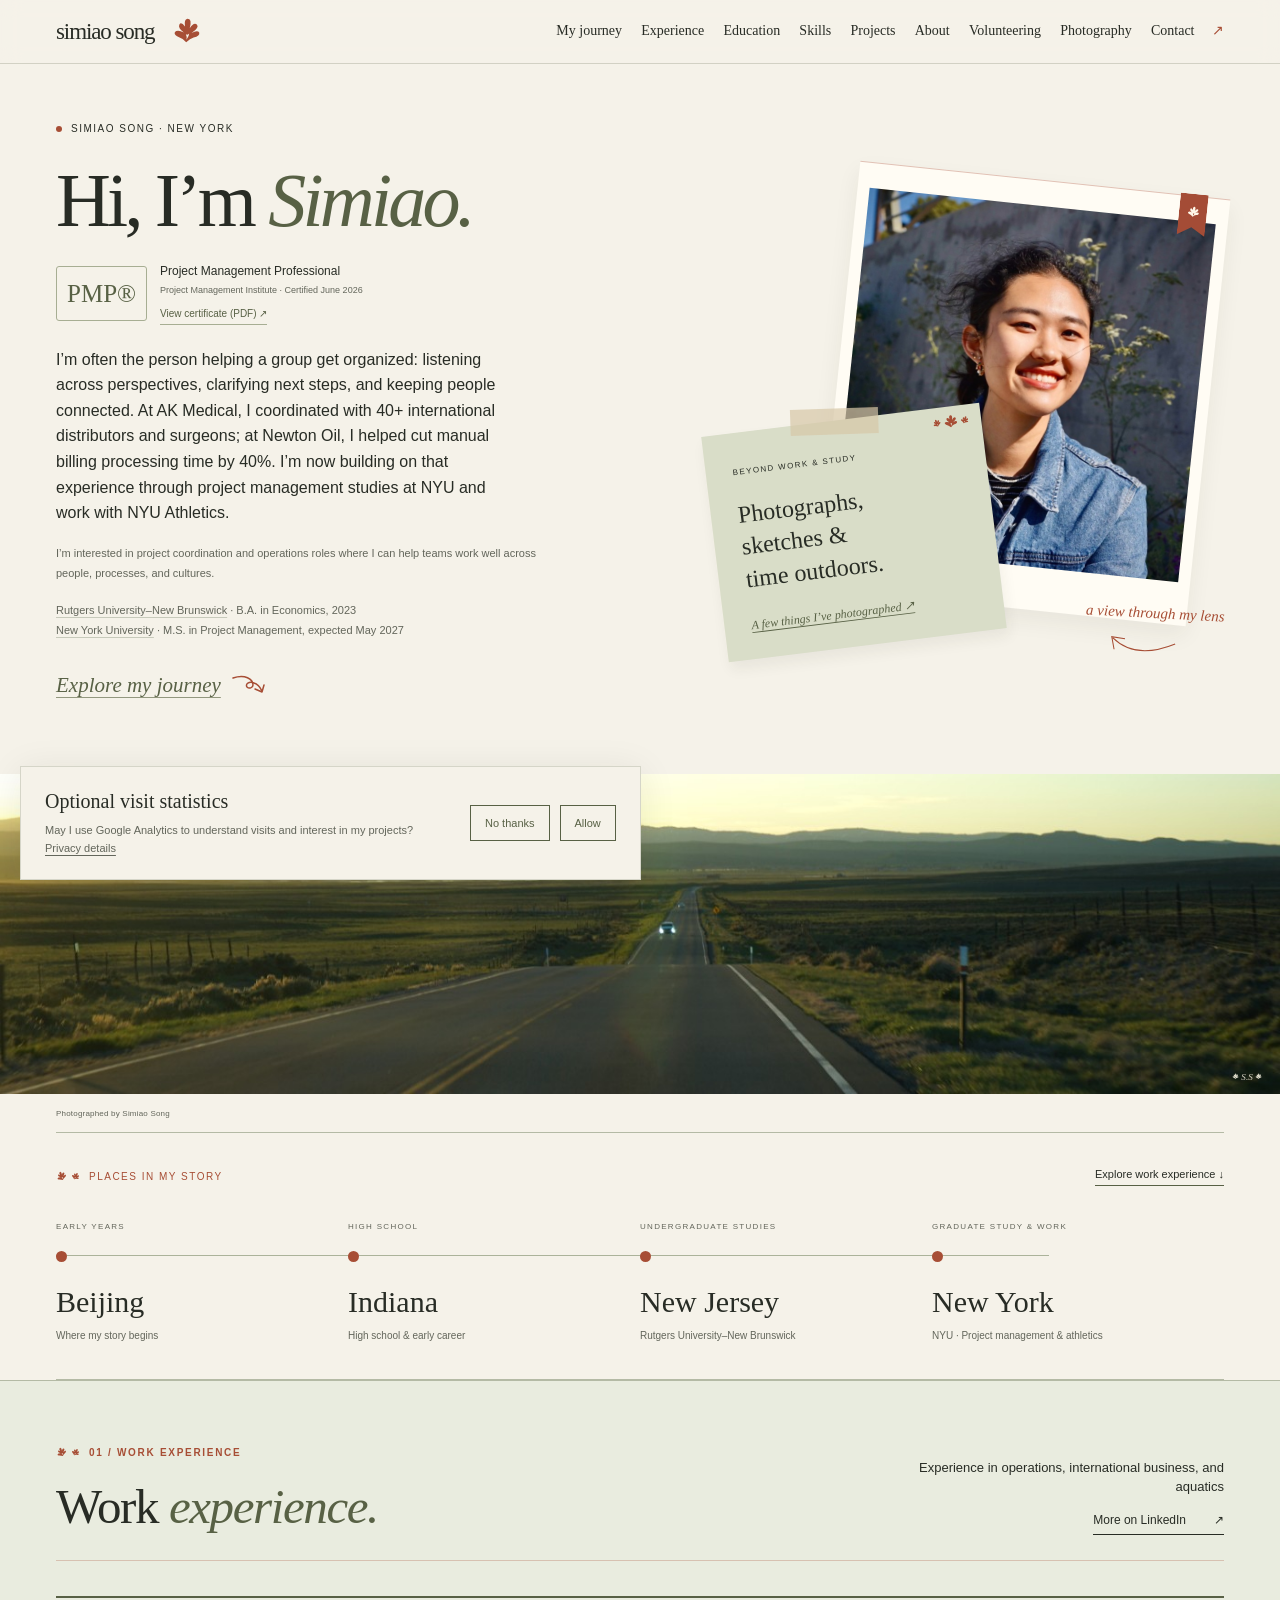
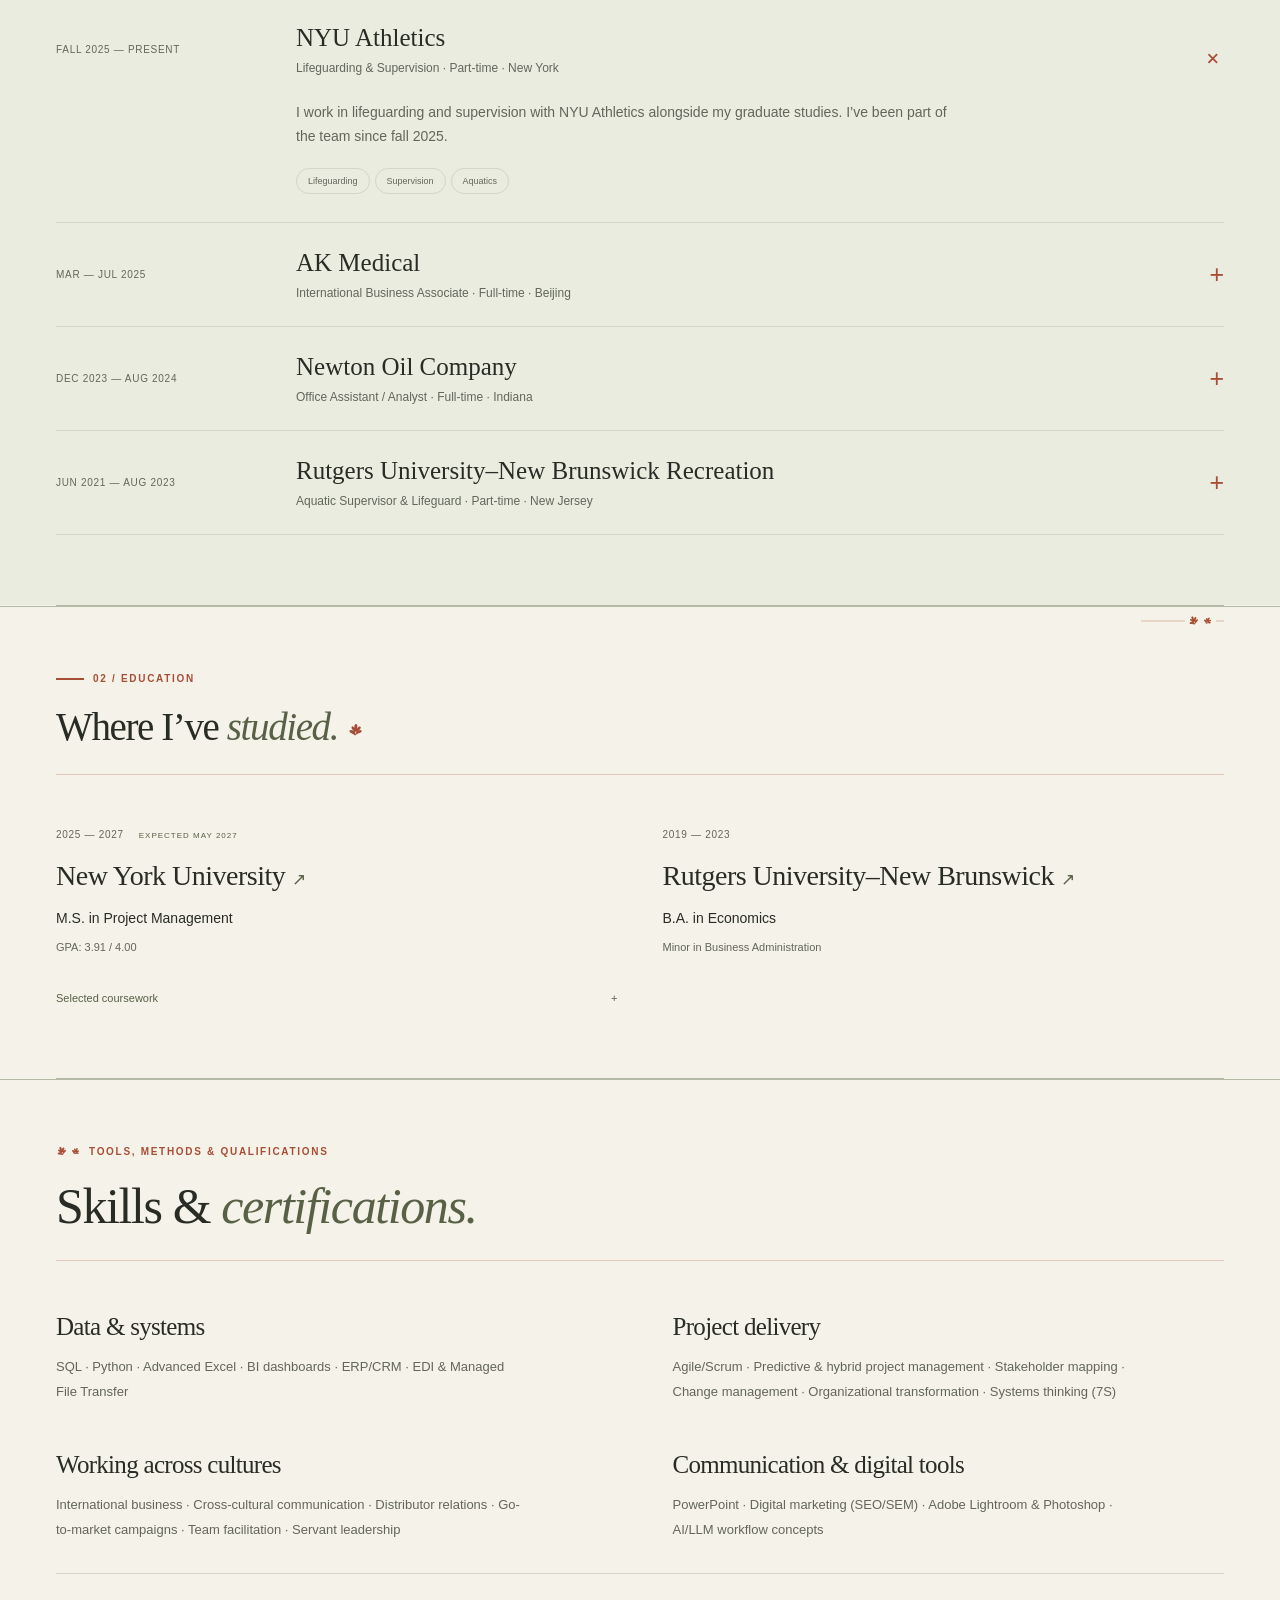
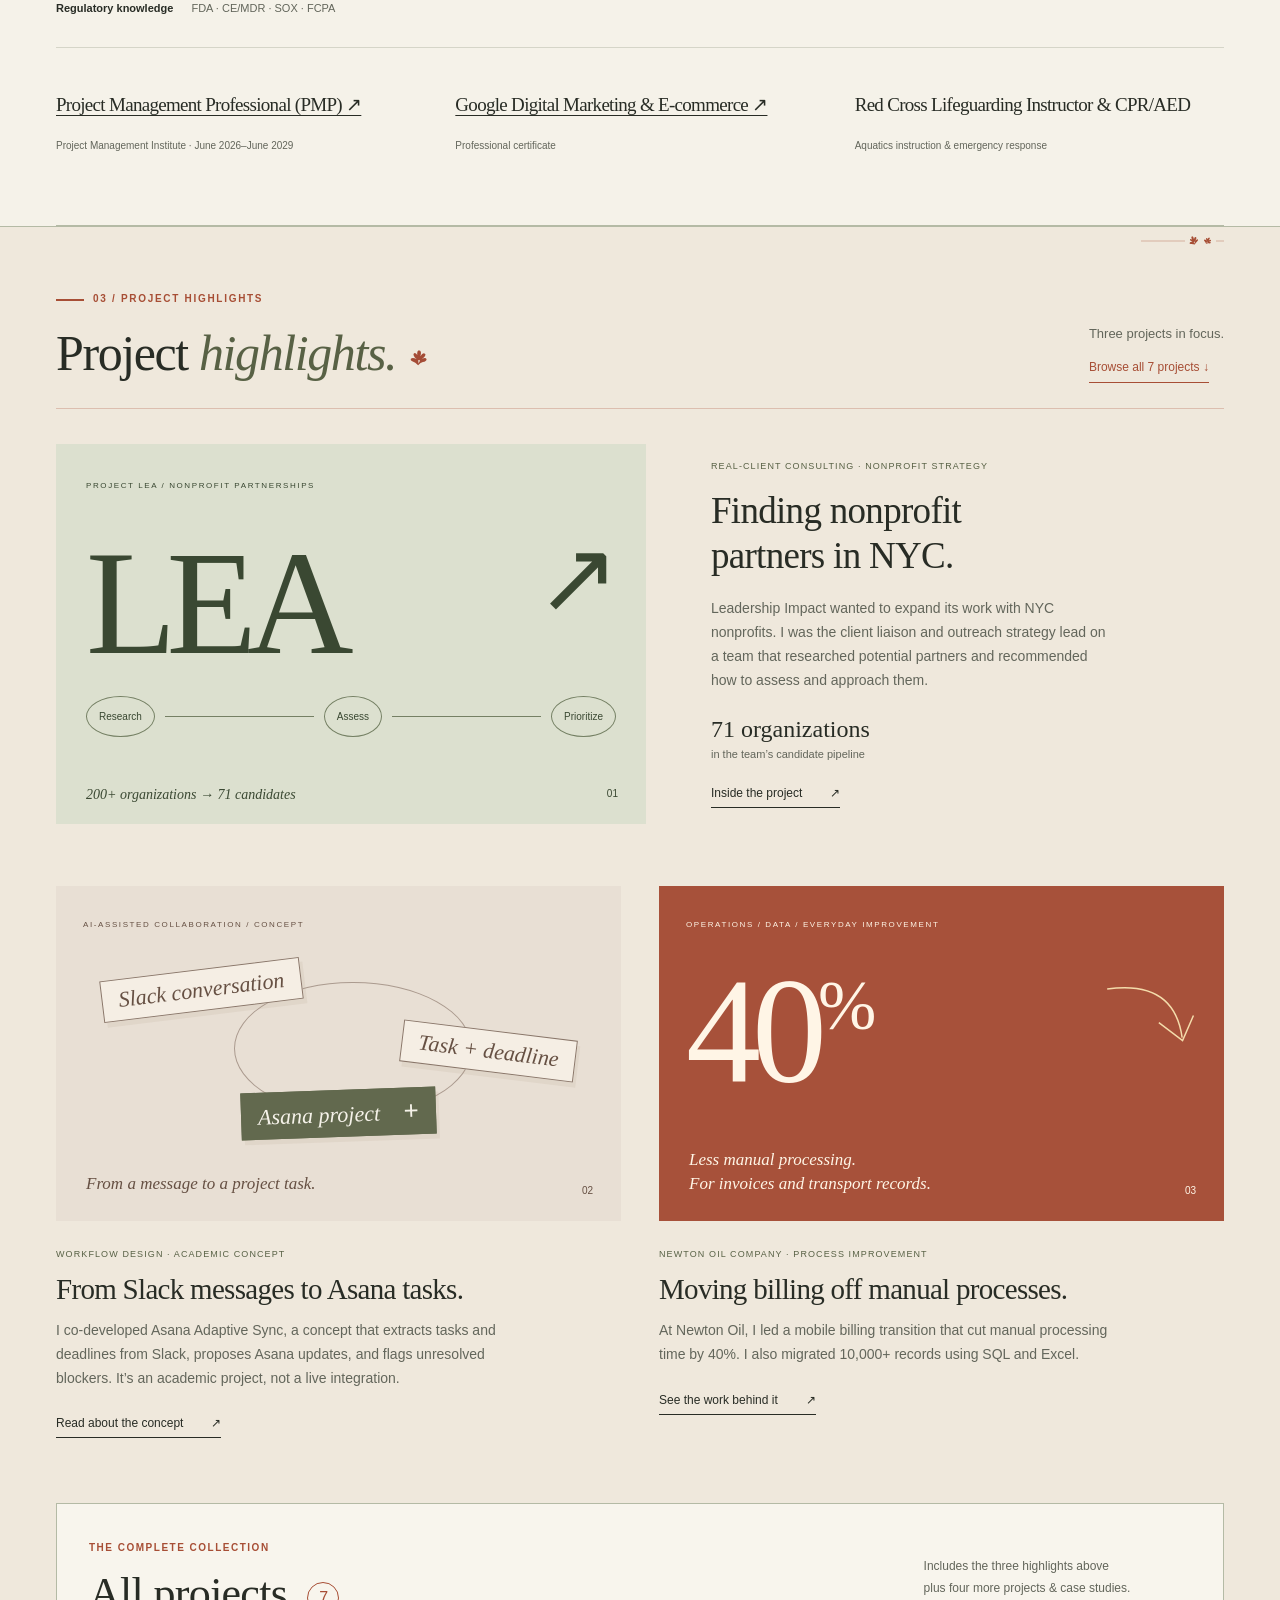
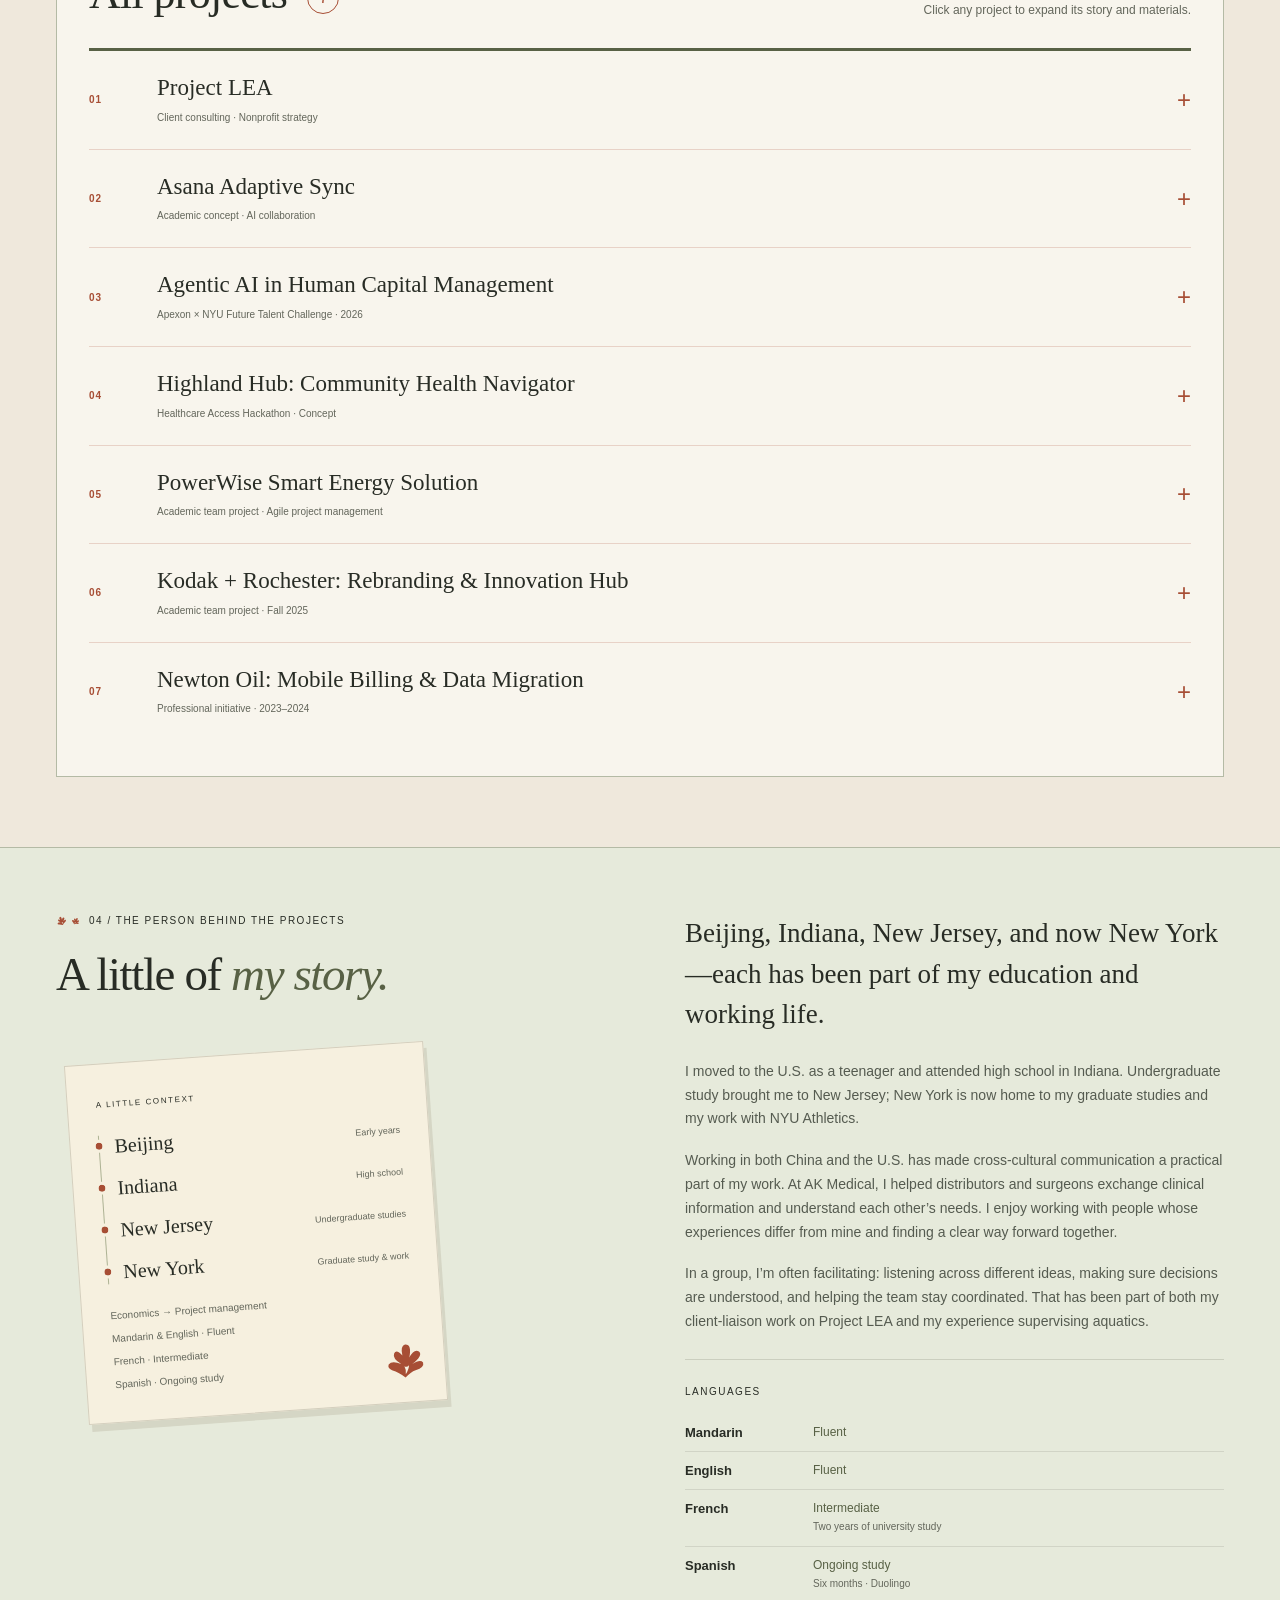
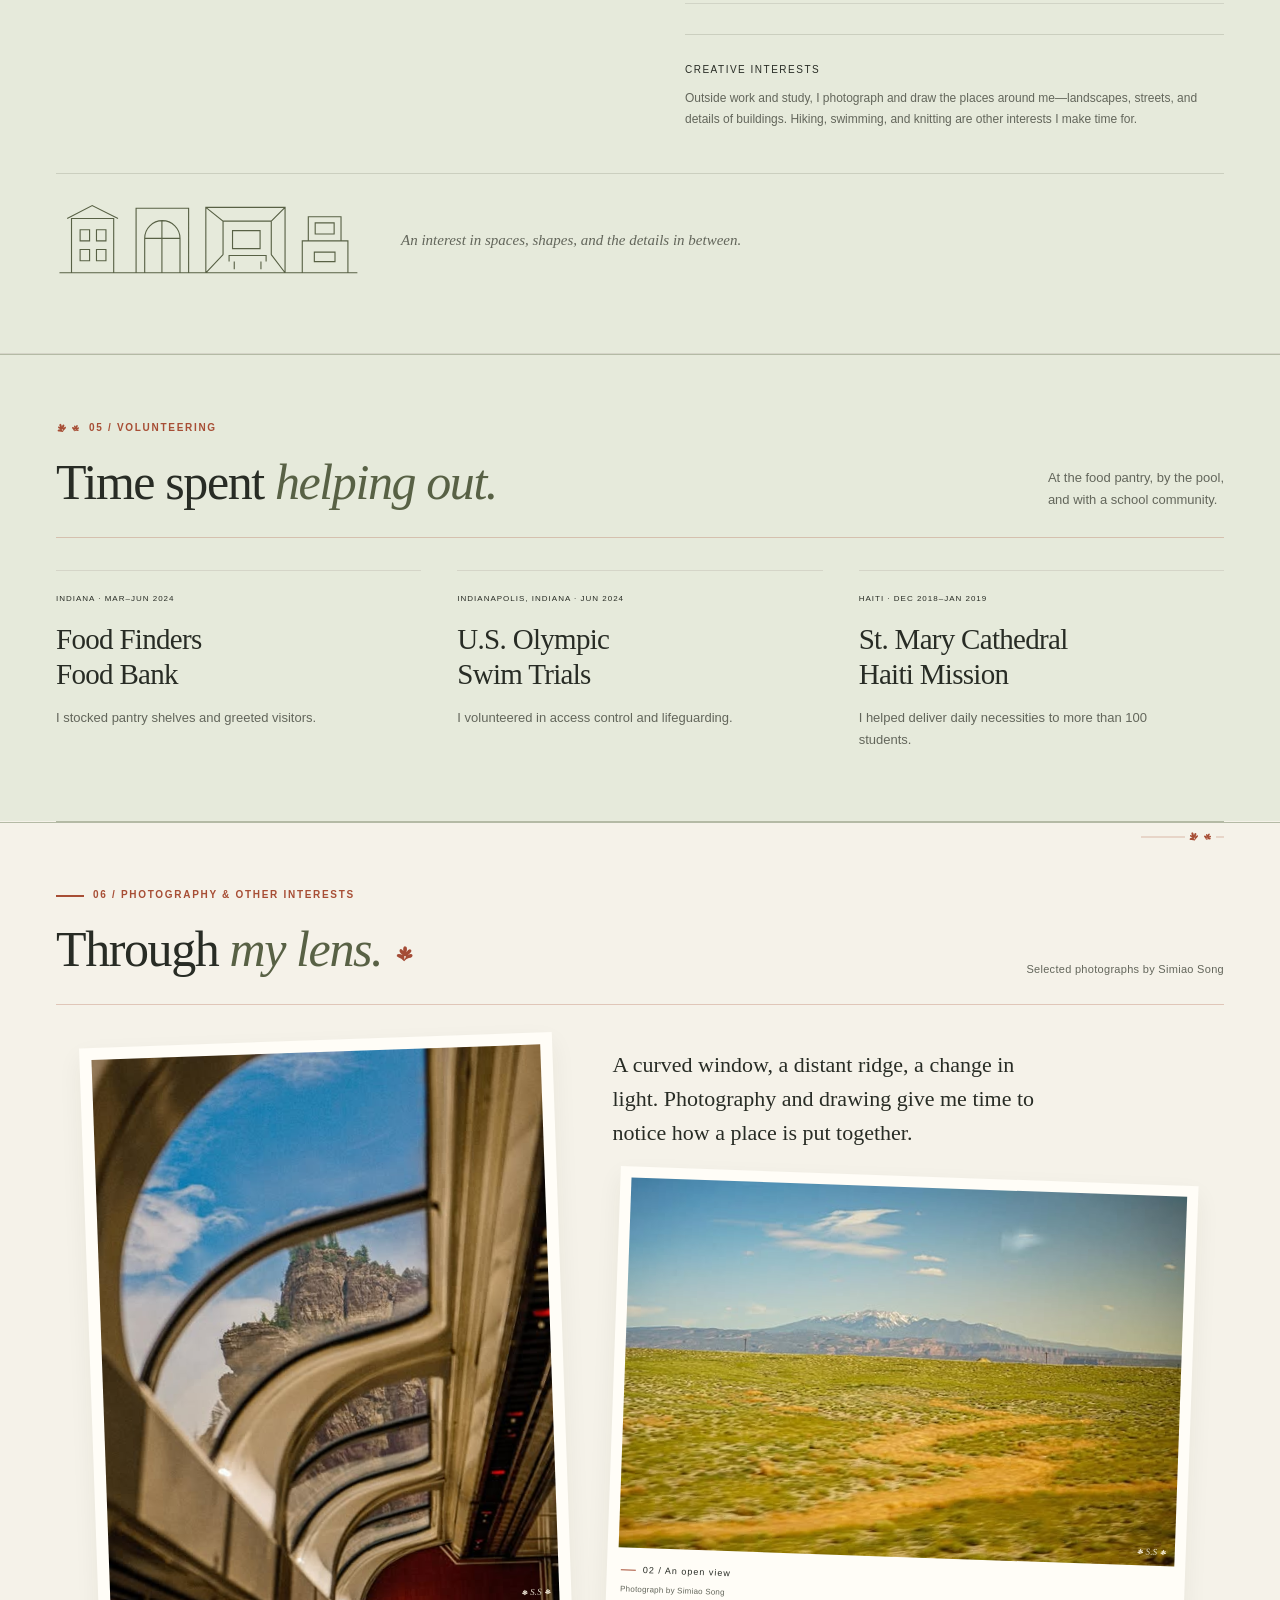
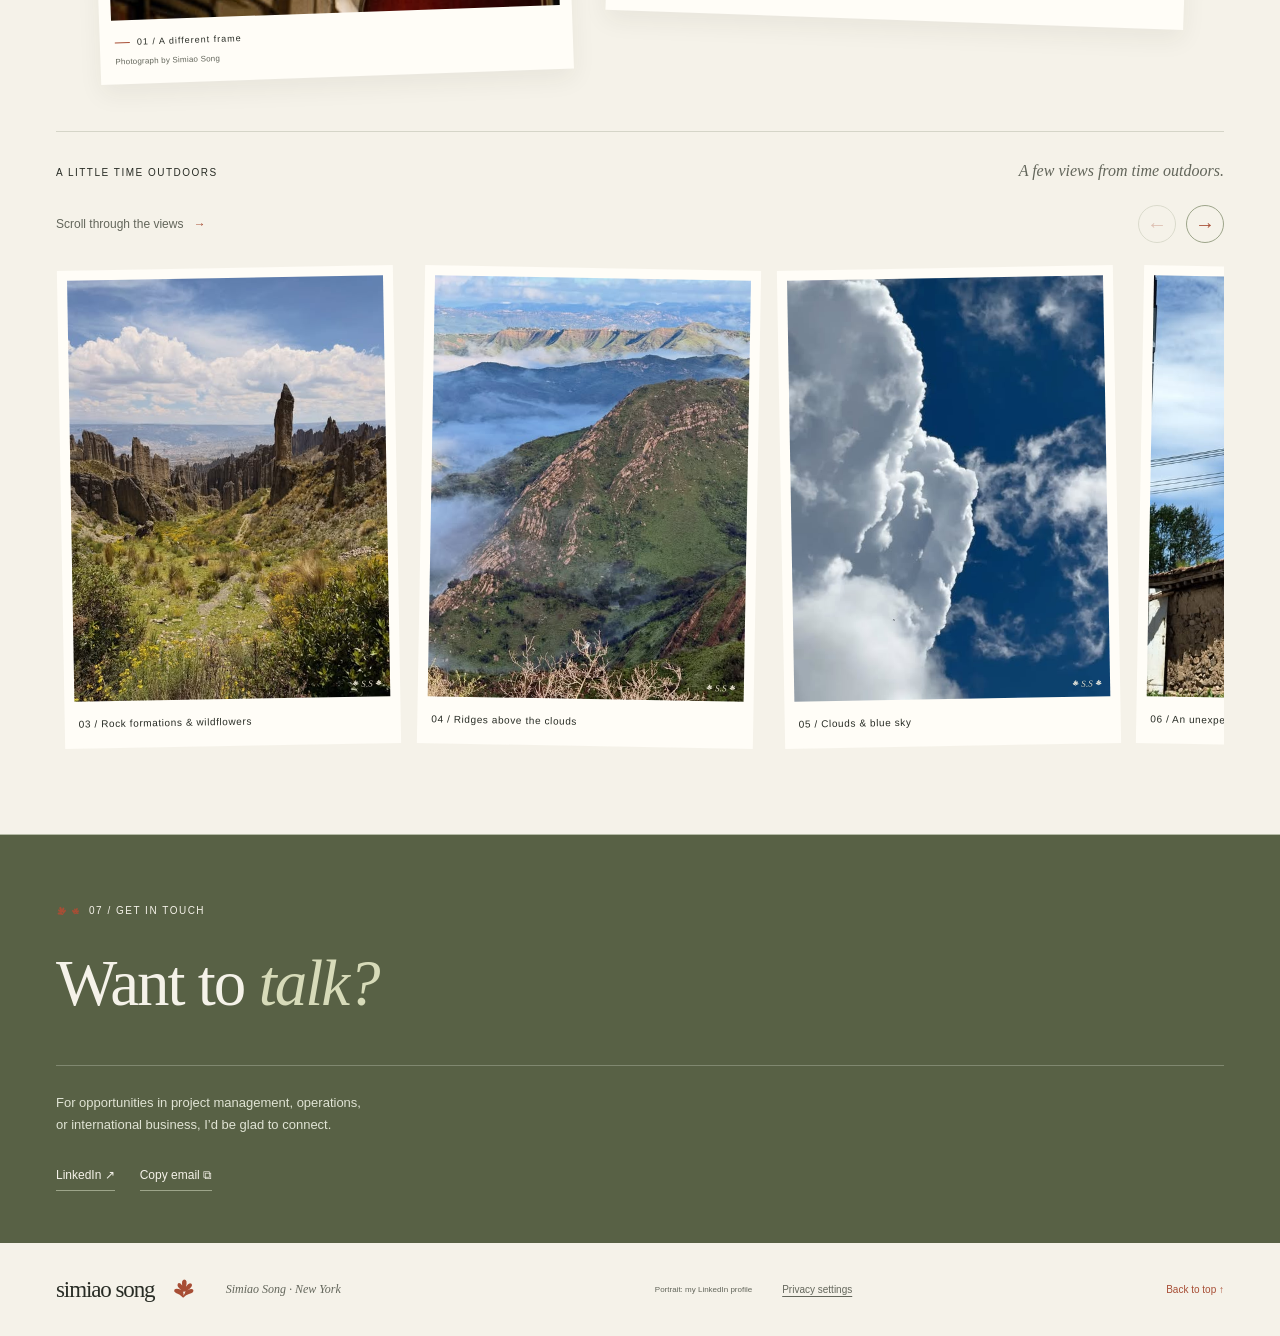
==== index.html @ 1760ab8b "Add a single rule below selected coursework" ====
<!doctype html>
<html lang="en">
<head>
<meta charset="UTF-8"><meta name="viewport" content="width=device-width, initial-scale=1">
<title>Simiao Song, PMP® — Project Management & Operations</title>
<meta name="description" content="Simiao Song: NYU project management master’s student, PMP, and Rutgers University–New Brunswick economics graduate. Cross-cultural communication, international business, billing operations, and nonprofit consulting. Outside work: photography, drawing, hiking, swimming, and knitting.">
<link rel="canonical" href="https://simiao-song.github.io/"><meta property="og:url" content="https://simiao-song.github.io/">
<meta name="theme-color" content="#f5f2e9"><meta property="og:title" content="Simiao Song, PMP® — Project Management & Operations"><meta property="og:description" content="Meet Simiao Song, PMP: NYU project management student, Rutgers University–New Brunswick graduate, and lifeguard and supervisor with NYU Athletics."><meta property="og:type" content="website">
<link rel="icon" href="folded-iris.svg" type="image/svg+xml"><link rel="stylesheet" href="style.css?v=20261120courseworkline">
<script src="script.js?v=20261120iris" defer></script>

<script src="analytics.js?v=20261116" defer></script>
</head>
<body>
<a class="skip" href="#main">Skip to content</a>
<header class="nav wrap"><a class="wordmark" href="#" aria-label="Simiao Song home">simiao song<span class="asterisk" aria-hidden="true"><svg focusable="false" viewBox="0 0 100 100" fill="none" aria-hidden="true" focusable="false"><path fill="currentColor" fill-rule="evenodd" d="M48 85 Q34 71 17 65 Q6 59 10 51 Q18 42 40 52 Q19 37 25 25 Q31 15 44 32 Q40 9 52 6 Q69 6 60 38 Q73 17 84 25 Q94 35 66 54 Q86 43 92 52 Q95 64 73 69 Q61 72 48 85Z M47 58 Q51 66 49 77 Q58 64 58 56 Q53 62 47 58Z"/></svg></span></a><button class="nav-toggle" type="button" aria-expanded="false" aria-controls="section-navigation">Sections <span aria-hidden="true">+</span></button><nav id="section-navigation" aria-label="Main navigation"><a class="journey-nav" href="#journey">My journey</a><a href="#experience">Experience</a><a href="#education">Education</a><a href="#skills">Skills</a><a href="#work">Projects</a><a href="#about">About</a><a href="#volunteering">Volunteering</a><a href="#photography">Photography</a><a class="nav-contact" href="#contact">Contact <span aria-hidden="true">↗</span></a></nav></header>
<main id="main">
<section class="hero wrap" aria-labelledby="intro-title">
<div class="hero-copy"><p class="eyebrow"><span class="dot"></span> SIMIAO SONG · NEW YORK</p><h1 id="intro-title">Hi, I’m <em>Simiao.</em></h1><a class="pmp-credential" href="assets/simiao-song-pmp-certificate.pdf" target="_blank" rel="noopener noreferrer" aria-label="View PMP certificate (PDF, opens in a new tab)"><span class="credential-mark">PMP®</span><span>Project Management Professional<span class="credential-issuer">Project Management Institute · Certified June 2026</span><span class="credential-view">View certificate (PDF) ↗</span></span></a><p class="intro">I’m often the person helping a group get organized: listening across perspectives, clarifying next steps, and keeping people connected. At AK Medical, I coordinated with 40+ international distributors and surgeons; at Newton Oil, I helped cut manual billing processing time by 40%. I’m now building on that experience through project management studies at NYU and work with NYU Athletics.</p><p class="hero-detail role-interest">I’m interested in project coordination and operations roles where I can help teams work well across people, processes, and cultures.</p><p class="hero-detail"><a href="https://newbrunswick.rutgers.edu/" target="_blank" rel="noopener noreferrer">Rutgers University–New Brunswick</a> · B.A. in Economics, 2023 <br><a href="https://www.nyu.edu/" target="_blank" rel="noopener noreferrer">New York University</a> · M.S. in Project Management, expected May 2027</p><a class="journey-invitation" href="#journey">Explore my journey <svg aria-hidden="true" focusable="false" viewBox="0 0 36 22" width="36" height="22"><path d="M2 4c12-4 20 1 20 7 0 3-4 4-6 2-2-3 2-6 7-4 4 1 6 4 8 8m-7-2 7 3 2-7"/></svg></a></div>
<div class="collage" aria-label="A portrait of Simiao Song"><span class="collage-star" aria-hidden="true"><svg focusable="false" viewBox="0 0 100 100" fill="none" aria-hidden="true" focusable="false"><path fill="currentColor" fill-rule="evenodd" d="M48 85 Q34 71 17 65 Q6 59 10 51 Q18 42 40 52 Q19 37 25 25 Q31 15 44 32 Q40 9 52 6 Q69 6 60 38 Q73 17 84 25 Q94 35 66 54 Q86 43 92 52 Q95 64 73 69 Q61 72 48 85Z M47 58 Q51 66 49 77 Q58 64 58 56 Q53 62 47 58Z"/></svg></span><figure class="city-photo"><span class="frame-print" aria-hidden="true"><svg focusable="false" viewBox="0 0 100 100" aria-hidden="true"><path fill="currentColor" fill-rule="evenodd" d="M48 85 Q34 71 17 65 Q6 59 10 51 Q18 42 40 52 Q19 37 25 25 Q31 15 44 32 Q40 9 52 6 Q69 6 60 38 Q73 17 84 25 Q94 35 66 54 Q86 43 92 52 Q95 64 73 69 Q61 72 48 85Z M47 58 Q51 66 49 77 Q58 64 58 56 Q53 62 47 58Z"/></svg></span><span class="signed-photo"><img src="assets/simiao-song.jpg" alt="Simiao Song smiling outdoors, wearing a denim jacket" width="800" height="800" fetchpriority="high"></span><figcaption>SIMIAO SONG / NEW YORK</figcaption></figure><div class="hello-note"><span class="portrait-petals" aria-hidden="true"><svg focusable="false" viewBox="0 0 100 100" aria-hidden="true"><path fill="currentColor" fill-rule="evenodd" d="M48 85 Q34 71 17 65 Q6 59 10 51 Q18 42 40 52 Q19 37 25 25 Q31 15 44 32 Q40 9 52 6 Q69 6 60 38 Q73 17 84 25 Q94 35 66 54 Q86 43 92 52 Q95 64 73 69 Q61 72 48 85Z M47 58 Q51 66 49 77 Q58 64 58 56 Q53 62 47 58Z"/></svg><svg focusable="false" viewBox="0 0 100 100" aria-hidden="true"><path fill="currentColor" fill-rule="evenodd" d="M48 85 Q34 71 17 65 Q6 59 10 51 Q18 42 40 52 Q19 37 25 25 Q31 15 44 32 Q40 9 52 6 Q69 6 60 38 Q73 17 84 25 Q94 35 66 54 Q86 43 92 52 Q95 64 73 69 Q61 72 48 85Z M47 58 Q51 66 49 77 Q58 64 58 56 Q53 62 47 58Z"/></svg><svg focusable="false" viewBox="0 0 100 100" aria-hidden="true"><path fill="currentColor" fill-rule="evenodd" d="M48 85 Q34 71 17 65 Q6 59 10 51 Q18 42 40 52 Q19 37 25 25 Q31 15 44 32 Q40 9 52 6 Q69 6 60 38 Q73 17 84 25 Q94 35 66 54 Q86 43 92 52 Q95 64 73 69 Q61 72 48 85Z M47 58 Q51 66 49 77 Q58 64 58 56 Q53 62 47 58Z"/></svg></span><span class="note-small">BEYOND WORK &amp; STUDY</span><p>Photographs,<br>sketches &amp;<br>time outdoors.</p><a class="note-signature" href="#photography">A few things I’ve photographed ↗</a></div><span class="pencil-note">a view through my lens <svg viewBox="0 0 100 50" aria-hidden="true"><path d="M3 5 Q60 0 80 37 M65 31 L81 39 L83 22"/></svg></span></div>
</section>
<figure class="cover-landscape"><span class="signed-photo"><img src="assets/linkedin-cover.jpg" alt="An open road stretching toward distant hills in the warm evening light" width="1400" height="350" loading="eager"><span class="image-signature"><span class="signature-credit">Photograph by Simiao Song </span><svg focusable="false" aria-hidden="true" viewBox="0 0 100 100"><path fill="currentColor" fill-rule="evenodd" d="M48 85 Q34 71 17 65 Q6 59 10 51 Q18 42 40 52 Q19 37 25 25 Q31 15 44 32 Q40 9 52 6 Q69 6 60 38 Q73 17 84 25 Q94 35 66 54 Q86 43 92 52 Q95 64 73 69 Q61 72 48 85Z M47 58 Q51 66 49 77 Q58 64 58 56 Q53 62 47 58Z"/></svg><span aria-hidden="true">S.S</span><svg focusable="false" aria-hidden="true" viewBox="0 0 100 100"><path fill="currentColor" fill-rule="evenodd" d="M48 85 Q34 71 17 65 Q6 59 10 51 Q18 42 40 52 Q19 37 25 25 Q31 15 44 32 Q40 9 52 6 Q69 6 60 38 Q73 17 84 25 Q94 35 66 54 Q86 43 92 52 Q95 64 73 69 Q61 72 48 85Z M47 58 Q51 66 49 77 Q58 64 58 56 Q53 62 47 58Z"/></svg></span></span><figcaption>Photographed by Simiao Song</figcaption></figure>
<section class="places-timeline wrap" id="journey" aria-labelledby="places-title"><div class="places-heading"><p class="eyebrow petal-label" id="places-title"><span class="iris-seam" aria-hidden="true"><svg focusable="false" viewBox="0 0 100 100" fill="none" aria-hidden="true" focusable="false"><path fill="currentColor" fill-rule="evenodd" d="M48 85 Q34 71 17 65 Q6 59 10 51 Q18 42 40 52 Q19 37 25 25 Q31 15 44 32 Q40 9 52 6 Q69 6 60 38 Q73 17 84 25 Q94 35 66 54 Q86 43 92 52 Q95 64 73 69 Q61 72 48 85Z M47 58 Q51 66 49 77 Q58 64 58 56 Q53 62 47 58Z"/></svg><svg focusable="false" viewBox="0 0 100 100" fill="none" aria-hidden="true" focusable="false"><path fill="currentColor" fill-rule="evenodd" d="M48 85 Q34 71 17 65 Q6 59 10 51 Q18 42 40 52 Q19 37 25 25 Q31 15 44 32 Q40 9 52 6 Q69 6 60 38 Q73 17 84 25 Q94 35 66 54 Q86 43 92 52 Q95 64 73 69 Q61 72 48 85Z M47 58 Q51 66 49 77 Q58 64 58 56 Q53 62 47 58Z"/></svg></span>PLACES IN MY STORY</p><a href="#experience">Explore work experience ↓</a></div><ol class="place-stops"><li><span class="stop-era">EARLY YEARS</span><span class="stop-node" aria-hidden="true"></span><h2>Beijing</h2><p>Where my story begins</p></li><li><span class="stop-era">HIGH SCHOOL</span><span class="stop-node" aria-hidden="true"></span><h2>Indiana</h2><p>High school &amp; early career</p></li><li><span class="stop-era">UNDERGRADUATE STUDIES</span><span class="stop-node" aria-hidden="true"></span><h2>New Jersey</h2><p>Rutgers University–New Brunswick</p></li><li><span class="stop-era">GRADUATE STUDY &amp; WORK</span><span class="stop-node" aria-hidden="true"></span><h2>New York</h2><p>NYU · Project management &amp; athletics</p></li></ol></section>
<section class="section wrap journey-section" id="experience" aria-labelledby="experience-title"><div class="section-heading"><div><p class="eyebrow petal-label"><span class="iris-seam" aria-hidden="true"><svg focusable="false" viewBox="0 0 100 100" fill="none" aria-hidden="true" focusable="false"><path fill="currentColor" fill-rule="evenodd" d="M48 85 Q34 71 17 65 Q6 59 10 51 Q18 42 40 52 Q19 37 25 25 Q31 15 44 32 Q40 9 52 6 Q69 6 60 38 Q73 17 84 25 Q94 35 66 54 Q86 43 92 52 Q95 64 73 69 Q61 72 48 85Z M47 58 Q51 66 49 77 Q58 64 58 56 Q53 62 47 58Z"/></svg><svg focusable="false" viewBox="0 0 100 100" fill="none" aria-hidden="true" focusable="false"><path fill="currentColor" fill-rule="evenodd" d="M48 85 Q34 71 17 65 Q6 59 10 51 Q18 42 40 52 Q19 37 25 25 Q31 15 44 32 Q40 9 52 6 Q69 6 60 38 Q73 17 84 25 Q94 35 66 54 Q86 43 92 52 Q95 64 73 69 Q61 72 48 85Z M47 58 Q51 66 49 77 Q58 64 58 56 Q53 62 47 58Z"/></svg></span>01 / WORK EXPERIENCE</p><h2 id="experience-title">Work <em>experience.</em></h2></div><div class="experience-heading-meta"><p><strong>Experience in operations, international business, and aquatics</strong></p><a class="text-link" href="https://www.linkedin.com/in/songsimiao/" target="_blank" rel="noopener noreferrer">More on LinkedIn <span aria-hidden="true">↗</span></a></div></div><div class="timeline">
<details open><summary><span class="time">FALL 2025 — PRESENT</span><span class="role"><strong>NYU Athletics</strong><span>Lifeguarding &amp; Supervision · Part-time · New York</span></span><span class="plus" aria-hidden="true">+</span></summary><div class="timeline-content"><p>I work in lifeguarding and supervision with NYU Athletics alongside my graduate studies. I’ve been part of the team since fall 2025.</p><span class="tag">Lifeguarding</span><span class="tag">Supervision</span><span class="tag">Aquatics</span></div></details>

<details><summary><span class="time">MAR — JUL 2025</span><span class="role"><strong>AK Medical</strong><span>International Business Associate · Full-time · Beijing</span></span><span class="plus" aria-hidden="true">+</span></summary><div class="timeline-content"><p>Coordinated go-to-market campaigns for 3D-printed orthopedic solutions at international conferences, including AAOS. Data-informed product positioning contributed to 25% lead growth.</p><p>As the primary liaison for 40+ international distributors and surgeons, I supported clinical knowledge exchange across languages and cultures, helping reduce misinterpretation issues by 90%. I also prepared FDA, CE, and MDR documentation for global market entry.</p><span class="tag">International business</span><span class="tag">25% lead growth</span><span class="tag">Cross-cultural communication</span></div></details>
<details><summary><span class="time">DEC 2023 — AUG 2024</span><span class="role"><strong>Newton Oil Company</strong><span>Office Assistant / Analyst · Full-time · Indiana</span></span><span class="plus" aria-hidden="true">+</span></summary><div class="timeline-content"><p>Led a mobile billing transition that reduced manual processing time by 40%, and migrated 10,000+ records using SQL and Excel, improving data accuracy by 15%.</p><p>I worked with vendors on EDI and Managed File Transfer, reducing reporting lag from days to hours, and reconciled $1M+ in monthly accounts while maintaining tax and regulatory records.</p><span class="tag">Process improvement</span><span class="tag">SQL & Excel</span><span class="tag">Data migration</span></div></details>
<details><summary><span class="time">JUN 2021 — AUG 2023</span><span class="role"><strong>Rutgers University–New Brunswick Recreation</strong><span>Aquatic Supervisor &amp; Lifeguard · Part-time · New Jersey</span></span><span class="plus" aria-hidden="true">+</span></summary><div class="timeline-content"><p>Developed recruitment and emergency-preparedness training for 120+ lifeguards, and instructed and certified 200+ people in Red Cross CPR, first aid, and lifeguarding skills.</p><p>I introduced a three-step communication framework for the supervisory team to resolve scheduling conflicts and coordinate decisions. The role also involved competitions with up to 500 attendees and more than 1,500 annual activity hours.</p><p>Received the 2023 Instructional Excellence Leadership Award for Exemplary Mentorship.</p><span class="tag">Team leadership</span><span class="tag">Training & mentorship</span><span class="tag">Safety operations</span></div></details></div></section>
<section class="section wrap education-section" id="education" aria-labelledby="education-title"><span class="iris-seam margin-pair" aria-hidden="true"><svg focusable="false" viewBox="0 0 100 100" fill="none" aria-hidden="true" focusable="false"><path fill="currentColor" fill-rule="evenodd" d="M48 85 Q34 71 17 65 Q6 59 10 51 Q18 42 40 52 Q19 37 25 25 Q31 15 44 32 Q40 9 52 6 Q69 6 60 38 Q73 17 84 25 Q94 35 66 54 Q86 43 92 52 Q95 64 73 69 Q61 72 48 85Z M47 58 Q51 66 49 77 Q58 64 58 56 Q53 62 47 58Z"/></svg><svg focusable="false" viewBox="0 0 100 100" fill="none" aria-hidden="true" focusable="false"><path fill="currentColor" fill-rule="evenodd" d="M48 85 Q34 71 17 65 Q6 59 10 51 Q18 42 40 52 Q19 37 25 25 Q31 15 44 32 Q40 9 52 6 Q69 6 60 38 Q73 17 84 25 Q94 35 66 54 Q86 43 92 52 Q95 64 73 69 Q61 72 48 85Z M47 58 Q51 66 49 77 Q58 64 58 56 Q53 62 47 58Z"/></svg></span><div class="section-heading"><div><p class="eyebrow">02 / EDUCATION</p><h2 id="education-title">Where I’ve <em>studied.</em><span class="section-bloom" aria-hidden="true"><svg focusable="false" viewBox="0 0 100 100" aria-hidden="true"><path fill="currentColor" fill-rule="evenodd" d="M48 85 Q34 71 17 65 Q6 59 10 51 Q18 42 40 52 Q19 37 25 25 Q31 15 44 32 Q40 9 52 6 Q69 6 60 38 Q73 17 84 25 Q94 35 66 54 Q86 43 92 52 Q95 64 73 69 Q61 72 48 85Z M47 58 Q51 66 49 77 Q58 64 58 56 Q53 62 47 58Z"/></svg></span></h2></div></div><div class="education-grid"><article><p class="education-dates">2025 — 2027 <span>EXPECTED MAY 2027</span></p><h3><a href="https://www.nyu.edu/" target="_blank" rel="noopener noreferrer">New York University <span aria-hidden="true">↗</span></a></h3><p class="education-degree">M.S. in Project Management</p><p class="education-detail">GPA: 3.91 / 4.00</p><details class="coursework"><summary>Selected coursework <span aria-hidden="true">+</span></summary><p><strong>Completed</strong><br>Agile Project Management · Principles of Project Management · Leading Global Organizations · Management of Information Systems · Consulting for Organizational Transformation (Special Topics) · Intercultural Business Communication</p><p><strong>In progress · Fall 2026</strong><br>Project Risk Analysis and Quality Assurance · Project Management Operations · SPS Real World: Ticketmaster</p></details></article><article><p class="education-dates">2019 — 2023</p><h3><a href="https://newbrunswick.rutgers.edu/" target="_blank" rel="noopener noreferrer">Rutgers University–New Brunswick <span aria-hidden="true">↗</span></a></h3><p class="education-degree">B.A. in Economics</p><p class="education-detail">Minor in Business Administration</p></article></div></section>
<section class="skills-section wrap" id="skills" aria-labelledby="skills-title"><div class="section-heading"><div><p class="eyebrow petal-label"><span class="iris-seam" aria-hidden="true"><svg focusable="false" viewBox="0 0 100 100" fill="none" aria-hidden="true" focusable="false"><path fill="currentColor" fill-rule="evenodd" d="M48 85 Q34 71 17 65 Q6 59 10 51 Q18 42 40 52 Q19 37 25 25 Q31 15 44 32 Q40 9 52 6 Q69 6 60 38 Q73 17 84 25 Q94 35 66 54 Q86 43 92 52 Q95 64 73 69 Q61 72 48 85Z M47 58 Q51 66 49 77 Q58 64 58 56 Q53 62 47 58Z"/></svg><svg focusable="false" viewBox="0 0 100 100" fill="none" aria-hidden="true" focusable="false"><path fill="currentColor" fill-rule="evenodd" d="M48 85 Q34 71 17 65 Q6 59 10 51 Q18 42 40 52 Q19 37 25 25 Q31 15 44 32 Q40 9 52 6 Q69 6 60 38 Q73 17 84 25 Q94 35 66 54 Q86 43 92 52 Q95 64 73 69 Q61 72 48 85Z M47 58 Q51 66 49 77 Q58 64 58 56 Q53 62 47 58Z"/></svg></span>TOOLS, METHODS &amp; QUALIFICATIONS</p><h2 id="skills-title">Skills &amp; <em>certifications.</em></h2></div></div><div class="skills-grid"><article><h3>Data &amp; systems</h3><p>SQL · Python · Advanced Excel · BI dashboards · ERP/CRM · EDI &amp; Managed File Transfer</p></article><article><h3>Project delivery</h3><p>Agile/Scrum · Predictive &amp; hybrid project management · Stakeholder mapping · Change management · Organizational transformation · Systems thinking (7S)</p></article><article><h3>Working across cultures</h3><p>International business · Cross-cultural communication · Distributor relations · Go-to-market campaigns · Team facilitation · Servant leadership</p></article><article><h3>Communication &amp; digital tools</h3><p>PowerPoint · Digital marketing (SEO/SEM) · Adobe Lightroom &amp; Photoshop · AI/LLM workflow concepts</p></article></div><p class="compliance-note"><strong>Regulatory knowledge</strong> FDA · CE/MDR · SOX · FCPA</p><div class="qualification-list"><article><h3><a href="assets/simiao-song-pmp-certificate.pdf" target="_blank" rel="noopener noreferrer">Project Management Professional (PMP) ↗</a></h3><p>Project Management Institute · June 2026–June 2029</p></article><article><h3><a href="https://www.coursera.org/account/accomplishments/specialization/FQ87UXM9JGHN" target="_blank" rel="noopener noreferrer">Google Digital Marketing &amp; E-commerce ↗</a></h3><p>Professional certificate</p></article><article><h3>Red Cross Lifeguarding Instructor &amp; CPR/AED</h3><p>Aquatics instruction &amp; emergency response</p></article></div></section>
<section class="work wrap section" id="work" aria-labelledby="work-title"><span class="iris-seam margin-pair" aria-hidden="true"><svg focusable="false" viewBox="0 0 100 100" fill="none" aria-hidden="true" focusable="false"><path fill="currentColor" fill-rule="evenodd" d="M48 85 Q34 71 17 65 Q6 59 10 51 Q18 42 40 52 Q19 37 25 25 Q31 15 44 32 Q40 9 52 6 Q69 6 60 38 Q73 17 84 25 Q94 35 66 54 Q86 43 92 52 Q95 64 73 69 Q61 72 48 85Z M47 58 Q51 66 49 77 Q58 64 58 56 Q53 62 47 58Z"/></svg><svg focusable="false" viewBox="0 0 100 100" fill="none" aria-hidden="true" focusable="false"><path fill="currentColor" fill-rule="evenodd" d="M48 85 Q34 71 17 65 Q6 59 10 51 Q18 42 40 52 Q19 37 25 25 Q31 15 44 32 Q40 9 52 6 Q69 6 60 38 Q73 17 84 25 Q94 35 66 54 Q86 43 92 52 Q95 64 73 69 Q61 72 48 85Z M47 58 Q51 66 49 77 Q58 64 58 56 Q53 62 47 58Z"/></svg></span><div class="section-heading"><div><p class="eyebrow">03 / PROJECT HIGHLIGHTS</p><h2 id="work-title">Project <em>highlights.</em><span class="section-bloom" aria-hidden="true"><svg focusable="false" viewBox="0 0 100 100" aria-hidden="true"><path fill="currentColor" fill-rule="evenodd" d="M48 85 Q34 71 17 65 Q6 59 10 51 Q18 42 40 52 Q19 37 25 25 Q31 15 44 32 Q40 9 52 6 Q69 6 60 38 Q73 17 84 25 Q94 35 66 54 Q86 43 92 52 Q95 64 73 69 Q61 72 48 85Z M47 58 Q51 66 49 77 Q58 64 58 56 Q53 62 47 58Z"/></svg></span></h2></div><p>Three projects in focus.<br><a class="all-projects-jump" href="#project-library">Browse all 7 projects ↓</a></p></div>
<article class="project project-lea"><a class="project-art lea-art" href="#project-lea" data-project="lea" aria-label="Read Project LEA project story"><span class="art-kicker">PROJECT LEA / NONPROFIT PARTNERSHIPS</span><div class="lea-word">LEA<span>↗</span></div><div class="network" aria-hidden="true"><span>Research</span><i></i><span>Assess</span><i></i><span>Prioritize</span></div><span class="art-bottom">200+ organizations → 71 candidates</span><span class="art-index">01</span></a><div class="project-copy"><p class="eyebrow">REAL-CLIENT CONSULTING · NONPROFIT STRATEGY</p><h3>Finding nonprofit <br>partners in NYC.</h3><p>Leadership Impact wanted to expand its work with NYC nonprofits. I was the client liaison and outreach strategy lead on a team that researched potential partners and recommended how to assess and approach them.</p><div class="project-result"><strong>71 organizations</strong><span>in the team’s candidate pipeline</span></div><a class="text-link" href="#project-lea" data-project="lea">Inside the project <span aria-hidden="true">↗</span></a></div></article>
<div class="project-grid"><article class="small-project"><a class="project-art sync-art" href="#project-sync" data-project="sync" aria-label="Read Asana Adaptive Sync concept"><span class="art-kicker">AI-ASSISTED COLLABORATION / CONCEPT</span><div class="sync-diagram" aria-hidden="true"><span class="sync-tab t1">Slack conversation</span><span class="sync-tab t2">Task + deadline</span><span class="sync-line"></span><span class="sync-tab t3">Asana project <b aria-hidden="true">+</b></span></div><span class="art-bottom">From a message to a project task.</span><span class="art-index">02</span></a><p class="eyebrow">WORKFLOW DESIGN · ACADEMIC CONCEPT</p><h3>From Slack messages to Asana tasks.</h3><p>I co-developed Asana Adaptive Sync, a concept that extracts tasks and deadlines from Slack, proposes Asana updates, and flags unresolved blockers. It’s an academic project, not a live integration.</p><a class="text-link" href="#project-sync" data-project="sync">Read about the concept <span aria-hidden="true">↗</span></a></article>
<article class="small-project"><a class="project-art operations-art" href="#project-operations" data-project="operations" aria-label="Read Newton Oil operations story"><span class="art-kicker">OPERATIONS / DATA / EVERYDAY IMPROVEMENT</span><div class="operations-number">40<span>%</span><svg viewBox="0 0 120 110" aria-hidden="true"><path d="M10 10 Q100 10 100 88 M72 64 L100 92 L119 61"/></svg></div><span class="art-bottom">Less manual processing. <br>For invoices and transport records.</span><span class="art-index">03</span></a><p class="eyebrow">NEWTON OIL COMPANY · PROCESS IMPROVEMENT</p><h3>Moving billing off manual processes.</h3><p>At Newton Oil, I led a mobile billing transition that cut manual processing time by 40%. I also migrated 10,000+ records using SQL and Excel.</p><a class="text-link" href="#project-operations" data-project="operations">See the work behind it <span aria-hidden="true">↗</span></a></article></div>
<div class="project-library" id="project-library"><div class="library-heading"><div><p class="eyebrow">THE COMPLETE COLLECTION</p><h3>All projects <span class="project-count">7</span></h3></div><p>Includes the three highlights above<br>plus four more projects &amp; case studies.<br>Click any project to expand its story and materials.</p></div><div class="catalog-list"><details class="catalog-item" id="catalog-lea"><summary><span class="catalog-number">01</span><span class="catalog-title"><strong>Project LEA</strong><span>Client consulting · Nonprofit strategy</span></span><span class="catalog-plus" aria-hidden="true">+</span></summary><div class="catalog-content"><p class="catalog-role">Client liaison &amp; outreach strategy lead</p><p class="catalog-intro">Our consulting team researched potential NYC nonprofit partners for Leadership Impact and recommended how to assess and approach them.</p><div class="catalog-facts"><div><h4>My contribution</h4><p>Client communication and outreach strategy, alongside the team’s research and recommendations.</p></div><div><h4>Team deliverables</h4><p>A 71-organization candidate pipeline, stakeholder assessment framework, and phased implementation recommendations.</p></div><div><h4>Context</h4><p>Real-client consulting engagement. Candidate organizations are prospects, not confirmed partnerships.</p></div></div><div class="catalog-tags"><span class="tag">Stakeholder research</span><span class="tag">Client communication</span><span class="tag">Outreach strategy</span></div><div class="project-documents"><p class="eyebrow">PROJECT MATERIALS</p><a href="assets/project-lea-presentation.pdf" target="_blank" rel="noopener noreferrer"><span>View team presentation ↗</span><small>22 slides · PDF</small></a></div></div></details><details class="catalog-item" id="catalog-asana"><summary><span class="catalog-number">02</span><span class="catalog-title"><strong>Asana Adaptive Sync</strong><span>Academic concept · AI collaboration</span></span><span class="catalog-plus" aria-hidden="true">+</span></summary><div class="catalog-content"><p class="catalog-role">Team concept development</p><p class="catalog-intro">A proposed AI layer that captures tasks, owners, deadlines, and blockers from Slack conversations and turns them into structured Asana updates.</p><div class="catalog-facts"><div><h4>Proposed workflow</h4><p>Three capabilities: project initialization, real-time task updates, and risk alerts based on repeated delays or unresolved blockers.</p></div><div><h4>Project materials</h4><p>Concept presentation and demonstration script describing how teams review and confirm suggested updates.</p></div><div><h4>Context</h4><p>Academic concept; not an official Asana feature or a deployed integration.</p></div></div><div class="catalog-tags"><span class="tag">Workflow analysis</span><span class="tag">AI product concepts</span><span class="tag">Team collaboration</span></div><div class="project-documents"><p class="eyebrow">PROJECT MATERIALS</p><a href="assets/asana-adaptive-sync-presentation.pdf" target="_blank" rel="noopener noreferrer"><span>View Asana presentation ↗</span><small>13 slides · PDF</small></a></div></div></details><details class="catalog-item" id="catalog-apexon"><summary><span class="catalog-number">03</span><span class="catalog-title"><strong>Agentic AI in Human Capital Management</strong><span>Apexon × NYU Future Talent Challenge · 2026</span></span><span class="catalog-plus" aria-hidden="true">+</span></summary><div class="catalog-content"><p class="catalog-role">Individual case analysis &amp; presentation</p><p class="catalog-intro">An analysis of where AI agents could support coordination in a small consulting firm, and where decisions should remain with people.</p><div class="catalog-facts"><div><h4>The analysis</h4><p>Applied the SME Consulting case to the gap between informal decisions and a project’s system of record. Recommended agents for coordination and risk flagging, with human review of consequential actions.</p></div><div><h4>Design principles</h4><p>Traceable reasoning logs, human approval of proposed actions, multidimensional performance review, and checks for overreliance.</p></div><div><h4>Deliverables</h4><p>Written case analysis and slide presentation. The recommendations are a strategy proposal, not a deployed organizational system.</p></div></div><div class="catalog-tags"><span class="tag">AI strategy</span><span class="tag">Human oversight</span><span class="tag">Organizational analysis</span></div></div></details><details class="catalog-item" id="catalog-highland"><summary><span class="catalog-number">04</span><span class="catalog-title"><strong>Highland Hub: Community Health Navigator</strong><span>Healthcare Access Hackathon · Concept</span></span><span class="catalog-plus" aria-hidden="true">+</span></summary><div class="catalog-content"><p class="catalog-role">Service &amp; workflow concept</p><p class="catalog-intro">A proposed voice-first navigation service for rural residents, paired with a care-coordinator dashboard to organize requests and follow-up.</p><div class="catalog-facts"><div><h4>The concept</h4><p>A walk-up station and phone-based service for finding local providers, pharmacies, transport, and social resources, with accessible plain-language interaction.</p></div><div><h4>Operational design</h4><p>Structured intake records, resource verification, referral tracking, and human review or escalation where needed.</p></div><div><h4>Deliverable &amp; status</h4><p>A concept document and two-slide pitch (Bridge-IT) for the Highland Health Access Initiative. A proposed service design; benefits in the pitch are targets, with no clinical deployment or measured patient outcomes claimed.</p></div></div><div class="catalog-tags"><span class="tag">Service design</span><span class="tag">Access &amp; usability</span><span class="tag">Care-coordination workflows</span></div><div class="project-documents"><p class="eyebrow">PROJECT MATERIALS</p><a href="assets/highland-hub-pitch.pdf" target="_blank" rel="noopener noreferrer"><span>View the two-slide pitch ↗</span><small>2 slides · PDF</small></a><a href="assets/highland-hub-concept.pdf" target="_blank" rel="noopener noreferrer"><span>Read the concept document ↗</span><small>11 pages · PDF</small></a></div></div></details><details class="catalog-item" id="catalog-powerwise"><summary><span class="catalog-number">05</span><span class="catalog-title"><strong>PowerWise Smart Energy Solution</strong><span>Academic team project · Agile project management</span></span><span class="catalog-plus" aria-hidden="true">+</span></summary><div class="catalog-content"><p class="catalog-role">Team project planning</p><p class="catalog-intro">A delivery plan for a proposed household energy-monitoring system, connecting circuit-level sensors with mobile and web applications.</p><div class="catalog-facts"><div><h4>Planning work</h4><p>User stories, a prioritized product backlog, estimation, and a release roadmap spanning eight sprints over sixteen weeks.</p></div><div><h4>Delivery approach</h4><p>Combined Scrum, Kanban, and iterative delivery with structured planning for hardware and compliance dependencies.</p></div><div><h4>Deliverables &amp; context</h4><p>Project proposal, user stories, backlog, and presentation. The product, organization, and delivery targets belong to an academic simulation, not a launched business.</p></div></div><div class="catalog-tags"><span class="tag">Agile &amp; hybrid planning</span><span class="tag">Backlog prioritization</span><span class="tag">Release planning</span></div><div class="project-documents"><p class="eyebrow">PROJECT MATERIALS</p><a href="assets/powerwise-presentation.pdf" target="_blank" rel="noopener noreferrer"><span>View PowerWise presentation ↗</span><small>18 slides · PDF</small></a></div></div></details><details class="catalog-item" id="catalog-kodak"><summary><span class="catalog-number">06</span><span class="catalog-title"><strong>Kodak + Rochester: Rebranding &amp; Innovation Hub</strong><span>Academic team project · Fall 2025</span></span><span class="catalog-plus" aria-hidden="true">+</span></summary><div class="catalog-content"><p class="catalog-role">Business case &amp; project planning</p><p class="catalog-intro">A simulated rebranding and community-development proposal connecting Kodak’s imaging heritage with an innovation hub in Rochester.</p><div class="catalog-facts"><div><h4>The proposal</h4><p>Linked a brand-renewal campaign with a proposed innovation and community hub at Eastman Business Park.</p></div><div><h4>Project work</h4><p>The team developed a business case, stakeholder requirements, user personas, and a phased delivery plan. My presentation sections covered scope, deliverables and boundaries, risk mitigation, estimated costs, and expected benefits.</p></div><div><h4>Context</h4><p>Academic planning exercise, not a Kodak client engagement. Proposed partners, budgets, targets, and benefits are assumptions rather than achieved results.</p></div></div><div class="catalog-tags"><span class="tag">Business case development</span><span class="tag">Stakeholder planning</span><span class="tag">User personas</span></div><div class="project-documents"><p class="eyebrow">PROJECT MATERIALS</p><a href="assets/kodak-rochester-presentation.pdf" target="_blank" rel="noopener noreferrer"><span>View Rochester presentation ↗</span><small>16 slides · PDF</small></a></div></div></details><details class="catalog-item" id="catalog-newton"><summary><span class="catalog-number">07</span><span class="catalog-title"><strong>Newton Oil: Mobile Billing &amp; Data Migration</strong><span>Professional initiative · 2023–2024</span></span><span class="catalog-plus" aria-hidden="true">+</span></summary><div class="catalog-content"><p class="catalog-role">Office Assistant / Analyst</p><p class="catalog-intro">A transition to mobile billing and the migration of more than 10,000 records using SQL and Excel.</p><div class="catalog-facts"><div><h4>My contribution</h4><p>Led the billing transition, managed record migration, and coordinated with vendors on EDI and Managed File Transfer solutions.</p></div><div><h4>Reported results</h4><p>40% less manual processing time for transport records and invoices; 15% improvement in record accuracy; reporting lag reduced from days to hours.</p></div><div><h4>Context</h4><p>Professional work at Newton Oil Company. Company records and internal materials are not published here.</p></div></div><div class="catalog-tags"><span class="tag">Process improvement</span><span class="tag">SQL &amp; Excel</span><span class="tag">Vendor coordination</span></div></div></details></div></div></section>


<section class="about-section" id="about" aria-labelledby="about-title"><div class="wrap about-grid"><div class="about-left"><p class="eyebrow petal-label"><span class="iris-seam" aria-hidden="true"><svg focusable="false" viewBox="0 0 100 100" fill="none" aria-hidden="true" focusable="false"><path fill="currentColor" fill-rule="evenodd" d="M48 85 Q34 71 17 65 Q6 59 10 51 Q18 42 40 52 Q19 37 25 25 Q31 15 44 32 Q40 9 52 6 Q69 6 60 38 Q73 17 84 25 Q94 35 66 54 Q86 43 92 52 Q95 64 73 69 Q61 72 48 85Z M47 58 Q51 66 49 77 Q58 64 58 56 Q53 62 47 58Z"/></svg><svg focusable="false" viewBox="0 0 100 100" fill="none" aria-hidden="true" focusable="false"><path fill="currentColor" fill-rule="evenodd" d="M48 85 Q34 71 17 65 Q6 59 10 51 Q18 42 40 52 Q19 37 25 25 Q31 15 44 32 Q40 9 52 6 Q69 6 60 38 Q73 17 84 25 Q94 35 66 54 Q86 43 92 52 Q95 64 73 69 Q61 72 48 85Z M47 58 Q51 66 49 77 Q58 64 58 56 Q53 62 47 58Z"/></svg></span>04 / THE PERSON BEHIND THE PROJECTS</p><h2 id="about-title">A little of <em>my story.</em></h2><div class="personal-card"><span class="card-top">A LITTLE CONTEXT</span><ol class="mini-place-timeline"><li><strong>Beijing</strong><span>Early years</span></li><li><strong>Indiana</strong><span>High school</span></li><li><strong>New Jersey</strong><span>Undergraduate studies</span></li><li><strong>New York</strong><span>Graduate study &amp; work</span></li></ol><div class="card-lines"><span>Economics → Project management</span><span>Mandarin &amp; English · Fluent</span><span>French · Intermediate</span><span>Spanish · Ongoing study</span></div><span class="card-flower" aria-hidden="true"><svg focusable="false" viewBox="0 0 100 100" fill="none" aria-hidden="true" focusable="false"><path fill="currentColor" fill-rule="evenodd" d="M48 85 Q34 71 17 65 Q6 59 10 51 Q18 42 40 52 Q19 37 25 25 Q31 15 44 32 Q40 9 52 6 Q69 6 60 38 Q73 17 84 25 Q94 35 66 54 Q86 43 92 52 Q95 64 73 69 Q61 72 48 85Z M47 58 Q51 66 49 77 Q58 64 58 56 Q53 62 47 58Z"/></svg></span></div></div><div class="about-copy"><p class="large-copy">Beijing, Indiana, New Jersey, and now New York—each has been part of my education and working life.</p><p>I moved to the U.S. as a teenager and attended high school in Indiana. Undergraduate study brought me to New Jersey; New York is now home to my graduate studies and my work with NYU Athletics.</p><p>Working in both China and the U.S. has made cross-cultural communication a practical part of my work. At AK Medical, I helped distributors and surgeons exchange clinical information and understand each other’s needs. I enjoy working with people whose experiences differ from mine and finding a clear way forward together.</p><p>In a group, I’m often facilitating: listening across different ideas, making sure decisions are understood, and helping the team stay coordinated. That has been part of both my client-liaison work on Project LEA and my experience supervising aquatics.</p><div class="language-note"><span class="eyebrow">LANGUAGES</span><dl class="language-list"><div><dt>Mandarin</dt><dd>Fluent</dd></div><div><dt>English</dt><dd>Fluent</dd></div><div><dt>French</dt><dd>Intermediate<small>Two years of university study</small></dd></div><div><dt>Spanish</dt><dd>Ongoing study<small>Six months · Duolingo</small></dd></div></dl></div><div class="beyond"><span class="eyebrow">CREATIVE INTERESTS</span><p>Outside work and study, I photograph and draw the places around me—landscapes, streets, and details of buildings. Hiking, swimming, and knitting are other interests I make time for.</p></div></div></div><div class="wrap sketch-strip"><svg viewBox="0 0 360 100" role="img" aria-label="Decorative line drawing of windows, an archway, and a room"><g fill="none" stroke="currentColor" stroke-width="1.3"><path d="M4 88H350M18 88V25H67V88M13 25L42 10L72 25M28 38H39V51H28ZM47 38H58V51H47ZM28 61H39V74H28ZM47 61H58V74H47ZM93 88V13H154V88M103 88V48A20 20 0 0 1 144 48V88M103 48H144M123 28V88M174 88V12H266V88M174 12L194 28H250L266 12M194 28V67M250 28V67M194 67L174 88M250 67L266 88M205 39H237V60H205ZM201 75V68H244V75M207 75V84M238 75V84M286 88V51H339V88M293 51V23H331V51M301 30V43H323V30ZM300 64H324V75H300Z"/></g></svg><p>An interest in spaces, shapes, and the details in between.</p></div></section>
<section class="volunteer-section" id="volunteering" aria-labelledby="volunteer-title"><div class="wrap"><div class="section-heading"><div><p class="eyebrow petal-label"><span class="iris-seam" aria-hidden="true"><svg focusable="false" viewBox="0 0 100 100" fill="none" aria-hidden="true" focusable="false"><path fill="currentColor" fill-rule="evenodd" d="M48 85 Q34 71 17 65 Q6 59 10 51 Q18 42 40 52 Q19 37 25 25 Q31 15 44 32 Q40 9 52 6 Q69 6 60 38 Q73 17 84 25 Q94 35 66 54 Q86 43 92 52 Q95 64 73 69 Q61 72 48 85Z M47 58 Q51 66 49 77 Q58 64 58 56 Q53 62 47 58Z"/></svg><svg focusable="false" viewBox="0 0 100 100" fill="none" aria-hidden="true" focusable="false"><path fill="currentColor" fill-rule="evenodd" d="M48 85 Q34 71 17 65 Q6 59 10 51 Q18 42 40 52 Q19 37 25 25 Q31 15 44 32 Q40 9 52 6 Q69 6 60 38 Q73 17 84 25 Q94 35 66 54 Q86 43 92 52 Q95 64 73 69 Q61 72 48 85Z M47 58 Q51 66 49 77 Q58 64 58 56 Q53 62 47 58Z"/></svg></span>05 / VOLUNTEERING</p><h2 id="volunteer-title">Time spent <em>helping out.</em></h2></div><p>At the food pantry, by the pool, <br>and with a school community.</p></div><div class="volunteer-grid"><article><p class="eyebrow">INDIANA · MAR–JUN 2024</p><h3>Food Finders <br>Food Bank</h3><p>I stocked pantry shelves and greeted visitors.</p></article><article><p class="eyebrow">INDIANAPOLIS, INDIANA · JUN 2024</p><h3>U.S. Olympic <br>Swim Trials</h3><p>I volunteered in access control and lifeguarding.</p></article><article><p class="eyebrow">HAITI · DEC 2018–JAN 2019</p><h3>St. Mary Cathedral <br>Haiti Mission</h3><p>I helped deliver daily necessities to more than 100 students.</p></article></div></div></section>
<section class="photography-section section wrap" id="photography" aria-labelledby="photography-title"><span class="iris-seam margin-pair" aria-hidden="true"><svg focusable="false" viewBox="0 0 100 100" fill="none" aria-hidden="true" focusable="false"><path fill="currentColor" fill-rule="evenodd" d="M48 85 Q34 71 17 65 Q6 59 10 51 Q18 42 40 52 Q19 37 25 25 Q31 15 44 32 Q40 9 52 6 Q69 6 60 38 Q73 17 84 25 Q94 35 66 54 Q86 43 92 52 Q95 64 73 69 Q61 72 48 85Z M47 58 Q51 66 49 77 Q58 64 58 56 Q53 62 47 58Z"/></svg><svg focusable="false" viewBox="0 0 100 100" fill="none" aria-hidden="true" focusable="false"><path fill="currentColor" fill-rule="evenodd" d="M48 85 Q34 71 17 65 Q6 59 10 51 Q18 42 40 52 Q19 37 25 25 Q31 15 44 32 Q40 9 52 6 Q69 6 60 38 Q73 17 84 25 Q94 35 66 54 Q86 43 92 52 Q95 64 73 69 Q61 72 48 85Z M47 58 Q51 66 49 77 Q58 64 58 56 Q53 62 47 58Z"/></svg></span><div class="section-heading"><div><p class="eyebrow">06 / PHOTOGRAPHY &amp; OTHER INTERESTS</p><h2 id="photography-title">Through <em>my lens.</em><span class="section-bloom" aria-hidden="true"><svg focusable="false" viewBox="0 0 100 100" aria-hidden="true"><path fill="currentColor" fill-rule="evenodd" d="M48 85 Q34 71 17 65 Q6 59 10 51 Q18 42 40 52 Q19 37 25 25 Q31 15 44 32 Q40 9 52 6 Q69 6 60 38 Q73 17 84 25 Q94 35 66 54 Q86 43 92 52 Q95 64 73 69 Q61 72 48 85Z M47 58 Q51 66 49 77 Q58 64 58 56 Q53 62 47 58Z"/></svg></span></h2></div><p class="gallery-byline">Selected photographs by Simiao Song</p></div><div class="photo-editorial"><figure class="photo-window"><a href="assets/photography-window.jpg" target="_blank" rel="noopener noreferrer" aria-label="Open Simiao’s curved-window photograph at full size"><span class="signed-photo"><img src="assets/photography-window.jpg" alt="Rock formations and blue sky seen through a curved glass roof, photographed by Simiao Song" width="512" height="640" loading="lazy"><span class="image-signature"><span class="signature-credit">Photograph by Simiao Song </span><svg focusable="false" aria-hidden="true" viewBox="0 0 100 100"><path fill="currentColor" fill-rule="evenodd" d="M48 85 Q34 71 17 65 Q6 59 10 51 Q18 42 40 52 Q19 37 25 25 Q31 15 44 32 Q40 9 52 6 Q69 6 60 38 Q73 17 84 25 Q94 35 66 54 Q86 43 92 52 Q95 64 73 69 Q61 72 48 85Z M47 58 Q51 66 49 77 Q58 64 58 56 Q53 62 47 58Z"/></svg><span aria-hidden="true">S.S</span><svg focusable="false" aria-hidden="true" viewBox="0 0 100 100"><path fill="currentColor" fill-rule="evenodd" d="M48 85 Q34 71 17 65 Q6 59 10 51 Q18 42 40 52 Q19 37 25 25 Q31 15 44 32 Q40 9 52 6 Q69 6 60 38 Q73 17 84 25 Q94 35 66 54 Q86 43 92 52 Q95 64 73 69 Q61 72 48 85Z M47 58 Q51 66 49 77 Q58 64 58 56 Q53 62 47 58Z"/></svg></span></span></a><figcaption>01 / A different frame <span>Photograph by Simiao Song</span></figcaption></figure><div class="photo-right"><div class="photo-intro"><p>A curved window, a distant ridge, a change in light. Photography and drawing give me time to notice how a place is put together.</p></div><figure class="photo-landscape"><a href="assets/photography-landscape.jpg" target="_blank" rel="noopener noreferrer" aria-label="Open Simiao’s landscape photograph at full size"><span class="signed-photo"><img src="assets/photography-landscape.jpg" alt="A green plain beneath distant snow-capped mountains and a blue sky, photographed by Simiao Song" width="640" height="426" loading="lazy"><span class="image-signature"><span class="signature-credit">Photograph by Simiao Song </span><svg focusable="false" aria-hidden="true" viewBox="0 0 100 100"><path fill="currentColor" fill-rule="evenodd" d="M48 85 Q34 71 17 65 Q6 59 10 51 Q18 42 40 52 Q19 37 25 25 Q31 15 44 32 Q40 9 52 6 Q69 6 60 38 Q73 17 84 25 Q94 35 66 54 Q86 43 92 52 Q95 64 73 69 Q61 72 48 85Z M47 58 Q51 66 49 77 Q58 64 58 56 Q53 62 47 58Z"/></svg><span aria-hidden="true">S.S</span><svg focusable="false" aria-hidden="true" viewBox="0 0 100 100"><path fill="currentColor" fill-rule="evenodd" d="M48 85 Q34 71 17 65 Q6 59 10 51 Q18 42 40 52 Q19 37 25 25 Q31 15 44 32 Q40 9 52 6 Q69 6 60 38 Q73 17 84 25 Q94 35 66 54 Q86 43 92 52 Q95 64 73 69 Q61 72 48 85Z M47 58 Q51 66 49 77 Q58 64 58 56 Q53 62 47 58Z"/></svg></span></span></a><figcaption>02 / An open view <span>Photograph by Simiao Song</span></figcaption></figure></div></div><div class="nature-collection"><div class="nature-heading"><p class="eyebrow">A LITTLE TIME OUTDOORS</p><p>A few views from time outdoors.</p></div><div class="gallery-toolbar"><p>Scroll through the views <span aria-hidden="true">→</span></p><div><button type="button" id="nature-previous" aria-label="Previous outdoor photographs">←</button><button type="button" id="nature-next" aria-label="Next outdoor photographs">→</button></div></div><div class="nature-pair" id="nature-gallery" role="region" aria-label="Outdoor photographs — horizontal gallery" tabindex="0"><figure><a href="assets/nature-rocks.jpg" target="_blank" rel="noopener noreferrer" aria-label="Open the rock formations photograph at full size"><span class="signed-photo"><img src="assets/nature-rocks.jpg" alt="A narrow green valley among tall rock formations beneath a cloud-filled sky" width="480" height="640" loading="lazy"><span class="image-signature"><span class="signature-credit">Photograph by Simiao Song </span><svg focusable="false" aria-hidden="true" viewBox="0 0 100 100"><path fill="currentColor" fill-rule="evenodd" d="M48 85 Q34 71 17 65 Q6 59 10 51 Q18 42 40 52 Q19 37 25 25 Q31 15 44 32 Q40 9 52 6 Q69 6 60 38 Q73 17 84 25 Q94 35 66 54 Q86 43 92 52 Q95 64 73 69 Q61 72 48 85Z M47 58 Q51 66 49 77 Q58 64 58 56 Q53 62 47 58Z"/></svg><span aria-hidden="true">S.S</span><svg focusable="false" aria-hidden="true" viewBox="0 0 100 100"><path fill="currentColor" fill-rule="evenodd" d="M48 85 Q34 71 17 65 Q6 59 10 51 Q18 42 40 52 Q19 37 25 25 Q31 15 44 32 Q40 9 52 6 Q69 6 60 38 Q73 17 84 25 Q94 35 66 54 Q86 43 92 52 Q95 64 73 69 Q61 72 48 85Z M47 58 Q51 66 49 77 Q58 64 58 56 Q53 62 47 58Z"/></svg></span></span></a><figcaption>03 / Rock formations &amp; wildflowers</figcaption></figure><figure><a href="assets/nature-ridges.jpg" target="_blank" rel="noopener noreferrer" aria-label="Open the mountain ridges photograph at full size"><span class="signed-photo"><img src="assets/nature-ridges.jpg" alt="Green mountain ridges rising through low clouds" width="480" height="640" loading="lazy"><span class="image-signature"><span class="signature-credit">Photograph by Simiao Song </span><svg focusable="false" aria-hidden="true" viewBox="0 0 100 100"><path fill="currentColor" fill-rule="evenodd" d="M48 85 Q34 71 17 65 Q6 59 10 51 Q18 42 40 52 Q19 37 25 25 Q31 15 44 32 Q40 9 52 6 Q69 6 60 38 Q73 17 84 25 Q94 35 66 54 Q86 43 92 52 Q95 64 73 69 Q61 72 48 85Z M47 58 Q51 66 49 77 Q58 64 58 56 Q53 62 47 58Z"/></svg><span aria-hidden="true">S.S</span><svg focusable="false" aria-hidden="true" viewBox="0 0 100 100"><path fill="currentColor" fill-rule="evenodd" d="M48 85 Q34 71 17 65 Q6 59 10 51 Q18 42 40 52 Q19 37 25 25 Q31 15 44 32 Q40 9 52 6 Q69 6 60 38 Q73 17 84 25 Q94 35 66 54 Q86 43 92 52 Q95 64 73 69 Q61 72 48 85Z M47 58 Q51 66 49 77 Q58 64 58 56 Q53 62 47 58Z"/></svg></span></span></a><figcaption>04 / Ridges above the clouds</figcaption></figure><figure><a href="assets/nature-clouds.jpg" target="_blank" rel="noopener noreferrer" aria-label="Open the clouds photograph at full size"><span class="signed-photo"><img src="assets/nature-clouds.jpg" alt="Bright white clouds against a deep blue sky" width="480" height="640" loading="lazy"><span class="image-signature"><span class="signature-credit">Photograph by Simiao Song </span><svg focusable="false" aria-hidden="true" viewBox="0 0 100 100"><path fill="currentColor" fill-rule="evenodd" d="M48 85 Q34 71 17 65 Q6 59 10 51 Q18 42 40 52 Q19 37 25 25 Q31 15 44 32 Q40 9 52 6 Q69 6 60 38 Q73 17 84 25 Q94 35 66 54 Q86 43 92 52 Q95 64 73 69 Q61 72 48 85Z M47 58 Q51 66 49 77 Q58 64 58 56 Q53 62 47 58Z"/></svg><span aria-hidden="true">S.S</span><svg focusable="false" aria-hidden="true" viewBox="0 0 100 100"><path fill="currentColor" fill-rule="evenodd" d="M48 85 Q34 71 17 65 Q6 59 10 51 Q18 42 40 52 Q19 37 25 25 Q31 15 44 32 Q40 9 52 6 Q69 6 60 38 Q73 17 84 25 Q94 35 66 54 Q86 43 92 52 Q95 64 73 69 Q61 72 48 85Z M47 58 Q51 66 49 77 Q58 64 58 56 Q53 62 47 58Z"/></svg></span></span></a><figcaption>05 / Clouds &amp; blue sky</figcaption></figure><figure><a href="assets/nature-rooftop.jpg" target="_blank" rel="noopener noreferrer" aria-label="Open the rooftop photograph at full size"><span class="signed-photo"><img src="assets/nature-rooftop.jpg" alt="Two goats standing on a weathered stone and brick rooftop beneath a blue sky" width="480" height="640" loading="lazy"><span class="image-signature"><span class="signature-credit">Photograph by Simiao Song </span><svg focusable="false" aria-hidden="true" viewBox="0 0 100 100"><path fill="currentColor" fill-rule="evenodd" d="M48 85 Q34 71 17 65 Q6 59 10 51 Q18 42 40 52 Q19 37 25 25 Q31 15 44 32 Q40 9 52 6 Q69 6 60 38 Q73 17 84 25 Q94 35 66 54 Q86 43 92 52 Q95 64 73 69 Q61 72 48 85Z M47 58 Q51 66 49 77 Q58 64 58 56 Q53 62 47 58Z"/></svg><span aria-hidden="true">S.S</span><svg focusable="false" aria-hidden="true" viewBox="0 0 100 100"><path fill="currentColor" fill-rule="evenodd" d="M48 85 Q34 71 17 65 Q6 59 10 51 Q18 42 40 52 Q19 37 25 25 Q31 15 44 32 Q40 9 52 6 Q69 6 60 38 Q73 17 84 25 Q94 35 66 54 Q86 43 92 52 Q95 64 73 69 Q61 72 48 85Z M47 58 Q51 66 49 77 Q58 64 58 56 Q53 62 47 58Z"/></svg></span></span></a><figcaption>06 / An unexpected rooftop</figcaption></figure><figure><a href="assets/nature-mist.jpg" target="_blank" rel="noopener noreferrer" aria-label="Open photograph: A trail into the mist"><span class="signed-photo"><img src="assets/nature-mist.jpg" alt="A narrow trail winding across a green mountainside in mist" width="900" height="1200" loading="lazy"><span class="image-signature"><span class="signature-credit">Photograph by Simiao Song </span><svg focusable="false" aria-hidden="true" viewBox="0 0 100 100"><path fill="currentColor" fill-rule="evenodd" d="M48 85 Q34 71 17 65 Q6 59 10 51 Q18 42 40 52 Q19 37 25 25 Q31 15 44 32 Q40 9 52 6 Q69 6 60 38 Q73 17 84 25 Q94 35 66 54 Q86 43 92 52 Q95 64 73 69 Q61 72 48 85Z M47 58 Q51 66 49 77 Q58 64 58 56 Q53 62 47 58Z"/></svg><span aria-hidden="true">S.S</span><svg focusable="false" aria-hidden="true" viewBox="0 0 100 100"><path fill="currentColor" fill-rule="evenodd" d="M48 85 Q34 71 17 65 Q6 59 10 51 Q18 42 40 52 Q19 37 25 25 Q31 15 44 32 Q40 9 52 6 Q69 6 60 38 Q73 17 84 25 Q94 35 66 54 Q86 43 92 52 Q95 64 73 69 Q61 72 48 85Z M47 58 Q51 66 49 77 Q58 64 58 56 Q53 62 47 58Z"/></svg></span></span></a><figcaption>07 / A trail into the mist</figcaption></figure><figure><a href="assets/nature-evening.jpg" target="_blank" rel="noopener noreferrer" aria-label="Open photograph: Evening light"><span class="signed-photo"><img src="assets/nature-evening.jpg" alt="A tree silhouetted above wildflowers in warm evening light" width="900" height="1200" loading="lazy"><span class="image-signature"><span class="signature-credit">Photograph by Simiao Song </span><svg focusable="false" aria-hidden="true" viewBox="0 0 100 100"><path fill="currentColor" fill-rule="evenodd" d="M48 85 Q34 71 17 65 Q6 59 10 51 Q18 42 40 52 Q19 37 25 25 Q31 15 44 32 Q40 9 52 6 Q69 6 60 38 Q73 17 84 25 Q94 35 66 54 Q86 43 92 52 Q95 64 73 69 Q61 72 48 85Z M47 58 Q51 66 49 77 Q58 64 58 56 Q53 62 47 58Z"/></svg><span aria-hidden="true">S.S</span><svg focusable="false" aria-hidden="true" viewBox="0 0 100 100"><path fill="currentColor" fill-rule="evenodd" d="M48 85 Q34 71 17 65 Q6 59 10 51 Q18 42 40 52 Q19 37 25 25 Q31 15 44 32 Q40 9 52 6 Q69 6 60 38 Q73 17 84 25 Q94 35 66 54 Q86 43 92 52 Q95 64 73 69 Q61 72 48 85Z M47 58 Q51 66 49 77 Q58 64 58 56 Q53 62 47 58Z"/></svg></span></span></a><figcaption>08 / Evening light</figcaption></figure><figure><a href="assets/nature-trail.jpg" target="_blank" rel="noopener noreferrer" aria-label="Open photograph: Along the ridge"><span class="signed-photo"><img src="assets/nature-trail.jpg" alt="A rocky hiking trail following a sunlit green mountain ridge" width="900" height="1200" loading="lazy"><span class="image-signature"><span class="signature-credit">Photograph by Simiao Song </span><svg focusable="false" aria-hidden="true" viewBox="0 0 100 100"><path fill="currentColor" fill-rule="evenodd" d="M48 85 Q34 71 17 65 Q6 59 10 51 Q18 42 40 52 Q19 37 25 25 Q31 15 44 32 Q40 9 52 6 Q69 6 60 38 Q73 17 84 25 Q94 35 66 54 Q86 43 92 52 Q95 64 73 69 Q61 72 48 85Z M47 58 Q51 66 49 77 Q58 64 58 56 Q53 62 47 58Z"/></svg><span aria-hidden="true">S.S</span><svg focusable="false" aria-hidden="true" viewBox="0 0 100 100"><path fill="currentColor" fill-rule="evenodd" d="M48 85 Q34 71 17 65 Q6 59 10 51 Q18 42 40 52 Q19 37 25 25 Q31 15 44 32 Q40 9 52 6 Q69 6 60 38 Q73 17 84 25 Q94 35 66 54 Q86 43 92 52 Q95 64 73 69 Q61 72 48 85Z M47 58 Q51 66 49 77 Q58 64 58 56 Q53 62 47 58Z"/></svg></span></span></a><figcaption>09 / Along the ridge</figcaption></figure></div></div></section>
<section class="contact-section" id="contact" aria-labelledby="contact-title"><div class="wrap"><p class="eyebrow petal-label"><span class="iris-seam" aria-hidden="true"><svg focusable="false" viewBox="0 0 100 100" fill="none" aria-hidden="true" focusable="false"><path fill="currentColor" fill-rule="evenodd" d="M48 85 Q34 71 17 65 Q6 59 10 51 Q18 42 40 52 Q19 37 25 25 Q31 15 44 32 Q40 9 52 6 Q69 6 60 38 Q73 17 84 25 Q94 35 66 54 Q86 43 92 52 Q95 64 73 69 Q61 72 48 85Z M47 58 Q51 66 49 77 Q58 64 58 56 Q53 62 47 58Z"/></svg><svg focusable="false" viewBox="0 0 100 100" fill="none" aria-hidden="true" focusable="false"><path fill="currentColor" fill-rule="evenodd" d="M48 85 Q34 71 17 65 Q6 59 10 51 Q18 42 40 52 Q19 37 25 25 Q31 15 44 32 Q40 9 52 6 Q69 6 60 38 Q73 17 84 25 Q94 35 66 54 Q86 43 92 52 Q95 64 73 69 Q61 72 48 85Z M47 58 Q51 66 49 77 Q58 64 58 56 Q53 62 47 58Z"/></svg></span>07 / GET IN TOUCH</p><div class="contact-main"><h2 id="contact-title">Want to <em>talk?</em></h2></div><div class="contact-bottom"><p>For opportunities in project management, operations,<br>or international business, I’d be glad to connect.</p><div><a href="https://www.linkedin.com/in/songsimiao/" target="_blank" rel="noopener noreferrer">LinkedIn ↗</a><button id="copy-email" type="button">Copy email <span aria-hidden="true">⧉</span></button><span id="copy-status" role="status"></span></div></div></div></section>
</main><footer class="wrap"><a class="wordmark" href="#">simiao song<span class="asterisk" aria-hidden="true"><svg focusable="false" viewBox="0 0 100 100" fill="none" aria-hidden="true" focusable="false"><path fill="currentColor" fill-rule="evenodd" d="M48 85 Q34 71 17 65 Q6 59 10 51 Q18 42 40 52 Q19 37 25 25 Q31 15 44 32 Q40 9 52 6 Q69 6 60 38 Q73 17 84 25 Q94 35 66 54 Q86 43 92 52 Q95 64 73 69 Q61 72 48 85Z M47 58 Q51 66 49 77 Q58 64 58 56 Q53 62 47 58Z"/></svg></span></a><p>Simiao Song · New York</p><a class="photo-credit" href="https://www.linkedin.com/in/songsimiao/">Portrait: my LinkedIn profile</a><button id="analytics-preferences" class="privacy-preferences" type="button">Privacy settings</button><a href="#" class="back-top">Back to top ↑</a></footer>
<aside id="analytics-notice" class="analytics-notice" aria-label="Optional visit statistics" hidden><div><p>Optional visit statistics</p><span>May I use Google Analytics to understand visits and interest in my projects? <a href="privacy.html">Privacy details</a></span></div><div class="analytics-choices"><button id="analytics-decline" type="button">No thanks</button><button id="analytics-allow" type="button">Allow</button></div></aside>
<dialog id="project-dialog" aria-labelledby="dialog-title"><button class="close-dialog" aria-label="Close project story">Close ×</button><div id="dialog-body"></div></dialog>
</body></html>
---- style.css ----
:root{--paper:#f5f2e9;--ink:#282c25;--olive:#586145;--rust:#a74e35;--line:#d5d5c8;--muted:#63665b;--serif:Georgia,'Times New Roman',serif}*{box-sizing:border-box}html{scroll-behavior:smooth;scroll-padding-top:30px}body{margin:0;background:var(--paper);color:var(--ink);font-family:Arial,Helvetica,sans-serif;-webkit-font-smoothing:antialiased}a{color:inherit;text-decoration:none}button{font:inherit}a,button,summary{-webkit-tap-highlight-color:transparent}a:focus-visible,button:focus-visible,summary:focus-visible{outline:2px solid var(--rust);outline-offset:6px}img{display:block;width:100%;object-fit:cover}p{line-height:1.7}h1,h2,h3,p,figure{margin:0}h1,h2,h3{font-weight:400}em{font-weight:400;font-family:var(--serif);color:var(--olive)}.wrap{width:min(1280px,calc(100% - 112px));margin:auto}.nav{height:108px;display:flex;align-items:center;justify-content:space-between;border-bottom:1px solid var(--line)}.wordmark{font-family:var(--serif);font-size:29px;letter-spacing:-1.1px;display:inline-flex;align-items:center;gap:12px}.asterisk{color:var(--olive);font-family:Arial,sans-serif;font-size:37px}.nav nav{display:flex;align-items:center;gap:34px;font-size:13px}.nav nav>a:not(.nav-contact):hover{text-decoration:underline;text-underline-offset:6px}.nav-contact{border:1px solid var(--ink);border-radius:30px;padding:12px 20px}.nav-contact span{margin-left:14px}.hero{display:grid;grid-template-columns:1.17fr 1fr;gap:36px;align-items:center;min-height:690px;padding-top:70px;padding-bottom:80px}.eyebrow{font-family:Arial,Helvetica,sans-serif;font-size:10px;letter-spacing:1.5px;font-weight:500;line-height:1.6}.hero .eyebrow{display:flex;align-items:center;gap:9px;margin-bottom:30px}.dot{display:inline-block;width:6px;height:6px;background:var(--olive);border-radius:50%}h1{font-family:var(--serif);font-size:clamp(55px,5.7vw,82px);line-height:1.08;letter-spacing:-3.8px;white-space:nowrap}.intro{font-size:17px;max-width:420px;line-height:1.6;margin-top:28px}.hero-detail{font-size:12px;color:var(--muted);line-height:1.8;margin-top:18px}.button{display:inline-flex;gap:42px;align-items:center;background:var(--olive);color:var(--paper);padding:17px 22px;border-radius:2px;font-size:13px;margin-top:29px;transition:background .2s}.button:hover{background:#363e2b}.button span{font-size:21px}.collage{height:490px;position:relative;margin-left:12px}.city-photo{width:73%;position:absolute;right:3%;top:10px;padding:12px 12px 0;background:#fffcf4;transform:rotate(6deg);box-shadow:0 10px 22px #292a2010}.city-photo img{height:360px;filter:saturate(.65) sepia(.15)}.city-photo figcaption{font-size:8px;letter-spacing:1.6px;padding:17px 0}.collage-star{position:absolute;right:-10px;top:-25px;font-size:110px;line-height:1;z-index:2;color:var(--rust);transform:rotate(10deg)}.hello-note{position:absolute;left:0;bottom:13px;width:280px;background:#d9ddc8;padding:28px 27px 24px;transform:rotate(-7deg);box-shadow:2px 8px 14px #292a2010}.hello-note:before{content:'';position:absolute;top:-12px;left:90px;background:#d8c8a9b3;transform:rotate(5deg);width:88px;height:26px}.note-small{font-size:8px;letter-spacing:1.4px}.hello-note p{font:26px/1.35 var(--serif);margin:20px 0}.note-signature{font:italic 17px var(--serif);color:var(--olive)}.pencil-note{position:absolute;right:0;bottom:0;font:italic 15px var(--serif);color:var(--rust);transform:rotate(3deg)}.pencil-note svg{width:75px;display:block;margin-left:15px;transform:rotate(160deg)}.pencil-note path{fill:none;stroke:currentColor;stroke-width:1.4}.intro-strip{border-top:1px solid var(--line);border-bottom:1px solid var(--line)}.intro-strip .wrap{display:flex;justify-content:space-between;align-items:center;gap:20px;padding-top:22px;padding-bottom:22px;font:italic 19px var(--serif)}.strip-star{font-size:24px;color:var(--rust)}.section{padding-top:104px;padding-bottom:100px}.section-heading{display:flex;justify-content:space-between;align-items:end;gap:30px;margin-bottom:52px}.section-heading h2,.about-grid h2{margin-top:18px;font:44px/1.15 var(--serif);letter-spacing:-1.4px}.section-heading>p{font-size:13px;color:var(--muted);line-height:1.7}.project{display:grid;grid-template-columns:1.15fr 1fr;gap:65px;align-items:center;margin-bottom:62px}.project-art{display:block;position:relative;overflow:hidden;transition:filter .25s}.project-art:hover{filter:brightness(.96)}.lea-art{height:380px;background:#dce0cf;padding:30px;color:#3a4832}.art-kicker{font-size:8px;letter-spacing:1.6px;position:relative;z-index:1}.lea-word{font-family:var(--serif);font-size:148px;line-height:1;letter-spacing:-10px;position:relative;margin-top:37px}.lea-word>span{position:absolute;right:6px;top:-2px;font-family:Arial,sans-serif;font-size:100px;font-weight:300}.network{display:flex;align-items:center;gap:10px;margin-top:19px}.network span{font-size:10px;border:1px solid #758064;border-radius:50%;padding:14px 12px}.network i{height:1px;background:#758064;flex:1}.art-bottom{position:absolute;left:30px;bottom:25px;font:italic 17px/1.4 var(--serif)}.lea-art .art-bottom{font-size:14px;bottom:19px}.art-index{position:absolute;right:28px;bottom:25px;font-size:10px}.project-copy .eyebrow,.small-project>.eyebrow{font-size:9px;letter-spacing:1.1px;color:var(--olive)}h3{font:37px/1.2 var(--serif);letter-spacing:-.7px;margin-top:16px;margin-bottom:19px}.project-copy>p:not(.eyebrow),.small-project>p:not(.eyebrow){font-size:14px;color:var(--muted);max-width:400px}.project-result{margin-top:24px;display:flex;flex-direction:column;gap:5px}.project-result strong{font:24px var(--serif)}.project-result span{font-size:11px;color:var(--muted)}.text-link{font-size:12px;border-bottom:1px solid var(--ink);padding-bottom:7px;display:inline-flex;align-items:center;gap:28px;margin-top:26px}.text-link:hover{color:var(--rust);border-color:var(--rust)}.project-grid{display:grid;grid-template-columns:1fr 1fr;gap:38px}.project-grid .project-art{height:335px;margin-bottom:26px;padding:27px}.small-project h3{font-size:29px;margin-top:11px;margin-bottom:12px}.small-project>p:not(.eyebrow){max-width:470px}.sync-art{background:#e8dfd4;color:#665043}.sync-diagram{position:absolute;inset:65px 45px 65px}.sync-tab{padding:18px 23px;border:1px solid #8a776a;background:#f5eee4;font:italic 22px var(--serif);position:absolute;box-shadow:3px 5px 0 #b4a18a25}.t1{top:8px;left:5%;transform:rotate(-7deg)}.t2{top:27px;right:0;transform:rotate(7deg)}.t3{bottom:0;left:19%;z-index:2;background:#62694e;color:#f5f2e9;border-color:#62694e;transform:rotate(-2deg)}.t3 b{margin-left:18px;font-style:normal;font-size:27px}.sync-line{position:absolute;border:1px solid #8a776a;width:50%;height:65%;top:15%;left:28%;border-radius:50%}.operations-art{background:#a7513a;color:#fff5e6}.operations-number{font:150px/1 var(--serif);margin-top:25px;letter-spacing:-9px}.operations-number span{font-size:70px;vertical-align:top;position:relative;top:15px;letter-spacing:-3px}.operations-number svg{width:90px;position:absolute;right:30px;top:90px;transform:rotate(-8deg)}.operations-number path{fill:none;stroke:#f4dcab;stroke-width:2}.about-section{background:#e9e9df;border-top:1px solid var(--line);border-bottom:1px solid var(--line);padding:90px 0}.about-grid{display:grid;grid-template-columns:1fr 1fr;gap:90px}.about-grid h2{font-size:47px}.about-copy .large-copy{font:27px/1.5 var(--serif);margin-bottom:25px}.about-copy>p:not(.large-copy){font-size:14px;color:#555b50;margin-top:18px}.personal-card{margin:52px 0 8px 20px;width:330px;background:#f6f0df;border:1px solid #d4cfbe;padding:29px 28px 32px;transform:rotate(-4deg);box-shadow:3px 7px 0 #d5d6c5;position:relative}.card-top{font-size:8px;letter-spacing:1.6px}.personal-card>p{font:25px var(--serif);margin-top:22px;margin-bottom:24px}.personal-card>p>span{color:var(--rust);margin:0 8px}.card-lines{display:grid;gap:11px;font-size:11px;color:var(--muted)}.card-flower{position:absolute;right:18px;bottom:18px;color:var(--rust);font-size:42px}.beyond{border-top:1px solid #cbcfbf;margin-top:30px;padding-top:24px}.beyond p{font-size:12px;line-height:1.8;margin-top:10px;color:var(--muted)}.timeline{border-top:1px solid var(--line)}details{border-bottom:1px solid var(--line)}summary{display:grid;grid-template-columns:240px 1fr 40px;align-items:center;cursor:pointer;padding:26px 0;list-style:none}summary::-webkit-details-marker{display:none}.time{font-size:10px;letter-spacing:.7px;color:var(--muted)}.time small{display:block;font-size:8px;margin-top:5px;letter-spacing:1px}.role{display:flex;flex-direction:column;gap:9px}.role strong{font:25px var(--serif)}.role>span{font-size:12px;color:var(--muted)}.plus{font-size:25px;font-weight:300;text-align:right;transition:transform .2s}details[open] .plus{transform:rotate(45deg)}.timeline-content{padding:0 50px 28px 240px;max-width:950px}.timeline-content p{font-size:14px;color:var(--muted);margin-bottom:15px}.tag{font-size:9px;display:inline-block;border:1px solid var(--line);padding:7px 11px;border-radius:20px;margin:4px 5px 0 0;color:var(--muted)}.education-note{display:flex;align-items:center;gap:22px;margin-top:35px}.education-note p{font-size:12px;line-height:1.8;color:var(--muted)}.education-note strong{font-weight:500;color:var(--ink)}.cert{margin-left:auto;font-size:10px;letter-spacing:.4px;border-bottom:1px solid var(--line);padding-bottom:6px}.contact-section{background:var(--olive);color:var(--paper);padding:68px 0 52px}.contact-section em{color:#d7dbb9}.contact-main{display:flex;align-items:center;justify-content:space-between;margin-top:28px;margin-bottom:45px}.contact-main h2{font:65px/1.12 var(--serif);letter-spacing:-2px}.contact-arrow{font-size:96px;line-height:1;border:1px solid #b2b89e;width:140px;height:140px;display:flex;align-items:center;justify-content:center;border-radius:50%;transition:background .2s}.contact-arrow:hover{background:#6c7556}.contact-bottom{border-top:1px solid #808870;padding-top:26px;display:flex;justify-content:space-between;align-items:center;gap:25px}.contact-bottom p{font-size:13px;color:#e0e3d4}.contact-bottom>div{display:flex;gap:26px;align-items:center;position:relative;font-size:12px}.contact-bottom a,.contact-bottom button{border-bottom:1px solid #9da58a;padding:8px 0}.contact-bottom button{background:none;border-top:0;border-left:0;border-right:0;color:inherit;cursor:pointer}#copy-status{position:absolute;top:45px;right:0;font-size:11px}footer{display:flex;align-items:center;gap:30px;padding-top:33px;padding-bottom:33px}footer .wordmark{font-size:23px}footer .asterisk{font-size:29px}footer p{font:italic 12px var(--serif);color:var(--muted)}.back-top{margin-left:auto;font-size:10px}.photo-credit{font-size:8px;color:var(--muted);margin-left:auto}.skip{position:fixed;top:-80px;left:20px;padding:12px;background:var(--ink);color:white;z-index:100}.skip:focus{top:10px}dialog{width:min(760px,calc(100% - 32px));max-height:85vh;border:1px solid var(--line);background:var(--paper);color:var(--ink);padding:58px 55px 48px;box-shadow:0 20px 100px #0003}dialog::backdrop{background:#1f271dcc;backdrop-filter:blur(5px)}.close-dialog{position:absolute;right:22px;top:18px;border:0;background:none;color:var(--ink);font-size:12px;cursor:pointer;padding:8px}dialog h2{font:43px/1.15 var(--serif);margin:20px 0 24px;letter-spacing:-1px}dialog h3{font:22px var(--serif);margin:28px 0 12px}dialog p{font-size:14px;color:var(--muted);margin-top:13px}dialog .dialog-metric{font:30px var(--serif);color:var(--olive);padding:24px 0;border-top:1px solid var(--line);border-bottom:1px solid var(--line);margin:26px 0}dialog .dialog-metric span{font:12px Arial,sans-serif;display:block;margin-top:10px;color:var(--muted)}dialog .scope-note{font-size:11px;border-top:1px solid var(--line);padding-top:18px;margin-top:25px}body.modal-open{overflow:hidden}
@media(min-width:1450px){h1{font-size:85px}}@media(max-width:1100px){.wrap{width:calc(100% - 72px)}.hero{gap:15px;min-height:650px}h1{font-size:64px;letter-spacing:-3px}.collage{height:460px}.city-photo img{height:320px}.hello-note{width:240px;padding:24px}.hello-note p{font-size:23px}.collage-star{font-size:90px;right:-7px}.pencil-note{bottom:-15px}.project{gap:38px}.lea-word{font-size:130px}.network{gap:6px}.network span{font-size:8px;padding:12px 10px}.about-grid{gap:50px}.sync-diagram{inset:65px 20px}.operations-number{font-size:130px}.operations-number svg{width:65px;right:15px}.contact-main h2{font-size:58px}}@media(max-width:800px){.wrap{width:calc(100% - 48px)}.nav{height:88px}.wordmark{font-size:25px}.nav nav{gap:18px;font-size:11px}.nav-contact{padding:10px 14px}.hero{grid-template-columns:1fr 1fr;padding-top:55px;padding-bottom:70px;min-height:570px;gap:5px}h1{font-size:49px;letter-spacing:-2.2px}.intro{font-size:15px;max-width:310px}.hero .eyebrow{font-size:8px;letter-spacing:1px;margin-bottom:25px}.hero-detail{font-size:10px}.collage{height:380px}.city-photo{width:85%;right:0}.city-photo img{height:270px}.collage-star{font-size:72px;right:-8px;top:-12px}.hello-note{width:210px;left:-7px;bottom:-10px;padding:21px}.hello-note p{font-size:21px;margin:15px 0}.note-small{font-size:7px}.pencil-note{display:none}.intro-strip .wrap{font-size:15px;gap:12px}.strip-star{font-size:18px}.section{padding-top:75px;padding-bottom:75px}.section-heading h2{font-size:37px}.section-heading>p{font-size:11px}.project{gap:30px}.lea-art{height:340px;padding:25px}.lea-word{font-size:105px;margin-top:50px;letter-spacing:-6px}.lea-word>span{font-size:70px}.network span{padding:10px 6px;font-size:7px}.project-copy h3{font-size:30px}.project-copy>p:not(.eyebrow),.small-project>p:not(.eyebrow){font-size:12px}.project-grid{gap:25px}.project-grid .project-art{height:290px;padding:22px}.art-kicker{font-size:6px}.sync-tab{font-size:18px;padding:15px}.t3{left:12%}.operations-number{font-size:110px;margin-top:40px}.operations-number span{font-size:50px}.operations-number svg{width:50px;right:12px}.art-bottom{font-size:14px;left:22px}.small-project h3{font-size:25px}.about-grid{gap:40px}.about-grid h2{font-size:37px}.personal-card{width:270px;margin-left:0;padding:25px 20px}.personal-card>p{font-size:23px}.card-lines{font-size:10px}.about-copy .large-copy{font-size:23px}.about-copy>p:not(.large-copy){font-size:12px}.about-grid .eyebrow{font-size:8px}summary{grid-template-columns:170px 1fr 30px}.timeline-content{padding-left:170px}.role strong{font-size:22px}.role>span{font-size:11px}.contact-main h2{font-size:50px}.contact-arrow{font-size:72px;width:110px;height:110px}footer{gap:18px}footer p{display:none}.contact-bottom>div{gap:17px;font-size:11px}}
@media(max-width:700px){.wrap{width:calc(100% - 40px)}.nav{height:80px}.wordmark{font-size:25px}.wordmark .asterisk{font-size:31px}.nav nav{gap:18px}.nav nav>a:nth-child(2),.nav nav>a:nth-child(3){display:none}.nav-contact{padding:9px 12px}.nav-contact span{margin-left:6px}.hero{display:flex;flex-direction:column;align-items:stretch;padding-top:43px;padding-bottom:65px;gap:40px}.hero .eyebrow{font-size:8px;margin-bottom:23px}h1{font-size:clamp(41px,10.7vw,63px);letter-spacing:-2.1px}.intro{font-size:16px;max-width:380px;margin-top:24px}.hero-detail{font-size:11px;margin-top:15px}.button{margin-top:25px;padding:14px 19px}.collage{height:390px;width:min(375px,100% - 12px);align-self:center;margin-top:12px;margin-left:0}.city-photo{width:72%;right:4%;top:0}.city-photo img{height:280px}.city-photo figcaption{font-size:7px;padding:13px 0}.collage-star{right:-4px;top:-25px;font-size:85px}.hello-note{left:0;bottom:0;width:225px;padding:23px}.hello-note p{font-size:23px}.pencil-note{display:block;right:-4px;bottom:-18px;font-size:12px}.pencil-note svg{width:45px}.intro-strip .wrap{justify-content:center;font-size:16px;padding-top:19px;padding-bottom:19px}.intro-strip .wrap>span:nth-last-child(-n+2){display:none}.section{padding-top:62px;padding-bottom:60px}.section-heading{display:block;margin-bottom:32px}.section-heading h2,.about-grid h2{font-size:36px;letter-spacing:-1px}.section-heading>p{margin-top:18px;font-size:12px}.section-heading>.text-link{margin-top:20px}.project{grid-template-columns:1fr;gap:27px;margin-bottom:45px}.lea-art{height:340px;padding:25px}.lea-word{font-size:130px;margin-top:40px}.lea-word>span{font-size:87px}.network span{font-size:9px;padding:12px}.project-copy h3{font-size:33px;margin-top:12px;margin-bottom:14px}.project-copy h3 br{display:none}.project-copy>p:not(.eyebrow),.small-project>p:not(.eyebrow){font-size:14px}.project-result{margin-top:20px}.project-grid{grid-template-columns:1fr;gap:43px}.project-grid .project-art{height:320px;margin-bottom:22px;padding:25px}.art-kicker{font-size:7px}.art-bottom{left:25px;font-size:16px}.sync-diagram{inset:65px 30px}.sync-tab{font-size:20px}.operations-number{font-size:145px;margin-top:25px}.operations-number span{font-size:65px}.operations-number svg{width:70px;right:25px}.small-project h3{font-size:30px}.about-section{padding:60px 0}.about-grid{grid-template-columns:1fr;gap:40px}.about-grid .eyebrow{font-size:9px}.personal-card{width:290px;margin:38px auto 8px}.personal-card>p{font-size:25px}.card-lines{font-size:11px}.about-copy .large-copy{font-size:25px}.about-copy>p:not(.large-copy){font-size:14px}summary{grid-template-columns:1fr 26px;padding:24px 0;gap:12px}.time{grid-column:1;font-size:9px}.time small{display:inline;margin-left:7px}.role{grid-column:1;gap:8px}.role strong{font-size:25px}.role>span{font-size:11px}.plus{grid-column:2;grid-row:1/3}.timeline-content{padding:0 10px 25px 0}.timeline-content p{font-size:13px}.education-note{align-items:flex-start;flex-wrap:wrap;gap:14px}.education-note .asterisk{font-size:30px}.education-note p{font-size:10px}.cert{margin-left:45px;font-size:9px}.contact-section{padding:49px 0 44px}.contact-main{margin-top:25px;margin-bottom:30px;align-items:end}.contact-main h2{font-size:40px;letter-spacing:-1.4px}.contact-arrow{font-size:45px;width:60px;height:60px;flex-shrink:0;margin-left:10px;margin-bottom:4px}.contact-bottom{display:block;padding-top:23px}.contact-bottom>div{margin-top:22px;justify-content:flex-start;gap:28px}.contact-bottom p{font-size:12px}.contact-section .eyebrow{font-size:8px}footer{flex-wrap:wrap;padding-top:25px;padding-bottom:25px;gap:14px}footer .wordmark{font-size:22px}.back-top{order:2;margin-left:auto}.photo-credit{order:3;flex-basis:100%;margin-left:0;font-size:8px}dialog{padding:55px 25px 30px}dialog h2{font-size:34px}dialog p{font-size:13px}.eyebrow{font-size:9px}}
@media(prefers-reduced-motion:reduce){html{scroll-behavior:auto}*{transition:none!important}}

/* Portrait and factual introduction. */
.hero .intro{max-width:455px}.city-photo img{object-position:center;filter:none}.hello-note p{font-size:24px}.hero h1{white-space:normal}.intro-strip .wrap{font-size:18px}
@media(max-width:700px){.hero h1{font-size:clamp(44px,11.7vw,66px)}.hello-note p{font-size:23px}.intro-strip .wrap{font-size:14px}.intro-strip .wrap>span:nth-last-child(-n+2){display:initial}.intro-strip .wrap{flex-wrap:wrap;gap:9px 15px}.intro-strip .strip-star{display:none!important}}
@media(max-width:700px){.collage{height:455px}.hello-note{width:270px;padding:18px 21px}.hello-note p{font-size:21px;line-height:1.3;margin:12px 0}.note-signature{font-size:15px}.pencil-note{bottom:-24px}}

/* Credential, personal context, and service experience. */
.hero{padding-top:55px;padding-bottom:65px;min-height:710px}.hero .eyebrow{margin-bottom:22px}.hero h1{font-size:76px}.pmp-credential{display:flex;align-items:center;gap:13px;margin-top:21px;font-size:12px;line-height:1.5}.credential-mark{font-family:var(--serif);font-size:25px;color:var(--olive);border:1px solid #a7ae93;border-radius:3px;padding:8px 10px}.credential-issuer{display:block;font-size:9px;color:var(--muted);margin-top:4px}.hero .intro{margin-top:22px;font-size:16px}.hero-detail{max-width:500px;font-size:11px}.hero-detail a{text-decoration:underline;text-decoration-color:#c7cabb;text-underline-offset:3px}.working-style{border-top:1px solid #cbcfbf;margin-top:27px;padding-top:21px}.working-style ol{padding-left:19px;margin:13px 0 0;font-size:13px;line-height:1.7;color:#555b50}.working-style li{padding-left:3px;margin:7px 0}.sketch-strip{display:flex;align-items:center;gap:35px;margin-top:42px;border-top:1px solid #cbcfbf;padding-top:23px;color:var(--olive)}.sketch-strip svg{width:310px;max-width:55%;height:auto}.sketch-strip p{font:italic 15px/1.5 var(--serif);color:var(--muted)}.volunteer-section{padding:65px 0 72px;border-top:1px solid var(--line)}.volunteer-section .section-heading{margin-bottom:32px}.volunteer-grid{display:grid;grid-template-columns:repeat(3,1fr);gap:36px}.volunteer-grid article{border-top:1px solid var(--line);padding-top:22px}.volunteer-grid .eyebrow{font-size:8px;letter-spacing:1px}.volunteer-grid h3{font-size:29px;line-height:1.2;margin:17px 0 15px}.volunteer-grid article>p:last-child{font-size:13px;color:var(--muted);max-width:290px}.intro-strip .wrap{font-size:16px}
@media(max-width:1100px){.hero h1{font-size:61px}.hero .intro{font-size:14px}.hero-detail{font-size:10px}.pmp-credential{font-size:11px}.credential-issuer{font-size:8px}.intro-strip .wrap{font-size:14px}.volunteer-grid{gap:25px}}
@media(min-width:701px) and (max-width:800px){.hero h1{font-size:46px}.hero .intro{font-size:13px}.credential-mark{font-size:20px;padding:7px}.pmp-credential{gap:9px;font-size:10px}.hero{min-height:690px}}
@media(max-width:700px){.hero{padding-top:40px;padding-bottom:70px;gap:35px}.hero h1{font-size:clamp(44px,11.7vw,66px)}.hero .intro{font-size:15px;line-height:1.7;margin-top:22px}.hero-detail{font-size:10px;line-height:1.9}.pmp-credential{font-size:11px;margin-top:20px}.credential-issuer{font-size:8px}.credential-mark{font-size:24px}.intro-strip .wrap{font-size:14px}.working-style ol{font-size:13px}.sketch-strip{gap:20px;margin-top:30px}.sketch-strip svg{max-width:57%}.sketch-strip p{font-size:12px}.volunteer-section{padding:48px 0 55px}.volunteer-grid{grid-template-columns:1fr;gap:29px}.volunteer-grid h3{font-size:27px;margin:12px 0}.volunteer-grid h3 br{display:none}.volunteer-grid article>p:last-child{max-width:none}.volunteer-grid .eyebrow{font-size:8px}}

/* Journey-first navigation and a small photography journal. */
.nav .journey-nav{font-weight:700;color:var(--olive);border-bottom:2px solid var(--olive);padding:8px 0}.intro-strip .wrap{justify-content:flex-start;gap:30px;font:italic 24px var(--serif);padding-top:25px;padding-bottom:25px}.route-arrow{font:22px Arial,sans-serif;color:var(--rust)}.intro-strip .wrap>a{margin-left:auto;font:12px Arial,sans-serif;letter-spacing:.2px;border-bottom:1px solid var(--olive);padding-bottom:5px}.journey-section{padding-top:70px}.journey-section .section-heading h2{font-size:49px}.journey-section .section-heading .eyebrow{font-weight:700;color:var(--olive)}.journey-section .timeline{border-top:2px solid var(--olive)}.journey-section .role strong a:hover{text-decoration:underline;text-underline-offset:5px}.place-route{display:flex;flex-wrap:wrap;align-items:center;gap:6px!important;font-size:20px!important;line-height:1.5!important}.place-route span{white-space:nowrap}.place-route i{font:18px Arial,sans-serif;color:var(--rust)}.personal-card{width:360px}.card-lines{gap:12px;font-size:10px}.language-note{border-top:1px solid #cbcfbf;margin-top:25px;padding-top:21px}.language-note p{font-size:13px;line-height:1.8;margin-top:10px;color:var(--muted)}.hello-note p{font-size:24px}.hello-note .note-signature{font-size:12px;line-height:1.6;text-decoration:underline;text-underline-offset:3px}.photo-editorial{display:grid;grid-template-columns:.9fr 1.1fr;gap:65px;align-items:start}.photo-window{padding:12px;background:#fffdf7;transform:rotate(-2deg);box-shadow:0 10px 25px #292a2010}.photo-window img{height:auto;aspect-ratio:4/5;object-fit:contain}.photo-editorial a{display:block}.photo-editorial a:hover img{filter:brightness(.96)}.photo-editorial figcaption{font-size:9px;letter-spacing:1px;line-height:1.7;padding:15px 3px 3px}.cover-landscape figcaption, .photo-editorial figcaption span{display:block;letter-spacing:.2px;font-size:8px;color:var(--muted);margin-top:5px}.photo-intro{max-width:430px;margin:8px 0 35px}.photo-intro p{font:23px/1.55 var(--serif)}.photo-intro p+p{font:13px/1.8 Arial,sans-serif;color:var(--muted);margin-top:18px}.photo-landscape{padding:11px;background:#fffdf7;transform:rotate(2deg);box-shadow:0 10px 25px #292a2010}.photo-landscape img{height:auto;aspect-ratio:640/426;object-fit:contain}.photography-section{border-top:1px solid var(--line)}.contact-bottom>div{flex-wrap:wrap}.contact-bottom>div a{white-space:nowrap}
@media(max-width:1100px){.personal-card{width:310px}.place-route{font-size:17px!important;gap:4px!important}.photo-editorial{gap:40px}.photo-intro p{font-size:21px}.contact-bottom>div{gap:18px}}
@media(max-width:700px){.nav nav>a:nth-child(2),.nav nav>a:nth-child(3){display:none}.nav nav>a.journey-nav{display:inline-block;font-size:11px}.nav nav{gap:17px}.intro-strip .wrap{font-size:20px;gap:12px 17px;justify-content:center}.intro-strip .wrap>a{margin:6px 0 0;text-align:center;flex-basis:100%;font-size:11px;border:0}.journey-section{padding-top:48px}.journey-section .section-heading h2{font-size:36px}.personal-card{width:min(320px,100%)}.place-route{font-size:20px!important;gap:5px!important}.card-lines{font-size:10px}.hello-note p{font-size:22px}.hello-note .note-signature{font-size:11px}.photo-editorial{grid-template-columns:1fr;gap:32px}.photo-window{max-width:330px;width:calc(100% - 12px);margin:auto}.photo-right{display:contents}.photo-intro{max-width:none;margin:0}.photo-intro p{font-size:22px}.photo-landscape{width:calc(100% - 12px);margin:auto}.photo-editorial figcaption{font-size:8px}.contact-bottom>div{gap:15px 22px}.photography-section .section-heading>.text-link{margin-top:20px}}

/* The landscape from Simiao’s LinkedIn background photo. */
.cover-landscape{margin:0;width:100%;overflow:hidden}.cover-landscape img{display:block;width:100%;height:auto;aspect-ratio:4/1;object-fit:contain}.intro-strip{border-top:0}
@media(max-width:700px){.cover-landscape img{aspect-ratio:2.5/1;object-fit:cover;object-position:center}}

.gallery-byline{font-size:11px!important;color:var(--muted);letter-spacing:.3px}.photo-editorial{max-width:1100px;margin:0 auto;gap:50px}.photo-intro p{font-size:22px}.photo-intro{margin-bottom:26px}@media(max-width:700px){.photo-editorial{gap:28px}.photo-intro p{font-size:21px}.gallery-byline{margin-top:18px}}

/* Place timeline, project index, and concise language entries. */
.places-timeline{padding-top:38px;padding-bottom:25px}.places-heading{display:flex;justify-content:space-between;gap:20px;align-items:center}.places-heading>a{font-size:11px;border-bottom:1px solid var(--olive);padding-bottom:5px}.place-stops{list-style:none;padding:0;margin:29px 0 0;display:grid;grid-template-columns:repeat(3,1fr)}.place-stops li{position:relative;min-width:0}.place-stops li:after{content:'';position:absolute;left:0;right:0;top:40px;height:1px;background:#abb39a}.place-stops li:last-child:after{right:60%}.stop-era{font-size:8px;letter-spacing:1.3px;color:var(--muted)}.stop-node{display:block;position:relative;z-index:1;height:11px;width:11px;background:var(--olive);border:3px solid var(--paper);outline:1px solid var(--olive);border-radius:50%;margin:18px 0 22px}.place-stops h2{font:31px/1.2 var(--serif);margin:0 0 8px}.place-stops p{font-size:11px;line-height:1.6;color:var(--muted);padding-right:18px}.mini-place-timeline{list-style:none;padding:0 0 0 15px;margin:24px 0 26px;border-left:1px solid #adb294;display:grid;gap:19px}.mini-place-timeline li{position:relative;display:flex;justify-content:space-between;align-items:baseline;gap:12px}.mini-place-timeline li:before{content:'';position:absolute;left:-19px;top:7px;width:7px;height:7px;border-radius:50%;background:var(--olive);outline:3px solid #f6f0df}.mini-place-timeline strong{font:20px var(--serif)}.mini-place-timeline li>span{font-size:9px;color:var(--muted);text-align:right}.language-list{margin:14px 0 0}.language-list>div{display:grid;grid-template-columns:110px 1fr;gap:18px;border-bottom:1px solid #d1d4c6;padding:11px 0}.language-list dt{font-size:13px;font-weight:600}.language-list dd{margin:0;font-size:12px;color:var(--olive)}.language-list small{display:block;font-size:10px;color:var(--muted);line-height:1.6;margin-top:4px}.project-library{margin-top:66px;padding-top:38px;border-top:1px solid var(--line)}.library-heading{display:flex;justify-content:space-between;align-items:end;gap:25px;margin-bottom:27px}.library-heading h3{font-size:34px;margin:12px 0 0}.library-heading>p{font-size:12px;color:var(--muted);line-height:1.7}.catalog-list{border-top:1px solid var(--olive)}.catalog-item{border-bottom:1px solid var(--line)}.catalog-item>summary{display:grid;grid-template-columns:48px 1fr 35px;gap:20px;padding:23px 0;align-items:center}.catalog-number{font-size:10px;color:var(--olive);letter-spacing:1px}.catalog-title{display:flex;flex-direction:column;gap:8px}.catalog-title strong{font:23px/1.2 var(--serif)}.catalog-title>span{font-size:10px;color:var(--muted);line-height:1.6}.catalog-plus{font-size:24px;text-align:right;transition:transform .2s}.catalog-item[open]>summary .catalog-plus{transform:rotate(45deg)}.catalog-item[open]{background:#eeeee3}.catalog-item[open]>summary{padding-left:17px;padding-right:17px}.catalog-content{padding:0 45px 30px 85px;max-width:1000px}.catalog-role{font-size:10px;color:var(--olive);font-weight:600;letter-spacing:.4px}.catalog-intro{font:23px/1.5 var(--serif);margin-top:17px}.catalog-facts{display:grid;gap:20px;margin-top:24px}.catalog-facts h4{font-size:12px;font-weight:600;margin:0 0 8px}.catalog-facts p{font-size:13px;line-height:1.8;color:var(--muted)}.catalog-tags{margin-top:20px}.nature-collection{border-top:1px solid var(--line);padding-top:30px;margin-top:55px}.nature-heading{display:flex;justify-content:space-between;gap:20px;align-items:baseline;margin-bottom:24px}.nature-heading>p:last-child{font:italic 16px var(--serif);color:var(--muted)}.nature-pair{display:grid;grid-template-columns:1fr 1fr;gap:28px;max-width:720px;margin:0 auto}.nature-pair figure{padding:10px;background:#fffdf7}.nature-pair img{height:auto;aspect-ratio:3/4;object-fit:contain}.nature-pair figcaption{padding:13px 3px 4px;font-size:9px;letter-spacing:.6px;line-height:1.6}.nature-pair a{display:block}
@media(max-width:800px){.place-stops h2{font-size:28px}.stop-era{font-size:7px;letter-spacing:.8px}.mini-place-timeline li{gap:8px}.mini-place-timeline strong{font-size:18px}.mini-place-timeline li>span{font-size:8px}.catalog-title strong{font-size:21px}}
@media(max-width:700px){.places-timeline{padding-top:29px;padding-bottom:12px}.places-heading{align-items:start;flex-direction:column;gap:13px}.places-heading .eyebrow{font-size:8px}.places-heading>a{font-size:10px}.place-stops{display:block;margin-top:28px;padding-left:20px;border-left:1px solid #abb39a;margin-left:6px}.place-stops li{padding:0 0 25px 5px}.place-stops li:last-child{padding-bottom:3px}.place-stops li:after{display:none}.stop-era{font-size:8px}.stop-node{position:absolute;left:-26px;top:4px;margin:0;width:10px;height:10px}.place-stops h2{font-size:29px;margin:7px 0}.place-stops p{font-size:11px}.mini-place-timeline strong{font-size:21px}.mini-place-timeline li>span{font-size:9px}.language-list>div{grid-template-columns:90px 1fr;gap:15px}.project-library{margin-top:45px;padding-top:29px}.library-heading{display:block;margin-bottom:23px}.library-heading h3{font-size:31px}.library-heading>p{font-size:11px;margin-top:15px}.catalog-item>summary{grid-template-columns:24px 1fr 25px;gap:12px;padding:22px 0}.catalog-title strong{font-size:22px}.catalog-title>span{font-size:9px}.catalog-item[open]>summary{padding-left:10px;padding-right:10px}.catalog-content{padding:0 18px 25px 46px}.catalog-intro{font-size:21px}.catalog-facts p{font-size:12px}.catalog-role{font-size:9px}.nature-heading{display:block}.nature-heading>p:last-child{margin-top:12px;font-size:15px}.nature-pair{gap:15px}.nature-pair figure{padding:7px}.nature-pair figcaption{font-size:8px;padding:10px 1px 3px}.nature-collection{margin-top:34px;padding-top:25px}}

.credential-view{display:block;width:fit-content;font-size:10px;margin-top:8px;color:var(--olive);border-bottom:1px solid #a7ae93;padding-bottom:3px}.pmp-credential:hover .credential-mark{background:#e9ecdd}.pmp-credential:hover .credential-view{color:var(--rust);border-color:var(--rust)}.cert:hover{color:var(--rust)}

/* All main sections visible in the navigation. */
.nav nav{gap:25px;font-size:12px}.nav-contact{padding:11px 18px}.place-stops{grid-template-columns:repeat(4,1fr)}.place-stops h2{font-size:30px}.place-stops p{font-size:10px}.experience-heading-meta{max-width:330px;text-align:right}.experience-heading-meta>p{font-size:13px;line-height:1.5}.experience-heading-meta strong{font-weight:500}.experience-heading-meta>p>span{display:block;font-size:10px;margin-top:7px;color:var(--muted)}.experience-heading-meta .text-link{margin-top:16px}.nature-pair{grid-template-columns:repeat(4,1fr);max-width:1100px;gap:22px}.nature-pair figcaption{font-size:8px}
@media(max-width:1100px){.nav nav{gap:17px;font-size:11px}.nav-contact{padding:9px 13px}.place-stops h2{font-size:27px}}
@media(max-width:900px){.nav{height:auto;min-height:108px;padding-top:20px;padding-bottom:20px;flex-wrap:wrap;gap:16px}.nav nav{width:100%;justify-content:space-between;gap:15px}.place-stops h2{font-size:24px}.place-stops p{font-size:9px}.stop-era{font-size:7px}.nature-pair{grid-template-columns:repeat(2,1fr);max-width:700px;gap:24px}}
@media(max-width:700px){.nav{display:block;min-height:0;padding-top:20px;padding-bottom:18px}.nav nav{margin-top:17px;display:flex;flex-wrap:wrap;justify-content:flex-start;gap:14px 22px;font-size:11px;line-height:1.5}.nav nav>a:nth-child(2),.nav nav>a:nth-child(3){display:inline-block}.nav nav>a.journey-nav{font-size:11px;padding:0 0 3px}.nav .nav-contact{padding:0;border:0;border-radius:0}.nav .nav-contact span{margin-left:3px}.place-stops{display:block}.place-stops h2{font-size:29px}.place-stops p{font-size:11px}.stop-era{font-size:8px}.experience-heading-meta{text-align:left;max-width:none;margin-top:19px}.experience-heading-meta>p{font-size:12px}.experience-heading-meta .text-link{margin-top:14px}.nature-pair{gap:15px}.nature-pair figcaption{font-size:8px}}

/* Education separated from professional experience. */
.journey-section{padding-bottom:58px}.education-section{padding-top:0;padding-bottom:78px}.education-section .section-heading{margin-bottom:29px}.education-section .section-heading h2{font-size:39px}.education-grid{display:grid;grid-template-columns:1fr 1fr;gap:45px}.education-grid article{border-top:1px solid var(--line);padding-top:22px}.education-dates{font-size:10px;color:var(--muted);letter-spacing:.7px;display:flex;align-items:baseline;gap:15px;flex-wrap:wrap}.education-dates>span{font-size:8px;letter-spacing:1px;color:var(--olive)}.education-grid h3{font-size:28px;line-height:1.25;margin:15px 0 14px;letter-spacing:-.5px}.education-grid h3 a:hover{color:var(--rust)}.education-grid h3 span{font:17px Arial,sans-serif;white-space:nowrap;color:var(--olive)}.education-degree{font-size:14px}.education-detail{font-size:11px;color:var(--muted);margin-top:7px}.nav nav{gap:20px}
@media(max-width:1100px){.nav nav{gap:14px;font-size:11px}.education-grid{gap:30px}.education-grid h3{font-size:25px}}
@media(max-width:700px){.journey-section{padding-bottom:42px}.education-section{padding-top:0;padding-bottom:52px}.education-section .section-heading h2{font-size:33px}.education-grid{grid-template-columns:1fr;gap:30px}.education-grid h3{font-size:27px}.education-grid article{padding-top:20px}.education-dates{font-size:9px;gap:10px}.education-dates>span{font-size:7px}.nav nav{gap:14px 20px}}

/* Drawn accents stay the same across browsers and never render as emoji. */
.asterisk{display:inline-flex;color:var(--rust);width:.8em;height:.8em;margin-left:6px;vertical-align:middle}.asterisk svg,.collage-star svg,.card-flower svg{display:block;width:100%;height:100%}.collage-star{width:.9em;height:.9em}.card-flower{width:1em;height:1em}.skills-section{padding-top:65px;padding-bottom:65px;scroll-margin-top:30px}.skills-grid{display:grid;grid-template-columns:repeat(2,minmax(0,1fr));gap:30px 65px}.skills-grid h3{font:25px/1.2 var(--serif);margin-bottom:13px}.skills-grid p{font-size:13px;line-height:1.9;color:var(--muted);max-width:470px}.compliance-note{border-top:1px solid var(--line);padding-top:24px;margin-top:30px;font-size:11px;color:var(--muted);line-height:1.9}.compliance-note strong{color:var(--ink);margin-right:15px}.qualification-list{display:grid;grid-template-columns:repeat(3,minmax(0,1fr));gap:30px;margin-top:28px;padding-top:28px;border-top:1px solid var(--line)}.qualification-list h3{font:19px/1.4 var(--serif)}.qualification-list a{text-decoration:underline;text-underline-offset:4px}.qualification-list p{font-size:10px;line-height:1.8;margin-top:10px;color:var(--muted)}.coursework{margin-top:20px;border-top:1px solid var(--line);padding-top:12px}.coursework summary{display:flex;justify-content:space-between;gap:12px;padding:0;font:11px/1.7 Arial,sans-serif;color:var(--olive);cursor:pointer}.coursework p{font-size:11px;line-height:1.9;color:var(--muted);margin-top:13px}.coursework[open] summary span{transform:rotate(45deg)}
@media(max-width:700px){.skills-section{padding-top:50px;padding-bottom:50px}.skills-grid{grid-template-columns:1fr;gap:25px}.skills-grid h3{font-size:24px}.skills-grid p{font-size:13px}.qualification-list{grid-template-columns:1fr;gap:22px}.qualification-list h3{font-size:21px}.qualification-list p{font-size:11px}.compliance-note strong{display:block}.collage-star{font-size:70px;right:0;top:-16px}.coursework summary{padding:0 0 8px;border-bottom:1px solid var(--line)}.nav nav{gap:13px 19px}}

.project-documents{margin-top:25px;padding-top:22px;border-top:1px solid var(--line)}.project-documents>.eyebrow{margin-bottom:12px;font-size:8px}.project-documents a{display:inline-flex;flex-direction:column;gap:6px;margin:0 28px 13px 0;color:var(--olive);font-size:12px}.project-documents a>span{border-bottom:1px solid currentColor;padding-bottom:4px}.project-documents a:hover{color:var(--rust)}.project-documents small{font-size:9px;color:var(--muted)}.presentation-link{display:inline-block;margin-top:22px;border-bottom:1px solid var(--olive);padding-bottom:6px;color:var(--olive);font-size:13px}

.privacy-preferences{border:0;background:none;color:var(--muted);font:10px Arial,sans-serif;cursor:pointer;padding:8px 0;text-decoration:underline;text-underline-offset:3px}.analytics-notice[hidden]{display:none!important}.analytics-notice{position:fixed;z-index:50;bottom:20px;left:20px;max-width:650px;display:flex;align-items:center;gap:25px;background:var(--paper);color:var(--ink);border:1px solid var(--line);padding:21px 24px;box-shadow:0 5px 35px #1d241b16}.analytics-notice p{font:20px/1.3 var(--serif);margin-bottom:7px}.analytics-notice span{font:11px/1.7 Arial,sans-serif;display:block;max-width:400px;color:var(--muted)}.analytics-notice a{text-decoration:underline;text-underline-offset:3px}.analytics-choices{display:flex;gap:10px;flex-shrink:0}.analytics-choices button{font:11px Arial,sans-serif;border:1px solid var(--olive);color:var(--olive);background:transparent;padding:11px 14px;cursor:pointer;white-space:nowrap}.analytics-choices button:hover{background:#e5e8db}.privacy-page{max-width:780px;margin:70px auto;padding:0 24px 60px}.privacy-page h1{font:55px/1.1 var(--serif);letter-spacing:-1.5px;margin:30px 0}.privacy-page h2{font:27px/1.3 var(--serif);margin:35px 0 15px}.privacy-page p{font:14px/1.9 Arial,sans-serif;color:var(--muted);margin-bottom:15px}.privacy-page a{text-decoration:underline;text-underline-offset:4px}.privacy-page .text-link{font-size:12px}@media(max-width:700px){.analytics-notice{left:12px;right:12px;bottom:12px;display:block;padding:18px 20px}.analytics-choices{margin-top:16px}.analytics-choices button{flex:1}.privacy-page{margin-top:35px}.privacy-page h1{font-size:44px}.privacy-preferences{order:4;font-size:9px}}

/* Small rust-red details within the cream and olive palette. */
.hero .dot{background:var(--rust)}.nav-contact>span{color:var(--rust)}.section-heading>div>.eyebrow::before{content:"";display:inline-block;width:19px;height:1px;background:var(--rust);margin-right:9px;vertical-align:middle}.catalog-number{color:var(--rust)}.stop-node{background:var(--rust);border:0;outline:0}.photo-editorial figcaption::before{content:"";display:inline-block;width:15px;height:1px;background:var(--rust);vertical-align:middle;margin-right:7px}

/* Section boundaries and persistent, clearly labelled navigation. */
html{scroll-padding-top:130px;overflow-x:clip}.nav.wrap{position:sticky;top:0;z-index:40;width:100%;height:auto;min-height:94px;padding:20px clamp(20px,4.4vw,56px);background:#f5f2e9f7;backdrop-filter:blur(10px);border-bottom:1px solid #a74e3550;box-shadow:0 4px 18px #282c2508;gap:28px}.nav .wordmark{flex-shrink:0;font-size:26px}.nav nav{gap:19px;flex-wrap:nowrap;font-size:11px;line-height:1.5}.nav nav>a{white-space:nowrap}.nav nav>a:not(.nav-contact),.nav .journey-nav{border-bottom:2px solid transparent;padding:7px 0;color:var(--ink);font-weight:400}.nav nav>a[aria-current="location"]{border-color:var(--rust);color:var(--rust);font-weight:700}.nav nav>a:hover{color:var(--rust)}.nav .nav-contact{padding:9px 14px}.nav .nav-contact[aria-current="location"]{border-color:var(--rust)}
#experience,#education,#about,#skills,#work,#volunteering,#photography{position:relative;isolation:isolate;scroll-margin-top:0!important;border-top:2px solid var(--rust);padding-top:65px;padding-bottom:70px}#experience::before,#education::before,#skills::before,#work::before,#photography::before{content:"";position:absolute;z-index:-1;top:0;bottom:0;left:50%;width:100vw;transform:translateX(-50%);background:var(--section-tint,var(--paper));border-top:2px solid var(--rust)}#experience{--section-tint:#e9ecdf}#education{--section-tint:#f5f2e9}#about{background:#e6eadb}#skills{--section-tint:#f5f2e9}#work{--section-tint:#efe8dc}#volunteering{background:#e6eadb}#photography{--section-tint:#f5f2e9}#journey{border-top:2px solid var(--rust);padding-top:35px;padding-bottom:35px;scroll-margin-top:0!important}.section-heading{padding-bottom:25px;margin-bottom:35px;border-bottom:1px solid #a74e3545}.section-heading>div>.eyebrow{color:var(--rust);font-weight:700;letter-spacing:1.7px;margin-bottom:17px}.section-heading>div>.eyebrow::before{width:28px;height:2px}.section-heading h2{font-size:clamp(34px,4vw,50px)}.catalog-number{font-weight:700}.catalog-item{border-bottom-color:#a74e3535}.catalog-plus,.plus{color:var(--rust)}.places-heading .eyebrow{color:var(--rust)}.project-documents>.eyebrow{color:var(--rust)}.contact-section{border-top:3px solid var(--rust)}.contact-arrow{border-color:#d6b5a8}.back-top{color:var(--rust)}
@media(max-width:1100px){.nav.wrap{display:block;padding-top:16px;padding-bottom:12px}.nav nav{margin-top:13px;justify-content:flex-start;gap:20px;overflow-x:auto;padding-bottom:4px;scrollbar-width:thin;scrollbar-color:#a74e3550 transparent}.nav nav>a:nth-child(2),.nav nav>a:nth-child(3){display:inline-block}.nav nav>a{flex-shrink:0}.nav .nav-contact{border:0;border-radius:0;padding:7px 0}.nav .journey-nav{padding:7px 0!important}.nav .wordmark{font-size:25px}html{scroll-padding-top:150px}}
@media(max-width:700px){#experience,#education,#about,#skills,#work,#volunteering,#photography{padding-top:45px;padding-bottom:50px}.section-heading{padding-bottom:20px;margin-bottom:28px}.section-heading>div>.eyebrow{font-size:9px;margin-bottom:13px}.section-heading h2,.journey-section .section-heading h2{font-size:36px}.nav nav{font-size:11px}.nav .nav-contact span{margin-left:4px}}

.section-heading .eyebrow{color:var(--rust)!important}@media(max-width:1100px){.nav nav{flex-wrap:wrap;overflow:visible;gap:4px 20px;padding-bottom:0}.nav nav>a{padding-top:5px!important;padding-bottom:5px!important}}@media(max-width:700px){html{scroll-padding-top:180px}.nav nav{gap:3px 17px}.nav.wrap{padding-bottom:13px}}

/* Quiet olive section dividers. */
#journey,#experience,#education,#about,#skills,#work,#volunteering,#photography,.contact-section{border-top:1px solid #b4baa5}#experience::before,#education::before,#skills::before,#work::before,#photography::before{border-top:1px solid #b4baa5}

.all-projects-jump{display:inline-block;margin-top:12px;color:var(--rust);font-size:12px;border-bottom:1px solid currentColor;padding-bottom:4px}.project-library{border:1px solid #b4baa5;background:#f8f5ed;padding:36px 32px;margin-top:65px;scroll-margin-top:35px}.library-heading{border-bottom:2px solid var(--olive);padding-bottom:27px;margin-bottom:0}.library-heading .eyebrow{color:var(--rust);font-weight:700}.library-heading h3{font:44px/1.2 var(--serif);margin-top:12px;color:var(--ink)}.project-count{font:16px Arial,sans-serif;border:1px solid var(--rust);border-radius:50%;width:32px;height:32px;display:inline-flex;align-items:center;justify-content:center;color:var(--rust);vertical-align:middle;margin-left:10px}.library-heading>p{font-size:12px;line-height:1.8}.catalog-item:last-child{border-bottom:0}.contact-bottom{display:block}.contact-bottom>div{margin-top:24px;justify-content:flex-start;gap:25px;flex-wrap:wrap}.contact-email{font:20px/1.4 var(--serif);color:var(--paper)}.contact-bottom #copy-status{position:static;font-size:11px}.gallery-toolbar{display:flex;justify-content:space-between;align-items:center;margin:20px 0 18px;gap:20px}.gallery-toolbar p{font:12px Arial,sans-serif;color:var(--muted)}.gallery-toolbar p span{color:var(--rust);margin-left:7px}.gallery-toolbar>div{display:flex;gap:10px}.gallery-toolbar button{border:1px solid #9da58a;border-radius:50%;width:38px;height:38px;background:transparent;color:var(--rust);font-size:20px;cursor:pointer}.gallery-toolbar button:disabled{opacity:.3;cursor:default}.nature-pair{display:flex!important;overflow-x:auto;gap:24px;max-width:none;scroll-snap-type:x mandatory;scroll-behavior:smooth;padding:7px 5px 18px;margin:0;scrollbar-color:#9ca58b #e4e7d8;scrollbar-width:thin}.nature-pair figure{flex:0 0 29%;min-width:230px;scroll-snap-align:start;transform:rotate(-1deg);align-self:flex-start}.nature-pair figure:nth-child(even){transform:rotate(1deg)}.nature-pair img{aspect-ratio:3/4}.nature-pair figcaption{font-size:10px;padding:15px 4px 6px}.nature-pair:focus-visible{outline:2px solid var(--olive);outline-offset:4px}@media(max-width:700px){.project-library{padding:25px 18px;margin-top:42px}.library-heading h3{font-size:34px}.library-heading>p{font-size:11px}.nature-pair{gap:19px}.nature-pair figure{flex-basis:78%;min-width:0}.nature-pair figcaption{font-size:10px}.gallery-toolbar p{font-size:11px}.contact-email{font-size:22px}}
@media(prefers-reduced-motion:reduce){.nature-pair{scroll-behavior:auto}}

/* Compact navigation keeps the page in view. */
html{scroll-padding-top:82px}.nav.wrap{display:flex;align-items:center;justify-content:space-between;min-height:64px;height:64px;padding:0 clamp(20px,4.4vw,56px);gap:22px}.nav .wordmark{font-size:23px}.nav nav{width:auto;margin:0;padding:0;display:flex;flex-wrap:nowrap;gap:17px;font-size:11px}.nav nav>a{padding:8px 0!important}.nav .nav-contact{border:0;border-radius:0}.nav-toggle{display:none}
@media(max-width:1100px){html{scroll-padding-top:72px}.nav.wrap{height:56px;min-height:56px;padding-top:0;padding-bottom:0}.nav .wordmark{font-size:23px}.nav-toggle{display:flex;align-items:center;gap:12px;border:0;background:transparent;color:var(--olive);font:12px Arial,sans-serif;padding:12px 0;cursor:pointer}.nav-toggle span{font-size:20px;color:var(--rust);font-weight:400;transition:transform .15s}.nav-toggle[aria-expanded="true"] span{transform:rotate(45deg)}.nav nav{display:none;position:absolute;top:100%;left:0;right:0;width:100%;margin:0;padding:12px 20px 20px;background:var(--paper);border-bottom:1px solid #b4baa5;box-shadow:0 10px 16px #282c2510;grid-template-columns:1fr 1fr;gap:4px 22px;max-height:70vh;overflow:auto}.nav nav.is-open{display:grid}.nav nav>a{display:block!important;padding:11px 6px!important;font-size:12px}.nav-toggle:focus-visible{outline:2px solid var(--rust);outline-offset:4px}}

/* A translucent cream header lets the page show through. */
.nav.wrap{background:rgba(245,242,233,.72);backdrop-filter:blur(10px);-webkit-backdrop-filter:blur(10px)}

/* Quiet photograph credits sit inside every image frame. */
.signed-photo{display:block;position:relative;isolation:isolate}.image-signature{position:absolute;right:8px;bottom:8px;z-index:1;padding:5px 7px;border-radius:2px;background:rgba(25,31,22,.28);color:rgba(255,253,247,.88);font:10px/1.25 Arial,sans-serif;letter-spacing:.2px;text-shadow:0 1px 2px #0006;pointer-events:none}.cover-landscape .image-signature{right:18px;bottom:12px}@media(max-width:700px){.image-signature{right:6px;bottom:6px;padding:4px 6px;font-size:9px}.cover-landscape .image-signature{right:10px;bottom:8px}}

/* Light text-only signatures. */
.signed-photo .image-signature{background:none;border-radius:0;padding:0;color:rgba(255,253,247,.68);text-shadow:0 1px 2px rgba(0,0,0,.22);font-weight:400}

.signed-photo .image-signature {
  display: inline-flex;
  align-items: center;
  gap: 1.5px;
  color: rgba(255, 249, 232, .86);
  font: italic 9px/1.15 Georgia, serif;
  letter-spacing: .015em;
  text-shadow: 0 1px 2px rgba(39, 32, 24, .48);
}
.image-signature svg { width: 5.2px; height: 5.2px; }
.image-signature .signature-credit { position: absolute; width: 1px; height: 1px; overflow: hidden; clip-path: inset(50%); }
@media (max-width: 700px) {
  .signed-photo .image-signature { font-size: 9px; }
}


.collage .collage-star{display:none}.frame-print{position:absolute;left:0;right:0;top:0;height:22px;background:#a44c36;color:#f5f2e9;display:flex;justify-content:flex-end;align-items:center;gap:5px;padding-right:9px;pointer-events:none}.frame-print svg{width:13px;height:13px}.city-photo{padding-top:25px}.section-bloom{display:inline-flex;margin-left:.25em;vertical-align:middle;color:#a44c36}.section-bloom svg{width:.38em;height:.38em}


.city-photo figcaption::before{content:"";display:inline-block;width:18px;height:5px;border-block:1px solid #a44c36;vertical-align:middle;margin-right:9px}

.image-signature svg { width: 7px; height: 7px; }
.signed-photo .image-signature { gap: 2px; }
.cover-landscape figcaption { padding: 8px clamp(16px,4.4vw,56px) 11px; color: var(--muted); background: var(--paper); font-family: inherit; line-height: 1.7; }

.frame-print {
  inset: 0 0 auto;
  height: 23px;
  padding-inline: 12px;
  background: #f1ebde;
  color: #a44c36;
  justify-content: center;
}
.frame-print::before, .frame-print::after, .iris-seam::before, .iris-seam::after {
  content: "";
  height: 1px;
  background: currentColor;
  opacity: .36;
}
.frame-print::before, .frame-print::after { flex: 1; }
.frame-print svg { width: 10px; height: 10px; }
.frame-print svg:nth-child(2) { width: 13px; height: 13px; }
.iris-seam {
  position: absolute;
  top: 12px;
  left: 50%;
  transform: translate(-50%, -50%);
  display: flex;
  gap: 6px;
  align-items: center;
  padding-inline: 8px;
  background: transparent;
  color: var(--rust);
  pointer-events: none;
}
.iris-seam svg { width: 13px; height: 13px; }
.iris-seam::before, .iris-seam::after { width: 18px; }
.nav.wrap { box-shadow: none; border-bottom-color: #58614538; }
.nav nav a, .nav-toggle { font: 14px/1.4 Georgia, serif; }
.nav nav>a:not(.nav-contact), .nav nav>a.nav-contact { border-bottom: 1px solid transparent; }
.nav nav>a[aria-current="location"] { color: var(--rust); font-style: italic; font-weight: 400; border-bottom-color: currentColor; }
@media(min-width:1101px) { .nav nav { gap: clamp(12px,1.5vw,24px); } }

@media (max-width: 1100px) {
  .nav #section-navigation > a {
    font: 400 14px/1.4 Georgia, serif;
    padding: 11px 6px !important;
  }
}

.frame-print {
  inset: -3px 22px auto auto;
  z-index: 1;
  width: 28px;
  height: 42px;
  padding: 4px 0 9px;
  background: #a44c36;
  color: #fff8e9;
  clip-path: polygon(0 0,100% 0,100% 100%,50% 80%,0 100%);
}
.frame-print::before, .frame-print::after, .city-photo figcaption::before { display: none; }
.frame-print svg { width: 13px; height: 13px; }
.city-photo { border-top: 1px solid #a44c3655; }
.city-photo figcaption { display: flex; align-items: center; justify-content: space-between; }
.portrait-petals { display: inline-flex; align-items: center; gap: 2px; color: var(--rust); }
.portrait-petals svg { width: 9px; height: 9px; transform: rotate(-20deg); }
.portrait-petals svg:nth-child(2) { width: 15px; height: 15px; transform: none; }
.portrait-petals svg:last-child { transform: rotate(20deg); }
.iris-seam { gap: 3px; top: 15px; }
.iris-seam svg { width: 11px; transform: rotate(-24deg); }
.iris-seam svg + svg { transform: rotate(24deg) scale(.8); }
.iris-seam::before, .iris-seam::after { width: 8px; }
.mini-place-timeline li::before { background: var(--rust); }
.education-grid article, .coursework { border: 0; }
.sync-diagram { isolation: isolate; display: grid; align-content: space-evenly; }
.sync-line { z-index: -1; opacity: .65; }
.sync-diagram .sync-tab { position: relative; inset: auto; padding: 7px 16px; }
.sync-diagram .t1 { justify-self: start; }
.sync-diagram .t2 { justify-self: end; }
.sync-diagram .t3 { justify-self: center; }

.hello-note .portrait-petals { position: absolute; top: 8px; right: 12px; }
@media (max-width: 1100px) {
  .nav .nav-toggle, .nav .nav-toggle[aria-expanded="true"],
  .nav #section-navigation > a:is(:active, :focus, [aria-current="location"]) {
    font: 400 14px/1.4 Georgia, serif;
  }
}

.margin-pair { left: auto; right: 0; padding: 0; transform: translateY(-50%); }
.margin-pair::before { width: 44px; }
.petal-label > .iris-seam {
  display: inline-flex;
  position: static;
  transform: none;
  vertical-align: middle;
  padding: 0;
  margin-right: 8px;
}
.section-heading > div > .petal-label::before,
.petal-label > .iris-seam::before, .petal-label > .iris-seam::after { display: none; }

.journey-invitation {
  margin-top: 22px;
  display: inline-flex;
  align-items: center;
  gap: 10px;
  min-height: 44px;
  color: var(--olive);
  font: italic 21px/1.25 Georgia, serif;
  text-decoration: underline;
  text-decoration-thickness: 1px;
  text-underline-offset: 5px;
  text-decoration-color: #92977e;
}
.journey-invitation svg { fill: none; stroke: var(--rust); stroke-width: 1.5; stroke-linecap: round; stroke-linejoin: round; }
.journey-invitation:hover { color: var(--rust); }
.journey-invitation:focus-visible { outline: 2px solid var(--rust); outline-offset: 4px; }
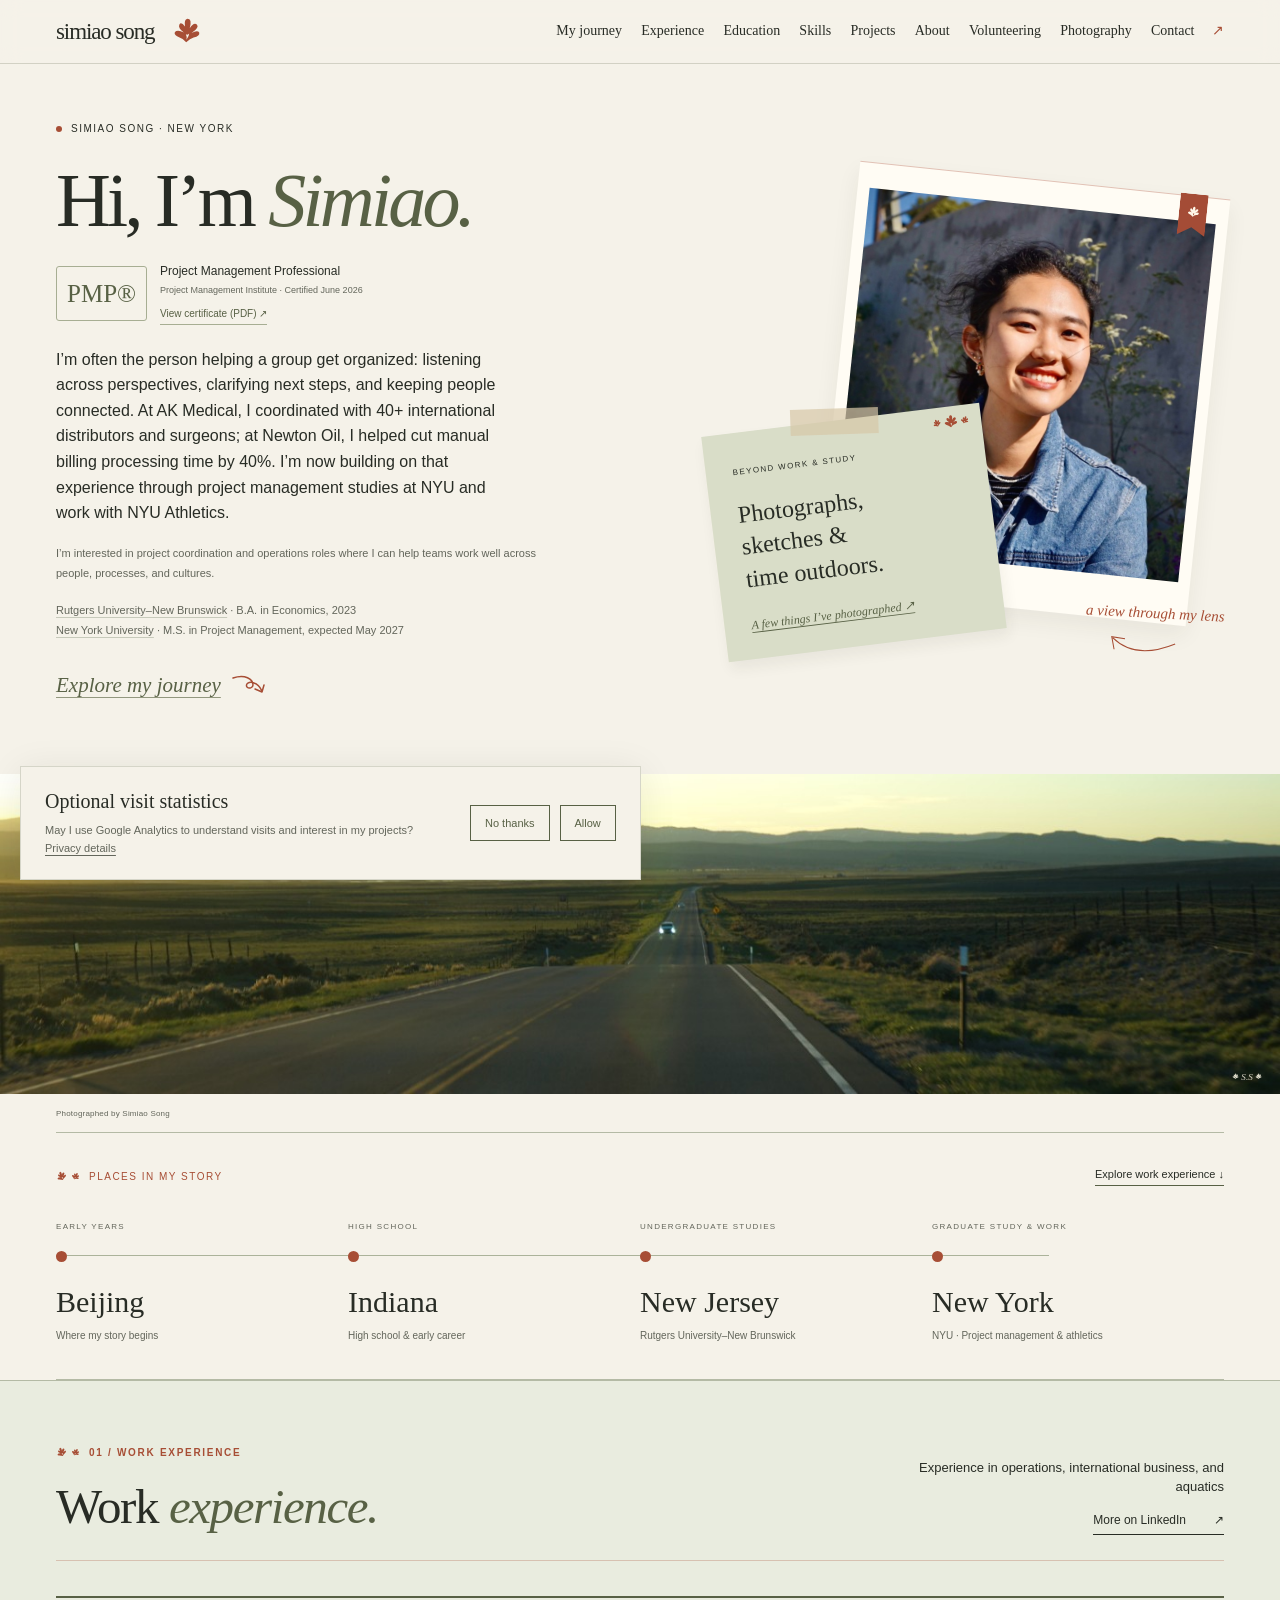
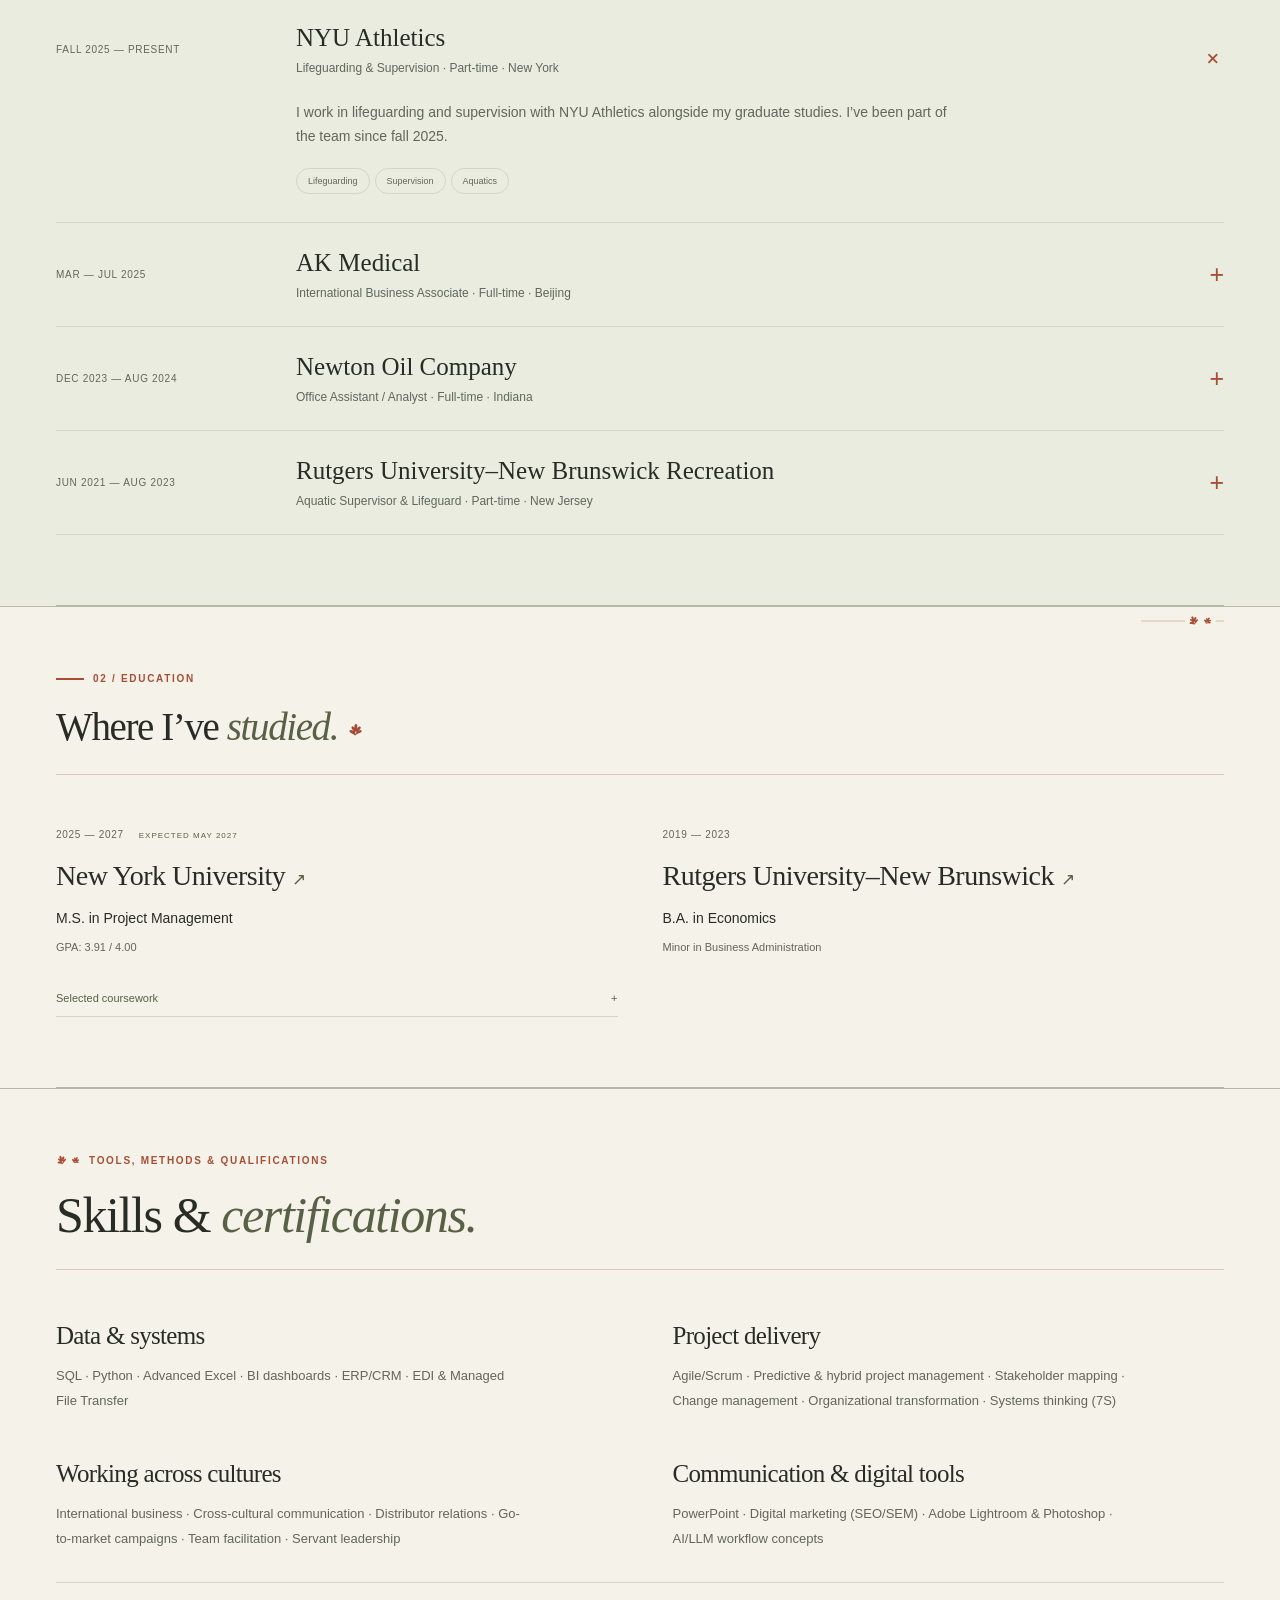
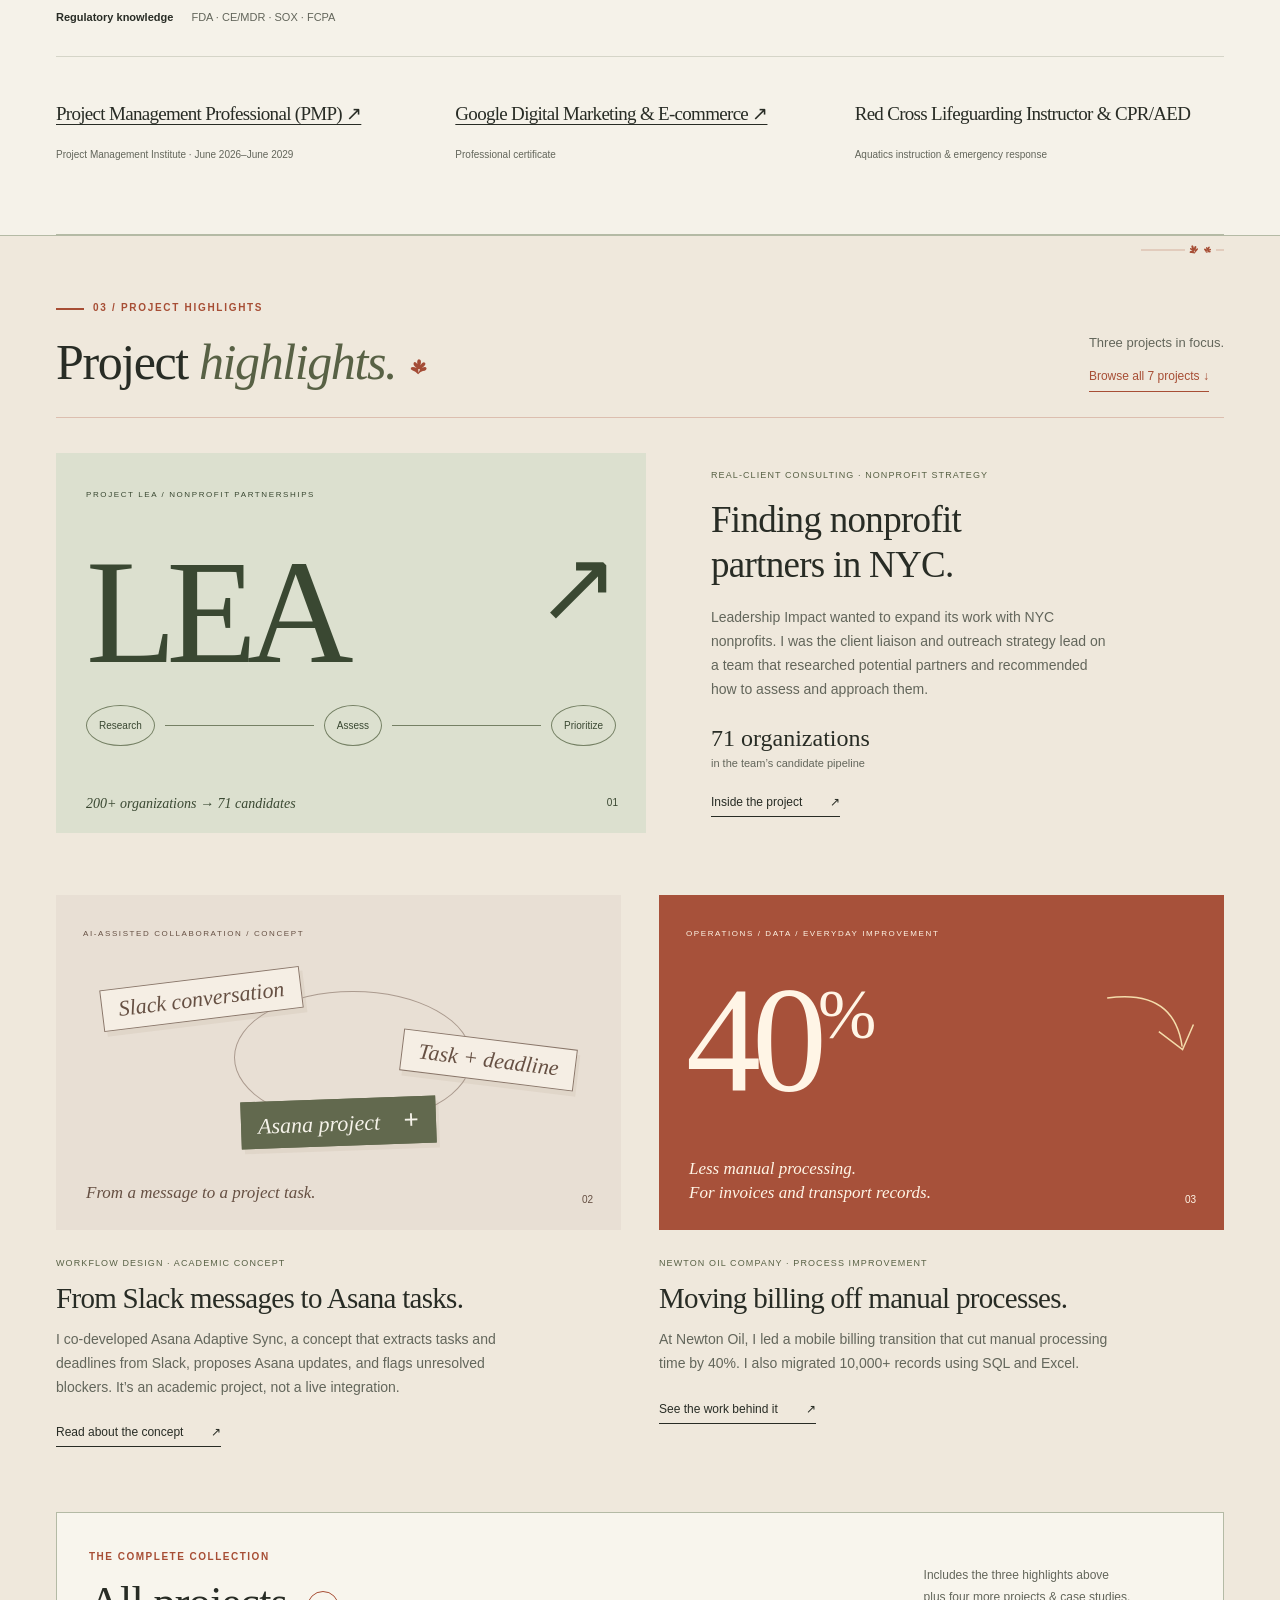
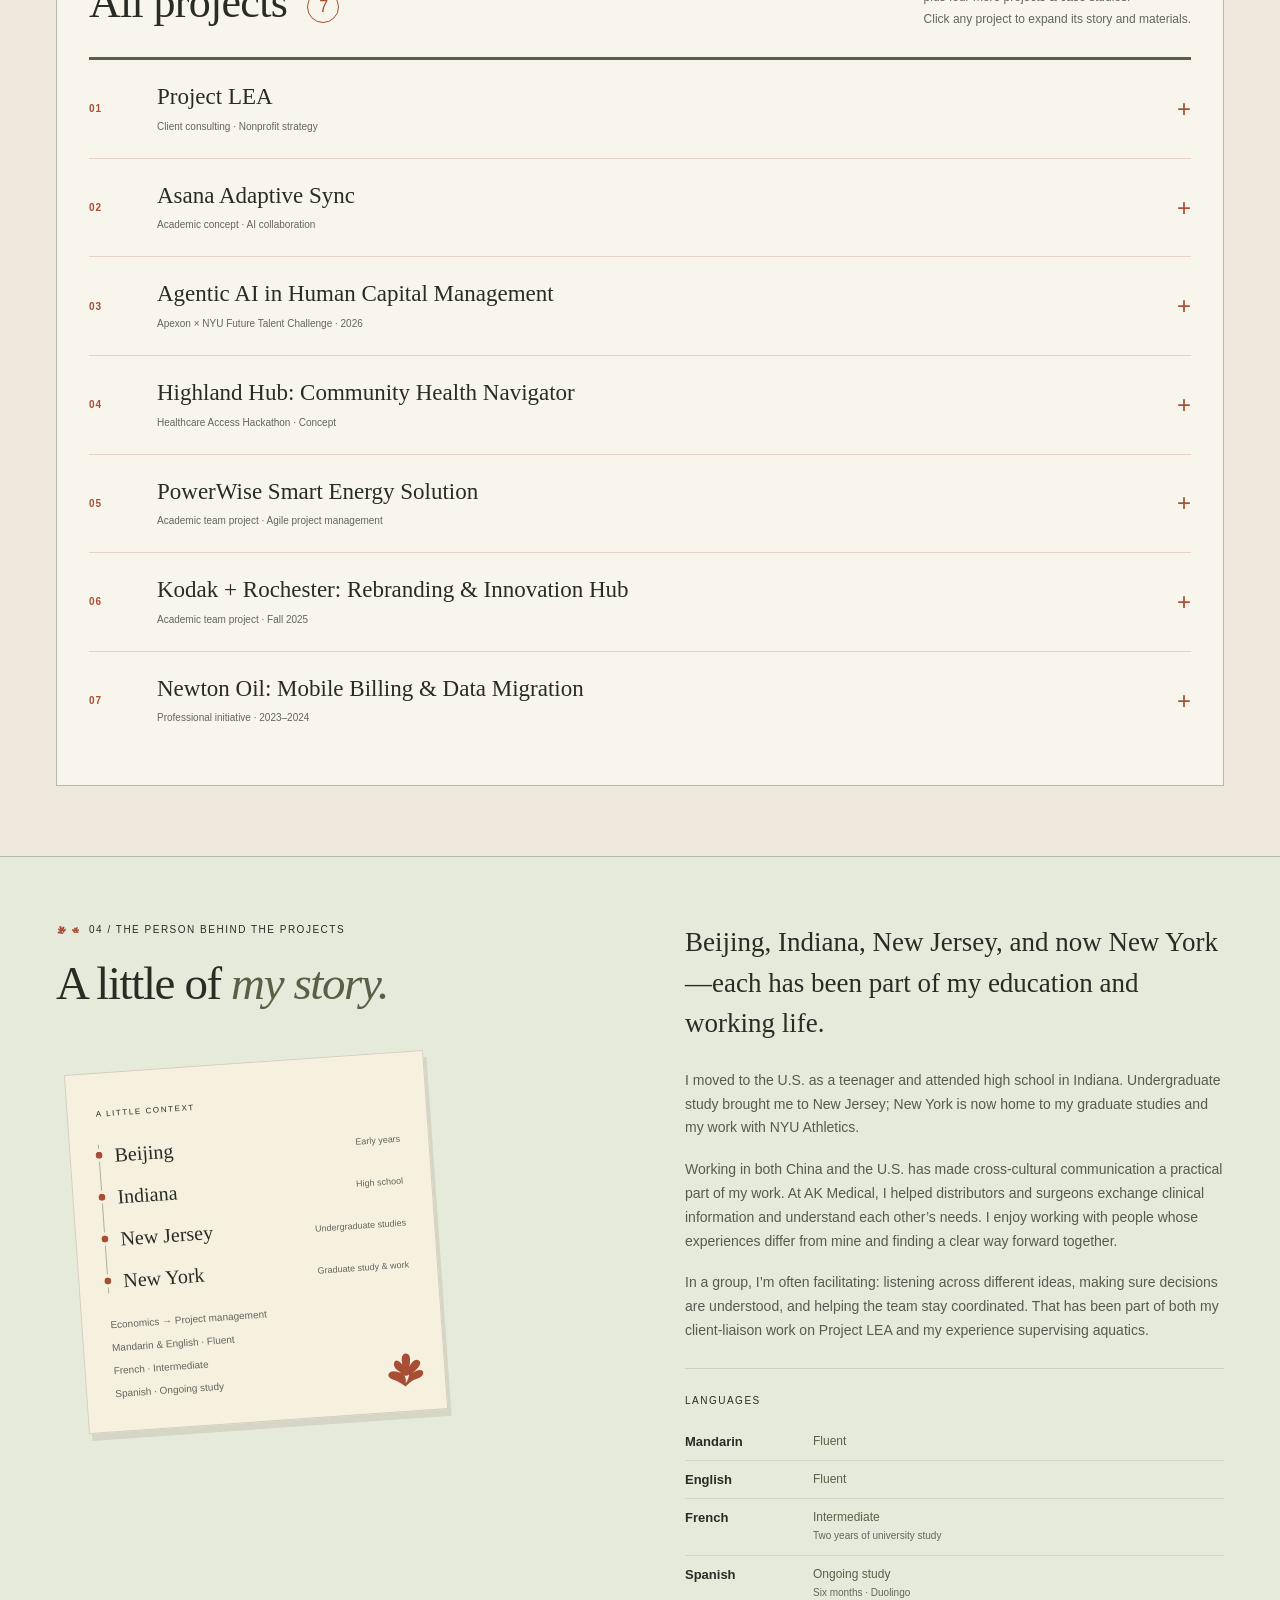
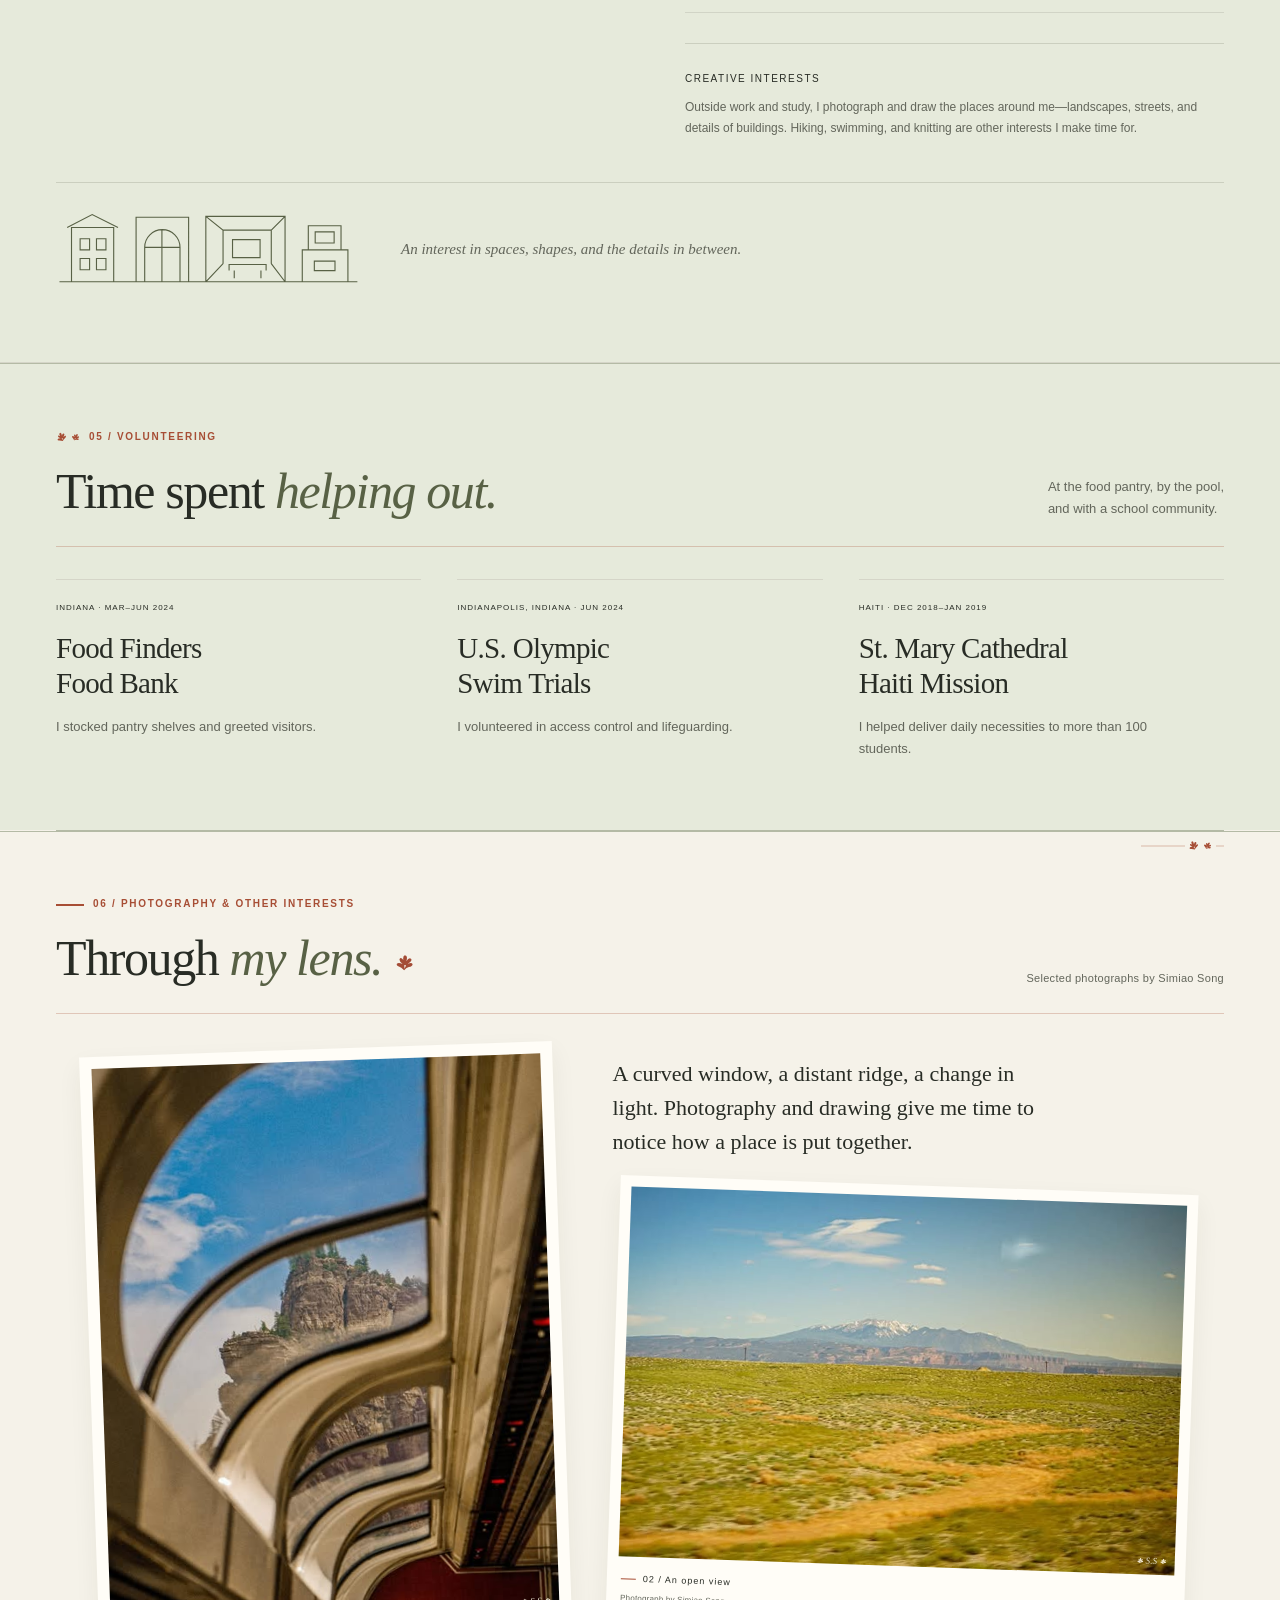
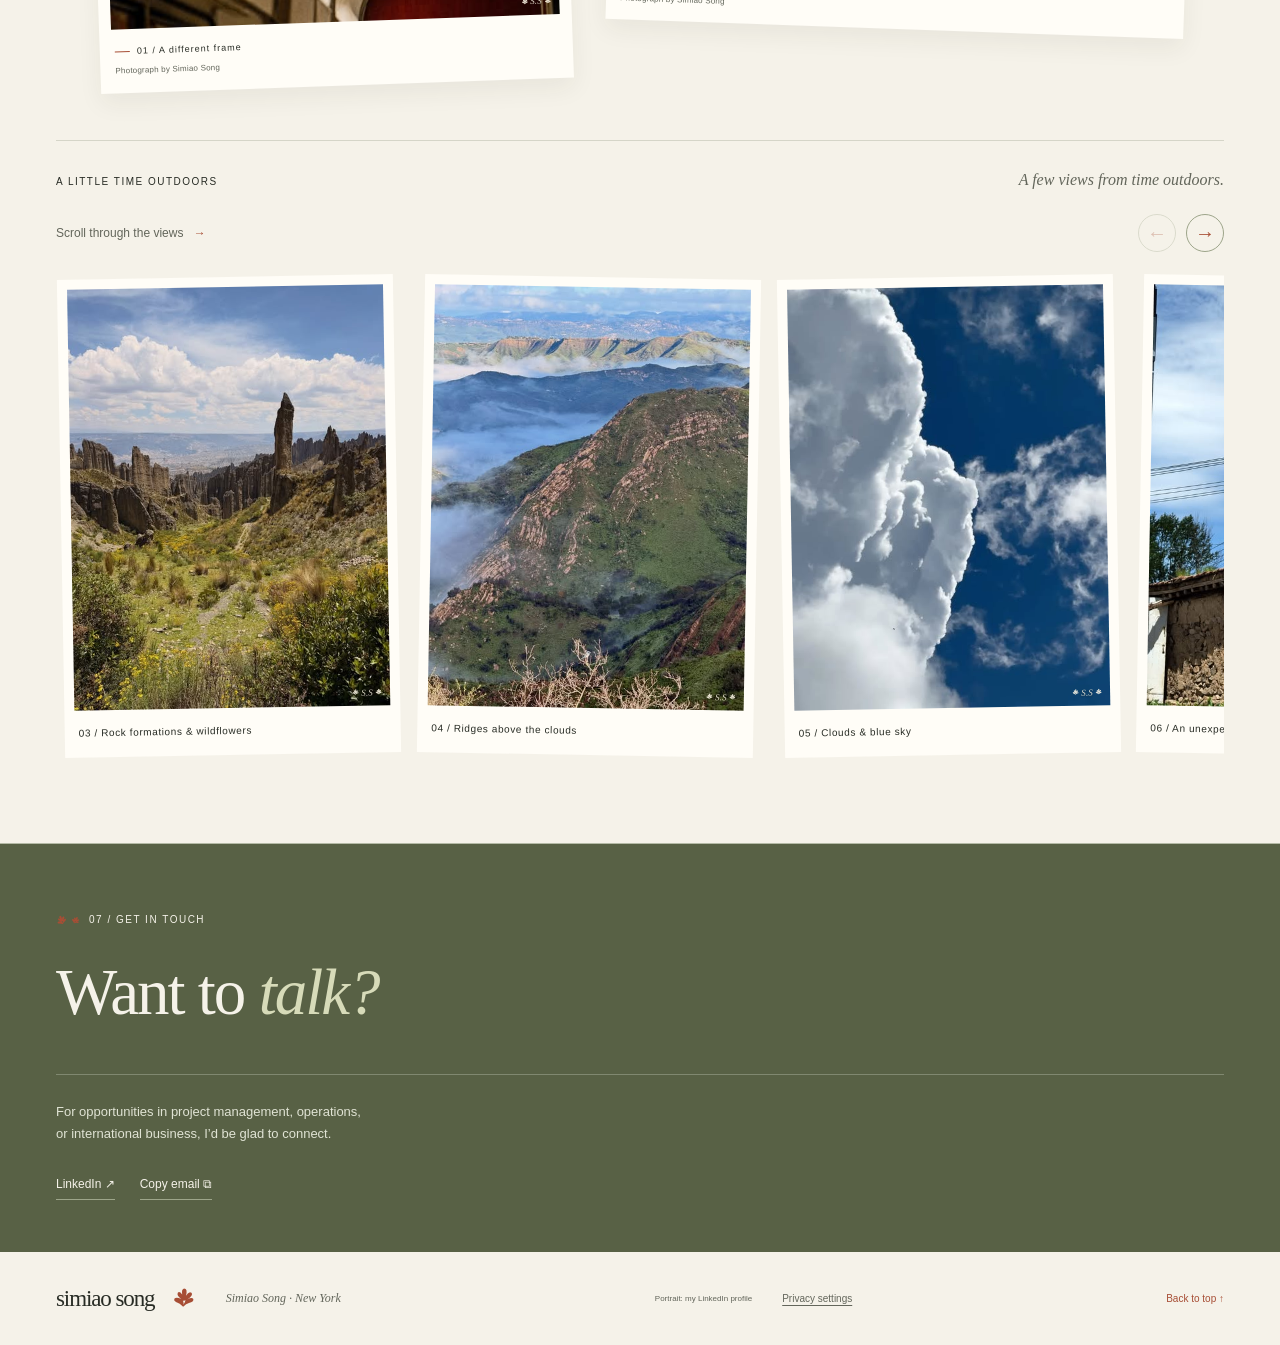
==== commit ac9df52e: "Apply the coursework rule at every screen width" ====
--- a/index.html
+++ b/index.html
@@ -6,7 +6,7 @@
 <meta name="description" content="Simiao Song: NYU project management master’s student, PMP, and Rutgers University–New Brunswick economics graduate. Cross-cultural communication, international business, billing operations, and nonprofit consulting. Outside work: photography, drawing, hiking, swimming, and knitting.">
 <link rel="canonical" href="https://simiao-song.github.io/"><meta property="og:url" content="https://simiao-song.github.io/">
 <meta name="theme-color" content="#f5f2e9"><meta property="og:title" content="Simiao Song, PMP® — Project Management & Operations"><meta property="og:description" content="Meet Simiao Song, PMP: NYU project management student, Rutgers University–New Brunswick graduate, and lifeguard and supervisor with NYU Athletics."><meta property="og:type" content="website">
-<link rel="icon" href="folded-iris.svg" type="image/svg+xml"><link rel="stylesheet" href="style.css?v=20261120courseworkline">
+<link rel="icon" href="folded-iris.svg" type="image/svg+xml"><link rel="stylesheet" href="style.css?v=20261120courseworkrule">
 <script src="script.js?v=20261120iris" defer></script>
 
 <script src="analytics.js?v=20261116" defer></script>
--- a/style.css
+++ b/style.css
@@ -44,8 +44,8 @@
 @media(max-width:700px){.journey-section{padding-bottom:42px}.education-section{padding-top:0;padding-bottom:52px}.education-section .section-heading h2{font-size:33px}.education-grid{grid-template-columns:1fr;gap:30px}.education-grid h3{font-size:27px}.education-grid article{padding-top:20px}.education-dates{font-size:9px;gap:10px}.education-dates>span{font-size:7px}.nav nav{gap:14px 20px}}
 
 /* Drawn accents stay the same across browsers and never render as emoji. */
-.asterisk{display:inline-flex;color:var(--rust);width:.8em;height:.8em;margin-left:6px;vertical-align:middle}.asterisk svg,.collage-star svg,.card-flower svg{display:block;width:100%;height:100%}.collage-star{width:.9em;height:.9em}.card-flower{width:1em;height:1em}.skills-section{padding-top:65px;padding-bottom:65px;scroll-margin-top:30px}.skills-grid{display:grid;grid-template-columns:repeat(2,minmax(0,1fr));gap:30px 65px}.skills-grid h3{font:25px/1.2 var(--serif);margin-bottom:13px}.skills-grid p{font-size:13px;line-height:1.9;color:var(--muted);max-width:470px}.compliance-note{border-top:1px solid var(--line);padding-top:24px;margin-top:30px;font-size:11px;color:var(--muted);line-height:1.9}.compliance-note strong{color:var(--ink);margin-right:15px}.qualification-list{display:grid;grid-template-columns:repeat(3,minmax(0,1fr));gap:30px;margin-top:28px;padding-top:28px;border-top:1px solid var(--line)}.qualification-list h3{font:19px/1.4 var(--serif)}.qualification-list a{text-decoration:underline;text-underline-offset:4px}.qualification-list p{font-size:10px;line-height:1.8;margin-top:10px;color:var(--muted)}.coursework{margin-top:20px;border-top:1px solid var(--line);padding-top:12px}.coursework summary{display:flex;justify-content:space-between;gap:12px;padding:0;font:11px/1.7 Arial,sans-serif;color:var(--olive);cursor:pointer}.coursework p{font-size:11px;line-height:1.9;color:var(--muted);margin-top:13px}.coursework[open] summary span{transform:rotate(45deg)}
-@media(max-width:700px){.skills-section{padding-top:50px;padding-bottom:50px}.skills-grid{grid-template-columns:1fr;gap:25px}.skills-grid h3{font-size:24px}.skills-grid p{font-size:13px}.qualification-list{grid-template-columns:1fr;gap:22px}.qualification-list h3{font-size:21px}.qualification-list p{font-size:11px}.compliance-note strong{display:block}.collage-star{font-size:70px;right:0;top:-16px}.coursework summary{padding:0 0 8px;border-bottom:1px solid var(--line)}.nav nav{gap:13px 19px}}
+.asterisk{display:inline-flex;color:var(--rust);width:.8em;height:.8em;margin-left:6px;vertical-align:middle}.asterisk svg,.collage-star svg,.card-flower svg{display:block;width:100%;height:100%}.collage-star{width:.9em;height:.9em}.card-flower{width:1em;height:1em}.skills-section{padding-top:65px;padding-bottom:65px;scroll-margin-top:30px}.skills-grid{display:grid;grid-template-columns:repeat(2,minmax(0,1fr));gap:30px 65px}.skills-grid h3{font:25px/1.2 var(--serif);margin-bottom:13px}.skills-grid p{font-size:13px;line-height:1.9;color:var(--muted);max-width:470px}.compliance-note{border-top:1px solid var(--line);padding-top:24px;margin-top:30px;font-size:11px;color:var(--muted);line-height:1.9}.compliance-note strong{color:var(--ink);margin-right:15px}.qualification-list{display:grid;grid-template-columns:repeat(3,minmax(0,1fr));gap:30px;margin-top:28px;padding-top:28px;border-top:1px solid var(--line)}.qualification-list h3{font:19px/1.4 var(--serif)}.qualification-list a{text-decoration:underline;text-underline-offset:4px}.qualification-list p{font-size:10px;line-height:1.8;margin-top:10px;color:var(--muted)}.coursework{margin-top:20px;border-top:1px solid var(--line);padding-top:12px}.coursework summary{border-bottom:1px solid var(--line);display:flex;justify-content:space-between;gap:12px;padding:0 0 8px;font:11px/1.7 Arial,sans-serif;color:var(--olive);cursor:pointer}.coursework p{font-size:11px;line-height:1.9;color:var(--muted);margin-top:13px}.coursework[open] summary span{transform:rotate(45deg)}
+@media(max-width:700px){.skills-section{padding-top:50px;padding-bottom:50px}.skills-grid{grid-template-columns:1fr;gap:25px}.skills-grid h3{font-size:24px}.skills-grid p{font-size:13px}.qualification-list{grid-template-columns:1fr;gap:22px}.qualification-list h3{font-size:21px}.qualification-list p{font-size:11px}.compliance-note strong{display:block}.collage-star{font-size:70px;right:0;top:-16px}.nav nav{gap:13px 19px}}
 
 .project-documents{margin-top:25px;padding-top:22px;border-top:1px solid var(--line)}.project-documents>.eyebrow{margin-bottom:12px;font-size:8px}.project-documents a{display:inline-flex;flex-direction:column;gap:6px;margin:0 28px 13px 0;color:var(--olive);font-size:12px}.project-documents a>span{border-bottom:1px solid currentColor;padding-bottom:4px}.project-documents a:hover{color:var(--rust)}.project-documents small{font-size:9px;color:var(--muted)}.presentation-link{display:inline-block;margin-top:22px;border-bottom:1px solid var(--olive);padding-bottom:6px;color:var(--olive);font-size:13px}
 
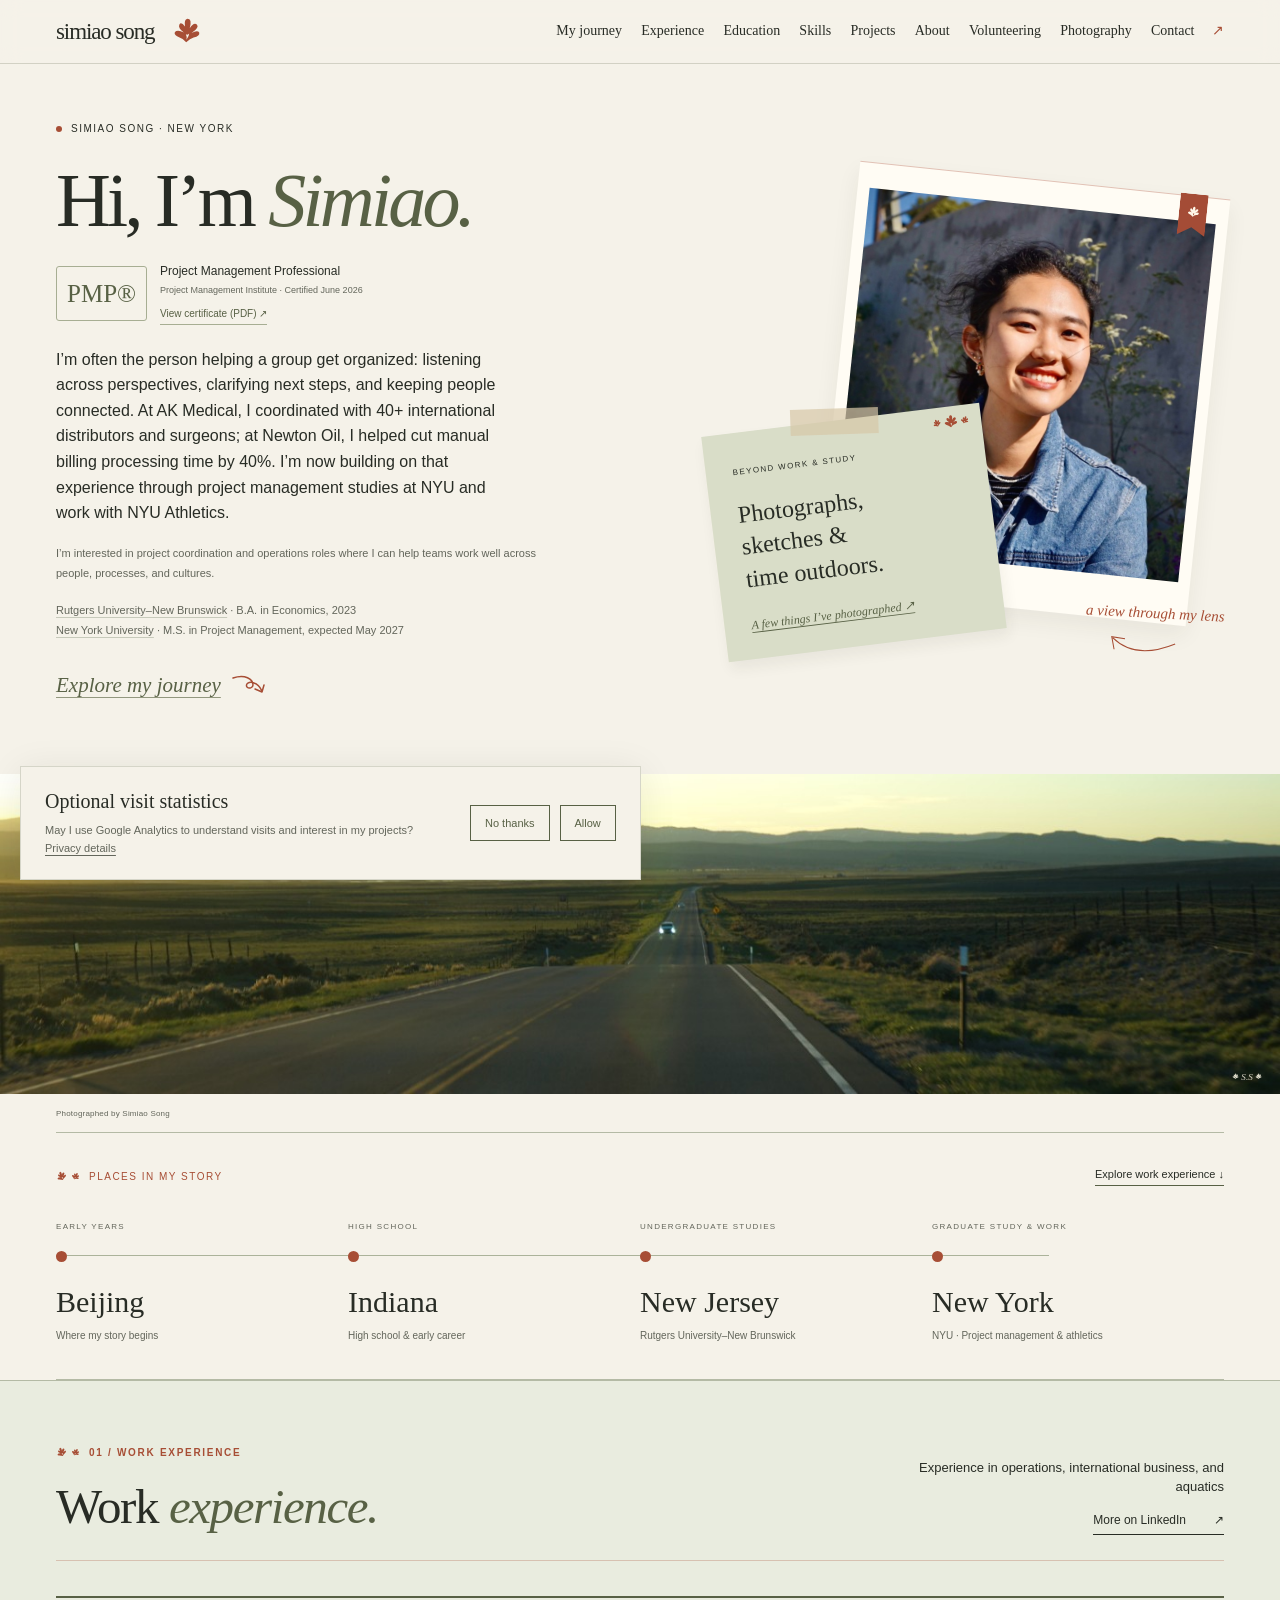
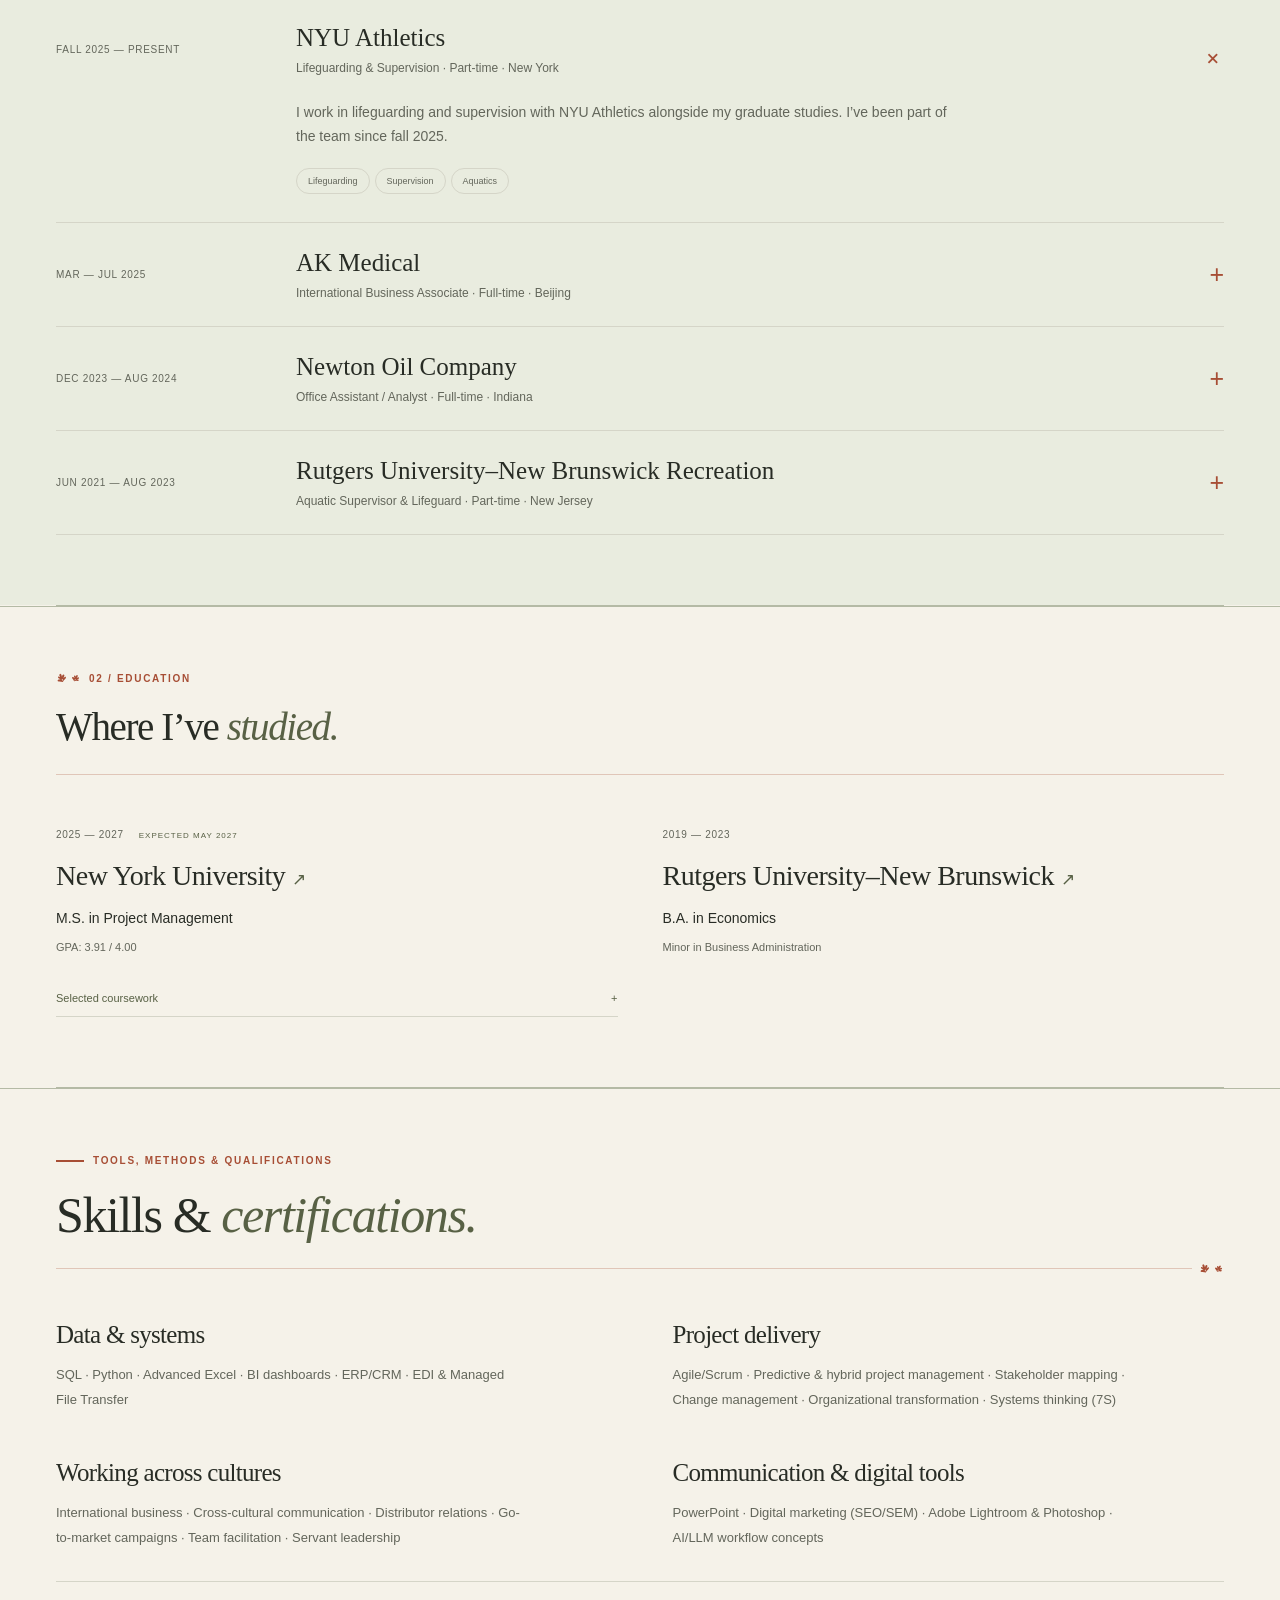
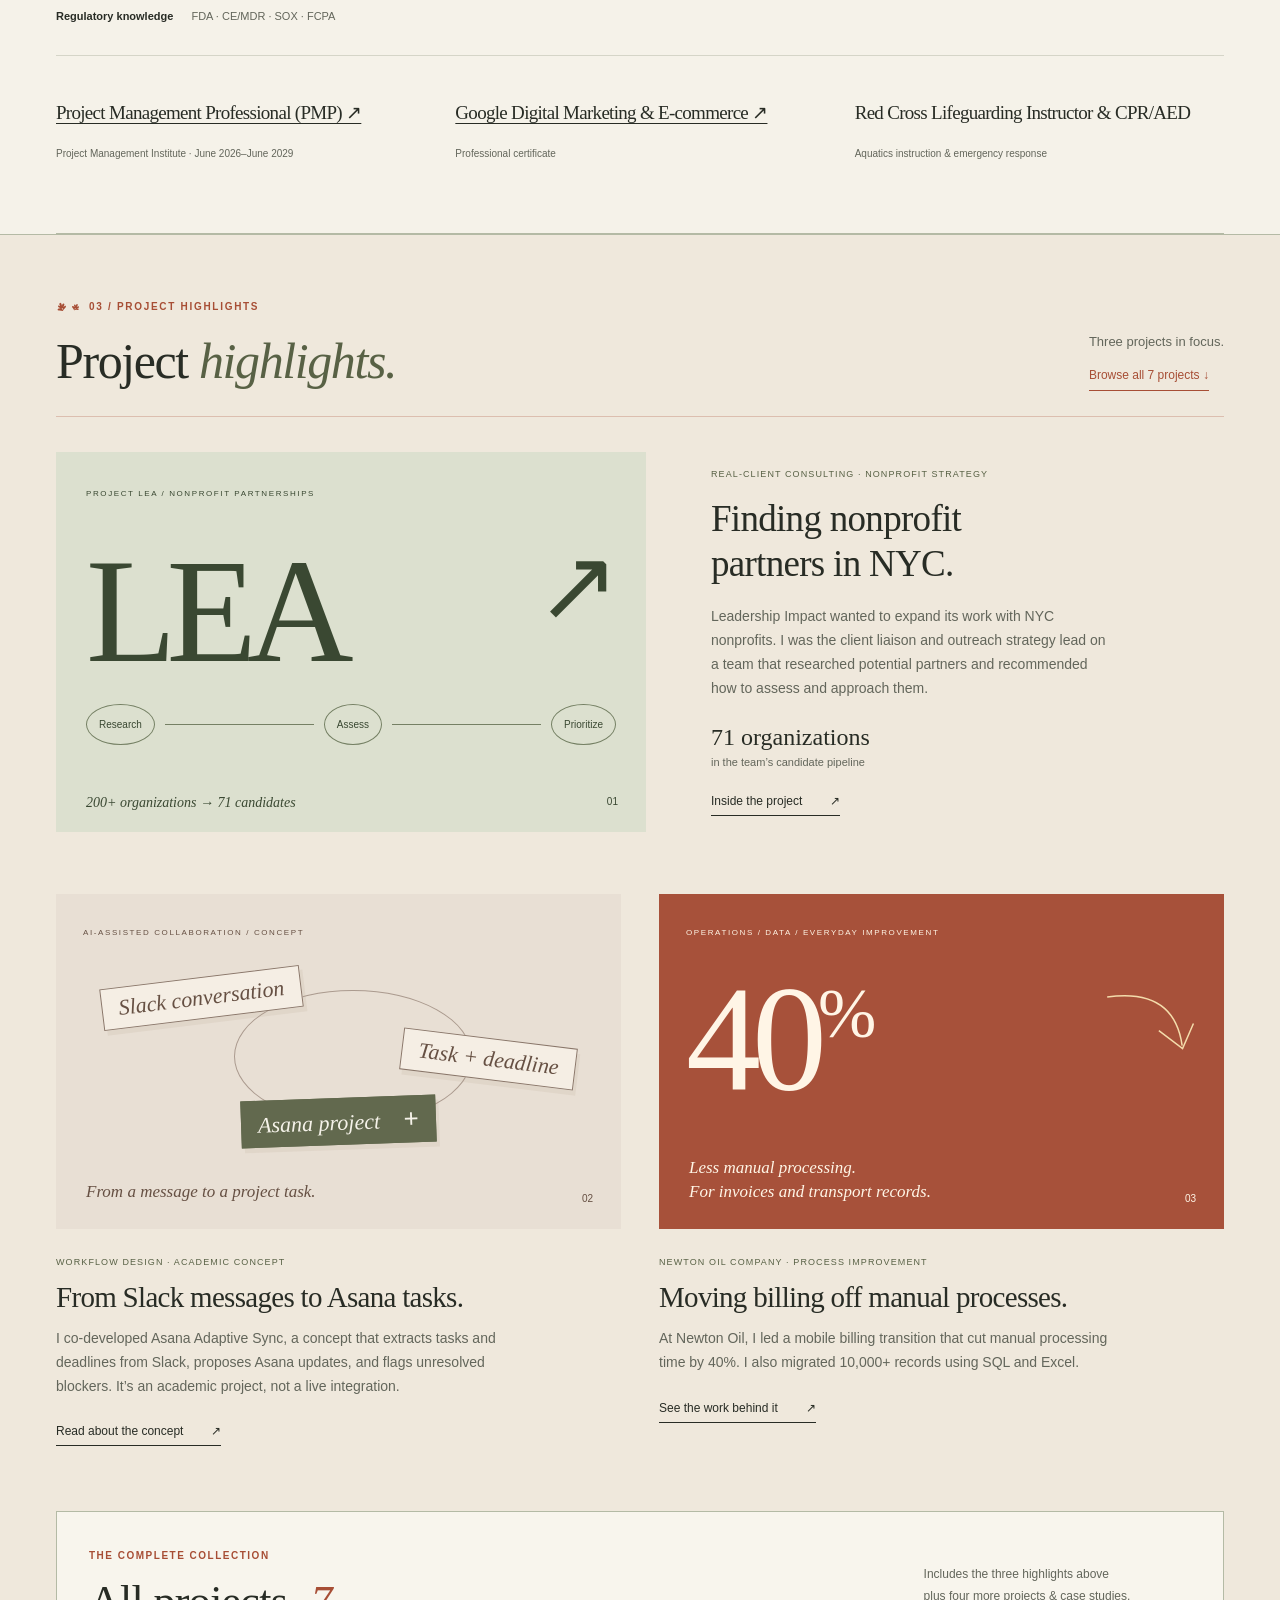
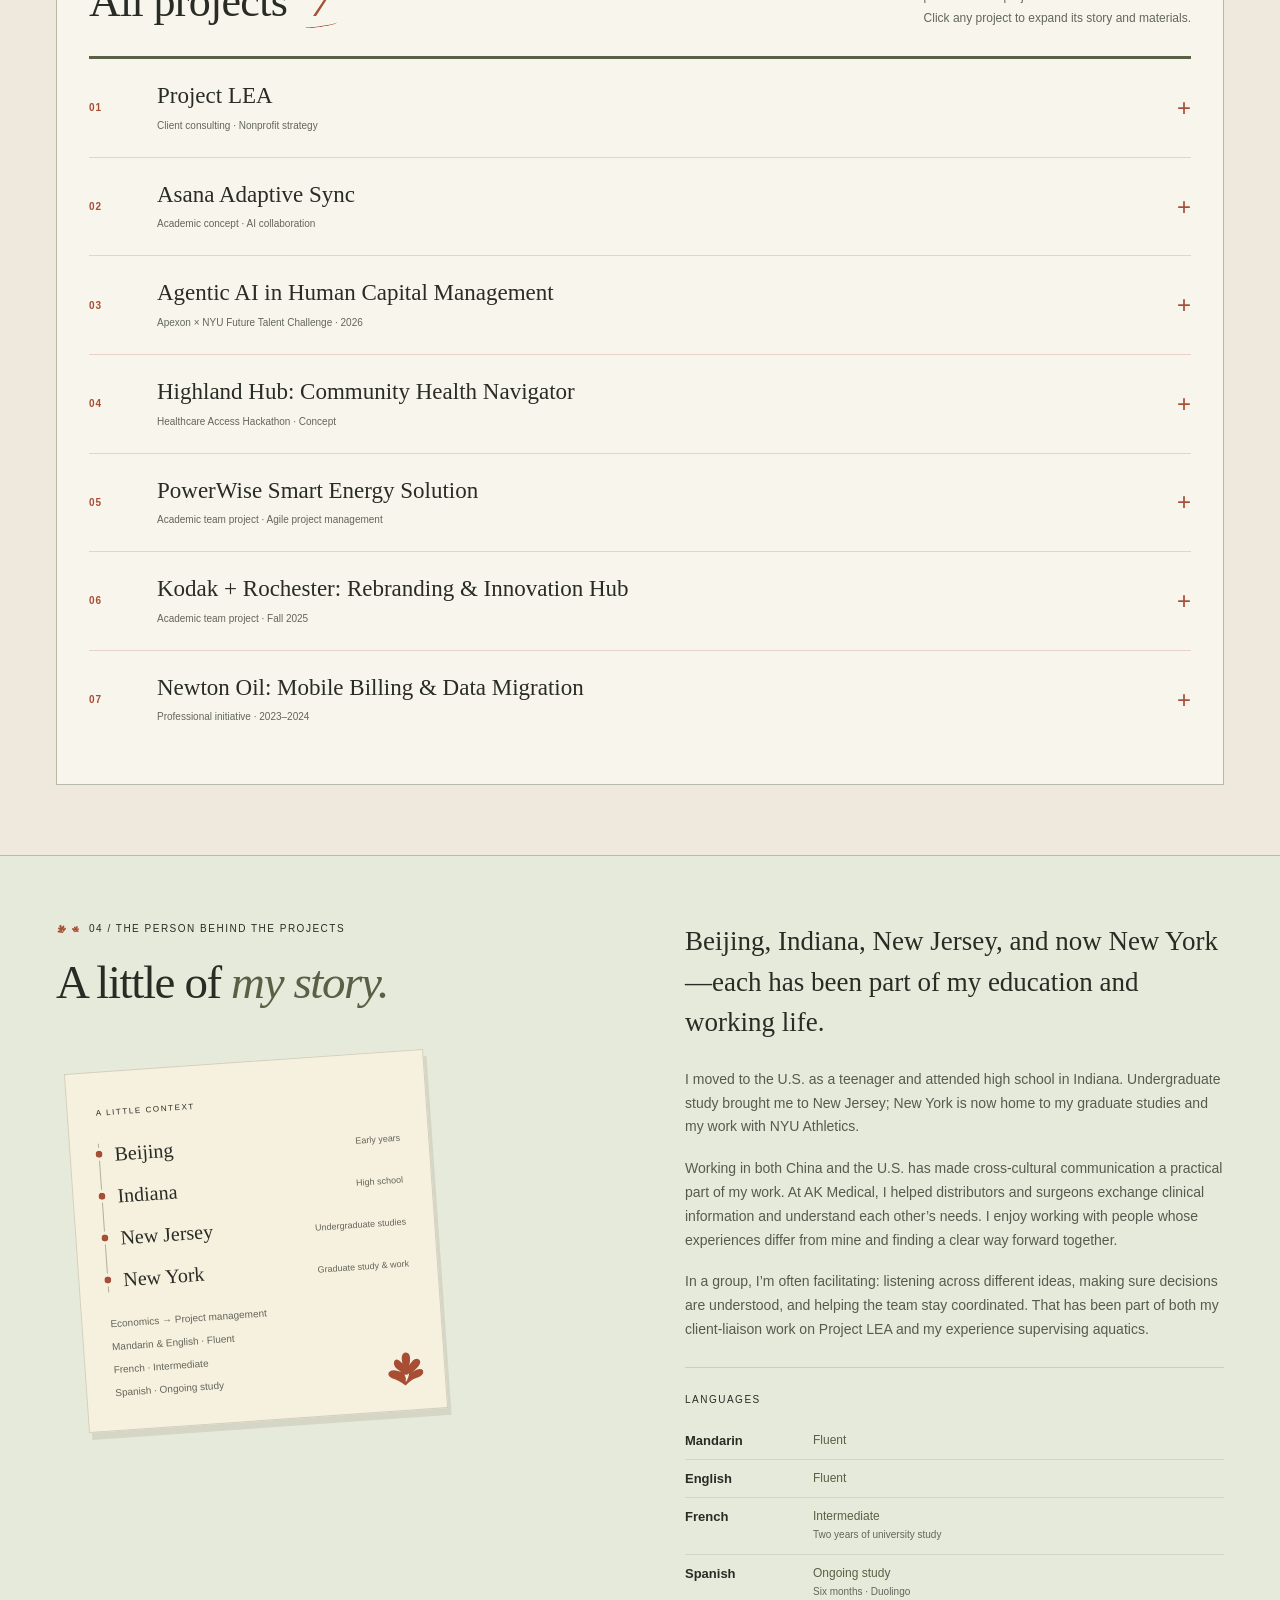
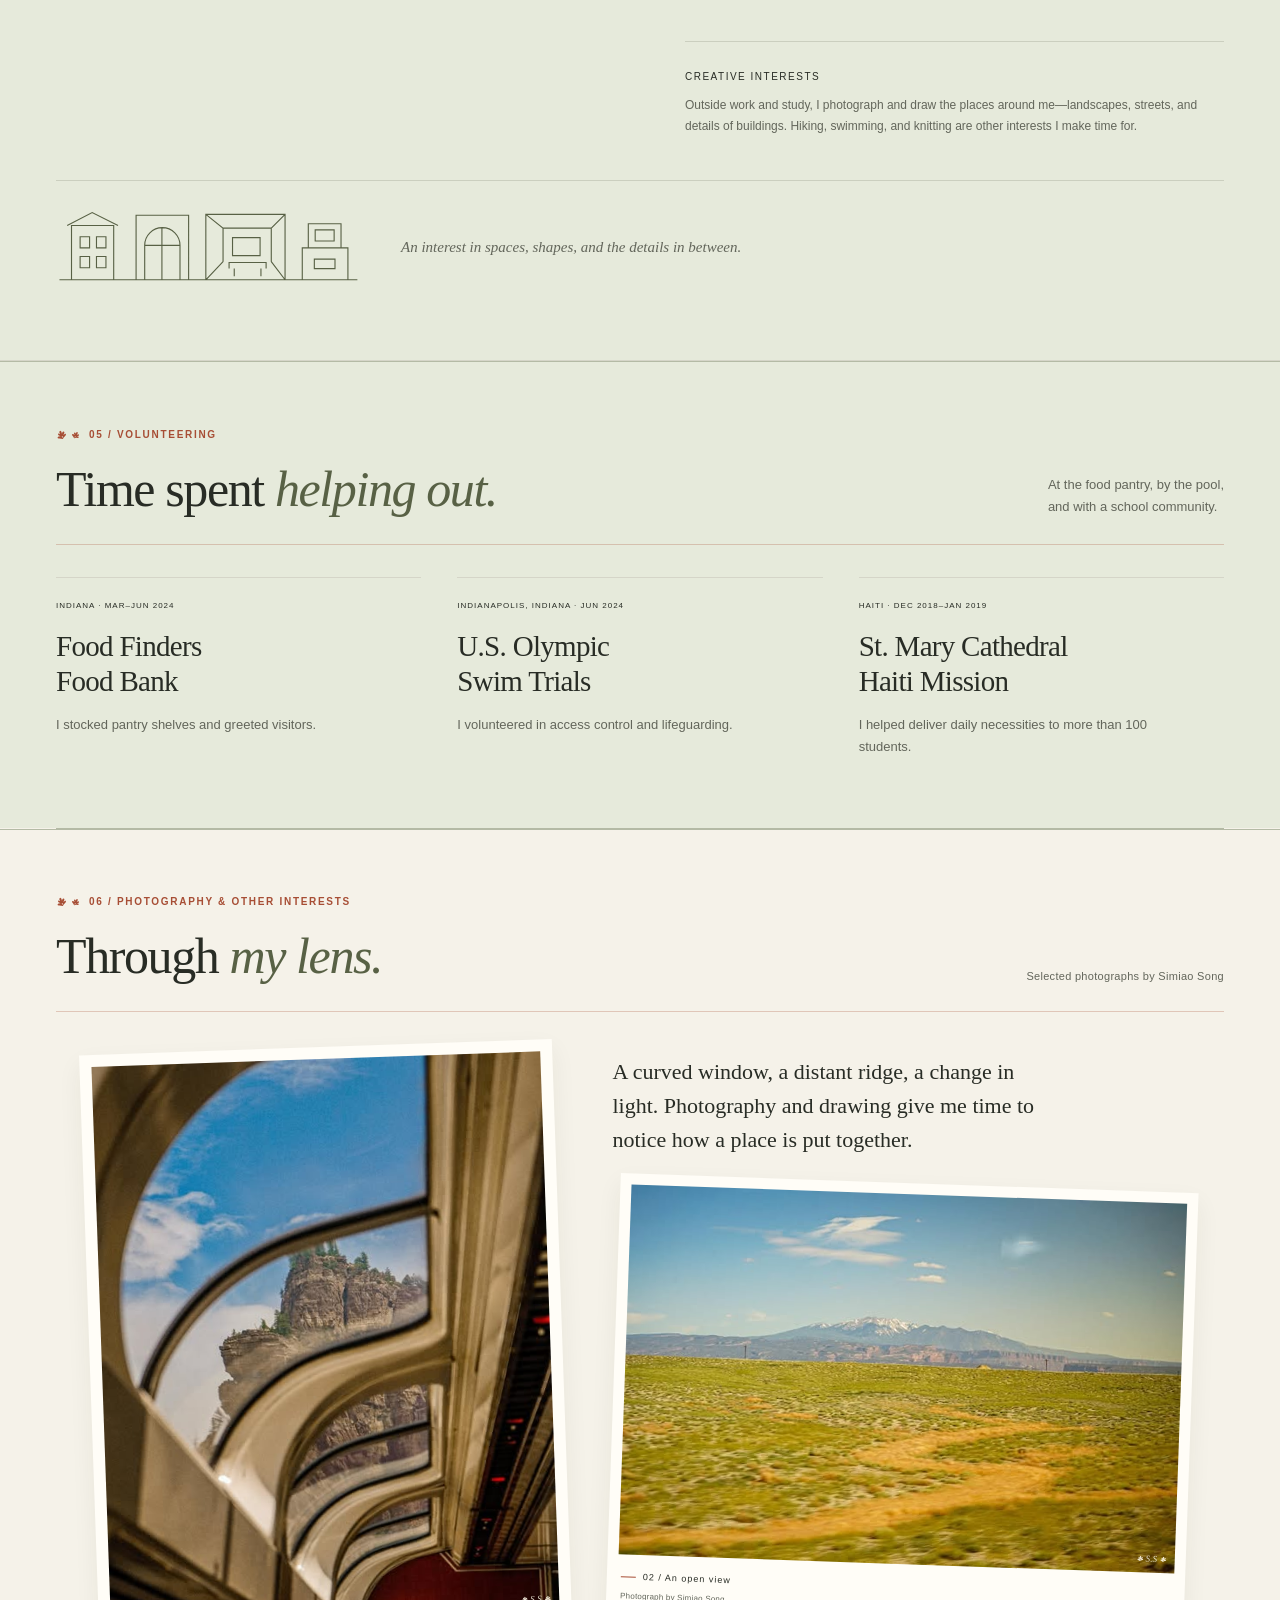
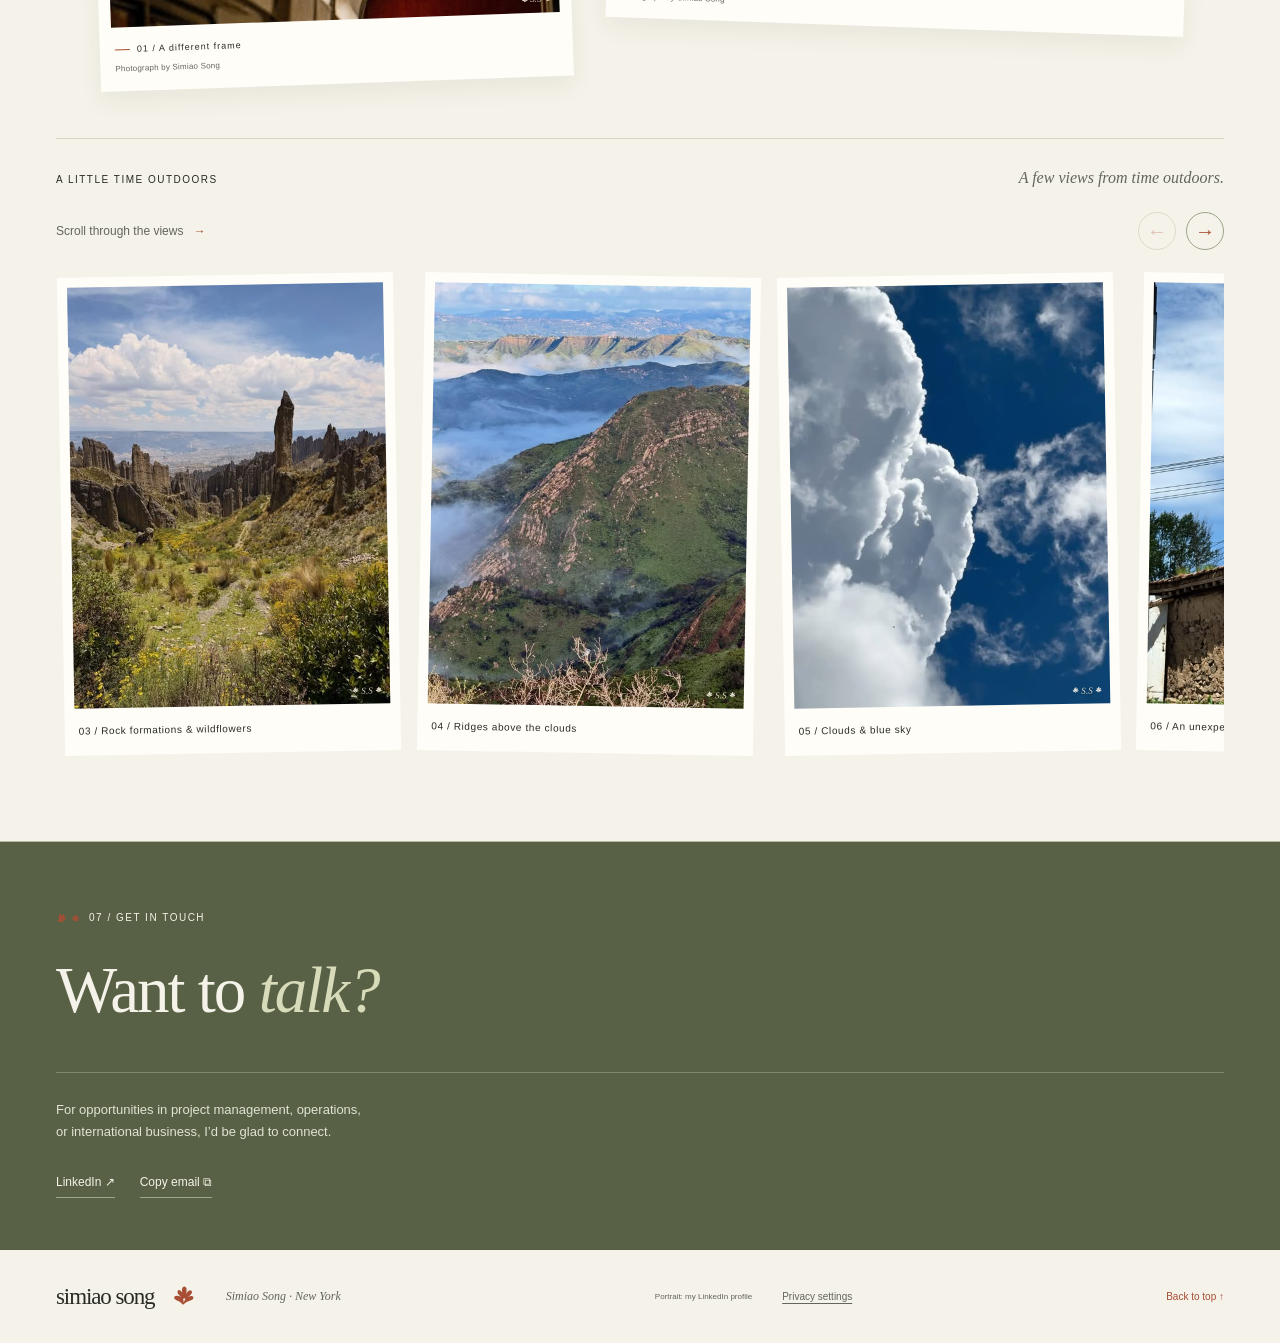
==== commit f79ffb80: "Refine section dividers, project count and language list" ====
--- a/index.html
+++ b/index.html
@@ -6,7 +6,7 @@
 <meta name="description" content="Simiao Song: NYU project management master’s student, PMP, and Rutgers University–New Brunswick economics graduate. Cross-cultural communication, international business, billing operations, and nonprofit consulting. Outside work: photography, drawing, hiking, swimming, and knitting.">
 <link rel="canonical" href="https://simiao-song.github.io/"><meta property="og:url" content="https://simiao-song.github.io/">
 <meta name="theme-color" content="#f5f2e9"><meta property="og:title" content="Simiao Song, PMP® — Project Management & Operations"><meta property="og:description" content="Meet Simiao Song, PMP: NYU project management student, Rutgers University–New Brunswick graduate, and lifeguard and supervisor with NYU Athletics."><meta property="og:type" content="website">
-<link rel="icon" href="folded-iris.svg" type="image/svg+xml"><link rel="stylesheet" href="style.css?v=20261120courseworkrule">
+<link rel="icon" href="folded-iris.svg" type="image/svg+xml"><link rel="stylesheet" href="style.css?v=20261120collection">
 <script src="script.js?v=20261120iris" defer></script>
 
 <script src="analytics.js?v=20261116" defer></script>
@@ -27,9 +27,9 @@
 <details><summary><span class="time">MAR — JUL 2025</span><span class="role"><strong>AK Medical</strong><span>International Business Associate · Full-time · Beijing</span></span><span class="plus" aria-hidden="true">+</span></summary><div class="timeline-content"><p>Coordinated go-to-market campaigns for 3D-printed orthopedic solutions at international conferences, including AAOS. Data-informed product positioning contributed to 25% lead growth.</p><p>As the primary liaison for 40+ international distributors and surgeons, I supported clinical knowledge exchange across languages and cultures, helping reduce misinterpretation issues by 90%. I also prepared FDA, CE, and MDR documentation for global market entry.</p><span class="tag">International business</span><span class="tag">25% lead growth</span><span class="tag">Cross-cultural communication</span></div></details>
 <details><summary><span class="time">DEC 2023 — AUG 2024</span><span class="role"><strong>Newton Oil Company</strong><span>Office Assistant / Analyst · Full-time · Indiana</span></span><span class="plus" aria-hidden="true">+</span></summary><div class="timeline-content"><p>Led a mobile billing transition that reduced manual processing time by 40%, and migrated 10,000+ records using SQL and Excel, improving data accuracy by 15%.</p><p>I worked with vendors on EDI and Managed File Transfer, reducing reporting lag from days to hours, and reconciled $1M+ in monthly accounts while maintaining tax and regulatory records.</p><span class="tag">Process improvement</span><span class="tag">SQL & Excel</span><span class="tag">Data migration</span></div></details>
 <details><summary><span class="time">JUN 2021 — AUG 2023</span><span class="role"><strong>Rutgers University–New Brunswick Recreation</strong><span>Aquatic Supervisor &amp; Lifeguard · Part-time · New Jersey</span></span><span class="plus" aria-hidden="true">+</span></summary><div class="timeline-content"><p>Developed recruitment and emergency-preparedness training for 120+ lifeguards, and instructed and certified 200+ people in Red Cross CPR, first aid, and lifeguarding skills.</p><p>I introduced a three-step communication framework for the supervisory team to resolve scheduling conflicts and coordinate decisions. The role also involved competitions with up to 500 attendees and more than 1,500 annual activity hours.</p><p>Received the 2023 Instructional Excellence Leadership Award for Exemplary Mentorship.</p><span class="tag">Team leadership</span><span class="tag">Training & mentorship</span><span class="tag">Safety operations</span></div></details></div></section>
-<section class="section wrap education-section" id="education" aria-labelledby="education-title"><span class="iris-seam margin-pair" aria-hidden="true"><svg focusable="false" viewBox="0 0 100 100" fill="none" aria-hidden="true" focusable="false"><path fill="currentColor" fill-rule="evenodd" d="M48 85 Q34 71 17 65 Q6 59 10 51 Q18 42 40 52 Q19 37 25 25 Q31 15 44 32 Q40 9 52 6 Q69 6 60 38 Q73 17 84 25 Q94 35 66 54 Q86 43 92 52 Q95 64 73 69 Q61 72 48 85Z M47 58 Q51 66 49 77 Q58 64 58 56 Q53 62 47 58Z"/></svg><svg focusable="false" viewBox="0 0 100 100" fill="none" aria-hidden="true" focusable="false"><path fill="currentColor" fill-rule="evenodd" d="M48 85 Q34 71 17 65 Q6 59 10 51 Q18 42 40 52 Q19 37 25 25 Q31 15 44 32 Q40 9 52 6 Q69 6 60 38 Q73 17 84 25 Q94 35 66 54 Q86 43 92 52 Q95 64 73 69 Q61 72 48 85Z M47 58 Q51 66 49 77 Q58 64 58 56 Q53 62 47 58Z"/></svg></span><div class="section-heading"><div><p class="eyebrow">02 / EDUCATION</p><h2 id="education-title">Where I’ve <em>studied.</em><span class="section-bloom" aria-hidden="true"><svg focusable="false" viewBox="0 0 100 100" aria-hidden="true"><path fill="currentColor" fill-rule="evenodd" d="M48 85 Q34 71 17 65 Q6 59 10 51 Q18 42 40 52 Q19 37 25 25 Q31 15 44 32 Q40 9 52 6 Q69 6 60 38 Q73 17 84 25 Q94 35 66 54 Q86 43 92 52 Q95 64 73 69 Q61 72 48 85Z M47 58 Q51 66 49 77 Q58 64 58 56 Q53 62 47 58Z"/></svg></span></h2></div></div><div class="education-grid"><article><p class="education-dates">2025 — 2027 <span>EXPECTED MAY 2027</span></p><h3><a href="https://www.nyu.edu/" target="_blank" rel="noopener noreferrer">New York University <span aria-hidden="true">↗</span></a></h3><p class="education-degree">M.S. in Project Management</p><p class="education-detail">GPA: 3.91 / 4.00</p><details class="coursework"><summary>Selected coursework <span aria-hidden="true">+</span></summary><p><strong>Completed</strong><br>Agile Project Management · Principles of Project Management · Leading Global Organizations · Management of Information Systems · Consulting for Organizational Transformation (Special Topics) · Intercultural Business Communication</p><p><strong>In progress · Fall 2026</strong><br>Project Risk Analysis and Quality Assurance · Project Management Operations · SPS Real World: Ticketmaster</p></details></article><article><p class="education-dates">2019 — 2023</p><h3><a href="https://newbrunswick.rutgers.edu/" target="_blank" rel="noopener noreferrer">Rutgers University–New Brunswick <span aria-hidden="true">↗</span></a></h3><p class="education-degree">B.A. in Economics</p><p class="education-detail">Minor in Business Administration</p></article></div></section>
-<section class="skills-section wrap" id="skills" aria-labelledby="skills-title"><div class="section-heading"><div><p class="eyebrow petal-label"><span class="iris-seam" aria-hidden="true"><svg focusable="false" viewBox="0 0 100 100" fill="none" aria-hidden="true" focusable="false"><path fill="currentColor" fill-rule="evenodd" d="M48 85 Q34 71 17 65 Q6 59 10 51 Q18 42 40 52 Q19 37 25 25 Q31 15 44 32 Q40 9 52 6 Q69 6 60 38 Q73 17 84 25 Q94 35 66 54 Q86 43 92 52 Q95 64 73 69 Q61 72 48 85Z M47 58 Q51 66 49 77 Q58 64 58 56 Q53 62 47 58Z"/></svg><svg focusable="false" viewBox="0 0 100 100" fill="none" aria-hidden="true" focusable="false"><path fill="currentColor" fill-rule="evenodd" d="M48 85 Q34 71 17 65 Q6 59 10 51 Q18 42 40 52 Q19 37 25 25 Q31 15 44 32 Q40 9 52 6 Q69 6 60 38 Q73 17 84 25 Q94 35 66 54 Q86 43 92 52 Q95 64 73 69 Q61 72 48 85Z M47 58 Q51 66 49 77 Q58 64 58 56 Q53 62 47 58Z"/></svg></span>TOOLS, METHODS &amp; QUALIFICATIONS</p><h2 id="skills-title">Skills &amp; <em>certifications.</em></h2></div></div><div class="skills-grid"><article><h3>Data &amp; systems</h3><p>SQL · Python · Advanced Excel · BI dashboards · ERP/CRM · EDI &amp; Managed File Transfer</p></article><article><h3>Project delivery</h3><p>Agile/Scrum · Predictive &amp; hybrid project management · Stakeholder mapping · Change management · Organizational transformation · Systems thinking (7S)</p></article><article><h3>Working across cultures</h3><p>International business · Cross-cultural communication · Distributor relations · Go-to-market campaigns · Team facilitation · Servant leadership</p></article><article><h3>Communication &amp; digital tools</h3><p>PowerPoint · Digital marketing (SEO/SEM) · Adobe Lightroom &amp; Photoshop · AI/LLM workflow concepts</p></article></div><p class="compliance-note"><strong>Regulatory knowledge</strong> FDA · CE/MDR · SOX · FCPA</p><div class="qualification-list"><article><h3><a href="assets/simiao-song-pmp-certificate.pdf" target="_blank" rel="noopener noreferrer">Project Management Professional (PMP) ↗</a></h3><p>Project Management Institute · June 2026–June 2029</p></article><article><h3><a href="https://www.coursera.org/account/accomplishments/specialization/FQ87UXM9JGHN" target="_blank" rel="noopener noreferrer">Google Digital Marketing &amp; E-commerce ↗</a></h3><p>Professional certificate</p></article><article><h3>Red Cross Lifeguarding Instructor &amp; CPR/AED</h3><p>Aquatics instruction &amp; emergency response</p></article></div></section>
-<section class="work wrap section" id="work" aria-labelledby="work-title"><span class="iris-seam margin-pair" aria-hidden="true"><svg focusable="false" viewBox="0 0 100 100" fill="none" aria-hidden="true" focusable="false"><path fill="currentColor" fill-rule="evenodd" d="M48 85 Q34 71 17 65 Q6 59 10 51 Q18 42 40 52 Q19 37 25 25 Q31 15 44 32 Q40 9 52 6 Q69 6 60 38 Q73 17 84 25 Q94 35 66 54 Q86 43 92 52 Q95 64 73 69 Q61 72 48 85Z M47 58 Q51 66 49 77 Q58 64 58 56 Q53 62 47 58Z"/></svg><svg focusable="false" viewBox="0 0 100 100" fill="none" aria-hidden="true" focusable="false"><path fill="currentColor" fill-rule="evenodd" d="M48 85 Q34 71 17 65 Q6 59 10 51 Q18 42 40 52 Q19 37 25 25 Q31 15 44 32 Q40 9 52 6 Q69 6 60 38 Q73 17 84 25 Q94 35 66 54 Q86 43 92 52 Q95 64 73 69 Q61 72 48 85Z M47 58 Q51 66 49 77 Q58 64 58 56 Q53 62 47 58Z"/></svg></span><div class="section-heading"><div><p class="eyebrow">03 / PROJECT HIGHLIGHTS</p><h2 id="work-title">Project <em>highlights.</em><span class="section-bloom" aria-hidden="true"><svg focusable="false" viewBox="0 0 100 100" aria-hidden="true"><path fill="currentColor" fill-rule="evenodd" d="M48 85 Q34 71 17 65 Q6 59 10 51 Q18 42 40 52 Q19 37 25 25 Q31 15 44 32 Q40 9 52 6 Q69 6 60 38 Q73 17 84 25 Q94 35 66 54 Q86 43 92 52 Q95 64 73 69 Q61 72 48 85Z M47 58 Q51 66 49 77 Q58 64 58 56 Q53 62 47 58Z"/></svg></span></h2></div><p>Three projects in focus.<br><a class="all-projects-jump" href="#project-library">Browse all 7 projects ↓</a></p></div>
+<section class="section wrap education-section" id="education" aria-labelledby="education-title"><div class="section-heading"><div><p class="eyebrow petal-label"><span class="iris-seam" aria-hidden="true"><svg focusable="false" viewBox="0 0 100 100" fill="none" aria-hidden="true" focusable="false"><path fill="currentColor" fill-rule="evenodd" d="M48 85 Q34 71 17 65 Q6 59 10 51 Q18 42 40 52 Q19 37 25 25 Q31 15 44 32 Q40 9 52 6 Q69 6 60 38 Q73 17 84 25 Q94 35 66 54 Q86 43 92 52 Q95 64 73 69 Q61 72 48 85Z M47 58 Q51 66 49 77 Q58 64 58 56 Q53 62 47 58Z"/></svg><svg focusable="false" viewBox="0 0 100 100" fill="none" aria-hidden="true" focusable="false"><path fill="currentColor" fill-rule="evenodd" d="M48 85 Q34 71 17 65 Q6 59 10 51 Q18 42 40 52 Q19 37 25 25 Q31 15 44 32 Q40 9 52 6 Q69 6 60 38 Q73 17 84 25 Q94 35 66 54 Q86 43 92 52 Q95 64 73 69 Q61 72 48 85Z M47 58 Q51 66 49 77 Q58 64 58 56 Q53 62 47 58Z"/></svg></span>02 / EDUCATION</p><h2 id="education-title">Where I’ve <em>studied.</em></h2></div></div><div class="education-grid"><article><p class="education-dates">2025 — 2027 <span>EXPECTED MAY 2027</span></p><h3><a href="https://www.nyu.edu/" target="_blank" rel="noopener noreferrer">New York University <span aria-hidden="true">↗</span></a></h3><p class="education-degree">M.S. in Project Management</p><p class="education-detail">GPA: 3.91 / 4.00</p><details class="coursework"><summary>Selected coursework <span aria-hidden="true">+</span></summary><p><strong>Completed</strong><br>Agile Project Management · Principles of Project Management · Leading Global Organizations · Management of Information Systems · Consulting for Organizational Transformation (Special Topics) · Intercultural Business Communication</p><p><strong>In progress · Fall 2026</strong><br>Project Risk Analysis and Quality Assurance · Project Management Operations · SPS Real World: Ticketmaster</p></details></article><article><p class="education-dates">2019 — 2023</p><h3><a href="https://newbrunswick.rutgers.edu/" target="_blank" rel="noopener noreferrer">Rutgers University–New Brunswick <span aria-hidden="true">↗</span></a></h3><p class="education-degree">B.A. in Economics</p><p class="education-detail">Minor in Business Administration</p></article></div></section>
+<section class="skills-section wrap" id="skills" aria-labelledby="skills-title"><div class="section-heading"><div><p class="eyebrow">TOOLS, METHODS &amp; QUALIFICATIONS</p><h2 id="skills-title">Skills &amp; <em>certifications.</em></h2></div><span class="iris-seam rule-finish" aria-hidden="true"><svg focusable="false" viewBox="0 0 100 100" fill="none" aria-hidden="true" focusable="false"><path fill="currentColor" fill-rule="evenodd" d="M48 85 Q34 71 17 65 Q6 59 10 51 Q18 42 40 52 Q19 37 25 25 Q31 15 44 32 Q40 9 52 6 Q69 6 60 38 Q73 17 84 25 Q94 35 66 54 Q86 43 92 52 Q95 64 73 69 Q61 72 48 85Z M47 58 Q51 66 49 77 Q58 64 58 56 Q53 62 47 58Z"/></svg><svg focusable="false" viewBox="0 0 100 100" fill="none" aria-hidden="true" focusable="false"><path fill="currentColor" fill-rule="evenodd" d="M48 85 Q34 71 17 65 Q6 59 10 51 Q18 42 40 52 Q19 37 25 25 Q31 15 44 32 Q40 9 52 6 Q69 6 60 38 Q73 17 84 25 Q94 35 66 54 Q86 43 92 52 Q95 64 73 69 Q61 72 48 85Z M47 58 Q51 66 49 77 Q58 64 58 56 Q53 62 47 58Z"/></svg></span></div><div class="skills-grid"><article><h3>Data &amp; systems</h3><p>SQL · Python · Advanced Excel · BI dashboards · ERP/CRM · EDI &amp; Managed File Transfer</p></article><article><h3>Project delivery</h3><p>Agile/Scrum · Predictive &amp; hybrid project management · Stakeholder mapping · Change management · Organizational transformation · Systems thinking (7S)</p></article><article><h3>Working across cultures</h3><p>International business · Cross-cultural communication · Distributor relations · Go-to-market campaigns · Team facilitation · Servant leadership</p></article><article><h3>Communication &amp; digital tools</h3><p>PowerPoint · Digital marketing (SEO/SEM) · Adobe Lightroom &amp; Photoshop · AI/LLM workflow concepts</p></article></div><p class="compliance-note"><strong>Regulatory knowledge</strong> FDA · CE/MDR · SOX · FCPA</p><div class="qualification-list"><article><h3><a href="assets/simiao-song-pmp-certificate.pdf" target="_blank" rel="noopener noreferrer">Project Management Professional (PMP) ↗</a></h3><p>Project Management Institute · June 2026–June 2029</p></article><article><h3><a href="https://www.coursera.org/account/accomplishments/specialization/FQ87UXM9JGHN" target="_blank" rel="noopener noreferrer">Google Digital Marketing &amp; E-commerce ↗</a></h3><p>Professional certificate</p></article><article><h3>Red Cross Lifeguarding Instructor &amp; CPR/AED</h3><p>Aquatics instruction &amp; emergency response</p></article></div></section>
+<section class="work wrap section" id="work" aria-labelledby="work-title"><div class="section-heading"><div><p class="eyebrow petal-label"><span class="iris-seam" aria-hidden="true"><svg focusable="false" viewBox="0 0 100 100" fill="none" aria-hidden="true" focusable="false"><path fill="currentColor" fill-rule="evenodd" d="M48 85 Q34 71 17 65 Q6 59 10 51 Q18 42 40 52 Q19 37 25 25 Q31 15 44 32 Q40 9 52 6 Q69 6 60 38 Q73 17 84 25 Q94 35 66 54 Q86 43 92 52 Q95 64 73 69 Q61 72 48 85Z M47 58 Q51 66 49 77 Q58 64 58 56 Q53 62 47 58Z"/></svg><svg focusable="false" viewBox="0 0 100 100" fill="none" aria-hidden="true" focusable="false"><path fill="currentColor" fill-rule="evenodd" d="M48 85 Q34 71 17 65 Q6 59 10 51 Q18 42 40 52 Q19 37 25 25 Q31 15 44 32 Q40 9 52 6 Q69 6 60 38 Q73 17 84 25 Q94 35 66 54 Q86 43 92 52 Q95 64 73 69 Q61 72 48 85Z M47 58 Q51 66 49 77 Q58 64 58 56 Q53 62 47 58Z"/></svg></span>03 / PROJECT HIGHLIGHTS</p><h2 id="work-title">Project <em>highlights.</em></h2></div><p>Three projects in focus.<br><a class="all-projects-jump" href="#project-library">Browse all 7 projects ↓</a></p></div>
 <article class="project project-lea"><a class="project-art lea-art" href="#project-lea" data-project="lea" aria-label="Read Project LEA project story"><span class="art-kicker">PROJECT LEA / NONPROFIT PARTNERSHIPS</span><div class="lea-word">LEA<span>↗</span></div><div class="network" aria-hidden="true"><span>Research</span><i></i><span>Assess</span><i></i><span>Prioritize</span></div><span class="art-bottom">200+ organizations → 71 candidates</span><span class="art-index">01</span></a><div class="project-copy"><p class="eyebrow">REAL-CLIENT CONSULTING · NONPROFIT STRATEGY</p><h3>Finding nonprofit <br>partners in NYC.</h3><p>Leadership Impact wanted to expand its work with NYC nonprofits. I was the client liaison and outreach strategy lead on a team that researched potential partners and recommended how to assess and approach them.</p><div class="project-result"><strong>71 organizations</strong><span>in the team’s candidate pipeline</span></div><a class="text-link" href="#project-lea" data-project="lea">Inside the project <span aria-hidden="true">↗</span></a></div></article>
 <div class="project-grid"><article class="small-project"><a class="project-art sync-art" href="#project-sync" data-project="sync" aria-label="Read Asana Adaptive Sync concept"><span class="art-kicker">AI-ASSISTED COLLABORATION / CONCEPT</span><div class="sync-diagram" aria-hidden="true"><span class="sync-tab t1">Slack conversation</span><span class="sync-tab t2">Task + deadline</span><span class="sync-line"></span><span class="sync-tab t3">Asana project <b aria-hidden="true">+</b></span></div><span class="art-bottom">From a message to a project task.</span><span class="art-index">02</span></a><p class="eyebrow">WORKFLOW DESIGN · ACADEMIC CONCEPT</p><h3>From Slack messages to Asana tasks.</h3><p>I co-developed Asana Adaptive Sync, a concept that extracts tasks and deadlines from Slack, proposes Asana updates, and flags unresolved blockers. It’s an academic project, not a live integration.</p><a class="text-link" href="#project-sync" data-project="sync">Read about the concept <span aria-hidden="true">↗</span></a></article>
 <article class="small-project"><a class="project-art operations-art" href="#project-operations" data-project="operations" aria-label="Read Newton Oil operations story"><span class="art-kicker">OPERATIONS / DATA / EVERYDAY IMPROVEMENT</span><div class="operations-number">40<span>%</span><svg viewBox="0 0 120 110" aria-hidden="true"><path d="M10 10 Q100 10 100 88 M72 64 L100 92 L119 61"/></svg></div><span class="art-bottom">Less manual processing. <br>For invoices and transport records.</span><span class="art-index">03</span></a><p class="eyebrow">NEWTON OIL COMPANY · PROCESS IMPROVEMENT</p><h3>Moving billing off manual processes.</h3><p>At Newton Oil, I led a mobile billing transition that cut manual processing time by 40%. I also migrated 10,000+ records using SQL and Excel.</p><a class="text-link" href="#project-operations" data-project="operations">See the work behind it <span aria-hidden="true">↗</span></a></article></div>
@@ -38,7 +38,7 @@
 
 <section class="about-section" id="about" aria-labelledby="about-title"><div class="wrap about-grid"><div class="about-left"><p class="eyebrow petal-label"><span class="iris-seam" aria-hidden="true"><svg focusable="false" viewBox="0 0 100 100" fill="none" aria-hidden="true" focusable="false"><path fill="currentColor" fill-rule="evenodd" d="M48 85 Q34 71 17 65 Q6 59 10 51 Q18 42 40 52 Q19 37 25 25 Q31 15 44 32 Q40 9 52 6 Q69 6 60 38 Q73 17 84 25 Q94 35 66 54 Q86 43 92 52 Q95 64 73 69 Q61 72 48 85Z M47 58 Q51 66 49 77 Q58 64 58 56 Q53 62 47 58Z"/></svg><svg focusable="false" viewBox="0 0 100 100" fill="none" aria-hidden="true" focusable="false"><path fill="currentColor" fill-rule="evenodd" d="M48 85 Q34 71 17 65 Q6 59 10 51 Q18 42 40 52 Q19 37 25 25 Q31 15 44 32 Q40 9 52 6 Q69 6 60 38 Q73 17 84 25 Q94 35 66 54 Q86 43 92 52 Q95 64 73 69 Q61 72 48 85Z M47 58 Q51 66 49 77 Q58 64 58 56 Q53 62 47 58Z"/></svg></span>04 / THE PERSON BEHIND THE PROJECTS</p><h2 id="about-title">A little of <em>my story.</em></h2><div class="personal-card"><span class="card-top">A LITTLE CONTEXT</span><ol class="mini-place-timeline"><li><strong>Beijing</strong><span>Early years</span></li><li><strong>Indiana</strong><span>High school</span></li><li><strong>New Jersey</strong><span>Undergraduate studies</span></li><li><strong>New York</strong><span>Graduate study &amp; work</span></li></ol><div class="card-lines"><span>Economics → Project management</span><span>Mandarin &amp; English · Fluent</span><span>French · Intermediate</span><span>Spanish · Ongoing study</span></div><span class="card-flower" aria-hidden="true"><svg focusable="false" viewBox="0 0 100 100" fill="none" aria-hidden="true" focusable="false"><path fill="currentColor" fill-rule="evenodd" d="M48 85 Q34 71 17 65 Q6 59 10 51 Q18 42 40 52 Q19 37 25 25 Q31 15 44 32 Q40 9 52 6 Q69 6 60 38 Q73 17 84 25 Q94 35 66 54 Q86 43 92 52 Q95 64 73 69 Q61 72 48 85Z M47 58 Q51 66 49 77 Q58 64 58 56 Q53 62 47 58Z"/></svg></span></div></div><div class="about-copy"><p class="large-copy">Beijing, Indiana, New Jersey, and now New York—each has been part of my education and working life.</p><p>I moved to the U.S. as a teenager and attended high school in Indiana. Undergraduate study brought me to New Jersey; New York is now home to my graduate studies and my work with NYU Athletics.</p><p>Working in both China and the U.S. has made cross-cultural communication a practical part of my work. At AK Medical, I helped distributors and surgeons exchange clinical information and understand each other’s needs. I enjoy working with people whose experiences differ from mine and finding a clear way forward together.</p><p>In a group, I’m often facilitating: listening across different ideas, making sure decisions are understood, and helping the team stay coordinated. That has been part of both my client-liaison work on Project LEA and my experience supervising aquatics.</p><div class="language-note"><span class="eyebrow">LANGUAGES</span><dl class="language-list"><div><dt>Mandarin</dt><dd>Fluent</dd></div><div><dt>English</dt><dd>Fluent</dd></div><div><dt>French</dt><dd>Intermediate<small>Two years of university study</small></dd></div><div><dt>Spanish</dt><dd>Ongoing study<small>Six months · Duolingo</small></dd></div></dl></div><div class="beyond"><span class="eyebrow">CREATIVE INTERESTS</span><p>Outside work and study, I photograph and draw the places around me—landscapes, streets, and details of buildings. Hiking, swimming, and knitting are other interests I make time for.</p></div></div></div><div class="wrap sketch-strip"><svg viewBox="0 0 360 100" role="img" aria-label="Decorative line drawing of windows, an archway, and a room"><g fill="none" stroke="currentColor" stroke-width="1.3"><path d="M4 88H350M18 88V25H67V88M13 25L42 10L72 25M28 38H39V51H28ZM47 38H58V51H47ZM28 61H39V74H28ZM47 61H58V74H47ZM93 88V13H154V88M103 88V48A20 20 0 0 1 144 48V88M103 48H144M123 28V88M174 88V12H266V88M174 12L194 28H250L266 12M194 28V67M250 28V67M194 67L174 88M250 67L266 88M205 39H237V60H205ZM201 75V68H244V75M207 75V84M238 75V84M286 88V51H339V88M293 51V23H331V51M301 30V43H323V30ZM300 64H324V75H300Z"/></g></svg><p>An interest in spaces, shapes, and the details in between.</p></div></section>
 <section class="volunteer-section" id="volunteering" aria-labelledby="volunteer-title"><div class="wrap"><div class="section-heading"><div><p class="eyebrow petal-label"><span class="iris-seam" aria-hidden="true"><svg focusable="false" viewBox="0 0 100 100" fill="none" aria-hidden="true" focusable="false"><path fill="currentColor" fill-rule="evenodd" d="M48 85 Q34 71 17 65 Q6 59 10 51 Q18 42 40 52 Q19 37 25 25 Q31 15 44 32 Q40 9 52 6 Q69 6 60 38 Q73 17 84 25 Q94 35 66 54 Q86 43 92 52 Q95 64 73 69 Q61 72 48 85Z M47 58 Q51 66 49 77 Q58 64 58 56 Q53 62 47 58Z"/></svg><svg focusable="false" viewBox="0 0 100 100" fill="none" aria-hidden="true" focusable="false"><path fill="currentColor" fill-rule="evenodd" d="M48 85 Q34 71 17 65 Q6 59 10 51 Q18 42 40 52 Q19 37 25 25 Q31 15 44 32 Q40 9 52 6 Q69 6 60 38 Q73 17 84 25 Q94 35 66 54 Q86 43 92 52 Q95 64 73 69 Q61 72 48 85Z M47 58 Q51 66 49 77 Q58 64 58 56 Q53 62 47 58Z"/></svg></span>05 / VOLUNTEERING</p><h2 id="volunteer-title">Time spent <em>helping out.</em></h2></div><p>At the food pantry, by the pool, <br>and with a school community.</p></div><div class="volunteer-grid"><article><p class="eyebrow">INDIANA · MAR–JUN 2024</p><h3>Food Finders <br>Food Bank</h3><p>I stocked pantry shelves and greeted visitors.</p></article><article><p class="eyebrow">INDIANAPOLIS, INDIANA · JUN 2024</p><h3>U.S. Olympic <br>Swim Trials</h3><p>I volunteered in access control and lifeguarding.</p></article><article><p class="eyebrow">HAITI · DEC 2018–JAN 2019</p><h3>St. Mary Cathedral <br>Haiti Mission</h3><p>I helped deliver daily necessities to more than 100 students.</p></article></div></div></section>
-<section class="photography-section section wrap" id="photography" aria-labelledby="photography-title"><span class="iris-seam margin-pair" aria-hidden="true"><svg focusable="false" viewBox="0 0 100 100" fill="none" aria-hidden="true" focusable="false"><path fill="currentColor" fill-rule="evenodd" d="M48 85 Q34 71 17 65 Q6 59 10 51 Q18 42 40 52 Q19 37 25 25 Q31 15 44 32 Q40 9 52 6 Q69 6 60 38 Q73 17 84 25 Q94 35 66 54 Q86 43 92 52 Q95 64 73 69 Q61 72 48 85Z M47 58 Q51 66 49 77 Q58 64 58 56 Q53 62 47 58Z"/></svg><svg focusable="false" viewBox="0 0 100 100" fill="none" aria-hidden="true" focusable="false"><path fill="currentColor" fill-rule="evenodd" d="M48 85 Q34 71 17 65 Q6 59 10 51 Q18 42 40 52 Q19 37 25 25 Q31 15 44 32 Q40 9 52 6 Q69 6 60 38 Q73 17 84 25 Q94 35 66 54 Q86 43 92 52 Q95 64 73 69 Q61 72 48 85Z M47 58 Q51 66 49 77 Q58 64 58 56 Q53 62 47 58Z"/></svg></span><div class="section-heading"><div><p class="eyebrow">06 / PHOTOGRAPHY &amp; OTHER INTERESTS</p><h2 id="photography-title">Through <em>my lens.</em><span class="section-bloom" aria-hidden="true"><svg focusable="false" viewBox="0 0 100 100" aria-hidden="true"><path fill="currentColor" fill-rule="evenodd" d="M48 85 Q34 71 17 65 Q6 59 10 51 Q18 42 40 52 Q19 37 25 25 Q31 15 44 32 Q40 9 52 6 Q69 6 60 38 Q73 17 84 25 Q94 35 66 54 Q86 43 92 52 Q95 64 73 69 Q61 72 48 85Z M47 58 Q51 66 49 77 Q58 64 58 56 Q53 62 47 58Z"/></svg></span></h2></div><p class="gallery-byline">Selected photographs by Simiao Song</p></div><div class="photo-editorial"><figure class="photo-window"><a href="assets/photography-window.jpg" target="_blank" rel="noopener noreferrer" aria-label="Open Simiao’s curved-window photograph at full size"><span class="signed-photo"><img src="assets/photography-window.jpg" alt="Rock formations and blue sky seen through a curved glass roof, photographed by Simiao Song" width="512" height="640" loading="lazy"><span class="image-signature"><span class="signature-credit">Photograph by Simiao Song </span><svg focusable="false" aria-hidden="true" viewBox="0 0 100 100"><path fill="currentColor" fill-rule="evenodd" d="M48 85 Q34 71 17 65 Q6 59 10 51 Q18 42 40 52 Q19 37 25 25 Q31 15 44 32 Q40 9 52 6 Q69 6 60 38 Q73 17 84 25 Q94 35 66 54 Q86 43 92 52 Q95 64 73 69 Q61 72 48 85Z M47 58 Q51 66 49 77 Q58 64 58 56 Q53 62 47 58Z"/></svg><span aria-hidden="true">S.S</span><svg focusable="false" aria-hidden="true" viewBox="0 0 100 100"><path fill="currentColor" fill-rule="evenodd" d="M48 85 Q34 71 17 65 Q6 59 10 51 Q18 42 40 52 Q19 37 25 25 Q31 15 44 32 Q40 9 52 6 Q69 6 60 38 Q73 17 84 25 Q94 35 66 54 Q86 43 92 52 Q95 64 73 69 Q61 72 48 85Z M47 58 Q51 66 49 77 Q58 64 58 56 Q53 62 47 58Z"/></svg></span></span></a><figcaption>01 / A different frame <span>Photograph by Simiao Song</span></figcaption></figure><div class="photo-right"><div class="photo-intro"><p>A curved window, a distant ridge, a change in light. Photography and drawing give me time to notice how a place is put together.</p></div><figure class="photo-landscape"><a href="assets/photography-landscape.jpg" target="_blank" rel="noopener noreferrer" aria-label="Open Simiao’s landscape photograph at full size"><span class="signed-photo"><img src="assets/photography-landscape.jpg" alt="A green plain beneath distant snow-capped mountains and a blue sky, photographed by Simiao Song" width="640" height="426" loading="lazy"><span class="image-signature"><span class="signature-credit">Photograph by Simiao Song </span><svg focusable="false" aria-hidden="true" viewBox="0 0 100 100"><path fill="currentColor" fill-rule="evenodd" d="M48 85 Q34 71 17 65 Q6 59 10 51 Q18 42 40 52 Q19 37 25 25 Q31 15 44 32 Q40 9 52 6 Q69 6 60 38 Q73 17 84 25 Q94 35 66 54 Q86 43 92 52 Q95 64 73 69 Q61 72 48 85Z M47 58 Q51 66 49 77 Q58 64 58 56 Q53 62 47 58Z"/></svg><span aria-hidden="true">S.S</span><svg focusable="false" aria-hidden="true" viewBox="0 0 100 100"><path fill="currentColor" fill-rule="evenodd" d="M48 85 Q34 71 17 65 Q6 59 10 51 Q18 42 40 52 Q19 37 25 25 Q31 15 44 32 Q40 9 52 6 Q69 6 60 38 Q73 17 84 25 Q94 35 66 54 Q86 43 92 52 Q95 64 73 69 Q61 72 48 85Z M47 58 Q51 66 49 77 Q58 64 58 56 Q53 62 47 58Z"/></svg></span></span></a><figcaption>02 / An open view <span>Photograph by Simiao Song</span></figcaption></figure></div></div><div class="nature-collection"><div class="nature-heading"><p class="eyebrow">A LITTLE TIME OUTDOORS</p><p>A few views from time outdoors.</p></div><div class="gallery-toolbar"><p>Scroll through the views <span aria-hidden="true">→</span></p><div><button type="button" id="nature-previous" aria-label="Previous outdoor photographs">←</button><button type="button" id="nature-next" aria-label="Next outdoor photographs">→</button></div></div><div class="nature-pair" id="nature-gallery" role="region" aria-label="Outdoor photographs — horizontal gallery" tabindex="0"><figure><a href="assets/nature-rocks.jpg" target="_blank" rel="noopener noreferrer" aria-label="Open the rock formations photograph at full size"><span class="signed-photo"><img src="assets/nature-rocks.jpg" alt="A narrow green valley among tall rock formations beneath a cloud-filled sky" width="480" height="640" loading="lazy"><span class="image-signature"><span class="signature-credit">Photograph by Simiao Song </span><svg focusable="false" aria-hidden="true" viewBox="0 0 100 100"><path fill="currentColor" fill-rule="evenodd" d="M48 85 Q34 71 17 65 Q6 59 10 51 Q18 42 40 52 Q19 37 25 25 Q31 15 44 32 Q40 9 52 6 Q69 6 60 38 Q73 17 84 25 Q94 35 66 54 Q86 43 92 52 Q95 64 73 69 Q61 72 48 85Z M47 58 Q51 66 49 77 Q58 64 58 56 Q53 62 47 58Z"/></svg><span aria-hidden="true">S.S</span><svg focusable="false" aria-hidden="true" viewBox="0 0 100 100"><path fill="currentColor" fill-rule="evenodd" d="M48 85 Q34 71 17 65 Q6 59 10 51 Q18 42 40 52 Q19 37 25 25 Q31 15 44 32 Q40 9 52 6 Q69 6 60 38 Q73 17 84 25 Q94 35 66 54 Q86 43 92 52 Q95 64 73 69 Q61 72 48 85Z M47 58 Q51 66 49 77 Q58 64 58 56 Q53 62 47 58Z"/></svg></span></span></a><figcaption>03 / Rock formations &amp; wildflowers</figcaption></figure><figure><a href="assets/nature-ridges.jpg" target="_blank" rel="noopener noreferrer" aria-label="Open the mountain ridges photograph at full size"><span class="signed-photo"><img src="assets/nature-ridges.jpg" alt="Green mountain ridges rising through low clouds" width="480" height="640" loading="lazy"><span class="image-signature"><span class="signature-credit">Photograph by Simiao Song </span><svg focusable="false" aria-hidden="true" viewBox="0 0 100 100"><path fill="currentColor" fill-rule="evenodd" d="M48 85 Q34 71 17 65 Q6 59 10 51 Q18 42 40 52 Q19 37 25 25 Q31 15 44 32 Q40 9 52 6 Q69 6 60 38 Q73 17 84 25 Q94 35 66 54 Q86 43 92 52 Q95 64 73 69 Q61 72 48 85Z M47 58 Q51 66 49 77 Q58 64 58 56 Q53 62 47 58Z"/></svg><span aria-hidden="true">S.S</span><svg focusable="false" aria-hidden="true" viewBox="0 0 100 100"><path fill="currentColor" fill-rule="evenodd" d="M48 85 Q34 71 17 65 Q6 59 10 51 Q18 42 40 52 Q19 37 25 25 Q31 15 44 32 Q40 9 52 6 Q69 6 60 38 Q73 17 84 25 Q94 35 66 54 Q86 43 92 52 Q95 64 73 69 Q61 72 48 85Z M47 58 Q51 66 49 77 Q58 64 58 56 Q53 62 47 58Z"/></svg></span></span></a><figcaption>04 / Ridges above the clouds</figcaption></figure><figure><a href="assets/nature-clouds.jpg" target="_blank" rel="noopener noreferrer" aria-label="Open the clouds photograph at full size"><span class="signed-photo"><img src="assets/nature-clouds.jpg" alt="Bright white clouds against a deep blue sky" width="480" height="640" loading="lazy"><span class="image-signature"><span class="signature-credit">Photograph by Simiao Song </span><svg focusable="false" aria-hidden="true" viewBox="0 0 100 100"><path fill="currentColor" fill-rule="evenodd" d="M48 85 Q34 71 17 65 Q6 59 10 51 Q18 42 40 52 Q19 37 25 25 Q31 15 44 32 Q40 9 52 6 Q69 6 60 38 Q73 17 84 25 Q94 35 66 54 Q86 43 92 52 Q95 64 73 69 Q61 72 48 85Z M47 58 Q51 66 49 77 Q58 64 58 56 Q53 62 47 58Z"/></svg><span aria-hidden="true">S.S</span><svg focusable="false" aria-hidden="true" viewBox="0 0 100 100"><path fill="currentColor" fill-rule="evenodd" d="M48 85 Q34 71 17 65 Q6 59 10 51 Q18 42 40 52 Q19 37 25 25 Q31 15 44 32 Q40 9 52 6 Q69 6 60 38 Q73 17 84 25 Q94 35 66 54 Q86 43 92 52 Q95 64 73 69 Q61 72 48 85Z M47 58 Q51 66 49 77 Q58 64 58 56 Q53 62 47 58Z"/></svg></span></span></a><figcaption>05 / Clouds &amp; blue sky</figcaption></figure><figure><a href="assets/nature-rooftop.jpg" target="_blank" rel="noopener noreferrer" aria-label="Open the rooftop photograph at full size"><span class="signed-photo"><img src="assets/nature-rooftop.jpg" alt="Two goats standing on a weathered stone and brick rooftop beneath a blue sky" width="480" height="640" loading="lazy"><span class="image-signature"><span class="signature-credit">Photograph by Simiao Song </span><svg focusable="false" aria-hidden="true" viewBox="0 0 100 100"><path fill="currentColor" fill-rule="evenodd" d="M48 85 Q34 71 17 65 Q6 59 10 51 Q18 42 40 52 Q19 37 25 25 Q31 15 44 32 Q40 9 52 6 Q69 6 60 38 Q73 17 84 25 Q94 35 66 54 Q86 43 92 52 Q95 64 73 69 Q61 72 48 85Z M47 58 Q51 66 49 77 Q58 64 58 56 Q53 62 47 58Z"/></svg><span aria-hidden="true">S.S</span><svg focusable="false" aria-hidden="true" viewBox="0 0 100 100"><path fill="currentColor" fill-rule="evenodd" d="M48 85 Q34 71 17 65 Q6 59 10 51 Q18 42 40 52 Q19 37 25 25 Q31 15 44 32 Q40 9 52 6 Q69 6 60 38 Q73 17 84 25 Q94 35 66 54 Q86 43 92 52 Q95 64 73 69 Q61 72 48 85Z M47 58 Q51 66 49 77 Q58 64 58 56 Q53 62 47 58Z"/></svg></span></span></a><figcaption>06 / An unexpected rooftop</figcaption></figure><figure><a href="assets/nature-mist.jpg" target="_blank" rel="noopener noreferrer" aria-label="Open photograph: A trail into the mist"><span class="signed-photo"><img src="assets/nature-mist.jpg" alt="A narrow trail winding across a green mountainside in mist" width="900" height="1200" loading="lazy"><span class="image-signature"><span class="signature-credit">Photograph by Simiao Song </span><svg focusable="false" aria-hidden="true" viewBox="0 0 100 100"><path fill="currentColor" fill-rule="evenodd" d="M48 85 Q34 71 17 65 Q6 59 10 51 Q18 42 40 52 Q19 37 25 25 Q31 15 44 32 Q40 9 52 6 Q69 6 60 38 Q73 17 84 25 Q94 35 66 54 Q86 43 92 52 Q95 64 73 69 Q61 72 48 85Z M47 58 Q51 66 49 77 Q58 64 58 56 Q53 62 47 58Z"/></svg><span aria-hidden="true">S.S</span><svg focusable="false" aria-hidden="true" viewBox="0 0 100 100"><path fill="currentColor" fill-rule="evenodd" d="M48 85 Q34 71 17 65 Q6 59 10 51 Q18 42 40 52 Q19 37 25 25 Q31 15 44 32 Q40 9 52 6 Q69 6 60 38 Q73 17 84 25 Q94 35 66 54 Q86 43 92 52 Q95 64 73 69 Q61 72 48 85Z M47 58 Q51 66 49 77 Q58 64 58 56 Q53 62 47 58Z"/></svg></span></span></a><figcaption>07 / A trail into the mist</figcaption></figure><figure><a href="assets/nature-evening.jpg" target="_blank" rel="noopener noreferrer" aria-label="Open photograph: Evening light"><span class="signed-photo"><img src="assets/nature-evening.jpg" alt="A tree silhouetted above wildflowers in warm evening light" width="900" height="1200" loading="lazy"><span class="image-signature"><span class="signature-credit">Photograph by Simiao Song </span><svg focusable="false" aria-hidden="true" viewBox="0 0 100 100"><path fill="currentColor" fill-rule="evenodd" d="M48 85 Q34 71 17 65 Q6 59 10 51 Q18 42 40 52 Q19 37 25 25 Q31 15 44 32 Q40 9 52 6 Q69 6 60 38 Q73 17 84 25 Q94 35 66 54 Q86 43 92 52 Q95 64 73 69 Q61 72 48 85Z M47 58 Q51 66 49 77 Q58 64 58 56 Q53 62 47 58Z"/></svg><span aria-hidden="true">S.S</span><svg focusable="false" aria-hidden="true" viewBox="0 0 100 100"><path fill="currentColor" fill-rule="evenodd" d="M48 85 Q34 71 17 65 Q6 59 10 51 Q18 42 40 52 Q19 37 25 25 Q31 15 44 32 Q40 9 52 6 Q69 6 60 38 Q73 17 84 25 Q94 35 66 54 Q86 43 92 52 Q95 64 73 69 Q61 72 48 85Z M47 58 Q51 66 49 77 Q58 64 58 56 Q53 62 47 58Z"/></svg></span></span></a><figcaption>08 / Evening light</figcaption></figure><figure><a href="assets/nature-trail.jpg" target="_blank" rel="noopener noreferrer" aria-label="Open photograph: Along the ridge"><span class="signed-photo"><img src="assets/nature-trail.jpg" alt="A rocky hiking trail following a sunlit green mountain ridge" width="900" height="1200" loading="lazy"><span class="image-signature"><span class="signature-credit">Photograph by Simiao Song </span><svg focusable="false" aria-hidden="true" viewBox="0 0 100 100"><path fill="currentColor" fill-rule="evenodd" d="M48 85 Q34 71 17 65 Q6 59 10 51 Q18 42 40 52 Q19 37 25 25 Q31 15 44 32 Q40 9 52 6 Q69 6 60 38 Q73 17 84 25 Q94 35 66 54 Q86 43 92 52 Q95 64 73 69 Q61 72 48 85Z M47 58 Q51 66 49 77 Q58 64 58 56 Q53 62 47 58Z"/></svg><span aria-hidden="true">S.S</span><svg focusable="false" aria-hidden="true" viewBox="0 0 100 100"><path fill="currentColor" fill-rule="evenodd" d="M48 85 Q34 71 17 65 Q6 59 10 51 Q18 42 40 52 Q19 37 25 25 Q31 15 44 32 Q40 9 52 6 Q69 6 60 38 Q73 17 84 25 Q94 35 66 54 Q86 43 92 52 Q95 64 73 69 Q61 72 48 85Z M47 58 Q51 66 49 77 Q58 64 58 56 Q53 62 47 58Z"/></svg></span></span></a><figcaption>09 / Along the ridge</figcaption></figure></div></div></section>
+<section class="photography-section section wrap" id="photography" aria-labelledby="photography-title"><div class="section-heading"><div><p class="eyebrow petal-label"><span class="iris-seam" aria-hidden="true"><svg focusable="false" viewBox="0 0 100 100" fill="none" aria-hidden="true" focusable="false"><path fill="currentColor" fill-rule="evenodd" d="M48 85 Q34 71 17 65 Q6 59 10 51 Q18 42 40 52 Q19 37 25 25 Q31 15 44 32 Q40 9 52 6 Q69 6 60 38 Q73 17 84 25 Q94 35 66 54 Q86 43 92 52 Q95 64 73 69 Q61 72 48 85Z M47 58 Q51 66 49 77 Q58 64 58 56 Q53 62 47 58Z"/></svg><svg focusable="false" viewBox="0 0 100 100" fill="none" aria-hidden="true" focusable="false"><path fill="currentColor" fill-rule="evenodd" d="M48 85 Q34 71 17 65 Q6 59 10 51 Q18 42 40 52 Q19 37 25 25 Q31 15 44 32 Q40 9 52 6 Q69 6 60 38 Q73 17 84 25 Q94 35 66 54 Q86 43 92 52 Q95 64 73 69 Q61 72 48 85Z M47 58 Q51 66 49 77 Q58 64 58 56 Q53 62 47 58Z"/></svg></span>06 / PHOTOGRAPHY &amp; OTHER INTERESTS</p><h2 id="photography-title">Through <em>my lens.</em></h2></div><p class="gallery-byline">Selected photographs by Simiao Song</p></div><div class="photo-editorial"><figure class="photo-window"><a href="assets/photography-window.jpg" target="_blank" rel="noopener noreferrer" aria-label="Open Simiao’s curved-window photograph at full size"><span class="signed-photo"><img src="assets/photography-window.jpg" alt="Rock formations and blue sky seen through a curved glass roof, photographed by Simiao Song" width="512" height="640" loading="lazy"><span class="image-signature"><span class="signature-credit">Photograph by Simiao Song </span><svg focusable="false" aria-hidden="true" viewBox="0 0 100 100"><path fill="currentColor" fill-rule="evenodd" d="M48 85 Q34 71 17 65 Q6 59 10 51 Q18 42 40 52 Q19 37 25 25 Q31 15 44 32 Q40 9 52 6 Q69 6 60 38 Q73 17 84 25 Q94 35 66 54 Q86 43 92 52 Q95 64 73 69 Q61 72 48 85Z M47 58 Q51 66 49 77 Q58 64 58 56 Q53 62 47 58Z"/></svg><span aria-hidden="true">S.S</span><svg focusable="false" aria-hidden="true" viewBox="0 0 100 100"><path fill="currentColor" fill-rule="evenodd" d="M48 85 Q34 71 17 65 Q6 59 10 51 Q18 42 40 52 Q19 37 25 25 Q31 15 44 32 Q40 9 52 6 Q69 6 60 38 Q73 17 84 25 Q94 35 66 54 Q86 43 92 52 Q95 64 73 69 Q61 72 48 85Z M47 58 Q51 66 49 77 Q58 64 58 56 Q53 62 47 58Z"/></svg></span></span></a><figcaption>01 / A different frame <span>Photograph by Simiao Song</span></figcaption></figure><div class="photo-right"><div class="photo-intro"><p>A curved window, a distant ridge, a change in light. Photography and drawing give me time to notice how a place is put together.</p></div><figure class="photo-landscape"><a href="assets/photography-landscape.jpg" target="_blank" rel="noopener noreferrer" aria-label="Open Simiao’s landscape photograph at full size"><span class="signed-photo"><img src="assets/photography-landscape.jpg" alt="A green plain beneath distant snow-capped mountains and a blue sky, photographed by Simiao Song" width="640" height="426" loading="lazy"><span class="image-signature"><span class="signature-credit">Photograph by Simiao Song </span><svg focusable="false" aria-hidden="true" viewBox="0 0 100 100"><path fill="currentColor" fill-rule="evenodd" d="M48 85 Q34 71 17 65 Q6 59 10 51 Q18 42 40 52 Q19 37 25 25 Q31 15 44 32 Q40 9 52 6 Q69 6 60 38 Q73 17 84 25 Q94 35 66 54 Q86 43 92 52 Q95 64 73 69 Q61 72 48 85Z M47 58 Q51 66 49 77 Q58 64 58 56 Q53 62 47 58Z"/></svg><span aria-hidden="true">S.S</span><svg focusable="false" aria-hidden="true" viewBox="0 0 100 100"><path fill="currentColor" fill-rule="evenodd" d="M48 85 Q34 71 17 65 Q6 59 10 51 Q18 42 40 52 Q19 37 25 25 Q31 15 44 32 Q40 9 52 6 Q69 6 60 38 Q73 17 84 25 Q94 35 66 54 Q86 43 92 52 Q95 64 73 69 Q61 72 48 85Z M47 58 Q51 66 49 77 Q58 64 58 56 Q53 62 47 58Z"/></svg></span></span></a><figcaption>02 / An open view <span>Photograph by Simiao Song</span></figcaption></figure></div></div><div class="nature-collection"><div class="nature-heading"><p class="eyebrow">A LITTLE TIME OUTDOORS</p><p>A few views from time outdoors.</p></div><div class="gallery-toolbar"><p>Scroll through the views <span aria-hidden="true">→</span></p><div><button type="button" id="nature-previous" aria-label="Previous outdoor photographs">←</button><button type="button" id="nature-next" aria-label="Next outdoor photographs">→</button></div></div><div class="nature-pair" id="nature-gallery" role="region" aria-label="Outdoor photographs — horizontal gallery" tabindex="0"><figure><a href="assets/nature-rocks.jpg" target="_blank" rel="noopener noreferrer" aria-label="Open the rock formations photograph at full size"><span class="signed-photo"><img src="assets/nature-rocks.jpg" alt="A narrow green valley among tall rock formations beneath a cloud-filled sky" width="480" height="640" loading="lazy"><span class="image-signature"><span class="signature-credit">Photograph by Simiao Song </span><svg focusable="false" aria-hidden="true" viewBox="0 0 100 100"><path fill="currentColor" fill-rule="evenodd" d="M48 85 Q34 71 17 65 Q6 59 10 51 Q18 42 40 52 Q19 37 25 25 Q31 15 44 32 Q40 9 52 6 Q69 6 60 38 Q73 17 84 25 Q94 35 66 54 Q86 43 92 52 Q95 64 73 69 Q61 72 48 85Z M47 58 Q51 66 49 77 Q58 64 58 56 Q53 62 47 58Z"/></svg><span aria-hidden="true">S.S</span><svg focusable="false" aria-hidden="true" viewBox="0 0 100 100"><path fill="currentColor" fill-rule="evenodd" d="M48 85 Q34 71 17 65 Q6 59 10 51 Q18 42 40 52 Q19 37 25 25 Q31 15 44 32 Q40 9 52 6 Q69 6 60 38 Q73 17 84 25 Q94 35 66 54 Q86 43 92 52 Q95 64 73 69 Q61 72 48 85Z M47 58 Q51 66 49 77 Q58 64 58 56 Q53 62 47 58Z"/></svg></span></span></a><figcaption>03 / Rock formations &amp; wildflowers</figcaption></figure><figure><a href="assets/nature-ridges.jpg" target="_blank" rel="noopener noreferrer" aria-label="Open the mountain ridges photograph at full size"><span class="signed-photo"><img src="assets/nature-ridges.jpg" alt="Green mountain ridges rising through low clouds" width="480" height="640" loading="lazy"><span class="image-signature"><span class="signature-credit">Photograph by Simiao Song </span><svg focusable="false" aria-hidden="true" viewBox="0 0 100 100"><path fill="currentColor" fill-rule="evenodd" d="M48 85 Q34 71 17 65 Q6 59 10 51 Q18 42 40 52 Q19 37 25 25 Q31 15 44 32 Q40 9 52 6 Q69 6 60 38 Q73 17 84 25 Q94 35 66 54 Q86 43 92 52 Q95 64 73 69 Q61 72 48 85Z M47 58 Q51 66 49 77 Q58 64 58 56 Q53 62 47 58Z"/></svg><span aria-hidden="true">S.S</span><svg focusable="false" aria-hidden="true" viewBox="0 0 100 100"><path fill="currentColor" fill-rule="evenodd" d="M48 85 Q34 71 17 65 Q6 59 10 51 Q18 42 40 52 Q19 37 25 25 Q31 15 44 32 Q40 9 52 6 Q69 6 60 38 Q73 17 84 25 Q94 35 66 54 Q86 43 92 52 Q95 64 73 69 Q61 72 48 85Z M47 58 Q51 66 49 77 Q58 64 58 56 Q53 62 47 58Z"/></svg></span></span></a><figcaption>04 / Ridges above the clouds</figcaption></figure><figure><a href="assets/nature-clouds.jpg" target="_blank" rel="noopener noreferrer" aria-label="Open the clouds photograph at full size"><span class="signed-photo"><img src="assets/nature-clouds.jpg" alt="Bright white clouds against a deep blue sky" width="480" height="640" loading="lazy"><span class="image-signature"><span class="signature-credit">Photograph by Simiao Song </span><svg focusable="false" aria-hidden="true" viewBox="0 0 100 100"><path fill="currentColor" fill-rule="evenodd" d="M48 85 Q34 71 17 65 Q6 59 10 51 Q18 42 40 52 Q19 37 25 25 Q31 15 44 32 Q40 9 52 6 Q69 6 60 38 Q73 17 84 25 Q94 35 66 54 Q86 43 92 52 Q95 64 73 69 Q61 72 48 85Z M47 58 Q51 66 49 77 Q58 64 58 56 Q53 62 47 58Z"/></svg><span aria-hidden="true">S.S</span><svg focusable="false" aria-hidden="true" viewBox="0 0 100 100"><path fill="currentColor" fill-rule="evenodd" d="M48 85 Q34 71 17 65 Q6 59 10 51 Q18 42 40 52 Q19 37 25 25 Q31 15 44 32 Q40 9 52 6 Q69 6 60 38 Q73 17 84 25 Q94 35 66 54 Q86 43 92 52 Q95 64 73 69 Q61 72 48 85Z M47 58 Q51 66 49 77 Q58 64 58 56 Q53 62 47 58Z"/></svg></span></span></a><figcaption>05 / Clouds &amp; blue sky</figcaption></figure><figure><a href="assets/nature-rooftop.jpg" target="_blank" rel="noopener noreferrer" aria-label="Open the rooftop photograph at full size"><span class="signed-photo"><img src="assets/nature-rooftop.jpg" alt="Two goats standing on a weathered stone and brick rooftop beneath a blue sky" width="480" height="640" loading="lazy"><span class="image-signature"><span class="signature-credit">Photograph by Simiao Song </span><svg focusable="false" aria-hidden="true" viewBox="0 0 100 100"><path fill="currentColor" fill-rule="evenodd" d="M48 85 Q34 71 17 65 Q6 59 10 51 Q18 42 40 52 Q19 37 25 25 Q31 15 44 32 Q40 9 52 6 Q69 6 60 38 Q73 17 84 25 Q94 35 66 54 Q86 43 92 52 Q95 64 73 69 Q61 72 48 85Z M47 58 Q51 66 49 77 Q58 64 58 56 Q53 62 47 58Z"/></svg><span aria-hidden="true">S.S</span><svg focusable="false" aria-hidden="true" viewBox="0 0 100 100"><path fill="currentColor" fill-rule="evenodd" d="M48 85 Q34 71 17 65 Q6 59 10 51 Q18 42 40 52 Q19 37 25 25 Q31 15 44 32 Q40 9 52 6 Q69 6 60 38 Q73 17 84 25 Q94 35 66 54 Q86 43 92 52 Q95 64 73 69 Q61 72 48 85Z M47 58 Q51 66 49 77 Q58 64 58 56 Q53 62 47 58Z"/></svg></span></span></a><figcaption>06 / An unexpected rooftop</figcaption></figure><figure><a href="assets/nature-mist.jpg" target="_blank" rel="noopener noreferrer" aria-label="Open photograph: A trail into the mist"><span class="signed-photo"><img src="assets/nature-mist.jpg" alt="A narrow trail winding across a green mountainside in mist" width="900" height="1200" loading="lazy"><span class="image-signature"><span class="signature-credit">Photograph by Simiao Song </span><svg focusable="false" aria-hidden="true" viewBox="0 0 100 100"><path fill="currentColor" fill-rule="evenodd" d="M48 85 Q34 71 17 65 Q6 59 10 51 Q18 42 40 52 Q19 37 25 25 Q31 15 44 32 Q40 9 52 6 Q69 6 60 38 Q73 17 84 25 Q94 35 66 54 Q86 43 92 52 Q95 64 73 69 Q61 72 48 85Z M47 58 Q51 66 49 77 Q58 64 58 56 Q53 62 47 58Z"/></svg><span aria-hidden="true">S.S</span><svg focusable="false" aria-hidden="true" viewBox="0 0 100 100"><path fill="currentColor" fill-rule="evenodd" d="M48 85 Q34 71 17 65 Q6 59 10 51 Q18 42 40 52 Q19 37 25 25 Q31 15 44 32 Q40 9 52 6 Q69 6 60 38 Q73 17 84 25 Q94 35 66 54 Q86 43 92 52 Q95 64 73 69 Q61 72 48 85Z M47 58 Q51 66 49 77 Q58 64 58 56 Q53 62 47 58Z"/></svg></span></span></a><figcaption>07 / A trail into the mist</figcaption></figure><figure><a href="assets/nature-evening.jpg" target="_blank" rel="noopener noreferrer" aria-label="Open photograph: Evening light"><span class="signed-photo"><img src="assets/nature-evening.jpg" alt="A tree silhouetted above wildflowers in warm evening light" width="900" height="1200" loading="lazy"><span class="image-signature"><span class="signature-credit">Photograph by Simiao Song </span><svg focusable="false" aria-hidden="true" viewBox="0 0 100 100"><path fill="currentColor" fill-rule="evenodd" d="M48 85 Q34 71 17 65 Q6 59 10 51 Q18 42 40 52 Q19 37 25 25 Q31 15 44 32 Q40 9 52 6 Q69 6 60 38 Q73 17 84 25 Q94 35 66 54 Q86 43 92 52 Q95 64 73 69 Q61 72 48 85Z M47 58 Q51 66 49 77 Q58 64 58 56 Q53 62 47 58Z"/></svg><span aria-hidden="true">S.S</span><svg focusable="false" aria-hidden="true" viewBox="0 0 100 100"><path fill="currentColor" fill-rule="evenodd" d="M48 85 Q34 71 17 65 Q6 59 10 51 Q18 42 40 52 Q19 37 25 25 Q31 15 44 32 Q40 9 52 6 Q69 6 60 38 Q73 17 84 25 Q94 35 66 54 Q86 43 92 52 Q95 64 73 69 Q61 72 48 85Z M47 58 Q51 66 49 77 Q58 64 58 56 Q53 62 47 58Z"/></svg></span></span></a><figcaption>08 / Evening light</figcaption></figure><figure><a href="assets/nature-trail.jpg" target="_blank" rel="noopener noreferrer" aria-label="Open photograph: Along the ridge"><span class="signed-photo"><img src="assets/nature-trail.jpg" alt="A rocky hiking trail following a sunlit green mountain ridge" width="900" height="1200" loading="lazy"><span class="image-signature"><span class="signature-credit">Photograph by Simiao Song </span><svg focusable="false" aria-hidden="true" viewBox="0 0 100 100"><path fill="currentColor" fill-rule="evenodd" d="M48 85 Q34 71 17 65 Q6 59 10 51 Q18 42 40 52 Q19 37 25 25 Q31 15 44 32 Q40 9 52 6 Q69 6 60 38 Q73 17 84 25 Q94 35 66 54 Q86 43 92 52 Q95 64 73 69 Q61 72 48 85Z M47 58 Q51 66 49 77 Q58 64 58 56 Q53 62 47 58Z"/></svg><span aria-hidden="true">S.S</span><svg focusable="false" aria-hidden="true" viewBox="0 0 100 100"><path fill="currentColor" fill-rule="evenodd" d="M48 85 Q34 71 17 65 Q6 59 10 51 Q18 42 40 52 Q19 37 25 25 Q31 15 44 32 Q40 9 52 6 Q69 6 60 38 Q73 17 84 25 Q94 35 66 54 Q86 43 92 52 Q95 64 73 69 Q61 72 48 85Z M47 58 Q51 66 49 77 Q58 64 58 56 Q53 62 47 58Z"/></svg></span></span></a><figcaption>09 / Along the ridge</figcaption></figure></div></div></section>
 <section class="contact-section" id="contact" aria-labelledby="contact-title"><div class="wrap"><p class="eyebrow petal-label"><span class="iris-seam" aria-hidden="true"><svg focusable="false" viewBox="0 0 100 100" fill="none" aria-hidden="true" focusable="false"><path fill="currentColor" fill-rule="evenodd" d="M48 85 Q34 71 17 65 Q6 59 10 51 Q18 42 40 52 Q19 37 25 25 Q31 15 44 32 Q40 9 52 6 Q69 6 60 38 Q73 17 84 25 Q94 35 66 54 Q86 43 92 52 Q95 64 73 69 Q61 72 48 85Z M47 58 Q51 66 49 77 Q58 64 58 56 Q53 62 47 58Z"/></svg><svg focusable="false" viewBox="0 0 100 100" fill="none" aria-hidden="true" focusable="false"><path fill="currentColor" fill-rule="evenodd" d="M48 85 Q34 71 17 65 Q6 59 10 51 Q18 42 40 52 Q19 37 25 25 Q31 15 44 32 Q40 9 52 6 Q69 6 60 38 Q73 17 84 25 Q94 35 66 54 Q86 43 92 52 Q95 64 73 69 Q61 72 48 85Z M47 58 Q51 66 49 77 Q58 64 58 56 Q53 62 47 58Z"/></svg></span>07 / GET IN TOUCH</p><div class="contact-main"><h2 id="contact-title">Want to <em>talk?</em></h2></div><div class="contact-bottom"><p>For opportunities in project management, operations,<br>or international business, I’d be glad to connect.</p><div><a href="https://www.linkedin.com/in/songsimiao/" target="_blank" rel="noopener noreferrer">LinkedIn ↗</a><button id="copy-email" type="button">Copy email <span aria-hidden="true">⧉</span></button><span id="copy-status" role="status"></span></div></div></div></section>
 </main><footer class="wrap"><a class="wordmark" href="#">simiao song<span class="asterisk" aria-hidden="true"><svg focusable="false" viewBox="0 0 100 100" fill="none" aria-hidden="true" focusable="false"><path fill="currentColor" fill-rule="evenodd" d="M48 85 Q34 71 17 65 Q6 59 10 51 Q18 42 40 52 Q19 37 25 25 Q31 15 44 32 Q40 9 52 6 Q69 6 60 38 Q73 17 84 25 Q94 35 66 54 Q86 43 92 52 Q95 64 73 69 Q61 72 48 85Z M47 58 Q51 66 49 77 Q58 64 58 56 Q53 62 47 58Z"/></svg></span></a><p>Simiao Song · New York</p><a class="photo-credit" href="https://www.linkedin.com/in/songsimiao/">Portrait: my LinkedIn profile</a><button id="analytics-preferences" class="privacy-preferences" type="button">Privacy settings</button><a href="#" class="back-top">Back to top ↑</a></footer>
 <aside id="analytics-notice" class="analytics-notice" aria-label="Optional visit statistics" hidden><div><p>Optional visit statistics</p><span>May I use Google Analytics to understand visits and interest in my projects? <a href="privacy.html">Privacy details</a></span></div><div class="analytics-choices"><button id="analytics-decline" type="button">No thanks</button><button id="analytics-allow" type="button">Allow</button></div></aside>
--- a/style.css
+++ b/style.css
@@ -219,3 +219,36 @@
 .journey-invitation svg { fill: none; stroke: var(--rust); stroke-width: 1.5; stroke-linecap: round; stroke-linejoin: round; }
 .journey-invitation:hover { color: var(--rust); }
 .journey-invitation:focus-visible { outline: 2px solid var(--rust); outline-offset: 4px; }
+
+#skills .section-heading { position: relative; border-bottom: 0; }
+#skills .section-heading::after {
+  content: "";
+  position: absolute;
+  bottom: 0;
+  left: 0;
+  right: 32px;
+  height: 1px;
+  background: #a74e3545;
+}
+.rule-finish { inset: auto 0 0 auto; transform: translateY(50%); padding: 0; }
+.rule-finish::before, .rule-finish::after { display: none; }
+.language-list > div:last-child { border-bottom: 0; }
+.project-count {
+  position: relative;
+  width: auto;
+  height: auto;
+  border: 0;
+  margin-left: .18em;
+  padding: 0 .12em .1em;
+  font: italic 1em/1 Georgia, serif;
+  vertical-align: baseline;
+}
+.project-count::after {
+  content: "";
+  position: absolute;
+  inset: auto 0 .04em;
+  height: .1em;
+  border-bottom: 1px solid currentColor;
+  border-radius: 50%;
+  transform: rotate(-8deg);
+}
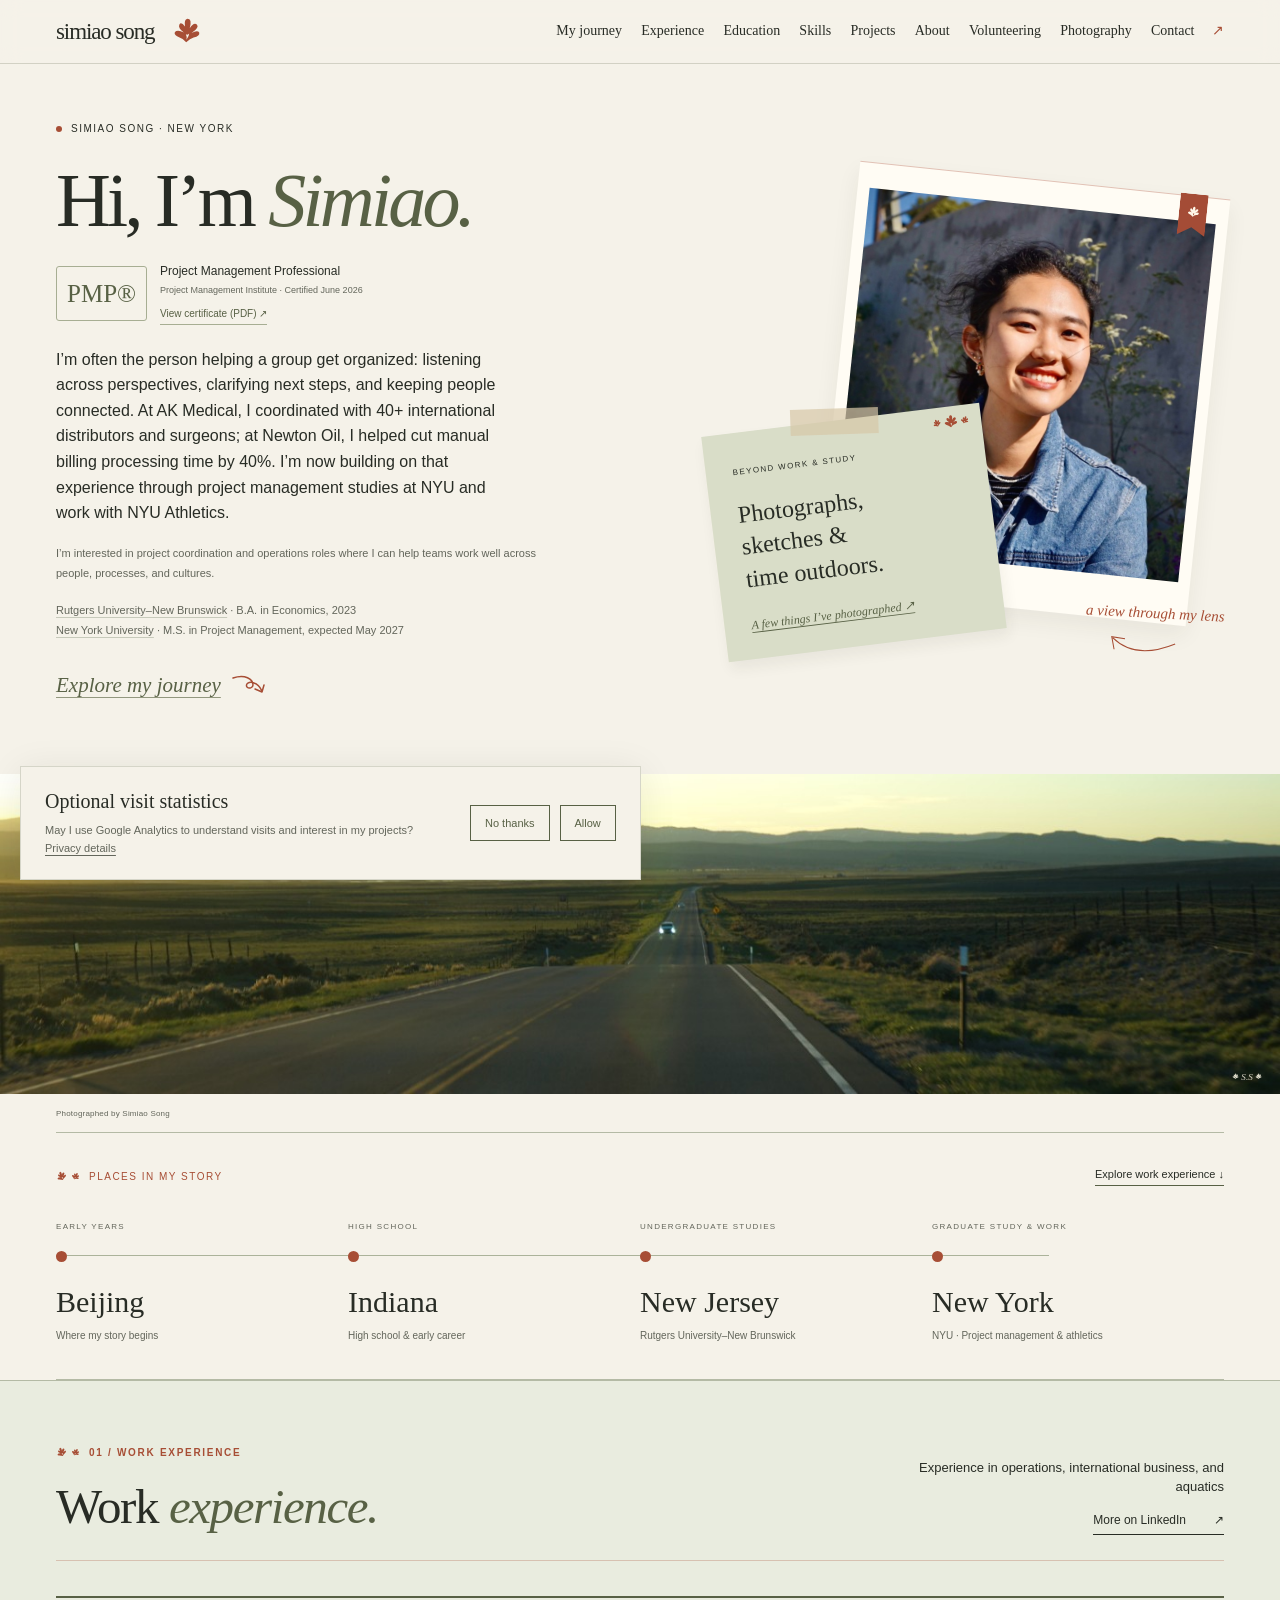
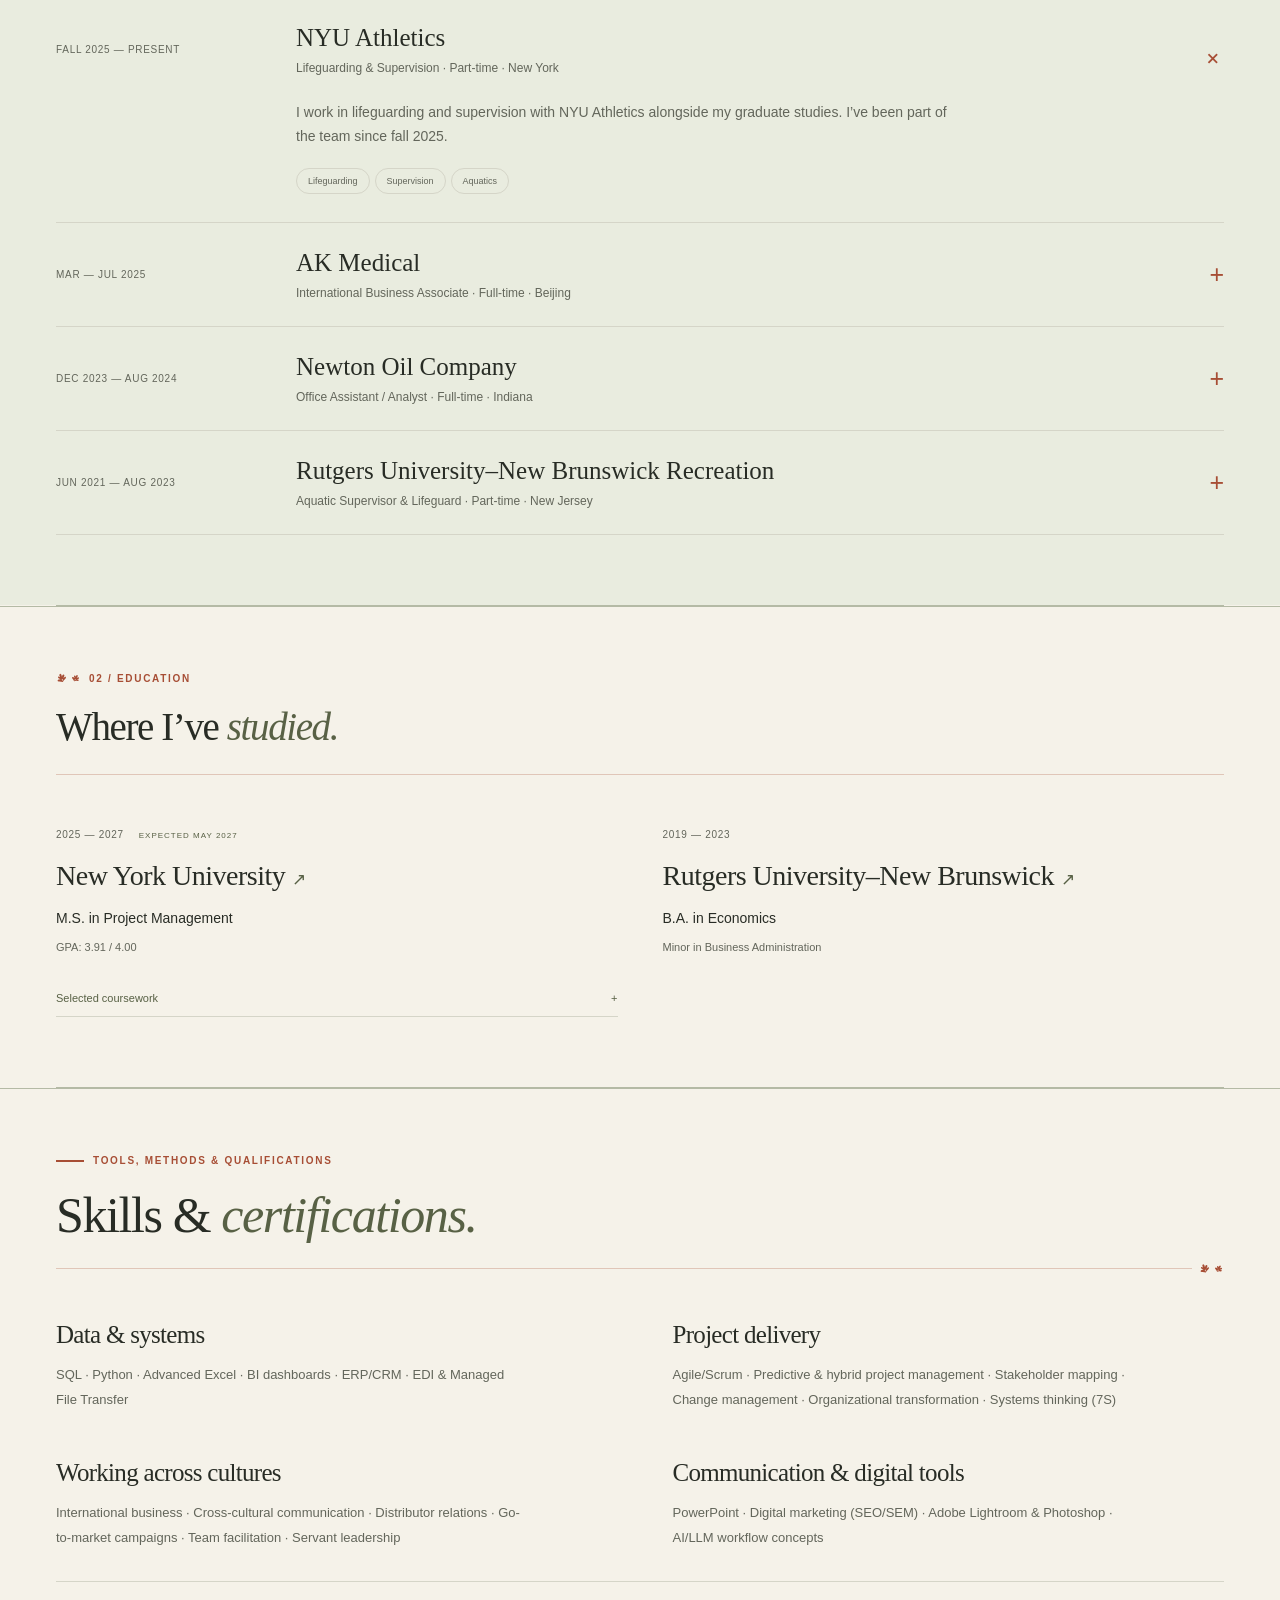
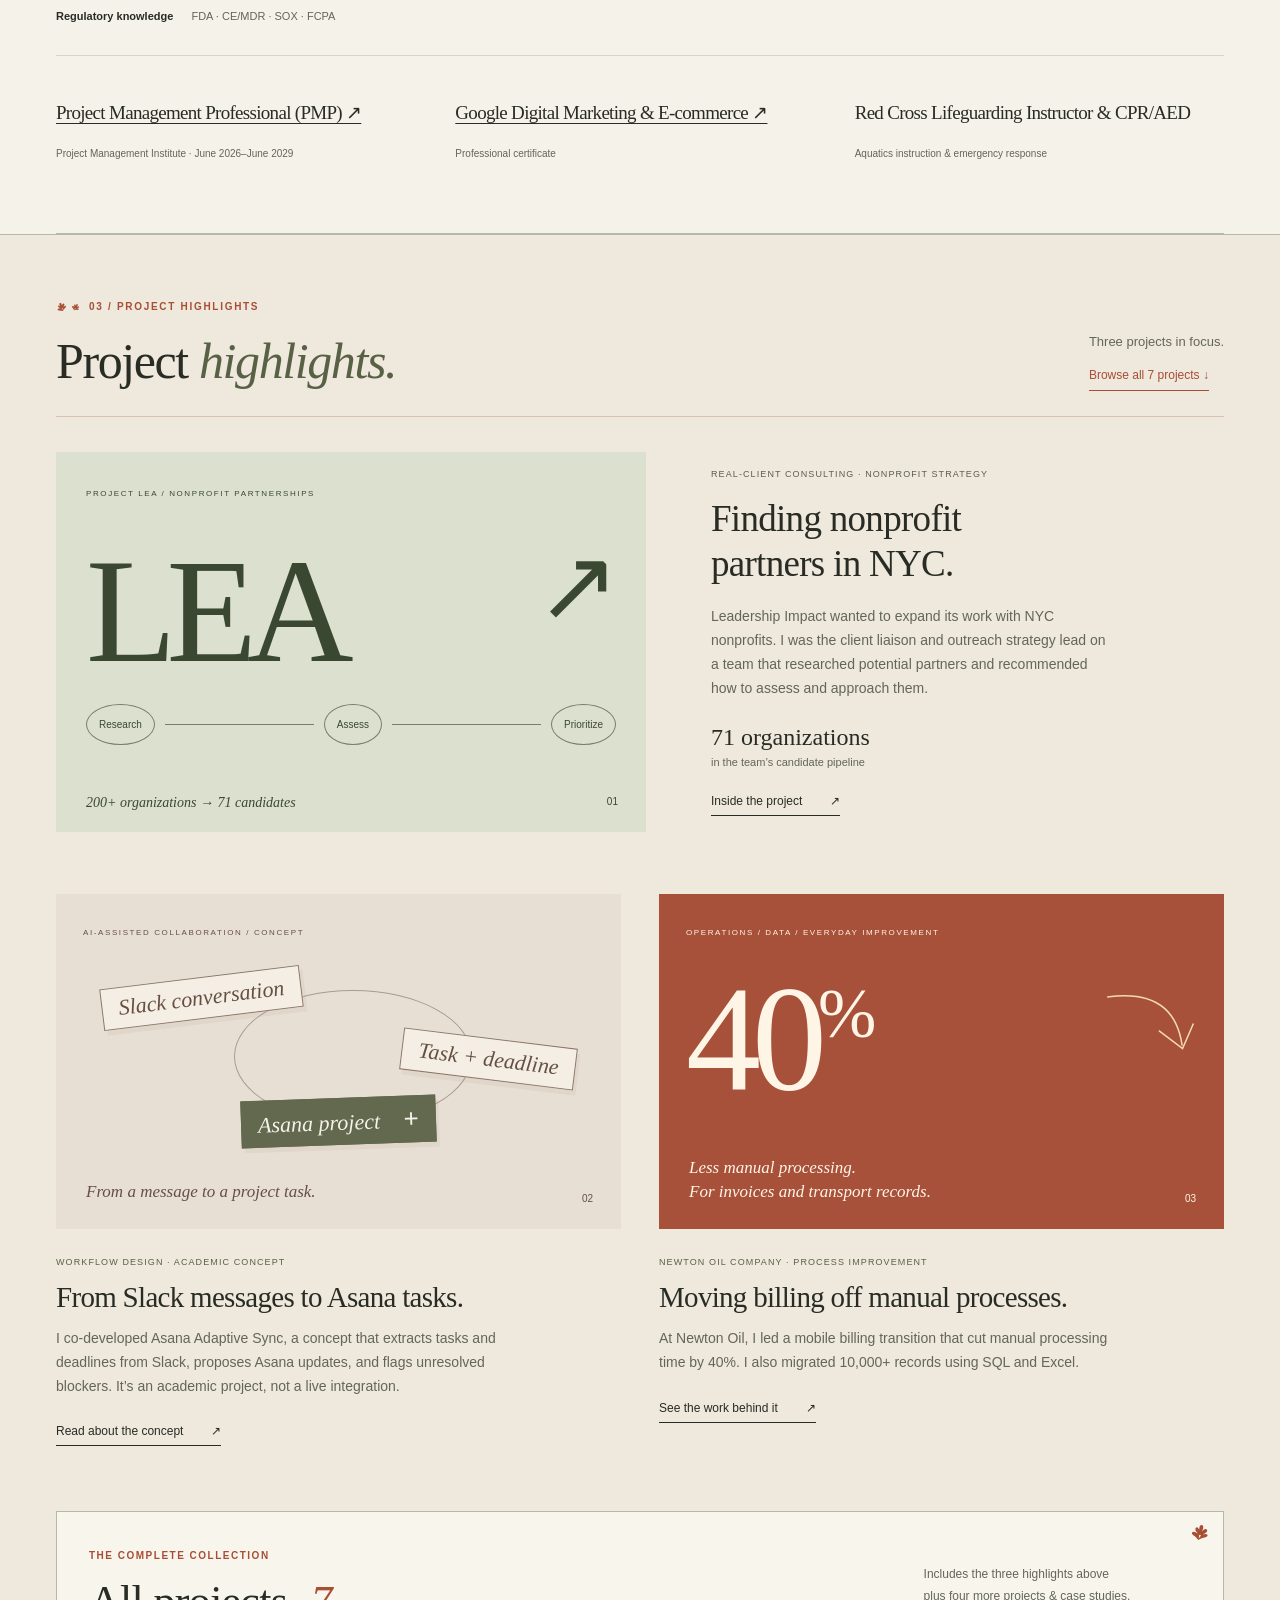
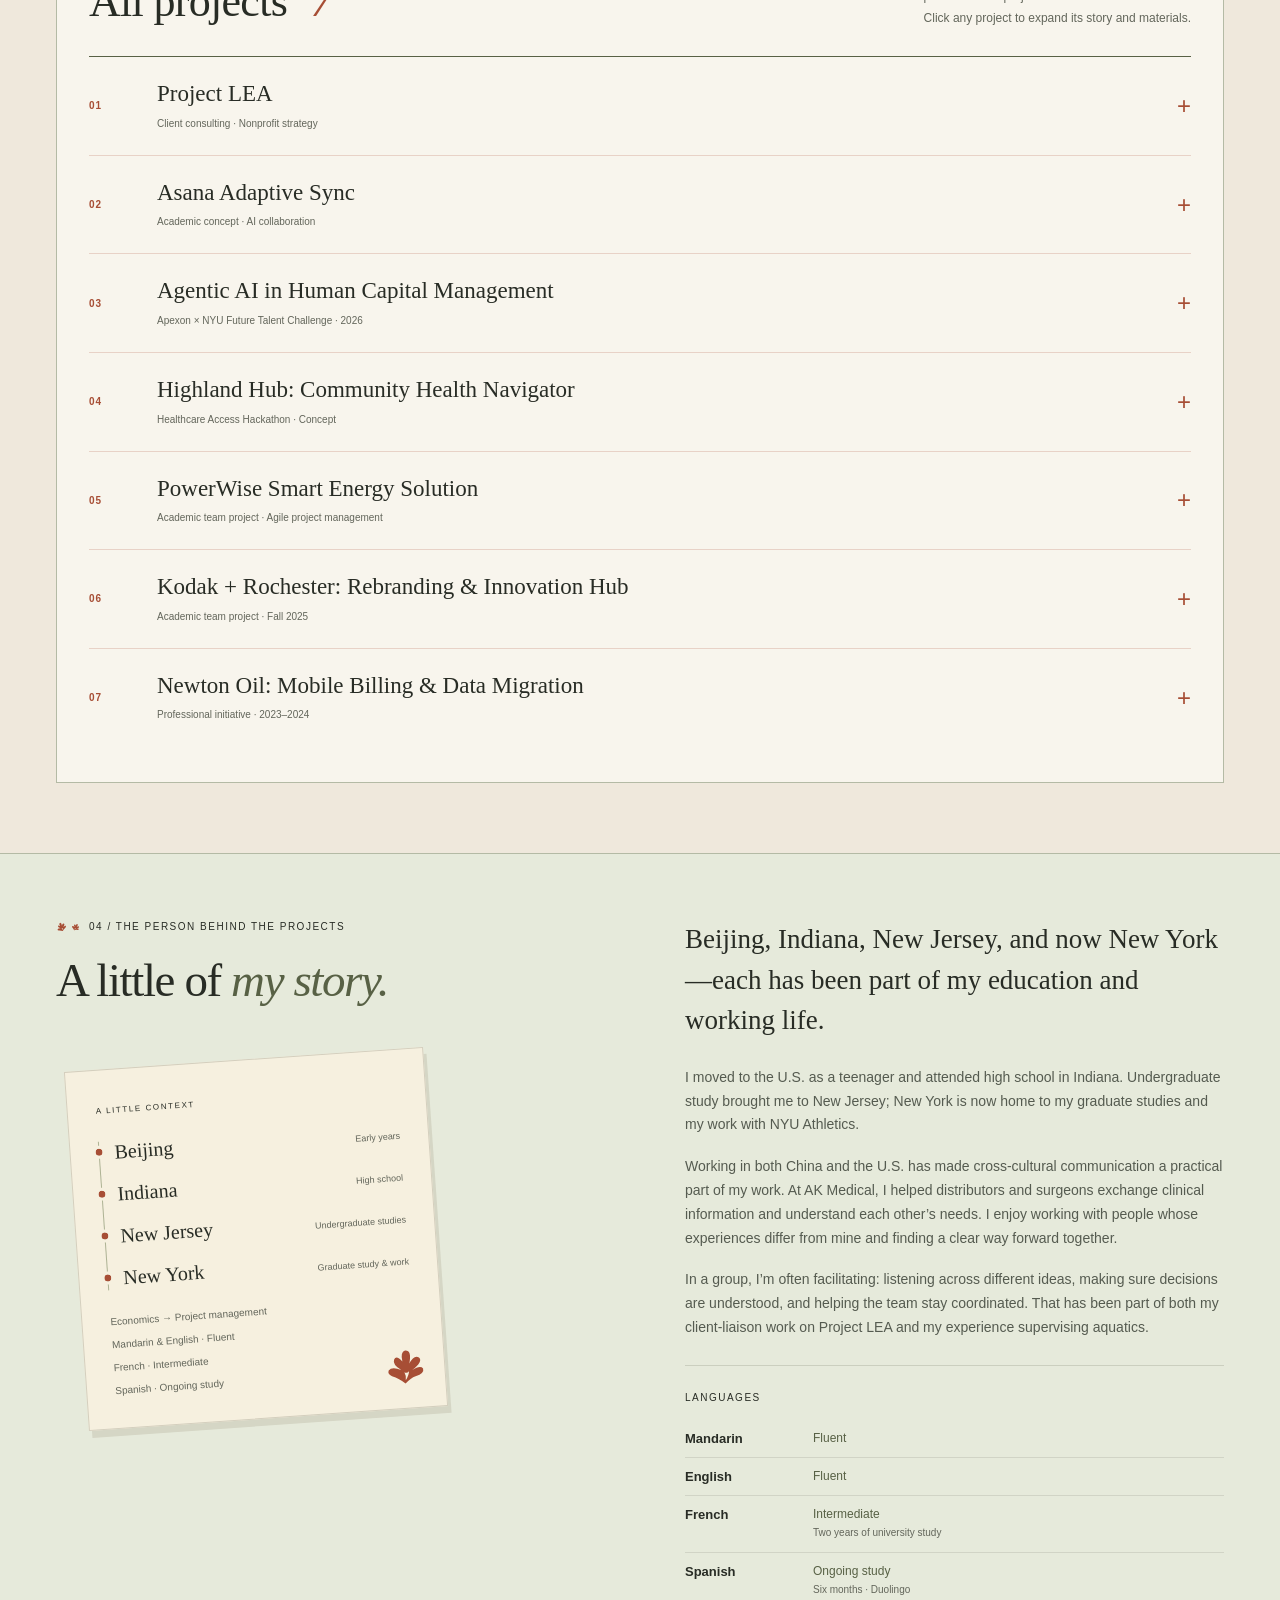
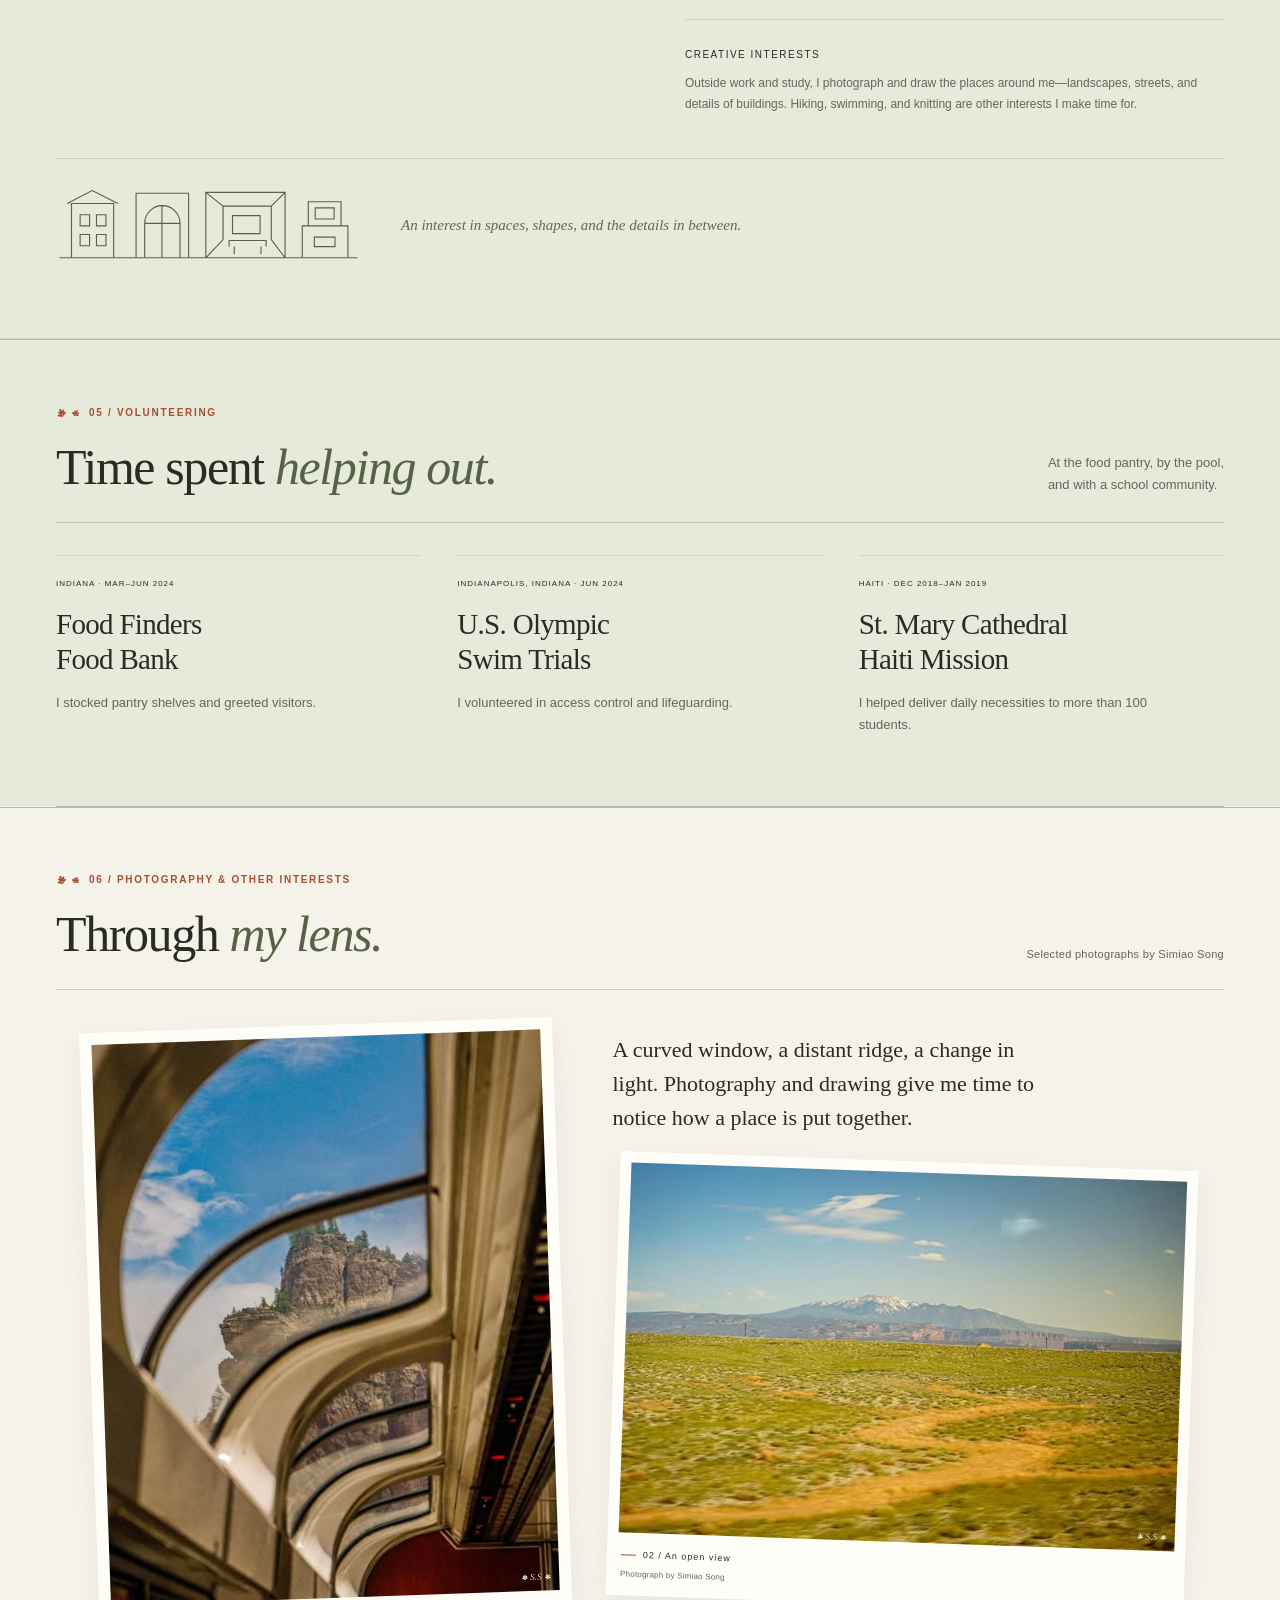
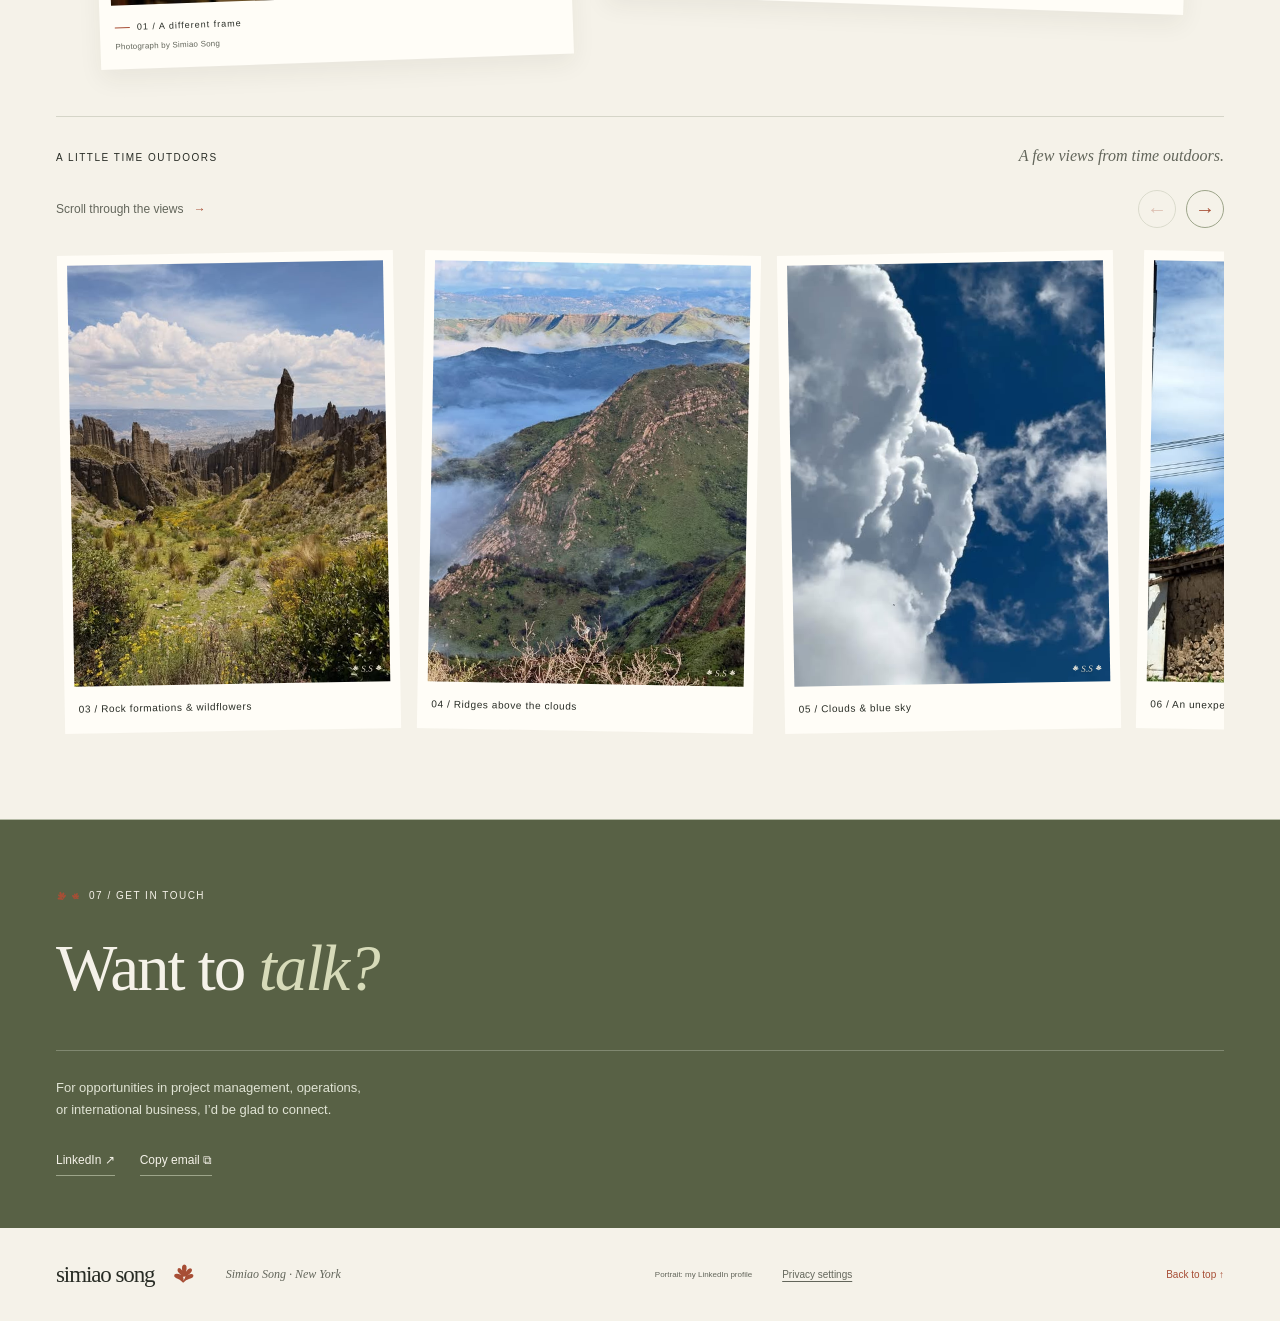
==== commit ce4ee4fe: "Balance language spacing and simplify project collection heading" ====
--- a/index.html
+++ b/index.html
@@ -6,7 +6,7 @@
 <meta name="description" content="Simiao Song: NYU project management master’s student, PMP, and Rutgers University–New Brunswick economics graduate. Cross-cultural communication, international business, billing operations, and nonprofit consulting. Outside work: photography, drawing, hiking, swimming, and knitting.">
 <link rel="canonical" href="https://simiao-song.github.io/"><meta property="og:url" content="https://simiao-song.github.io/">
 <meta name="theme-color" content="#f5f2e9"><meta property="og:title" content="Simiao Song, PMP® — Project Management & Operations"><meta property="og:description" content="Meet Simiao Song, PMP: NYU project management student, Rutgers University–New Brunswick graduate, and lifeguard and supervisor with NYU Athletics."><meta property="og:type" content="website">
-<link rel="icon" href="folded-iris.svg" type="image/svg+xml"><link rel="stylesheet" href="style.css?v=20261120collection">
+<link rel="icon" href="folded-iris.svg" type="image/svg+xml"><link rel="stylesheet" href="style.css?v=20261120collectioniris">
 <script src="script.js?v=20261120iris" defer></script>
 
 <script src="analytics.js?v=20261116" defer></script>
@@ -33,7 +33,10 @@
 <article class="project project-lea"><a class="project-art lea-art" href="#project-lea" data-project="lea" aria-label="Read Project LEA project story"><span class="art-kicker">PROJECT LEA / NONPROFIT PARTNERSHIPS</span><div class="lea-word">LEA<span>↗</span></div><div class="network" aria-hidden="true"><span>Research</span><i></i><span>Assess</span><i></i><span>Prioritize</span></div><span class="art-bottom">200+ organizations → 71 candidates</span><span class="art-index">01</span></a><div class="project-copy"><p class="eyebrow">REAL-CLIENT CONSULTING · NONPROFIT STRATEGY</p><h3>Finding nonprofit <br>partners in NYC.</h3><p>Leadership Impact wanted to expand its work with NYC nonprofits. I was the client liaison and outreach strategy lead on a team that researched potential partners and recommended how to assess and approach them.</p><div class="project-result"><strong>71 organizations</strong><span>in the team’s candidate pipeline</span></div><a class="text-link" href="#project-lea" data-project="lea">Inside the project <span aria-hidden="true">↗</span></a></div></article>
 <div class="project-grid"><article class="small-project"><a class="project-art sync-art" href="#project-sync" data-project="sync" aria-label="Read Asana Adaptive Sync concept"><span class="art-kicker">AI-ASSISTED COLLABORATION / CONCEPT</span><div class="sync-diagram" aria-hidden="true"><span class="sync-tab t1">Slack conversation</span><span class="sync-tab t2">Task + deadline</span><span class="sync-line"></span><span class="sync-tab t3">Asana project <b aria-hidden="true">+</b></span></div><span class="art-bottom">From a message to a project task.</span><span class="art-index">02</span></a><p class="eyebrow">WORKFLOW DESIGN · ACADEMIC CONCEPT</p><h3>From Slack messages to Asana tasks.</h3><p>I co-developed Asana Adaptive Sync, a concept that extracts tasks and deadlines from Slack, proposes Asana updates, and flags unresolved blockers. It’s an academic project, not a live integration.</p><a class="text-link" href="#project-sync" data-project="sync">Read about the concept <span aria-hidden="true">↗</span></a></article>
 <article class="small-project"><a class="project-art operations-art" href="#project-operations" data-project="operations" aria-label="Read Newton Oil operations story"><span class="art-kicker">OPERATIONS / DATA / EVERYDAY IMPROVEMENT</span><div class="operations-number">40<span>%</span><svg viewBox="0 0 120 110" aria-hidden="true"><path d="M10 10 Q100 10 100 88 M72 64 L100 92 L119 61"/></svg></div><span class="art-bottom">Less manual processing. <br>For invoices and transport records.</span><span class="art-index">03</span></a><p class="eyebrow">NEWTON OIL COMPANY · PROCESS IMPROVEMENT</p><h3>Moving billing off manual processes.</h3><p>At Newton Oil, I led a mobile billing transition that cut manual processing time by 40%. I also migrated 10,000+ records using SQL and Excel.</p><a class="text-link" href="#project-operations" data-project="operations">See the work behind it <span aria-hidden="true">↗</span></a></article></div>
-<div class="project-library" id="project-library"><div class="library-heading"><div><p class="eyebrow">THE COMPLETE COLLECTION</p><h3>All projects <span class="project-count">7</span></h3></div><p>Includes the three highlights above<br>plus four more projects &amp; case studies.<br>Click any project to expand its story and materials.</p></div><div class="catalog-list"><details class="catalog-item" id="catalog-lea"><summary><span class="catalog-number">01</span><span class="catalog-title"><strong>Project LEA</strong><span>Client consulting · Nonprofit strategy</span></span><span class="catalog-plus" aria-hidden="true">+</span></summary><div class="catalog-content"><p class="catalog-role">Client liaison &amp; outreach strategy lead</p><p class="catalog-intro">Our consulting team researched potential NYC nonprofit partners for Leadership Impact and recommended how to assess and approach them.</p><div class="catalog-facts"><div><h4>My contribution</h4><p>Client communication and outreach strategy, alongside the team’s research and recommendations.</p></div><div><h4>Team deliverables</h4><p>A 71-organization candidate pipeline, stakeholder assessment framework, and phased implementation recommendations.</p></div><div><h4>Context</h4><p>Real-client consulting engagement. Candidate organizations are prospects, not confirmed partnerships.</p></div></div><div class="catalog-tags"><span class="tag">Stakeholder research</span><span class="tag">Client communication</span><span class="tag">Outreach strategy</span></div><div class="project-documents"><p class="eyebrow">PROJECT MATERIALS</p><a href="assets/project-lea-presentation.pdf" target="_blank" rel="noopener noreferrer"><span>View team presentation ↗</span><small>22 slides · PDF</small></a></div></div></details><details class="catalog-item" id="catalog-asana"><summary><span class="catalog-number">02</span><span class="catalog-title"><strong>Asana Adaptive Sync</strong><span>Academic concept · AI collaboration</span></span><span class="catalog-plus" aria-hidden="true">+</span></summary><div class="catalog-content"><p class="catalog-role">Team concept development</p><p class="catalog-intro">A proposed AI layer that captures tasks, owners, deadlines, and blockers from Slack conversations and turns them into structured Asana updates.</p><div class="catalog-facts"><div><h4>Proposed workflow</h4><p>Three capabilities: project initialization, real-time task updates, and risk alerts based on repeated delays or unresolved blockers.</p></div><div><h4>Project materials</h4><p>Concept presentation and demonstration script describing how teams review and confirm suggested updates.</p></div><div><h4>Context</h4><p>Academic concept; not an official Asana feature or a deployed integration.</p></div></div><div class="catalog-tags"><span class="tag">Workflow analysis</span><span class="tag">AI product concepts</span><span class="tag">Team collaboration</span></div><div class="project-documents"><p class="eyebrow">PROJECT MATERIALS</p><a href="assets/asana-adaptive-sync-presentation.pdf" target="_blank" rel="noopener noreferrer"><span>View Asana presentation ↗</span><small>13 slides · PDF</small></a></div></div></details><details class="catalog-item" id="catalog-apexon"><summary><span class="catalog-number">03</span><span class="catalog-title"><strong>Agentic AI in Human Capital Management</strong><span>Apexon × NYU Future Talent Challenge · 2026</span></span><span class="catalog-plus" aria-hidden="true">+</span></summary><div class="catalog-content"><p class="catalog-role">Individual case analysis &amp; presentation</p><p class="catalog-intro">An analysis of where AI agents could support coordination in a small consulting firm, and where decisions should remain with people.</p><div class="catalog-facts"><div><h4>The analysis</h4><p>Applied the SME Consulting case to the gap between informal decisions and a project’s system of record. Recommended agents for coordination and risk flagging, with human review of consequential actions.</p></div><div><h4>Design principles</h4><p>Traceable reasoning logs, human approval of proposed actions, multidimensional performance review, and checks for overreliance.</p></div><div><h4>Deliverables</h4><p>Written case analysis and slide presentation. The recommendations are a strategy proposal, not a deployed organizational system.</p></div></div><div class="catalog-tags"><span class="tag">AI strategy</span><span class="tag">Human oversight</span><span class="tag">Organizational analysis</span></div></div></details><details class="catalog-item" id="catalog-highland"><summary><span class="catalog-number">04</span><span class="catalog-title"><strong>Highland Hub: Community Health Navigator</strong><span>Healthcare Access Hackathon · Concept</span></span><span class="catalog-plus" aria-hidden="true">+</span></summary><div class="catalog-content"><p class="catalog-role">Service &amp; workflow concept</p><p class="catalog-intro">A proposed voice-first navigation service for rural residents, paired with a care-coordinator dashboard to organize requests and follow-up.</p><div class="catalog-facts"><div><h4>The concept</h4><p>A walk-up station and phone-based service for finding local providers, pharmacies, transport, and social resources, with accessible plain-language interaction.</p></div><div><h4>Operational design</h4><p>Structured intake records, resource verification, referral tracking, and human review or escalation where needed.</p></div><div><h4>Deliverable &amp; status</h4><p>A concept document and two-slide pitch (Bridge-IT) for the Highland Health Access Initiative. A proposed service design; benefits in the pitch are targets, with no clinical deployment or measured patient outcomes claimed.</p></div></div><div class="catalog-tags"><span class="tag">Service design</span><span class="tag">Access &amp; usability</span><span class="tag">Care-coordination workflows</span></div><div class="project-documents"><p class="eyebrow">PROJECT MATERIALS</p><a href="assets/highland-hub-pitch.pdf" target="_blank" rel="noopener noreferrer"><span>View the two-slide pitch ↗</span><small>2 slides · PDF</small></a><a href="assets/highland-hub-concept.pdf" target="_blank" rel="noopener noreferrer"><span>Read the concept document ↗</span><small>11 pages · PDF</small></a></div></div></details><details class="catalog-item" id="catalog-powerwise"><summary><span class="catalog-number">05</span><span class="catalog-title"><strong>PowerWise Smart Energy Solution</strong><span>Academic team project · Agile project management</span></span><span class="catalog-plus" aria-hidden="true">+</span></summary><div class="catalog-content"><p class="catalog-role">Team project planning</p><p class="catalog-intro">A delivery plan for a proposed household energy-monitoring system, connecting circuit-level sensors with mobile and web applications.</p><div class="catalog-facts"><div><h4>Planning work</h4><p>User stories, a prioritized product backlog, estimation, and a release roadmap spanning eight sprints over sixteen weeks.</p></div><div><h4>Delivery approach</h4><p>Combined Scrum, Kanban, and iterative delivery with structured planning for hardware and compliance dependencies.</p></div><div><h4>Deliverables &amp; context</h4><p>Project proposal, user stories, backlog, and presentation. The product, organization, and delivery targets belong to an academic simulation, not a launched business.</p></div></div><div class="catalog-tags"><span class="tag">Agile &amp; hybrid planning</span><span class="tag">Backlog prioritization</span><span class="tag">Release planning</span></div><div class="project-documents"><p class="eyebrow">PROJECT MATERIALS</p><a href="assets/powerwise-presentation.pdf" target="_blank" rel="noopener noreferrer"><span>View PowerWise presentation ↗</span><small>18 slides · PDF</small></a></div></div></details><details class="catalog-item" id="catalog-kodak"><summary><span class="catalog-number">06</span><span class="catalog-title"><strong>Kodak + Rochester: Rebranding &amp; Innovation Hub</strong><span>Academic team project · Fall 2025</span></span><span class="catalog-plus" aria-hidden="true">+</span></summary><div class="catalog-content"><p class="catalog-role">Business case &amp; project planning</p><p class="catalog-intro">A simulated rebranding and community-development proposal connecting Kodak’s imaging heritage with an innovation hub in Rochester.</p><div class="catalog-facts"><div><h4>The proposal</h4><p>Linked a brand-renewal campaign with a proposed innovation and community hub at Eastman Business Park.</p></div><div><h4>Project work</h4><p>The team developed a business case, stakeholder requirements, user personas, and a phased delivery plan. My presentation sections covered scope, deliverables and boundaries, risk mitigation, estimated costs, and expected benefits.</p></div><div><h4>Context</h4><p>Academic planning exercise, not a Kodak client engagement. Proposed partners, budgets, targets, and benefits are assumptions rather than achieved results.</p></div></div><div class="catalog-tags"><span class="tag">Business case development</span><span class="tag">Stakeholder planning</span><span class="tag">User personas</span></div><div class="project-documents"><p class="eyebrow">PROJECT MATERIALS</p><a href="assets/kodak-rochester-presentation.pdf" target="_blank" rel="noopener noreferrer"><span>View Rochester presentation ↗</span><small>16 slides · PDF</small></a></div></div></details><details class="catalog-item" id="catalog-newton"><summary><span class="catalog-number">07</span><span class="catalog-title"><strong>Newton Oil: Mobile Billing &amp; Data Migration</strong><span>Professional initiative · 2023–2024</span></span><span class="catalog-plus" aria-hidden="true">+</span></summary><div class="catalog-content"><p class="catalog-role">Office Assistant / Analyst</p><p class="catalog-intro">A transition to mobile billing and the migration of more than 10,000 records using SQL and Excel.</p><div class="catalog-facts"><div><h4>My contribution</h4><p>Led the billing transition, managed record migration, and coordinated with vendors on EDI and Managed File Transfer solutions.</p></div><div><h4>Reported results</h4><p>40% less manual processing time for transport records and invoices; 15% improvement in record accuracy; reporting lag reduced from days to hours.</p></div><div><h4>Context</h4><p>Professional work at Newton Oil Company. Company records and internal materials are not published here.</p></div></div><div class="catalog-tags"><span class="tag">Process improvement</span><span class="tag">SQL &amp; Excel</span><span class="tag">Vendor coordination</span></div></div></details></div></div></section>
+<div class="project-library" id="project-library"><svg class="collection-iris" aria-hidden="true" focusable="false" xmlns="http://www.w3.org/2000/svg" viewBox="4 1 94 94">
+  <path fill="#a74e35" fill-rule="evenodd" d="M48 85 Q34 71 17 65 Q6 59 10 51 Q18 42 40 52 Q19 37 25 25 Q31 15 44 32 Q40 9 52 6 Q69 6 60 38 Q73 17 84 25 Q94 35 66 54 Q86 43 92 52 Q95 64 73 69 Q61 72 48 85Z M47 58 Q51 66 49 77 Q58 64 58 56 Q53 62 47 58Z"/>
+</svg>
+<div class="library-heading"><div><p class="eyebrow">THE COMPLETE COLLECTION</p><h3>All projects <span class="project-count">7</span></h3></div><p>Includes the three highlights above<br>plus four more projects &amp; case studies.<br>Click any project to expand its story and materials.</p></div><div class="catalog-list"><details class="catalog-item" id="catalog-lea"><summary><span class="catalog-number">01</span><span class="catalog-title"><strong>Project LEA</strong><span>Client consulting · Nonprofit strategy</span></span><span class="catalog-plus" aria-hidden="true">+</span></summary><div class="catalog-content"><p class="catalog-role">Client liaison &amp; outreach strategy lead</p><p class="catalog-intro">Our consulting team researched potential NYC nonprofit partners for Leadership Impact and recommended how to assess and approach them.</p><div class="catalog-facts"><div><h4>My contribution</h4><p>Client communication and outreach strategy, alongside the team’s research and recommendations.</p></div><div><h4>Team deliverables</h4><p>A 71-organization candidate pipeline, stakeholder assessment framework, and phased implementation recommendations.</p></div><div><h4>Context</h4><p>Real-client consulting engagement. Candidate organizations are prospects, not confirmed partnerships.</p></div></div><div class="catalog-tags"><span class="tag">Stakeholder research</span><span class="tag">Client communication</span><span class="tag">Outreach strategy</span></div><div class="project-documents"><p class="eyebrow">PROJECT MATERIALS</p><a href="assets/project-lea-presentation.pdf" target="_blank" rel="noopener noreferrer"><span>View team presentation ↗</span><small>22 slides · PDF</small></a></div></div></details><details class="catalog-item" id="catalog-asana"><summary><span class="catalog-number">02</span><span class="catalog-title"><strong>Asana Adaptive Sync</strong><span>Academic concept · AI collaboration</span></span><span class="catalog-plus" aria-hidden="true">+</span></summary><div class="catalog-content"><p class="catalog-role">Team concept development</p><p class="catalog-intro">A proposed AI layer that captures tasks, owners, deadlines, and blockers from Slack conversations and turns them into structured Asana updates.</p><div class="catalog-facts"><div><h4>Proposed workflow</h4><p>Three capabilities: project initialization, real-time task updates, and risk alerts based on repeated delays or unresolved blockers.</p></div><div><h4>Project materials</h4><p>Concept presentation and demonstration script describing how teams review and confirm suggested updates.</p></div><div><h4>Context</h4><p>Academic concept; not an official Asana feature or a deployed integration.</p></div></div><div class="catalog-tags"><span class="tag">Workflow analysis</span><span class="tag">AI product concepts</span><span class="tag">Team collaboration</span></div><div class="project-documents"><p class="eyebrow">PROJECT MATERIALS</p><a href="assets/asana-adaptive-sync-presentation.pdf" target="_blank" rel="noopener noreferrer"><span>View Asana presentation ↗</span><small>13 slides · PDF</small></a></div></div></details><details class="catalog-item" id="catalog-apexon"><summary><span class="catalog-number">03</span><span class="catalog-title"><strong>Agentic AI in Human Capital Management</strong><span>Apexon × NYU Future Talent Challenge · 2026</span></span><span class="catalog-plus" aria-hidden="true">+</span></summary><div class="catalog-content"><p class="catalog-role">Individual case analysis &amp; presentation</p><p class="catalog-intro">An analysis of where AI agents could support coordination in a small consulting firm, and where decisions should remain with people.</p><div class="catalog-facts"><div><h4>The analysis</h4><p>Applied the SME Consulting case to the gap between informal decisions and a project’s system of record. Recommended agents for coordination and risk flagging, with human review of consequential actions.</p></div><div><h4>Design principles</h4><p>Traceable reasoning logs, human approval of proposed actions, multidimensional performance review, and checks for overreliance.</p></div><div><h4>Deliverables</h4><p>Written case analysis and slide presentation. The recommendations are a strategy proposal, not a deployed organizational system.</p></div></div><div class="catalog-tags"><span class="tag">AI strategy</span><span class="tag">Human oversight</span><span class="tag">Organizational analysis</span></div></div></details><details class="catalog-item" id="catalog-highland"><summary><span class="catalog-number">04</span><span class="catalog-title"><strong>Highland Hub: Community Health Navigator</strong><span>Healthcare Access Hackathon · Concept</span></span><span class="catalog-plus" aria-hidden="true">+</span></summary><div class="catalog-content"><p class="catalog-role">Service &amp; workflow concept</p><p class="catalog-intro">A proposed voice-first navigation service for rural residents, paired with a care-coordinator dashboard to organize requests and follow-up.</p><div class="catalog-facts"><div><h4>The concept</h4><p>A walk-up station and phone-based service for finding local providers, pharmacies, transport, and social resources, with accessible plain-language interaction.</p></div><div><h4>Operational design</h4><p>Structured intake records, resource verification, referral tracking, and human review or escalation where needed.</p></div><div><h4>Deliverable &amp; status</h4><p>A concept document and two-slide pitch (Bridge-IT) for the Highland Health Access Initiative. A proposed service design; benefits in the pitch are targets, with no clinical deployment or measured patient outcomes claimed.</p></div></div><div class="catalog-tags"><span class="tag">Service design</span><span class="tag">Access &amp; usability</span><span class="tag">Care-coordination workflows</span></div><div class="project-documents"><p class="eyebrow">PROJECT MATERIALS</p><a href="assets/highland-hub-pitch.pdf" target="_blank" rel="noopener noreferrer"><span>View the two-slide pitch ↗</span><small>2 slides · PDF</small></a><a href="assets/highland-hub-concept.pdf" target="_blank" rel="noopener noreferrer"><span>Read the concept document ↗</span><small>11 pages · PDF</small></a></div></div></details><details class="catalog-item" id="catalog-powerwise"><summary><span class="catalog-number">05</span><span class="catalog-title"><strong>PowerWise Smart Energy Solution</strong><span>Academic team project · Agile project management</span></span><span class="catalog-plus" aria-hidden="true">+</span></summary><div class="catalog-content"><p class="catalog-role">Team project planning</p><p class="catalog-intro">A delivery plan for a proposed household energy-monitoring system, connecting circuit-level sensors with mobile and web applications.</p><div class="catalog-facts"><div><h4>Planning work</h4><p>User stories, a prioritized product backlog, estimation, and a release roadmap spanning eight sprints over sixteen weeks.</p></div><div><h4>Delivery approach</h4><p>Combined Scrum, Kanban, and iterative delivery with structured planning for hardware and compliance dependencies.</p></div><div><h4>Deliverables &amp; context</h4><p>Project proposal, user stories, backlog, and presentation. The product, organization, and delivery targets belong to an academic simulation, not a launched business.</p></div></div><div class="catalog-tags"><span class="tag">Agile &amp; hybrid planning</span><span class="tag">Backlog prioritization</span><span class="tag">Release planning</span></div><div class="project-documents"><p class="eyebrow">PROJECT MATERIALS</p><a href="assets/powerwise-presentation.pdf" target="_blank" rel="noopener noreferrer"><span>View PowerWise presentation ↗</span><small>18 slides · PDF</small></a></div></div></details><details class="catalog-item" id="catalog-kodak"><summary><span class="catalog-number">06</span><span class="catalog-title"><strong>Kodak + Rochester: Rebranding &amp; Innovation Hub</strong><span>Academic team project · Fall 2025</span></span><span class="catalog-plus" aria-hidden="true">+</span></summary><div class="catalog-content"><p class="catalog-role">Business case &amp; project planning</p><p class="catalog-intro">A simulated rebranding and community-development proposal connecting Kodak’s imaging heritage with an innovation hub in Rochester.</p><div class="catalog-facts"><div><h4>The proposal</h4><p>Linked a brand-renewal campaign with a proposed innovation and community hub at Eastman Business Park.</p></div><div><h4>Project work</h4><p>The team developed a business case, stakeholder requirements, user personas, and a phased delivery plan. My presentation sections covered scope, deliverables and boundaries, risk mitigation, estimated costs, and expected benefits.</p></div><div><h4>Context</h4><p>Academic planning exercise, not a Kodak client engagement. Proposed partners, budgets, targets, and benefits are assumptions rather than achieved results.</p></div></div><div class="catalog-tags"><span class="tag">Business case development</span><span class="tag">Stakeholder planning</span><span class="tag">User personas</span></div><div class="project-documents"><p class="eyebrow">PROJECT MATERIALS</p><a href="assets/kodak-rochester-presentation.pdf" target="_blank" rel="noopener noreferrer"><span>View Rochester presentation ↗</span><small>16 slides · PDF</small></a></div></div></details><details class="catalog-item" id="catalog-newton"><summary><span class="catalog-number">07</span><span class="catalog-title"><strong>Newton Oil: Mobile Billing &amp; Data Migration</strong><span>Professional initiative · 2023–2024</span></span><span class="catalog-plus" aria-hidden="true">+</span></summary><div class="catalog-content"><p class="catalog-role">Office Assistant / Analyst</p><p class="catalog-intro">A transition to mobile billing and the migration of more than 10,000 records using SQL and Excel.</p><div class="catalog-facts"><div><h4>My contribution</h4><p>Led the billing transition, managed record migration, and coordinated with vendors on EDI and Managed File Transfer solutions.</p></div><div><h4>Reported results</h4><p>40% less manual processing time for transport records and invoices; 15% improvement in record accuracy; reporting lag reduced from days to hours.</p></div><div><h4>Context</h4><p>Professional work at Newton Oil Company. Company records and internal materials are not published here.</p></div></div><div class="catalog-tags"><span class="tag">Process improvement</span><span class="tag">SQL &amp; Excel</span><span class="tag">Vendor coordination</span></div></div></details></div></div></section>
 
 
 <section class="about-section" id="about" aria-labelledby="about-title"><div class="wrap about-grid"><div class="about-left"><p class="eyebrow petal-label"><span class="iris-seam" aria-hidden="true"><svg focusable="false" viewBox="0 0 100 100" fill="none" aria-hidden="true" focusable="false"><path fill="currentColor" fill-rule="evenodd" d="M48 85 Q34 71 17 65 Q6 59 10 51 Q18 42 40 52 Q19 37 25 25 Q31 15 44 32 Q40 9 52 6 Q69 6 60 38 Q73 17 84 25 Q94 35 66 54 Q86 43 92 52 Q95 64 73 69 Q61 72 48 85Z M47 58 Q51 66 49 77 Q58 64 58 56 Q53 62 47 58Z"/></svg><svg focusable="false" viewBox="0 0 100 100" fill="none" aria-hidden="true" focusable="false"><path fill="currentColor" fill-rule="evenodd" d="M48 85 Q34 71 17 65 Q6 59 10 51 Q18 42 40 52 Q19 37 25 25 Q31 15 44 32 Q40 9 52 6 Q69 6 60 38 Q73 17 84 25 Q94 35 66 54 Q86 43 92 52 Q95 64 73 69 Q61 72 48 85Z M47 58 Q51 66 49 77 Q58 64 58 56 Q53 62 47 58Z"/></svg></span>04 / THE PERSON BEHIND THE PROJECTS</p><h2 id="about-title">A little of <em>my story.</em></h2><div class="personal-card"><span class="card-top">A LITTLE CONTEXT</span><ol class="mini-place-timeline"><li><strong>Beijing</strong><span>Early years</span></li><li><strong>Indiana</strong><span>High school</span></li><li><strong>New Jersey</strong><span>Undergraduate studies</span></li><li><strong>New York</strong><span>Graduate study &amp; work</span></li></ol><div class="card-lines"><span>Economics → Project management</span><span>Mandarin &amp; English · Fluent</span><span>French · Intermediate</span><span>Spanish · Ongoing study</span></div><span class="card-flower" aria-hidden="true"><svg focusable="false" viewBox="0 0 100 100" fill="none" aria-hidden="true" focusable="false"><path fill="currentColor" fill-rule="evenodd" d="M48 85 Q34 71 17 65 Q6 59 10 51 Q18 42 40 52 Q19 37 25 25 Q31 15 44 32 Q40 9 52 6 Q69 6 60 38 Q73 17 84 25 Q94 35 66 54 Q86 43 92 52 Q95 64 73 69 Q61 72 48 85Z M47 58 Q51 66 49 77 Q58 64 58 56 Q53 62 47 58Z"/></svg></span></div></div><div class="about-copy"><p class="large-copy">Beijing, Indiana, New Jersey, and now New York—each has been part of my education and working life.</p><p>I moved to the U.S. as a teenager and attended high school in Indiana. Undergraduate study brought me to New Jersey; New York is now home to my graduate studies and my work with NYU Athletics.</p><p>Working in both China and the U.S. has made cross-cultural communication a practical part of my work. At AK Medical, I helped distributors and surgeons exchange clinical information and understand each other’s needs. I enjoy working with people whose experiences differ from mine and finding a clear way forward together.</p><p>In a group, I’m often facilitating: listening across different ideas, making sure decisions are understood, and helping the team stay coordinated. That has been part of both my client-liaison work on Project LEA and my experience supervising aquatics.</p><div class="language-note"><span class="eyebrow">LANGUAGES</span><dl class="language-list"><div><dt>Mandarin</dt><dd>Fluent</dd></div><div><dt>English</dt><dd>Fluent</dd></div><div><dt>French</dt><dd>Intermediate<small>Two years of university study</small></dd></div><div><dt>Spanish</dt><dd>Ongoing study<small>Six months · Duolingo</small></dd></div></dl></div><div class="beyond"><span class="eyebrow">CREATIVE INTERESTS</span><p>Outside work and study, I photograph and draw the places around me—landscapes, streets, and details of buildings. Hiking, swimming, and knitting are other interests I make time for.</p></div></div></div><div class="wrap sketch-strip"><svg viewBox="0 0 360 100" role="img" aria-label="Decorative line drawing of windows, an archway, and a room"><g fill="none" stroke="currentColor" stroke-width="1.3"><path d="M4 88H350M18 88V25H67V88M13 25L42 10L72 25M28 38H39V51H28ZM47 38H58V51H47ZM28 61H39V74H28ZM47 61H58V74H47ZM93 88V13H154V88M103 88V48A20 20 0 0 1 144 48V88M103 48H144M123 28V88M174 88V12H266V88M174 12L194 28H250L266 12M194 28V67M250 28V67M194 67L174 88M250 67L266 88M205 39H237V60H205ZM201 75V68H244V75M207 75V84M238 75V84M286 88V51H339V88M293 51V23H331V51M301 30V43H323V30ZM300 64H324V75H300Z"/></g></svg><p>An interest in spaces, shapes, and the details in between.</p></div></section>
--- a/style.css
+++ b/style.css
@@ -243,12 +243,10 @@
   font: italic 1em/1 Georgia, serif;
   vertical-align: baseline;
 }
-.project-count::after {
-  content: "";
-  position: absolute;
-  inset: auto 0 .04em;
-  height: .1em;
-  border-bottom: 1px solid currentColor;
-  border-radius: 50%;
-  transform: rotate(-8deg);
-}
+
+
+.language-list > div:last-child { padding-bottom: 0; }
+.language-note + .beyond { margin-top: 21px; }
+.project-library { position: relative; }
+.library-heading { border-bottom: 0; }
+.collection-iris { position: absolute; top: 12px; right: 14px; width: 18px; height: 18px; transform: rotate(10deg); pointer-events: none; }
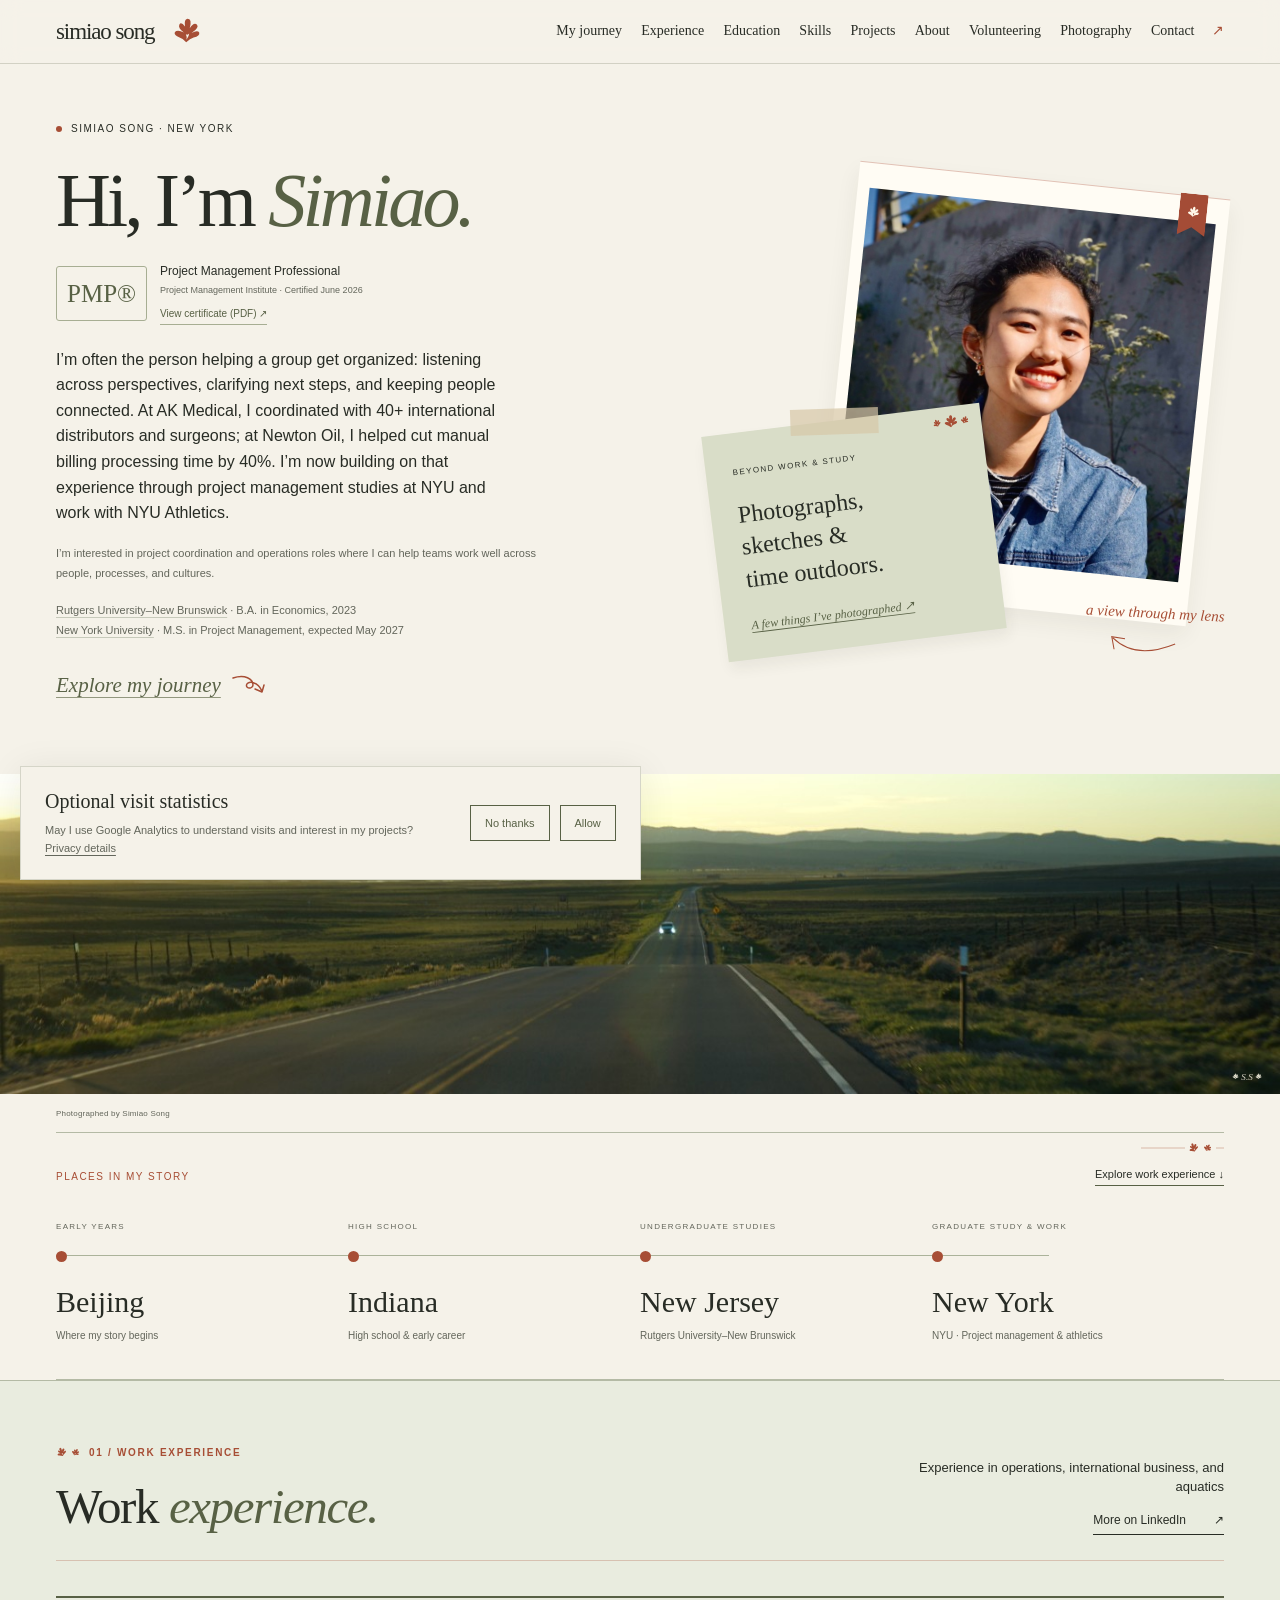
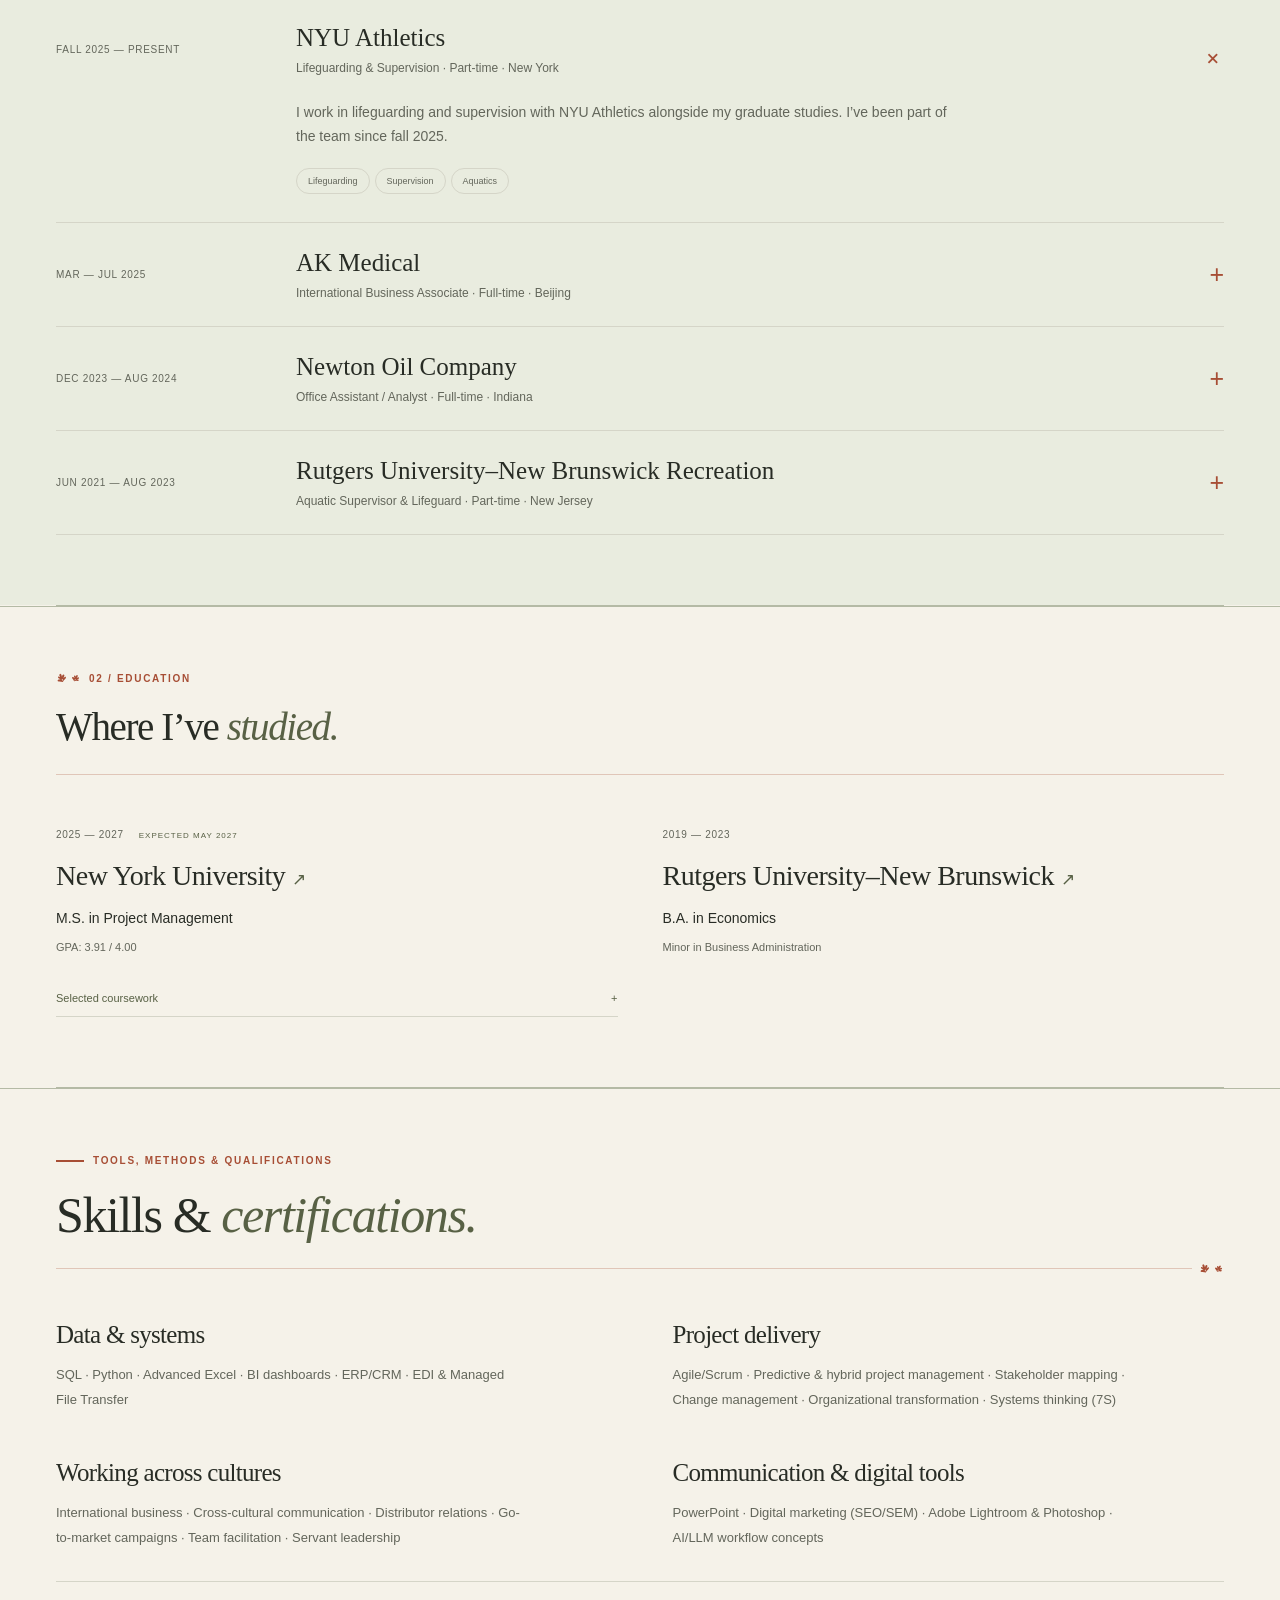
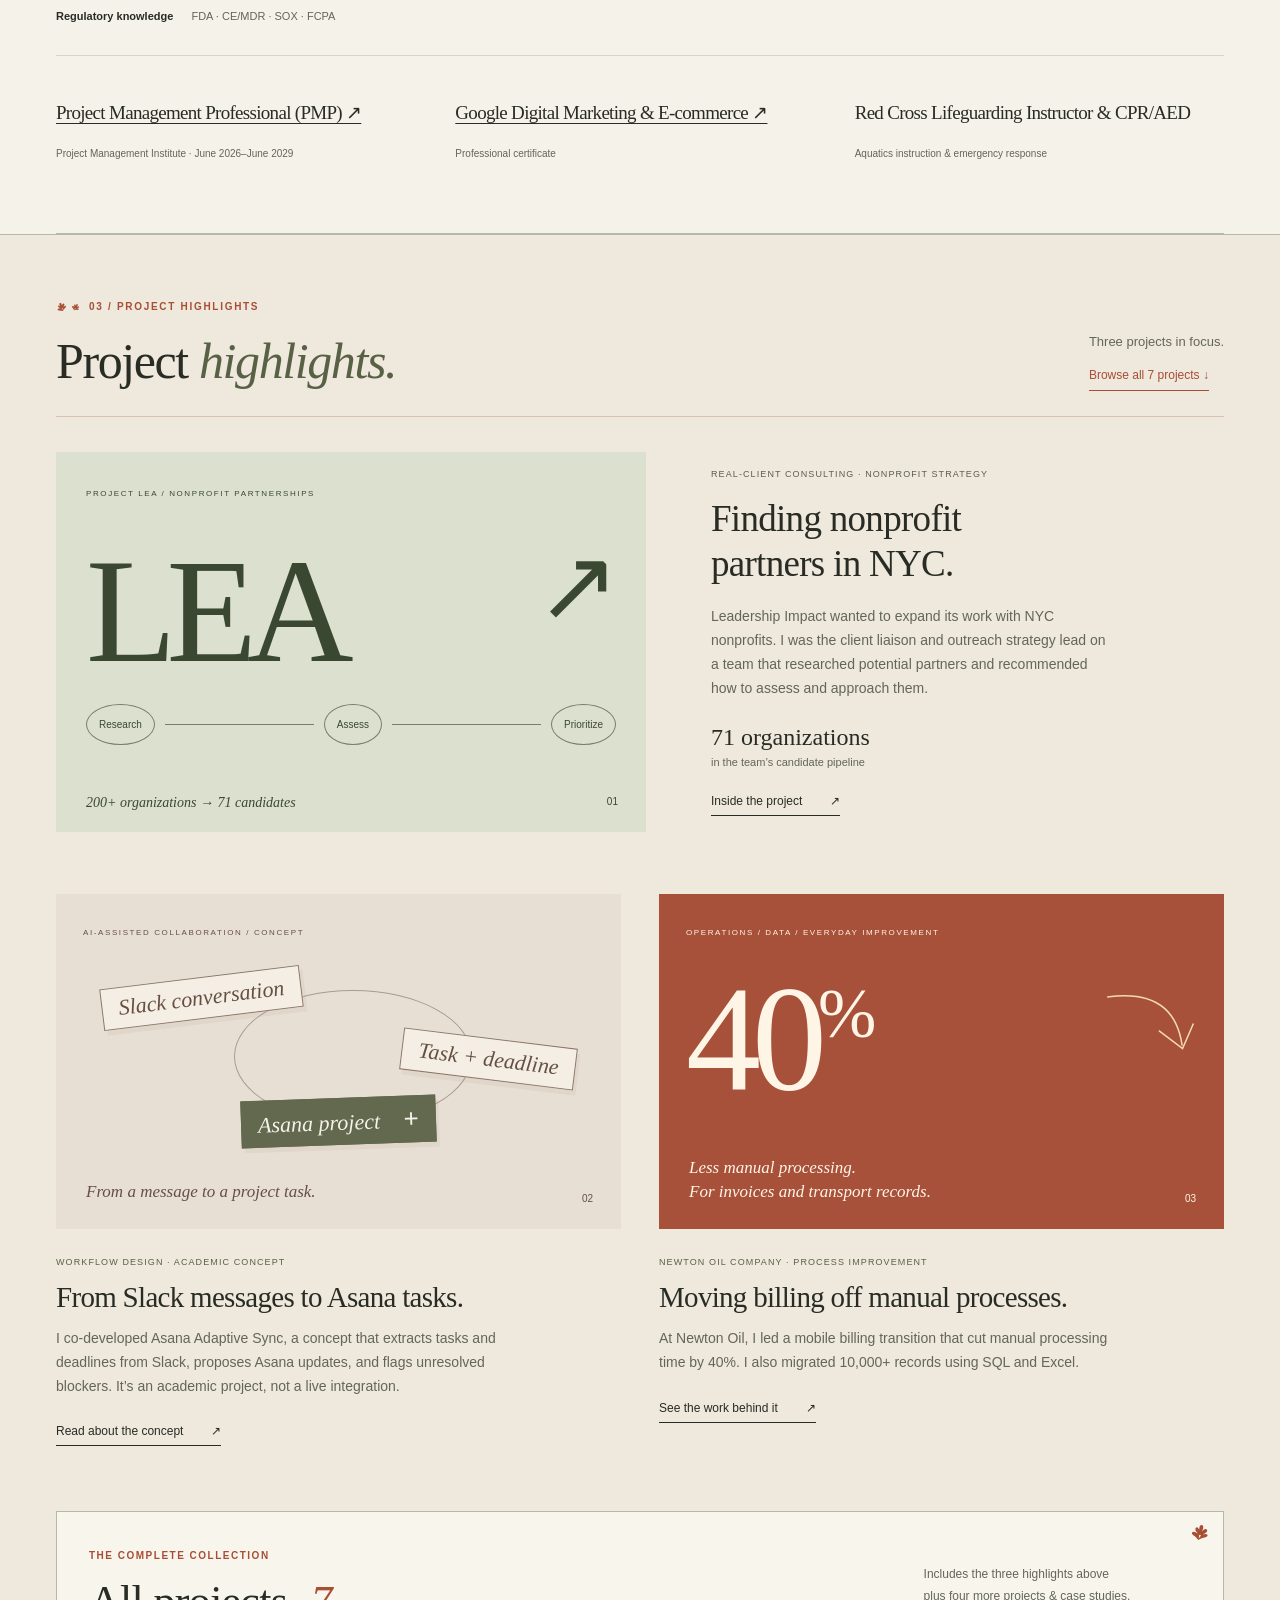
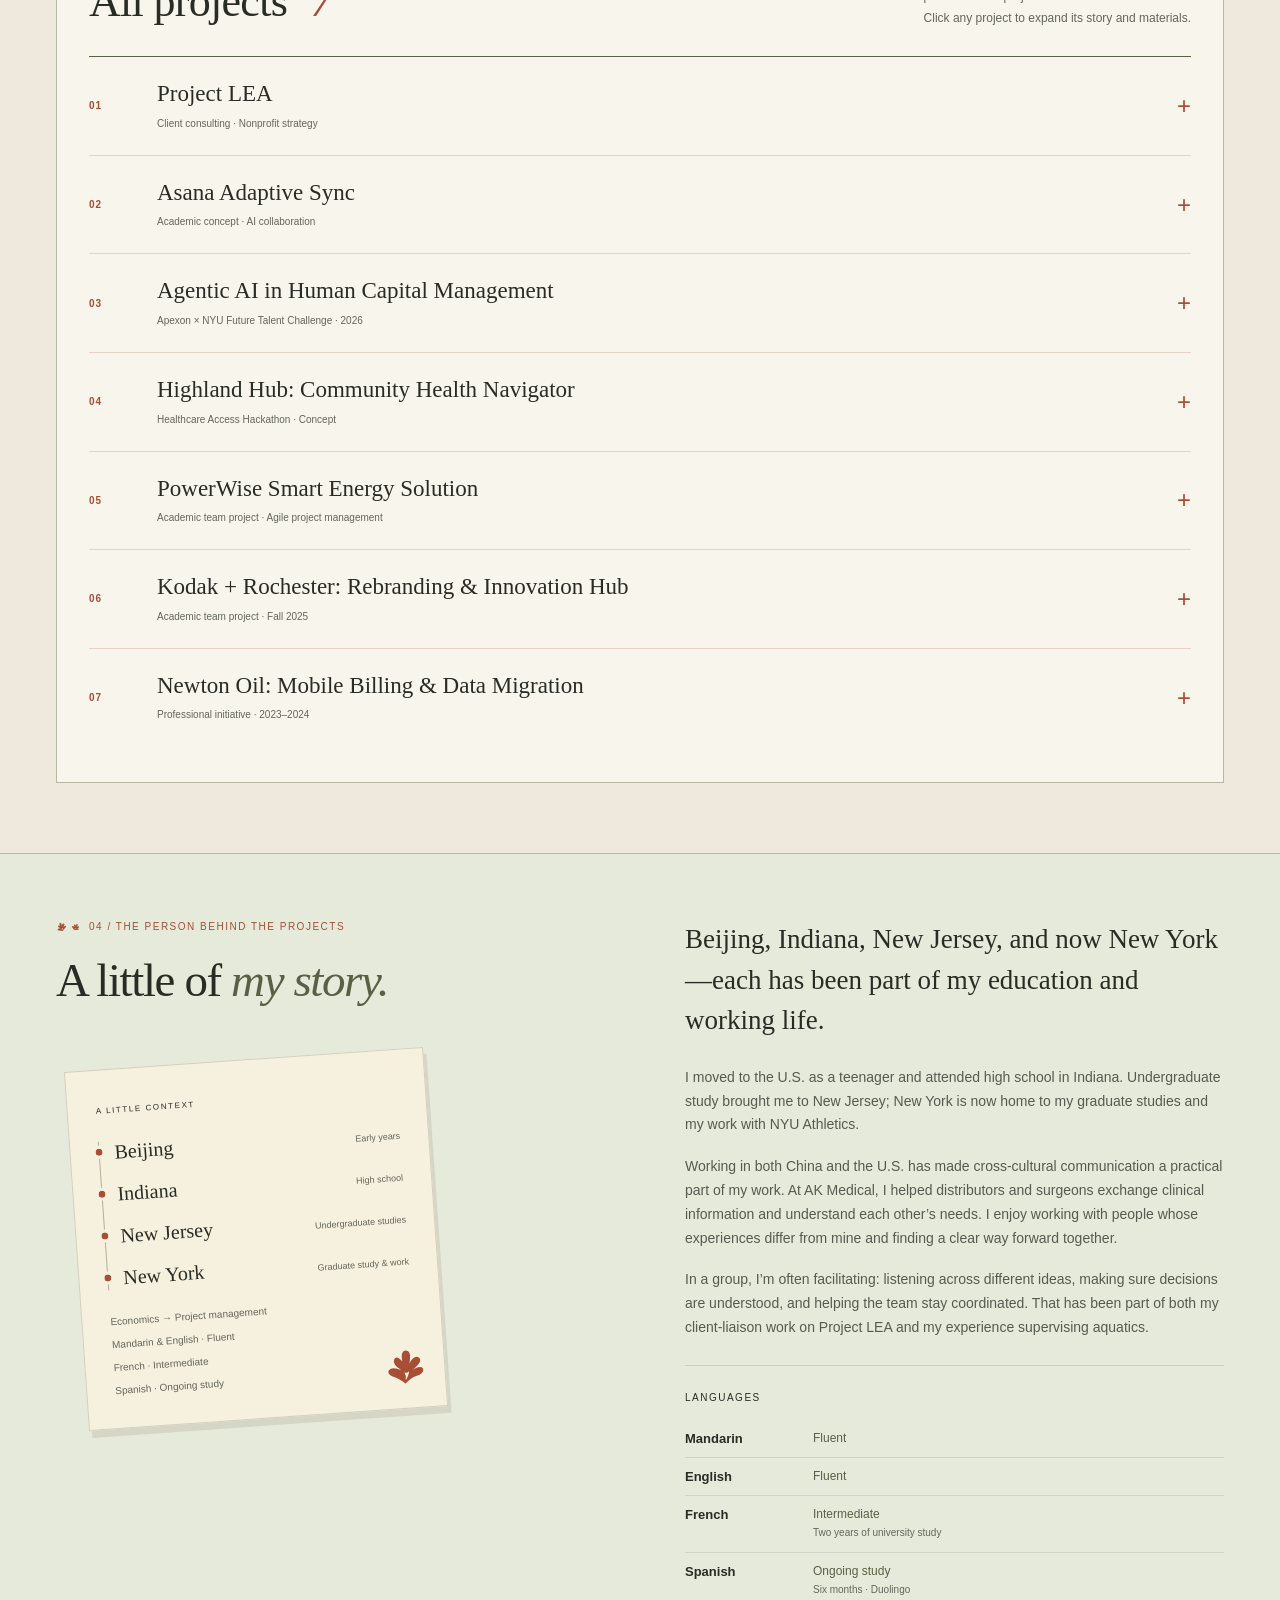
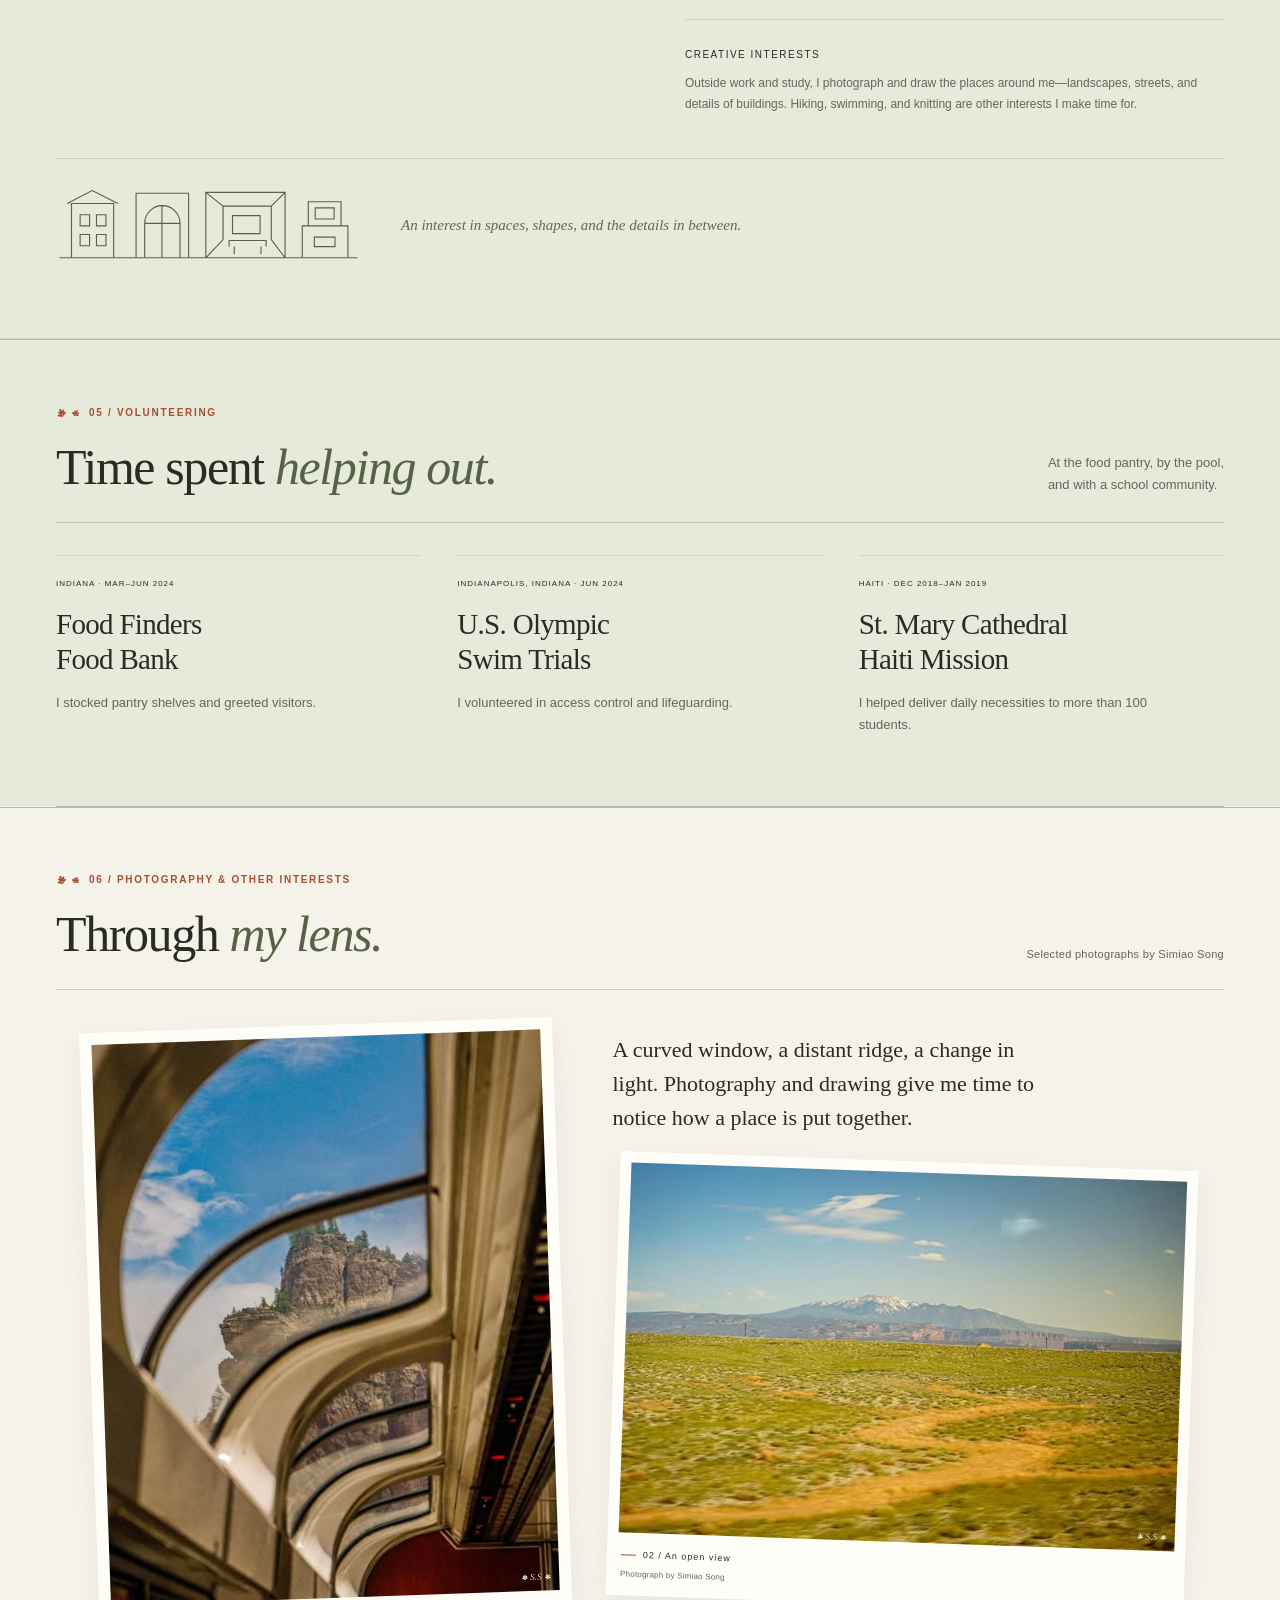
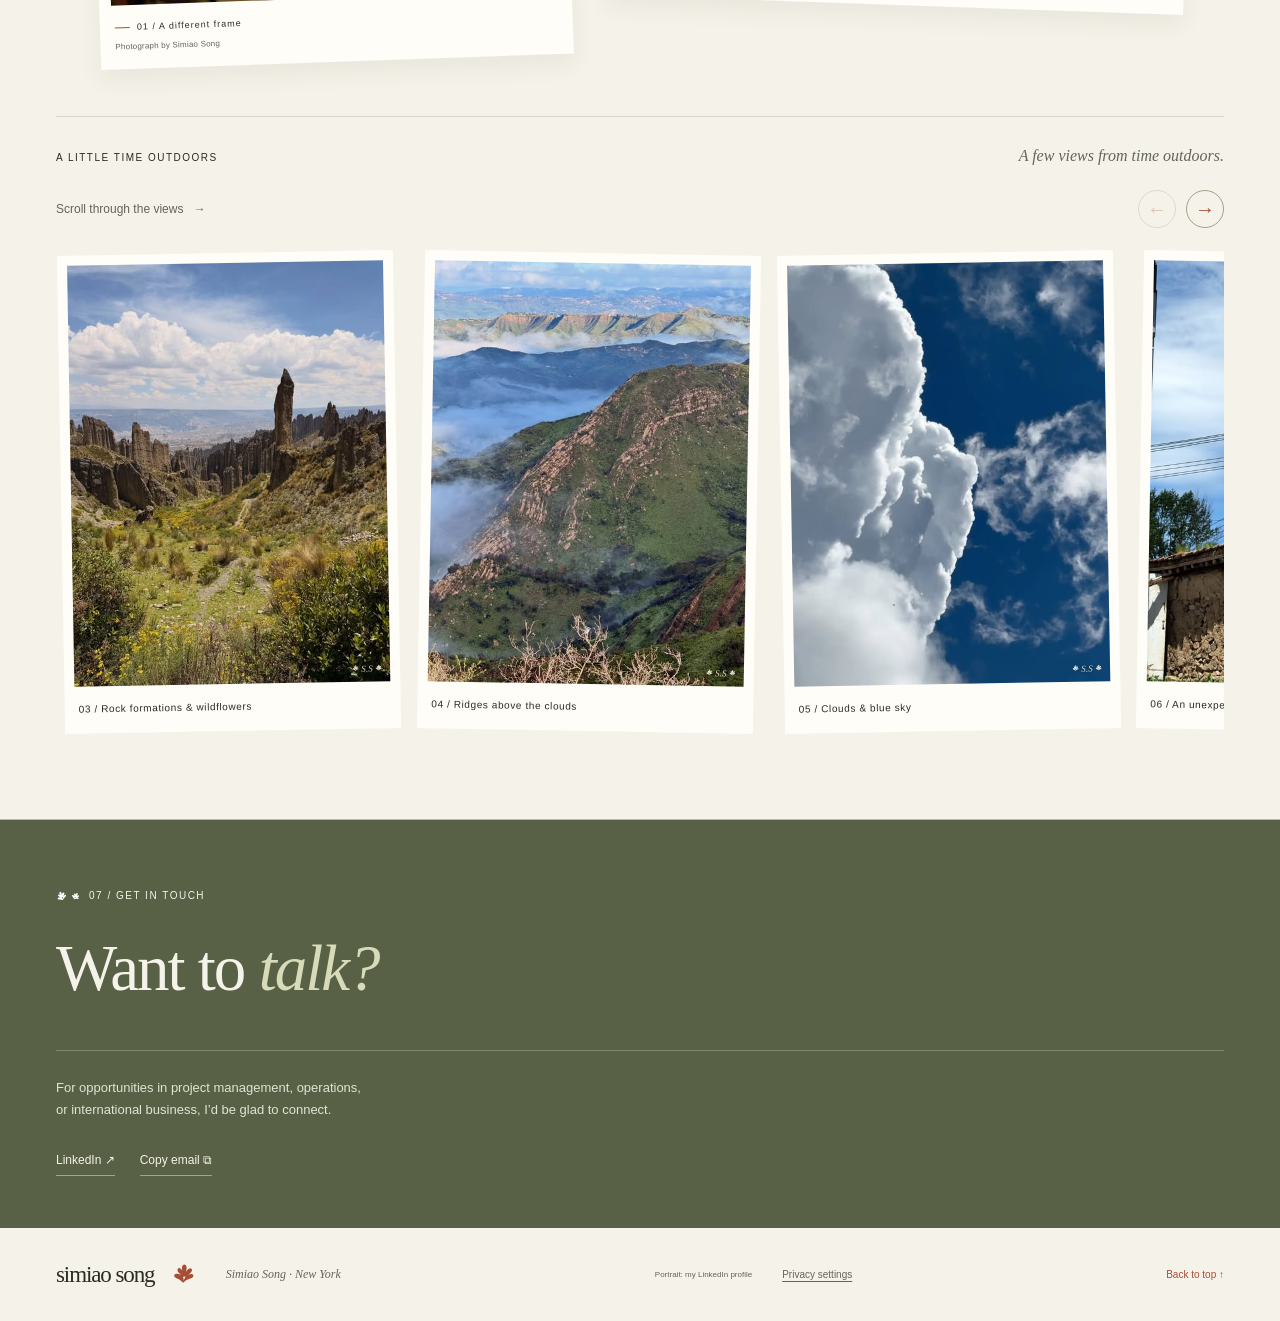
==== commit 41ce601e: "Coordinate iris placement and section label colors" ====
--- a/index.html
+++ b/index.html
@@ -6,7 +6,7 @@
 <meta name="description" content="Simiao Song: NYU project management master’s student, PMP, and Rutgers University–New Brunswick economics graduate. Cross-cultural communication, international business, billing operations, and nonprofit consulting. Outside work: photography, drawing, hiking, swimming, and knitting.">
 <link rel="canonical" href="https://simiao-song.github.io/"><meta property="og:url" content="https://simiao-song.github.io/">
 <meta name="theme-color" content="#f5f2e9"><meta property="og:title" content="Simiao Song, PMP® — Project Management & Operations"><meta property="og:description" content="Meet Simiao Song, PMP: NYU project management student, Rutgers University–New Brunswick graduate, and lifeguard and supervisor with NYU Athletics."><meta property="og:type" content="website">
-<link rel="icon" href="folded-iris.svg" type="image/svg+xml"><link rel="stylesheet" href="style.css?v=20261120collectioniris">
+<link rel="icon" href="folded-iris.svg" type="image/svg+xml"><link rel="stylesheet" href="style.css?v=20261120whiteiris">
 <script src="script.js?v=20261120iris" defer></script>
 
 <script src="analytics.js?v=20261116" defer></script>
@@ -20,7 +20,7 @@
 <div class="collage" aria-label="A portrait of Simiao Song"><span class="collage-star" aria-hidden="true"><svg focusable="false" viewBox="0 0 100 100" fill="none" aria-hidden="true" focusable="false"><path fill="currentColor" fill-rule="evenodd" d="M48 85 Q34 71 17 65 Q6 59 10 51 Q18 42 40 52 Q19 37 25 25 Q31 15 44 32 Q40 9 52 6 Q69 6 60 38 Q73 17 84 25 Q94 35 66 54 Q86 43 92 52 Q95 64 73 69 Q61 72 48 85Z M47 58 Q51 66 49 77 Q58 64 58 56 Q53 62 47 58Z"/></svg></span><figure class="city-photo"><span class="frame-print" aria-hidden="true"><svg focusable="false" viewBox="0 0 100 100" aria-hidden="true"><path fill="currentColor" fill-rule="evenodd" d="M48 85 Q34 71 17 65 Q6 59 10 51 Q18 42 40 52 Q19 37 25 25 Q31 15 44 32 Q40 9 52 6 Q69 6 60 38 Q73 17 84 25 Q94 35 66 54 Q86 43 92 52 Q95 64 73 69 Q61 72 48 85Z M47 58 Q51 66 49 77 Q58 64 58 56 Q53 62 47 58Z"/></svg></span><span class="signed-photo"><img src="assets/simiao-song.jpg" alt="Simiao Song smiling outdoors, wearing a denim jacket" width="800" height="800" fetchpriority="high"></span><figcaption>SIMIAO SONG / NEW YORK</figcaption></figure><div class="hello-note"><span class="portrait-petals" aria-hidden="true"><svg focusable="false" viewBox="0 0 100 100" aria-hidden="true"><path fill="currentColor" fill-rule="evenodd" d="M48 85 Q34 71 17 65 Q6 59 10 51 Q18 42 40 52 Q19 37 25 25 Q31 15 44 32 Q40 9 52 6 Q69 6 60 38 Q73 17 84 25 Q94 35 66 54 Q86 43 92 52 Q95 64 73 69 Q61 72 48 85Z M47 58 Q51 66 49 77 Q58 64 58 56 Q53 62 47 58Z"/></svg><svg focusable="false" viewBox="0 0 100 100" aria-hidden="true"><path fill="currentColor" fill-rule="evenodd" d="M48 85 Q34 71 17 65 Q6 59 10 51 Q18 42 40 52 Q19 37 25 25 Q31 15 44 32 Q40 9 52 6 Q69 6 60 38 Q73 17 84 25 Q94 35 66 54 Q86 43 92 52 Q95 64 73 69 Q61 72 48 85Z M47 58 Q51 66 49 77 Q58 64 58 56 Q53 62 47 58Z"/></svg><svg focusable="false" viewBox="0 0 100 100" aria-hidden="true"><path fill="currentColor" fill-rule="evenodd" d="M48 85 Q34 71 17 65 Q6 59 10 51 Q18 42 40 52 Q19 37 25 25 Q31 15 44 32 Q40 9 52 6 Q69 6 60 38 Q73 17 84 25 Q94 35 66 54 Q86 43 92 52 Q95 64 73 69 Q61 72 48 85Z M47 58 Q51 66 49 77 Q58 64 58 56 Q53 62 47 58Z"/></svg></span><span class="note-small">BEYOND WORK &amp; STUDY</span><p>Photographs,<br>sketches &amp;<br>time outdoors.</p><a class="note-signature" href="#photography">A few things I’ve photographed ↗</a></div><span class="pencil-note">a view through my lens <svg viewBox="0 0 100 50" aria-hidden="true"><path d="M3 5 Q60 0 80 37 M65 31 L81 39 L83 22"/></svg></span></div>
 </section>
 <figure class="cover-landscape"><span class="signed-photo"><img src="assets/linkedin-cover.jpg" alt="An open road stretching toward distant hills in the warm evening light" width="1400" height="350" loading="eager"><span class="image-signature"><span class="signature-credit">Photograph by Simiao Song </span><svg focusable="false" aria-hidden="true" viewBox="0 0 100 100"><path fill="currentColor" fill-rule="evenodd" d="M48 85 Q34 71 17 65 Q6 59 10 51 Q18 42 40 52 Q19 37 25 25 Q31 15 44 32 Q40 9 52 6 Q69 6 60 38 Q73 17 84 25 Q94 35 66 54 Q86 43 92 52 Q95 64 73 69 Q61 72 48 85Z M47 58 Q51 66 49 77 Q58 64 58 56 Q53 62 47 58Z"/></svg><span aria-hidden="true">S.S</span><svg focusable="false" aria-hidden="true" viewBox="0 0 100 100"><path fill="currentColor" fill-rule="evenodd" d="M48 85 Q34 71 17 65 Q6 59 10 51 Q18 42 40 52 Q19 37 25 25 Q31 15 44 32 Q40 9 52 6 Q69 6 60 38 Q73 17 84 25 Q94 35 66 54 Q86 43 92 52 Q95 64 73 69 Q61 72 48 85Z M47 58 Q51 66 49 77 Q58 64 58 56 Q53 62 47 58Z"/></svg></span></span><figcaption>Photographed by Simiao Song</figcaption></figure>
-<section class="places-timeline wrap" id="journey" aria-labelledby="places-title"><div class="places-heading"><p class="eyebrow petal-label" id="places-title"><span class="iris-seam" aria-hidden="true"><svg focusable="false" viewBox="0 0 100 100" fill="none" aria-hidden="true" focusable="false"><path fill="currentColor" fill-rule="evenodd" d="M48 85 Q34 71 17 65 Q6 59 10 51 Q18 42 40 52 Q19 37 25 25 Q31 15 44 32 Q40 9 52 6 Q69 6 60 38 Q73 17 84 25 Q94 35 66 54 Q86 43 92 52 Q95 64 73 69 Q61 72 48 85Z M47 58 Q51 66 49 77 Q58 64 58 56 Q53 62 47 58Z"/></svg><svg focusable="false" viewBox="0 0 100 100" fill="none" aria-hidden="true" focusable="false"><path fill="currentColor" fill-rule="evenodd" d="M48 85 Q34 71 17 65 Q6 59 10 51 Q18 42 40 52 Q19 37 25 25 Q31 15 44 32 Q40 9 52 6 Q69 6 60 38 Q73 17 84 25 Q94 35 66 54 Q86 43 92 52 Q95 64 73 69 Q61 72 48 85Z M47 58 Q51 66 49 77 Q58 64 58 56 Q53 62 47 58Z"/></svg></span>PLACES IN MY STORY</p><a href="#experience">Explore work experience ↓</a></div><ol class="place-stops"><li><span class="stop-era">EARLY YEARS</span><span class="stop-node" aria-hidden="true"></span><h2>Beijing</h2><p>Where my story begins</p></li><li><span class="stop-era">HIGH SCHOOL</span><span class="stop-node" aria-hidden="true"></span><h2>Indiana</h2><p>High school &amp; early career</p></li><li><span class="stop-era">UNDERGRADUATE STUDIES</span><span class="stop-node" aria-hidden="true"></span><h2>New Jersey</h2><p>Rutgers University–New Brunswick</p></li><li><span class="stop-era">GRADUATE STUDY &amp; WORK</span><span class="stop-node" aria-hidden="true"></span><h2>New York</h2><p>NYU · Project management &amp; athletics</p></li></ol></section>
+<section class="places-timeline wrap" id="journey" aria-labelledby="places-title"><span class="iris-seam margin-pair" aria-hidden="true"><svg focusable="false" viewBox="0 0 100 100" fill="none" aria-hidden="true" focusable="false"><path fill="currentColor" fill-rule="evenodd" d="M48 85 Q34 71 17 65 Q6 59 10 51 Q18 42 40 52 Q19 37 25 25 Q31 15 44 32 Q40 9 52 6 Q69 6 60 38 Q73 17 84 25 Q94 35 66 54 Q86 43 92 52 Q95 64 73 69 Q61 72 48 85Z M47 58 Q51 66 49 77 Q58 64 58 56 Q53 62 47 58Z"/></svg><svg focusable="false" viewBox="0 0 100 100" fill="none" aria-hidden="true" focusable="false"><path fill="currentColor" fill-rule="evenodd" d="M48 85 Q34 71 17 65 Q6 59 10 51 Q18 42 40 52 Q19 37 25 25 Q31 15 44 32 Q40 9 52 6 Q69 6 60 38 Q73 17 84 25 Q94 35 66 54 Q86 43 92 52 Q95 64 73 69 Q61 72 48 85Z M47 58 Q51 66 49 77 Q58 64 58 56 Q53 62 47 58Z"/></svg></span><div class="places-heading"><p class="eyebrow" id="places-title">PLACES IN MY STORY</p><a href="#experience">Explore work experience ↓</a></div><ol class="place-stops"><li><span class="stop-era">EARLY YEARS</span><span class="stop-node" aria-hidden="true"></span><h2>Beijing</h2><p>Where my story begins</p></li><li><span class="stop-era">HIGH SCHOOL</span><span class="stop-node" aria-hidden="true"></span><h2>Indiana</h2><p>High school &amp; early career</p></li><li><span class="stop-era">UNDERGRADUATE STUDIES</span><span class="stop-node" aria-hidden="true"></span><h2>New Jersey</h2><p>Rutgers University–New Brunswick</p></li><li><span class="stop-era">GRADUATE STUDY &amp; WORK</span><span class="stop-node" aria-hidden="true"></span><h2>New York</h2><p>NYU · Project management &amp; athletics</p></li></ol></section>
 <section class="section wrap journey-section" id="experience" aria-labelledby="experience-title"><div class="section-heading"><div><p class="eyebrow petal-label"><span class="iris-seam" aria-hidden="true"><svg focusable="false" viewBox="0 0 100 100" fill="none" aria-hidden="true" focusable="false"><path fill="currentColor" fill-rule="evenodd" d="M48 85 Q34 71 17 65 Q6 59 10 51 Q18 42 40 52 Q19 37 25 25 Q31 15 44 32 Q40 9 52 6 Q69 6 60 38 Q73 17 84 25 Q94 35 66 54 Q86 43 92 52 Q95 64 73 69 Q61 72 48 85Z M47 58 Q51 66 49 77 Q58 64 58 56 Q53 62 47 58Z"/></svg><svg focusable="false" viewBox="0 0 100 100" fill="none" aria-hidden="true" focusable="false"><path fill="currentColor" fill-rule="evenodd" d="M48 85 Q34 71 17 65 Q6 59 10 51 Q18 42 40 52 Q19 37 25 25 Q31 15 44 32 Q40 9 52 6 Q69 6 60 38 Q73 17 84 25 Q94 35 66 54 Q86 43 92 52 Q95 64 73 69 Q61 72 48 85Z M47 58 Q51 66 49 77 Q58 64 58 56 Q53 62 47 58Z"/></svg></span>01 / WORK EXPERIENCE</p><h2 id="experience-title">Work <em>experience.</em></h2></div><div class="experience-heading-meta"><p><strong>Experience in operations, international business, and aquatics</strong></p><a class="text-link" href="https://www.linkedin.com/in/songsimiao/" target="_blank" rel="noopener noreferrer">More on LinkedIn <span aria-hidden="true">↗</span></a></div></div><div class="timeline">
 <details open><summary><span class="time">FALL 2025 — PRESENT</span><span class="role"><strong>NYU Athletics</strong><span>Lifeguarding &amp; Supervision · Part-time · New York</span></span><span class="plus" aria-hidden="true">+</span></summary><div class="timeline-content"><p>I work in lifeguarding and supervision with NYU Athletics alongside my graduate studies. I’ve been part of the team since fall 2025.</p><span class="tag">Lifeguarding</span><span class="tag">Supervision</span><span class="tag">Aquatics</span></div></details>
 
--- a/style.css
+++ b/style.css
@@ -250,3 +250,7 @@
 .project-library { position: relative; }
 .library-heading { border-bottom: 0; }
 .collection-iris { position: absolute; top: 12px; right: 14px; width: 18px; height: 18px; transform: rotate(10deg); pointer-events: none; }
+
+#journey { position: relative; }
+#contact .iris-seam { color: #fff; }
+#about .about-left > .eyebrow { color: var(--rust); }
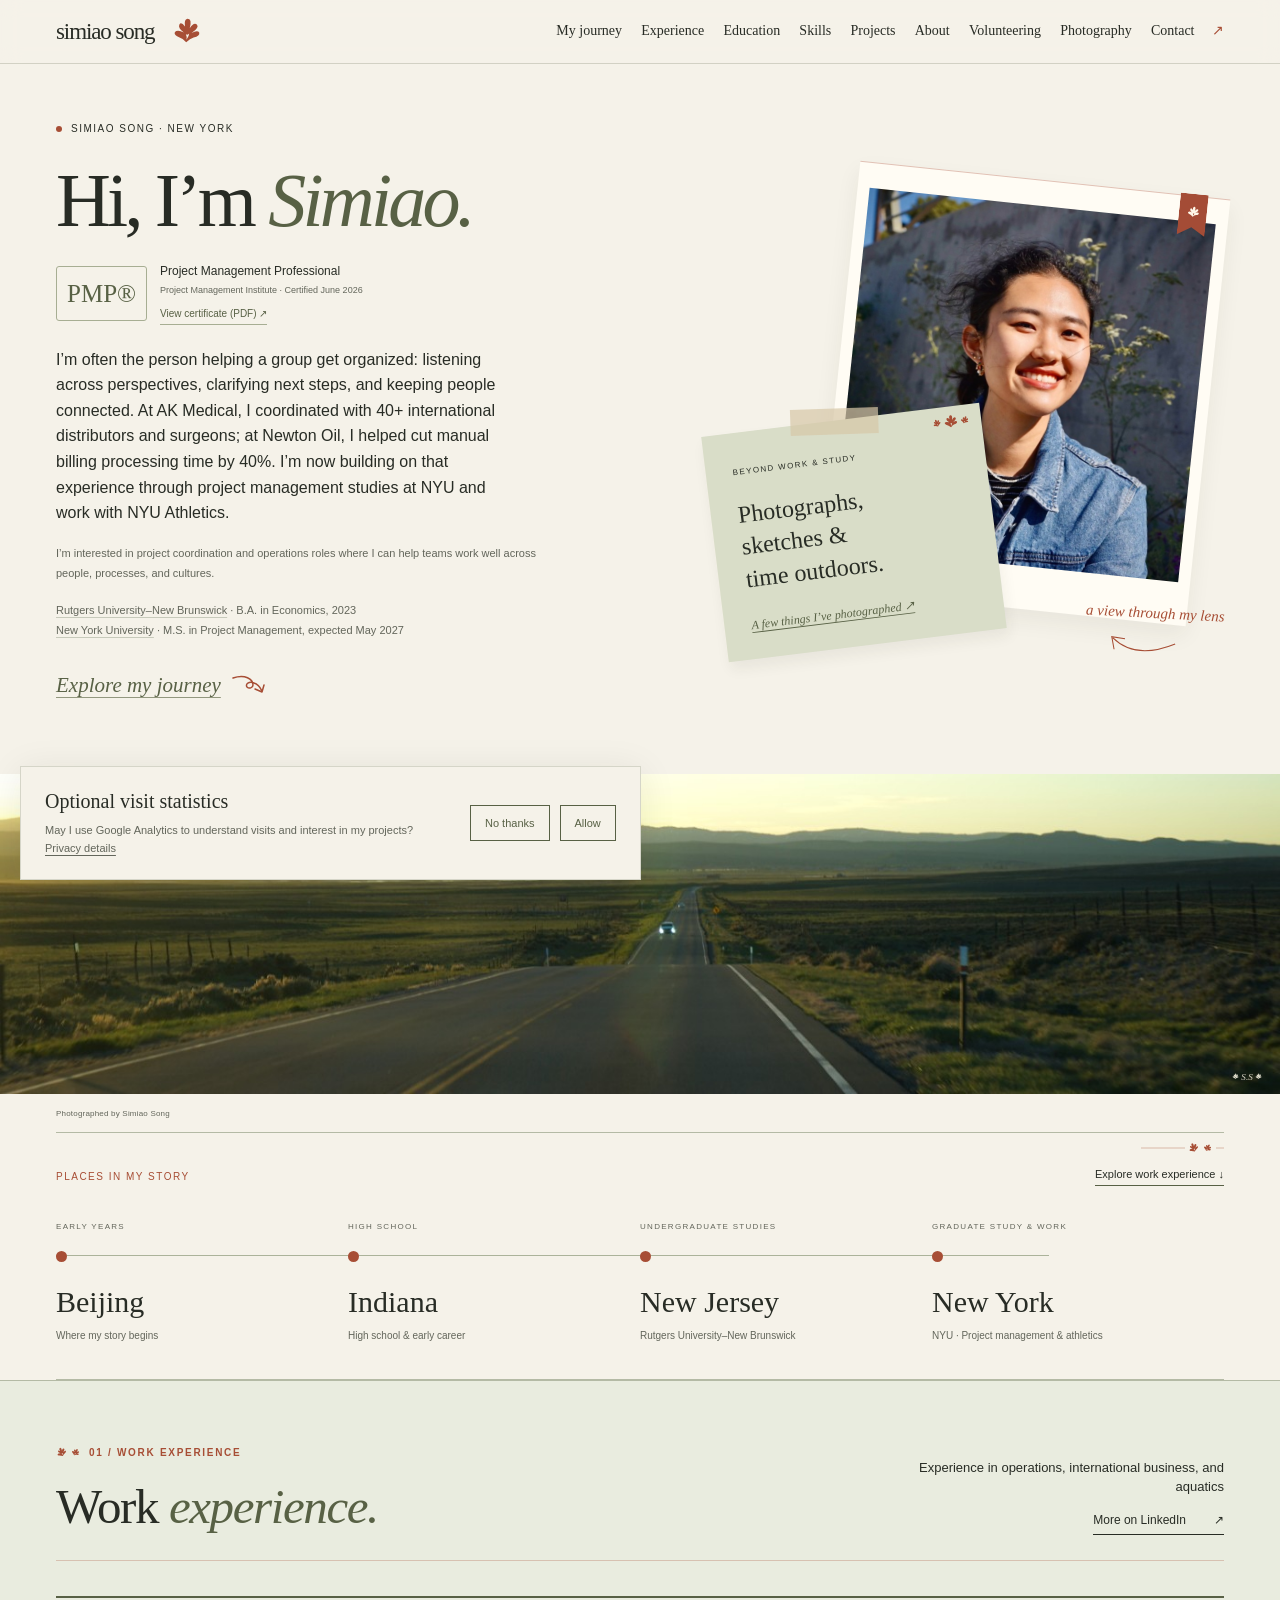
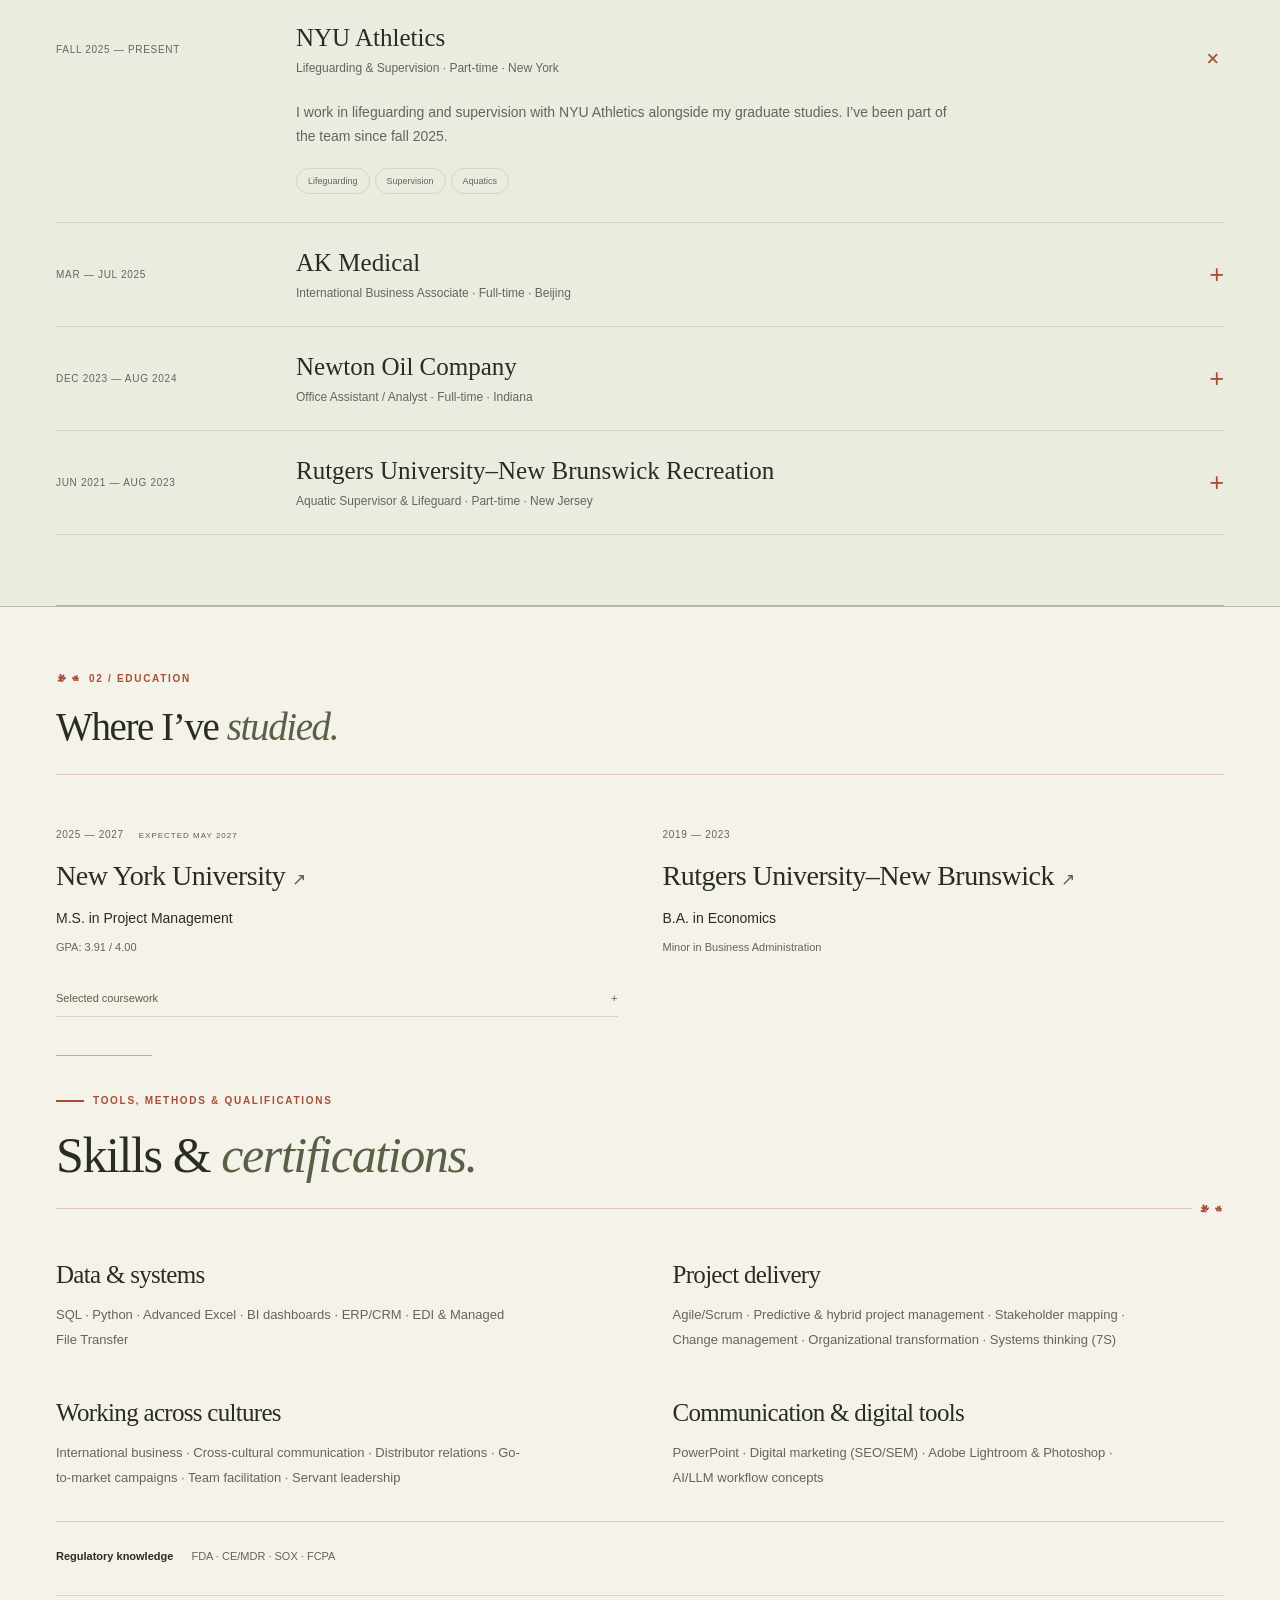
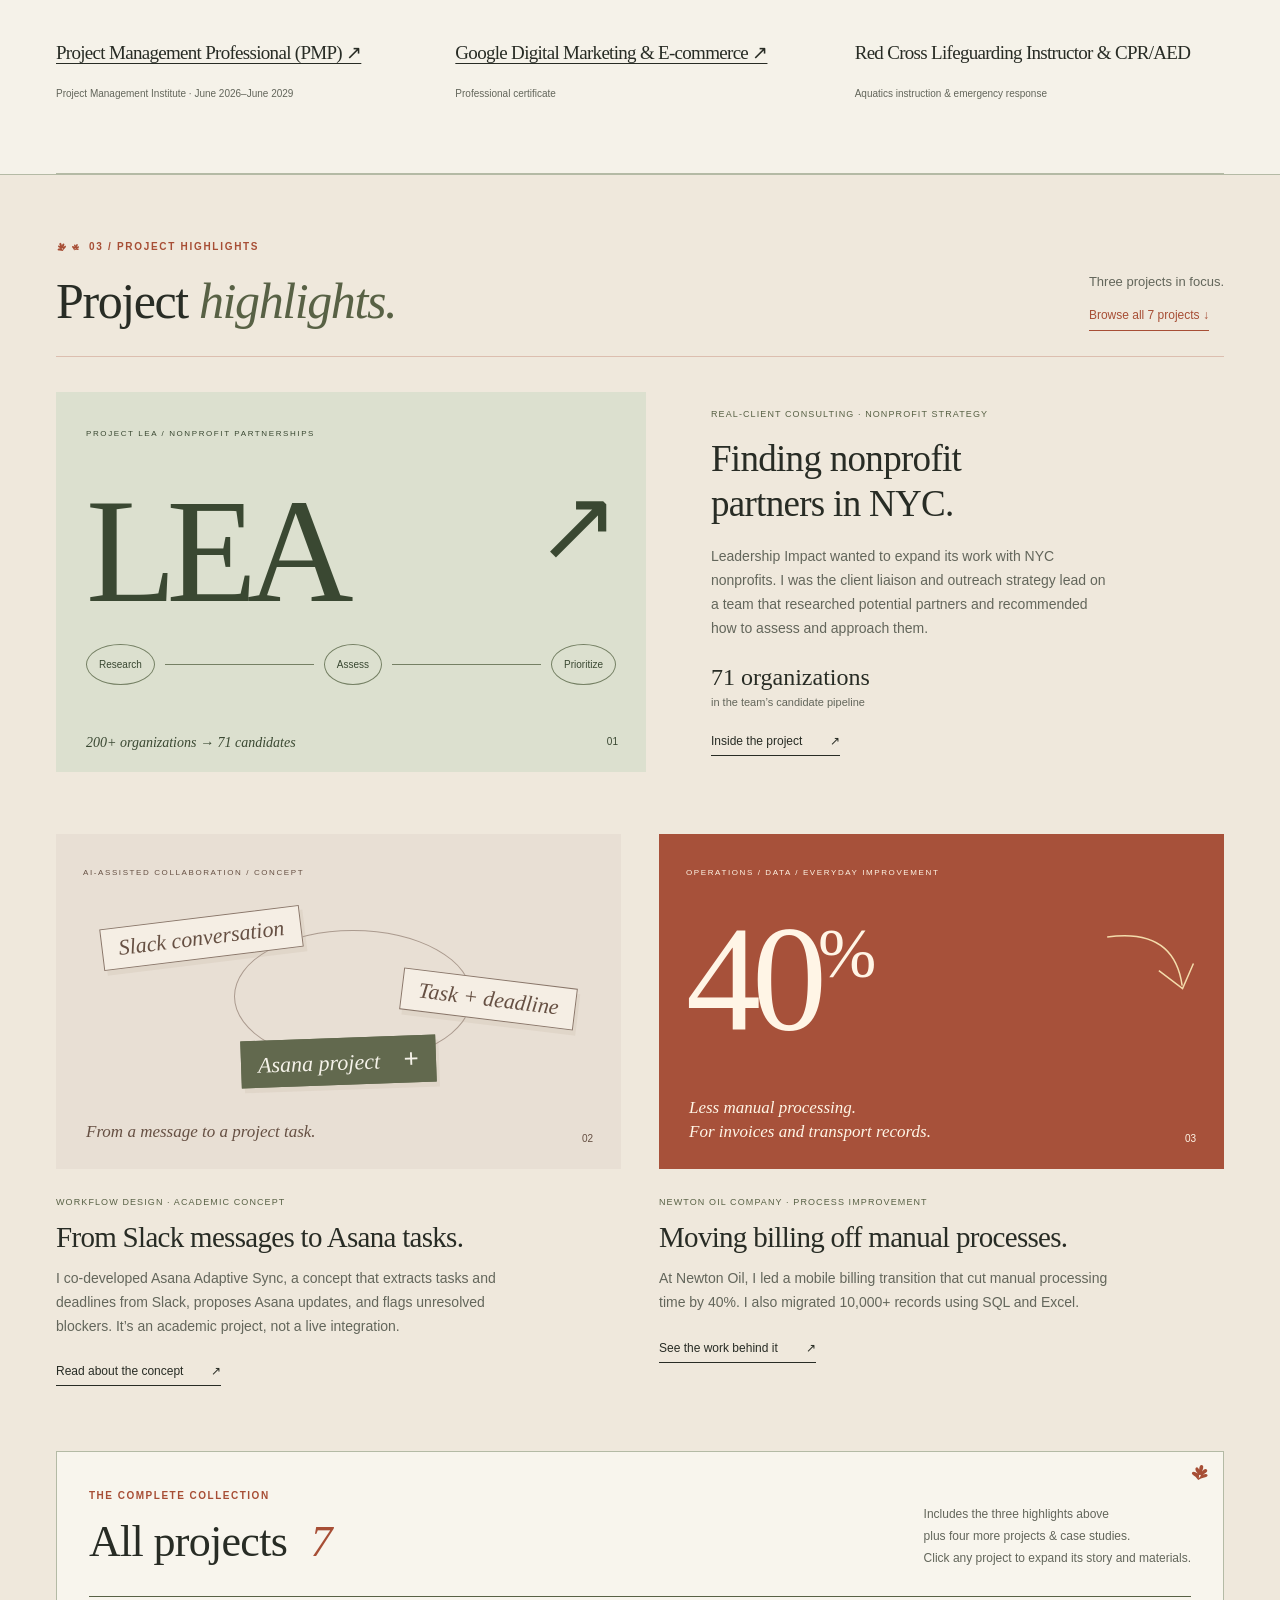
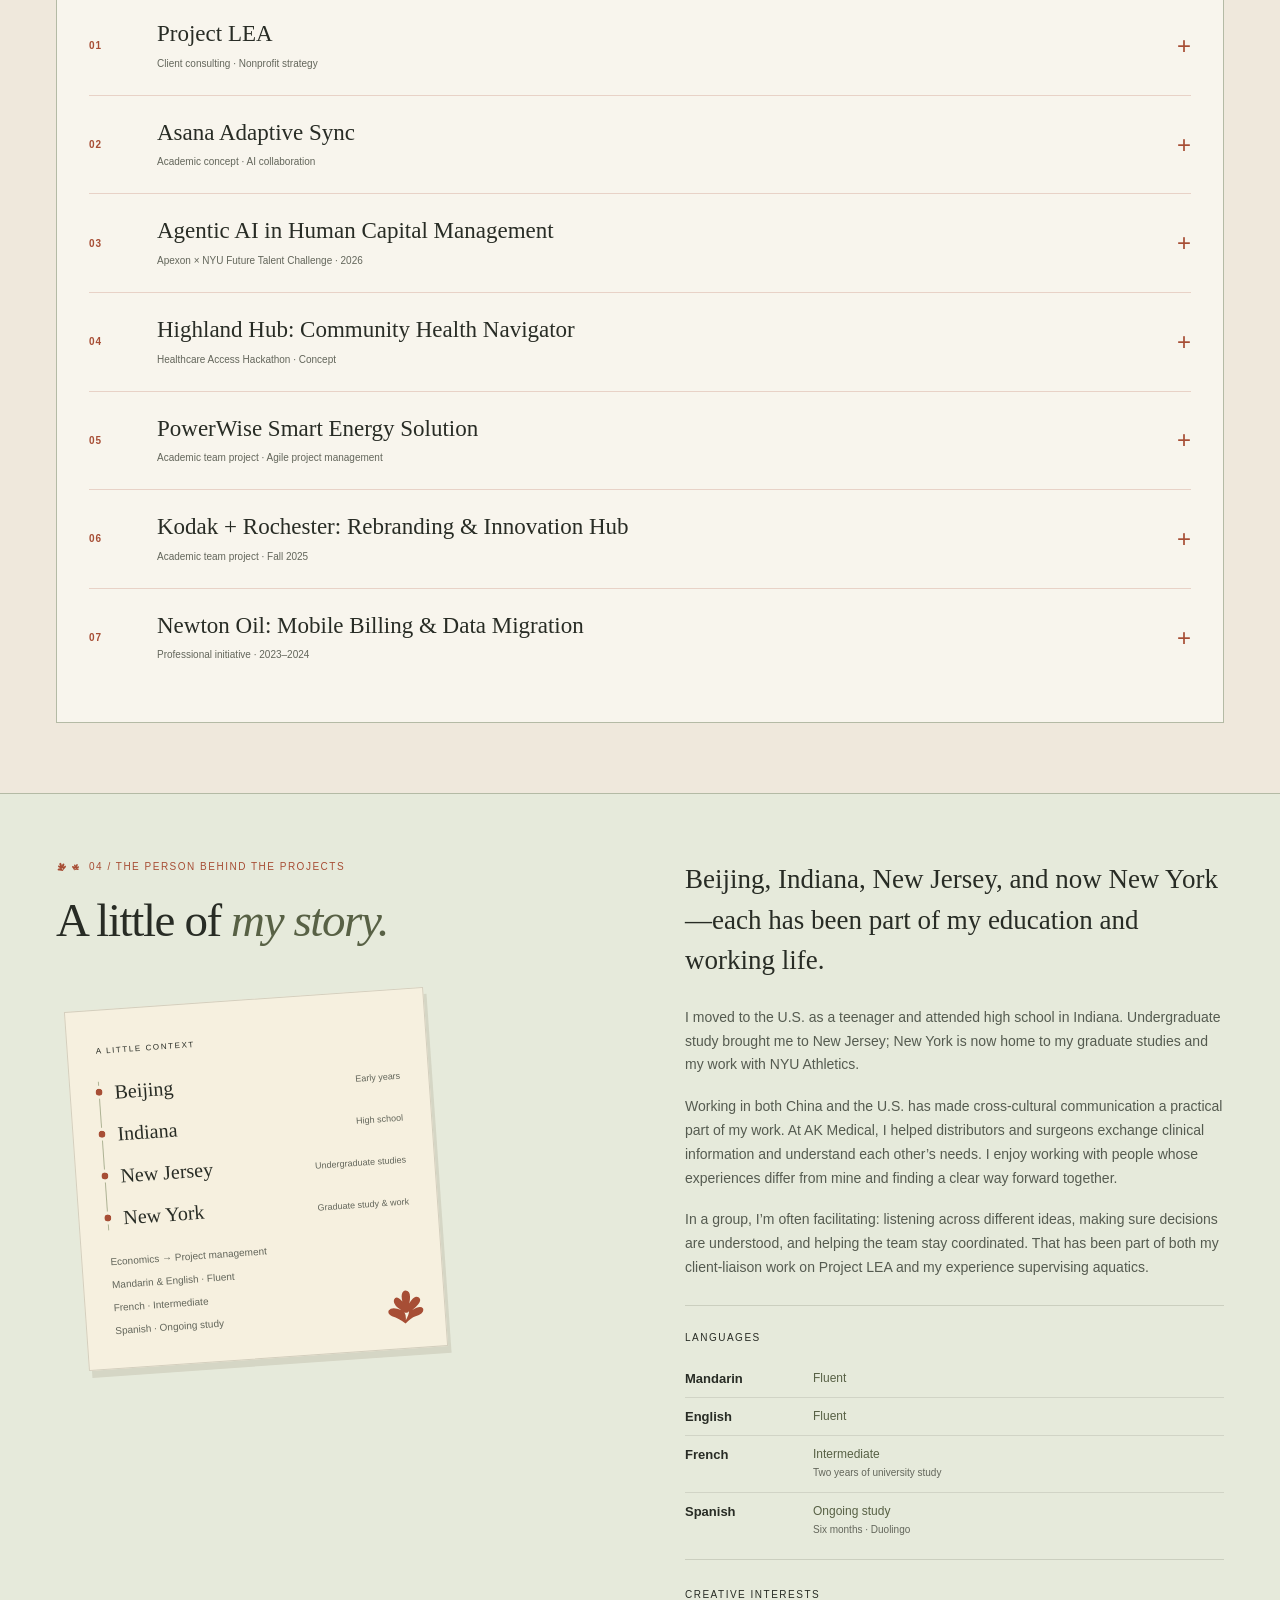
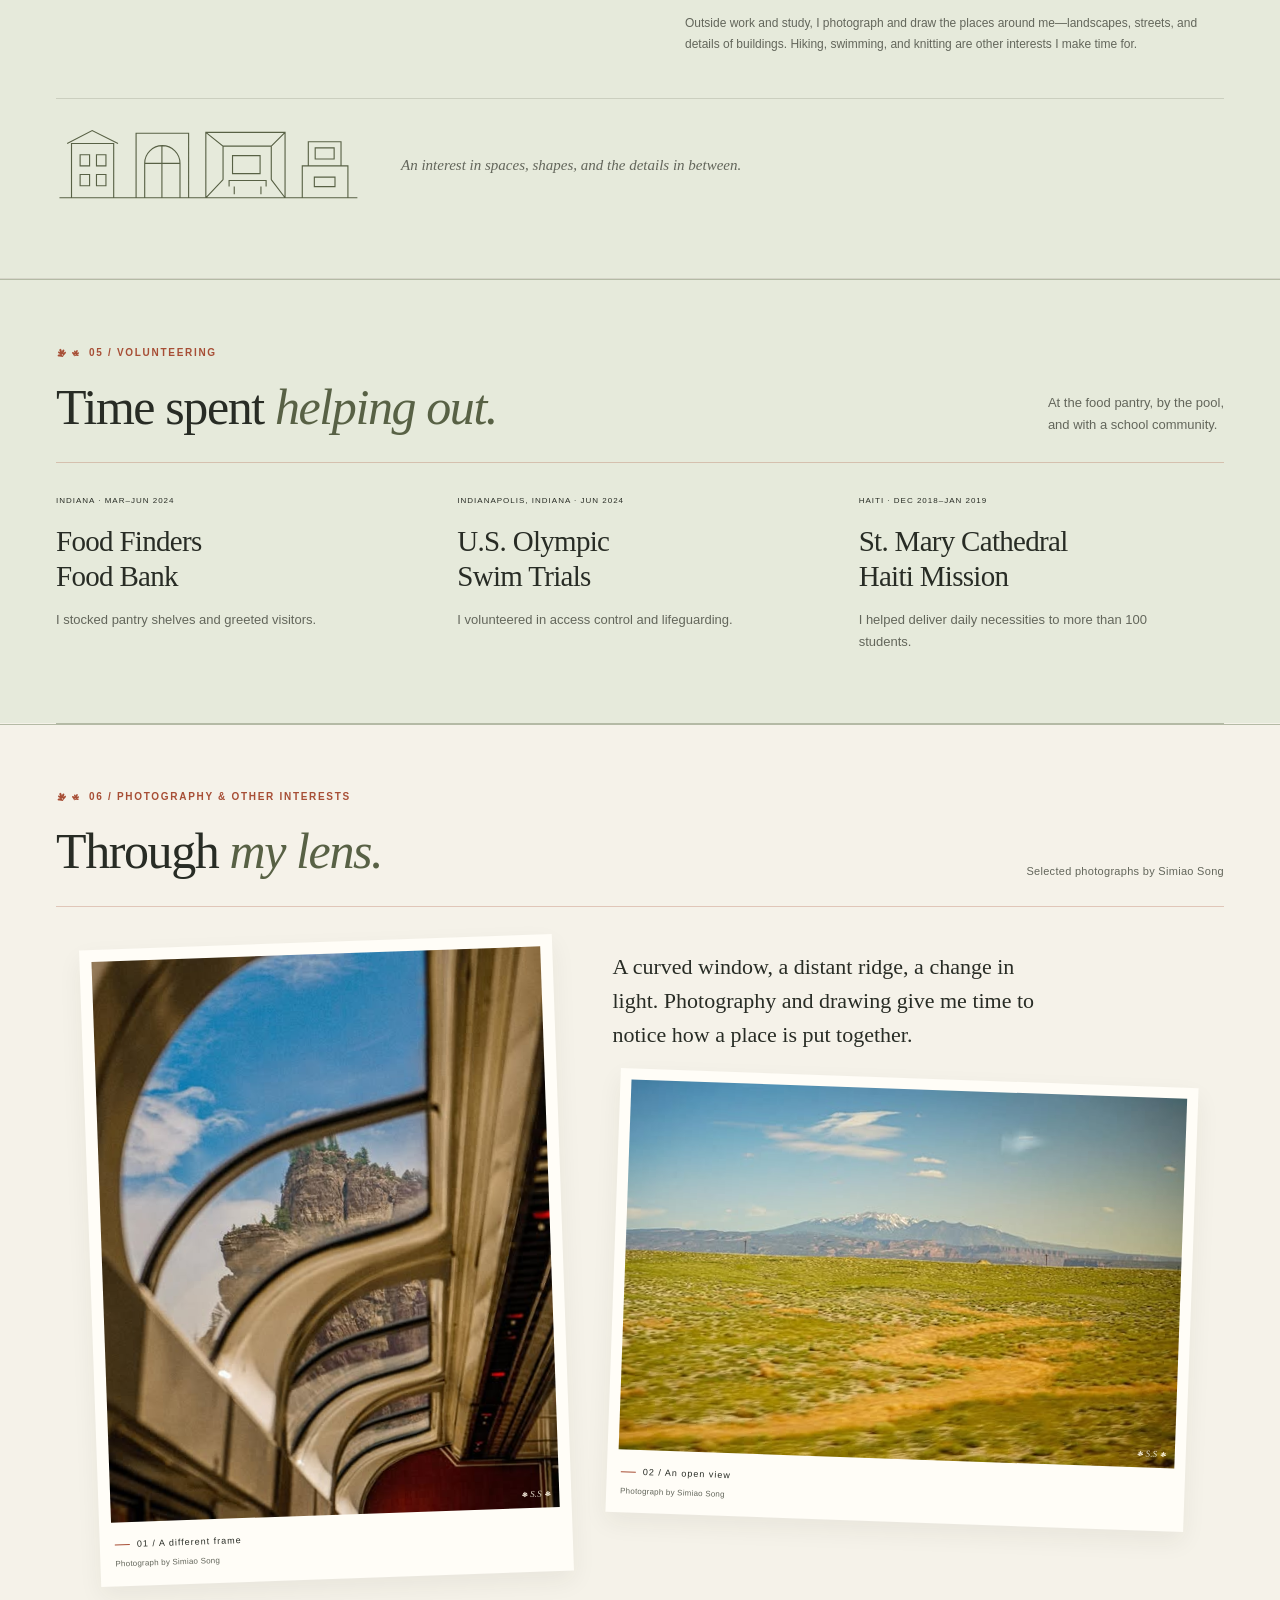
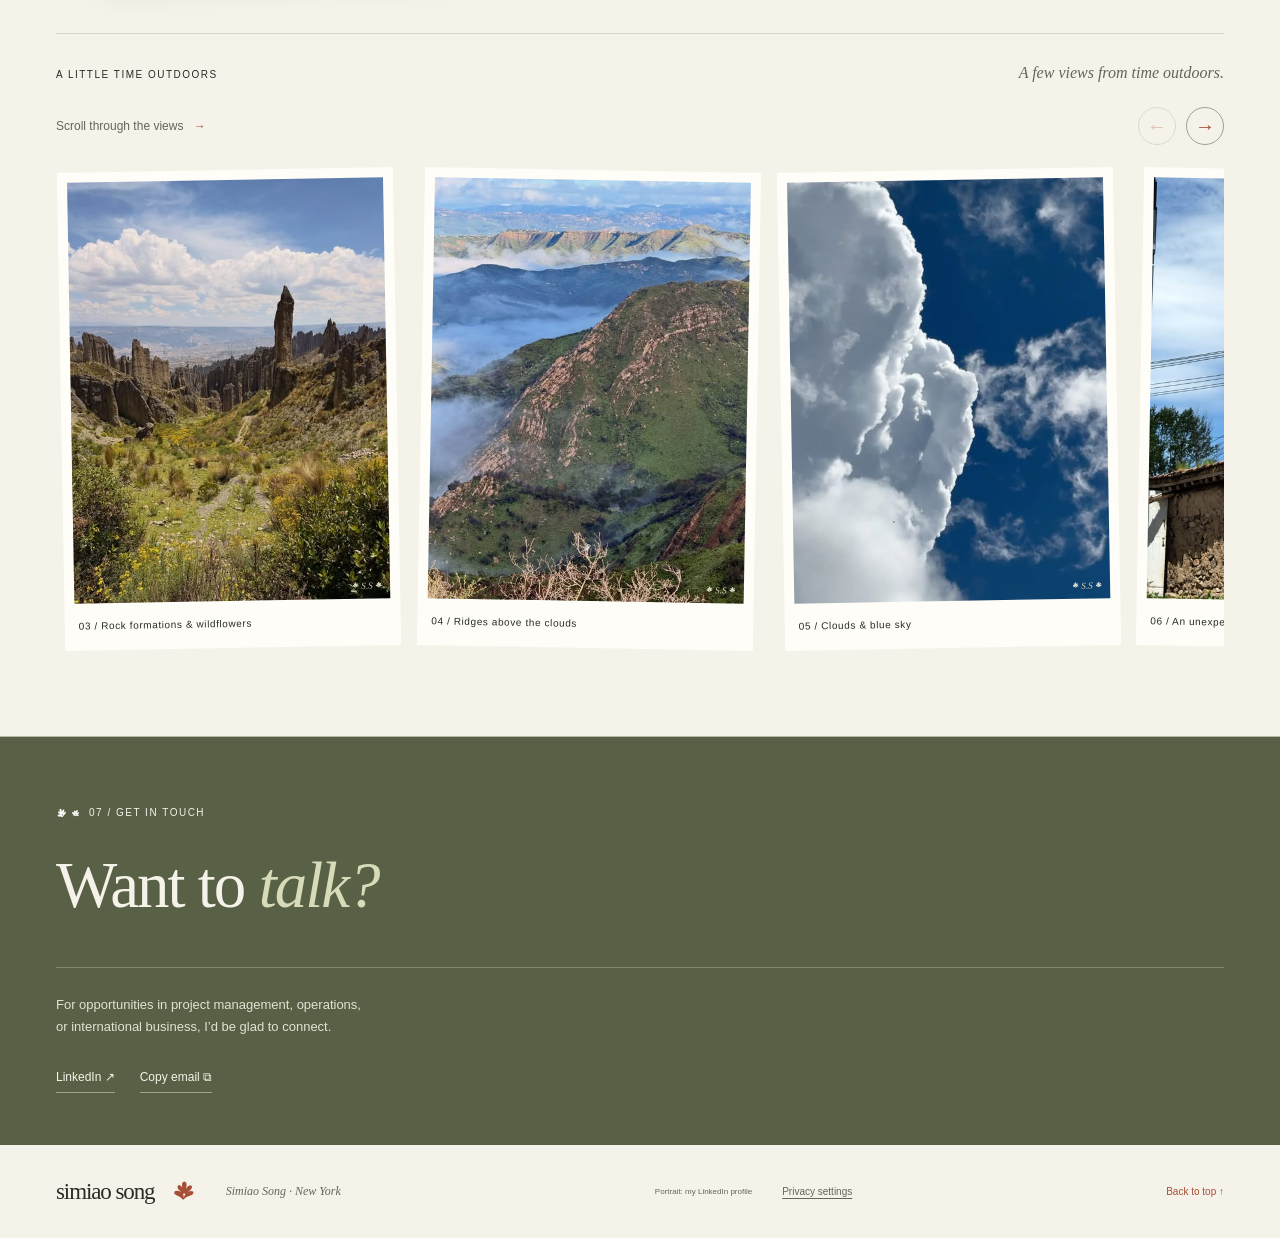
==== commit 42110e32: "Lighten the education transition and simplify volunteer rules" ====
--- a/index.html
+++ b/index.html
@@ -6,7 +6,7 @@
 <meta name="description" content="Simiao Song: NYU project management master’s student, PMP, and Rutgers University–New Brunswick economics graduate. Cross-cultural communication, international business, billing operations, and nonprofit consulting. Outside work: photography, drawing, hiking, swimming, and knitting.">
 <link rel="canonical" href="https://simiao-song.github.io/"><meta property="og:url" content="https://simiao-song.github.io/">
 <meta name="theme-color" content="#f5f2e9"><meta property="og:title" content="Simiao Song, PMP® — Project Management & Operations"><meta property="og:description" content="Meet Simiao Song, PMP: NYU project management student, Rutgers University–New Brunswick graduate, and lifeguard and supervisor with NYU Athletics."><meta property="og:type" content="website">
-<link rel="icon" href="folded-iris.svg" type="image/svg+xml"><link rel="stylesheet" href="style.css?v=20261120whiteiris">
+<link rel="icon" href="folded-iris.svg" type="image/svg+xml"><link rel="stylesheet" href="style.css?v=20261120subsection">
 <script src="script.js?v=20261120iris" defer></script>
 
 <script src="analytics.js?v=20261116" defer></script>
--- a/style.css
+++ b/style.css
@@ -9,7 +9,7 @@
 @media(max-width:700px){.collage{height:455px}.hello-note{width:270px;padding:18px 21px}.hello-note p{font-size:21px;line-height:1.3;margin:12px 0}.note-signature{font-size:15px}.pencil-note{bottom:-24px}}
 
 /* Credential, personal context, and service experience. */
-.hero{padding-top:55px;padding-bottom:65px;min-height:710px}.hero .eyebrow{margin-bottom:22px}.hero h1{font-size:76px}.pmp-credential{display:flex;align-items:center;gap:13px;margin-top:21px;font-size:12px;line-height:1.5}.credential-mark{font-family:var(--serif);font-size:25px;color:var(--olive);border:1px solid #a7ae93;border-radius:3px;padding:8px 10px}.credential-issuer{display:block;font-size:9px;color:var(--muted);margin-top:4px}.hero .intro{margin-top:22px;font-size:16px}.hero-detail{max-width:500px;font-size:11px}.hero-detail a{text-decoration:underline;text-decoration-color:#c7cabb;text-underline-offset:3px}.working-style{border-top:1px solid #cbcfbf;margin-top:27px;padding-top:21px}.working-style ol{padding-left:19px;margin:13px 0 0;font-size:13px;line-height:1.7;color:#555b50}.working-style li{padding-left:3px;margin:7px 0}.sketch-strip{display:flex;align-items:center;gap:35px;margin-top:42px;border-top:1px solid #cbcfbf;padding-top:23px;color:var(--olive)}.sketch-strip svg{width:310px;max-width:55%;height:auto}.sketch-strip p{font:italic 15px/1.5 var(--serif);color:var(--muted)}.volunteer-section{padding:65px 0 72px;border-top:1px solid var(--line)}.volunteer-section .section-heading{margin-bottom:32px}.volunteer-grid{display:grid;grid-template-columns:repeat(3,1fr);gap:36px}.volunteer-grid article{border-top:1px solid var(--line);padding-top:22px}.volunteer-grid .eyebrow{font-size:8px;letter-spacing:1px}.volunteer-grid h3{font-size:29px;line-height:1.2;margin:17px 0 15px}.volunteer-grid article>p:last-child{font-size:13px;color:var(--muted);max-width:290px}.intro-strip .wrap{font-size:16px}
+.hero{padding-top:55px;padding-bottom:65px;min-height:710px}.hero .eyebrow{margin-bottom:22px}.hero h1{font-size:76px}.pmp-credential{display:flex;align-items:center;gap:13px;margin-top:21px;font-size:12px;line-height:1.5}.credential-mark{font-family:var(--serif);font-size:25px;color:var(--olive);border:1px solid #a7ae93;border-radius:3px;padding:8px 10px}.credential-issuer{display:block;font-size:9px;color:var(--muted);margin-top:4px}.hero .intro{margin-top:22px;font-size:16px}.hero-detail{max-width:500px;font-size:11px}.hero-detail a{text-decoration:underline;text-decoration-color:#c7cabb;text-underline-offset:3px}.working-style{border-top:1px solid #cbcfbf;margin-top:27px;padding-top:21px}.working-style ol{padding-left:19px;margin:13px 0 0;font-size:13px;line-height:1.7;color:#555b50}.working-style li{padding-left:3px;margin:7px 0}.sketch-strip{display:flex;align-items:center;gap:35px;margin-top:42px;border-top:1px solid #cbcfbf;padding-top:23px;color:var(--olive)}.sketch-strip svg{width:310px;max-width:55%;height:auto}.sketch-strip p{font:italic 15px/1.5 var(--serif);color:var(--muted)}.volunteer-section{padding:65px 0 72px;border-top:1px solid var(--line)}.volunteer-section .section-heading{margin-bottom:32px}.volunteer-grid{display:grid;grid-template-columns:repeat(3,1fr);gap:36px}.volunteer-grid article{padding-top:0}.volunteer-grid .eyebrow{font-size:8px;letter-spacing:1px}.volunteer-grid h3{font-size:29px;line-height:1.2;margin:17px 0 15px}.volunteer-grid article>p:last-child{font-size:13px;color:var(--muted);max-width:290px}.intro-strip .wrap{font-size:16px}
 @media(max-width:1100px){.hero h1{font-size:61px}.hero .intro{font-size:14px}.hero-detail{font-size:10px}.pmp-credential{font-size:11px}.credential-issuer{font-size:8px}.intro-strip .wrap{font-size:14px}.volunteer-grid{gap:25px}}
 @media(min-width:701px) and (max-width:800px){.hero h1{font-size:46px}.hero .intro{font-size:13px}.credential-mark{font-size:20px;padding:7px}.pmp-credential{gap:9px;font-size:10px}.hero{min-height:690px}}
 @media(max-width:700px){.hero{padding-top:40px;padding-bottom:70px;gap:35px}.hero h1{font-size:clamp(44px,11.7vw,66px)}.hero .intro{font-size:15px;line-height:1.7;margin-top:22px}.hero-detail{font-size:10px;line-height:1.9}.pmp-credential{font-size:11px;margin-top:20px}.credential-issuer{font-size:8px}.credential-mark{font-size:24px}.intro-strip .wrap{font-size:14px}.working-style ol{font-size:13px}.sketch-strip{gap:20px;margin-top:30px}.sketch-strip svg{max-width:57%}.sketch-strip p{font-size:12px}.volunteer-section{padding:48px 0 55px}.volunteer-grid{grid-template-columns:1fr;gap:29px}.volunteer-grid h3{font-size:27px;margin:12px 0}.volunteer-grid h3 br{display:none}.volunteer-grid article>p:last-child{max-width:none}.volunteer-grid .eyebrow{font-size:8px}}
@@ -254,3 +254,15 @@
 #journey { position: relative; }
 #contact .iris-seam { color: #fff; }
 #about .about-left > .eyebrow { color: var(--rust); }
+
+#education { padding-bottom: clamp(24px, 3vw, 38px); }
+#skills { border-top: 0; padding-top: clamp(24px, 3vw, 38px); }
+#skills::before { border-top: 0; }
+#skills::after {
+  content: "";
+  position: absolute;
+  inset: 0 auto auto 0;
+  width: clamp(54px, 9vw, 96px);
+  height: 1px;
+  background: #adb39e;
+}
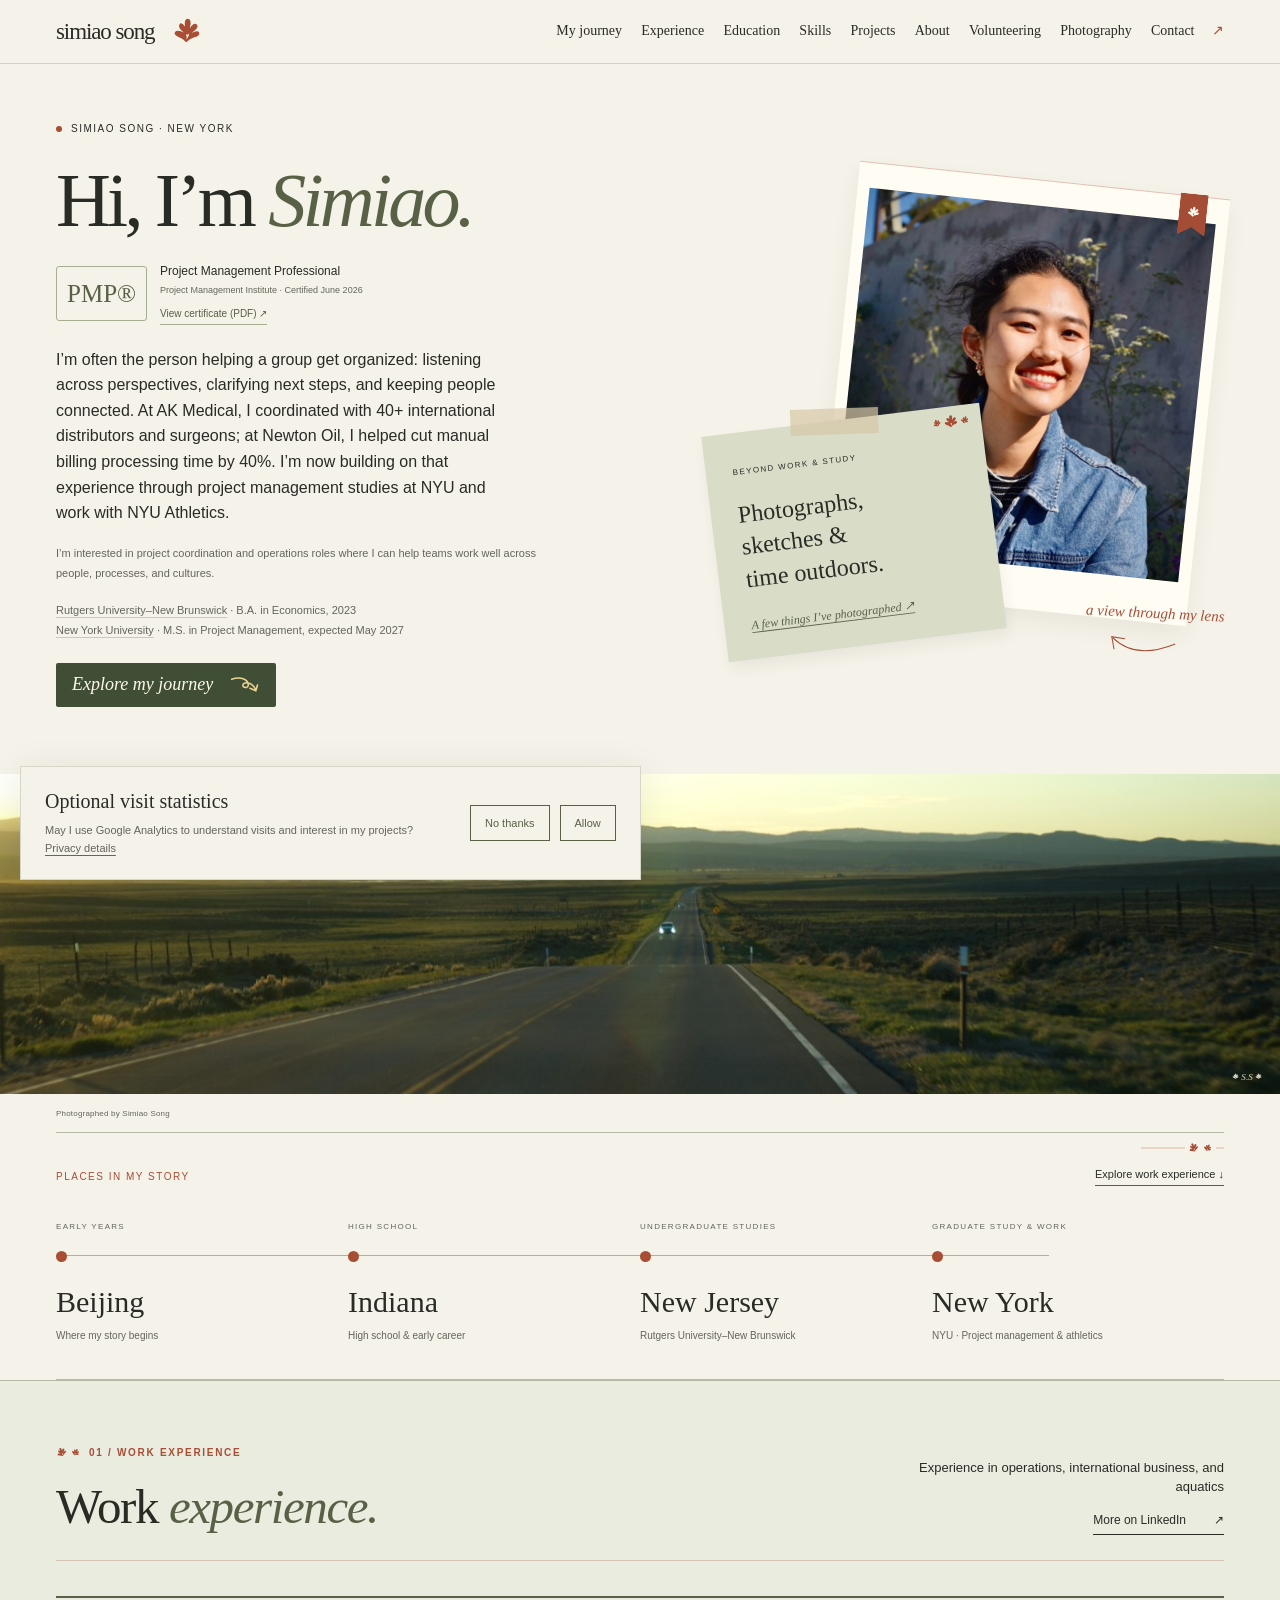
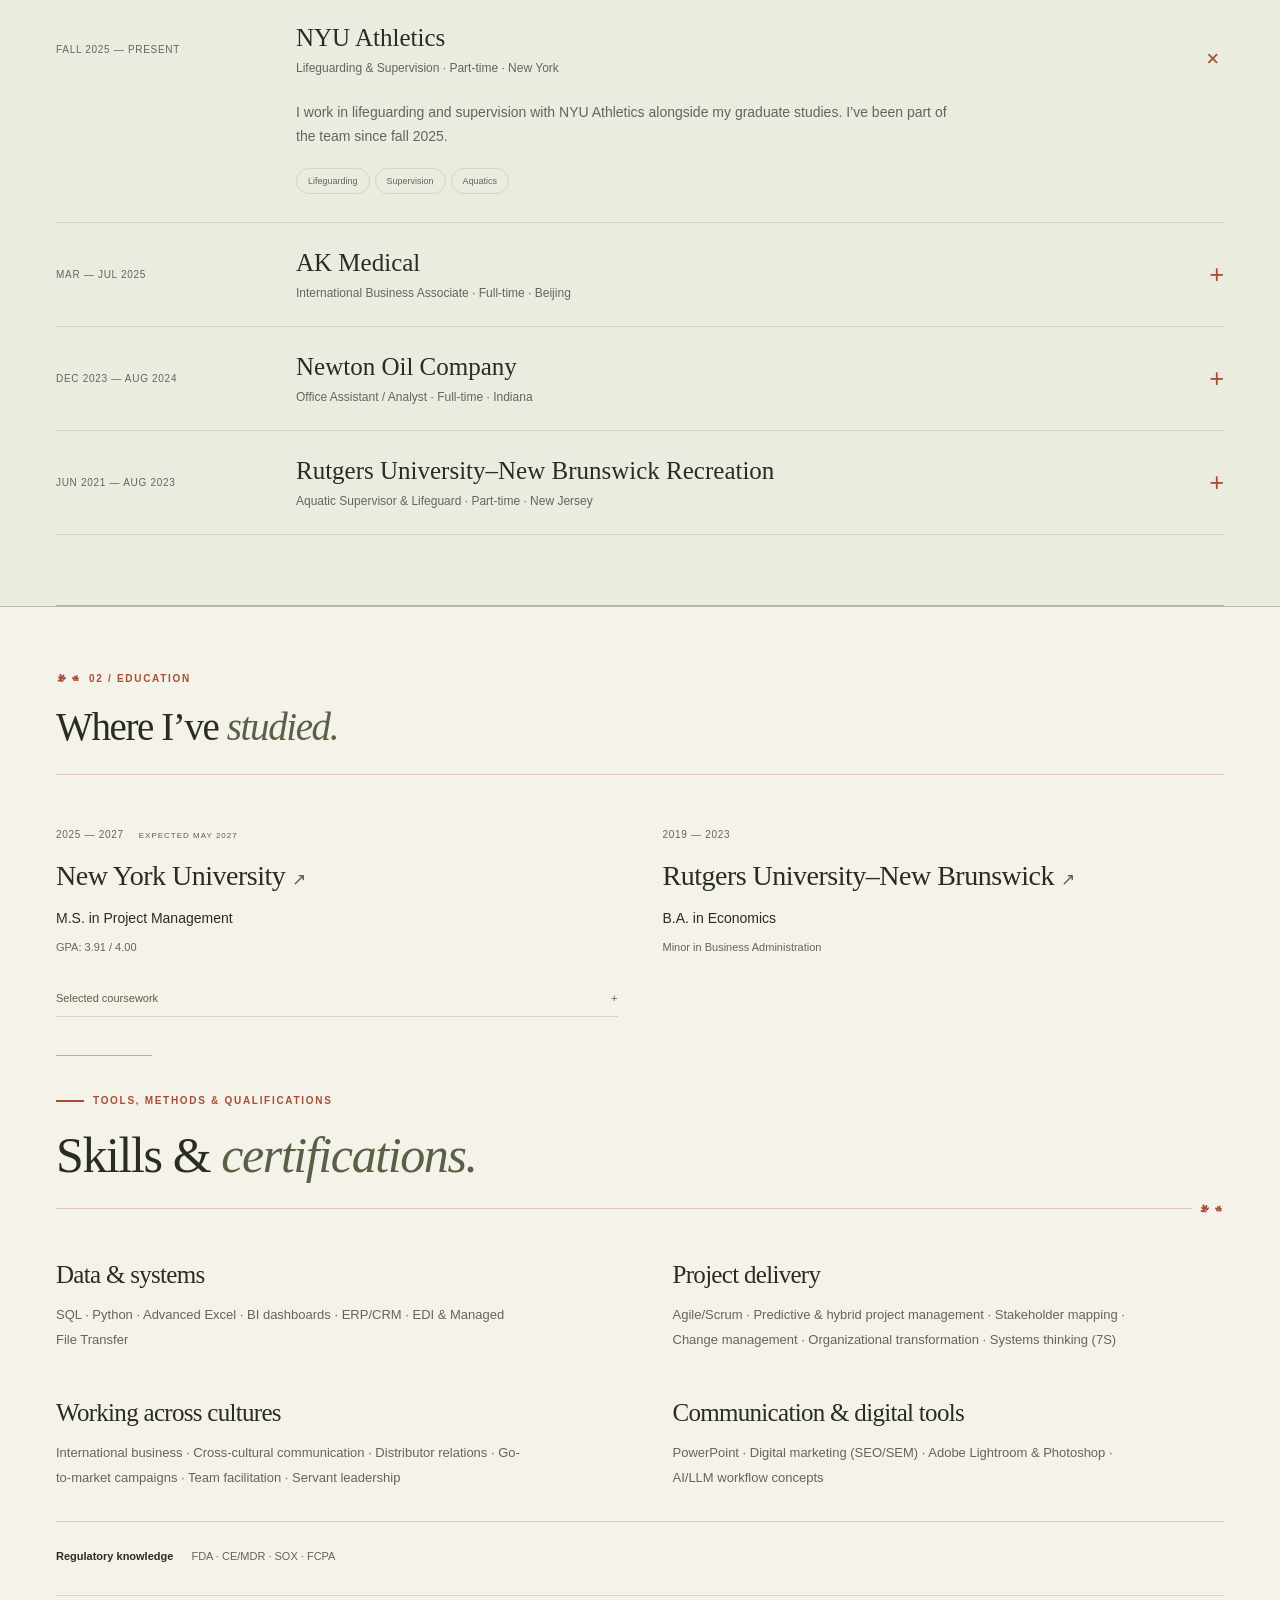
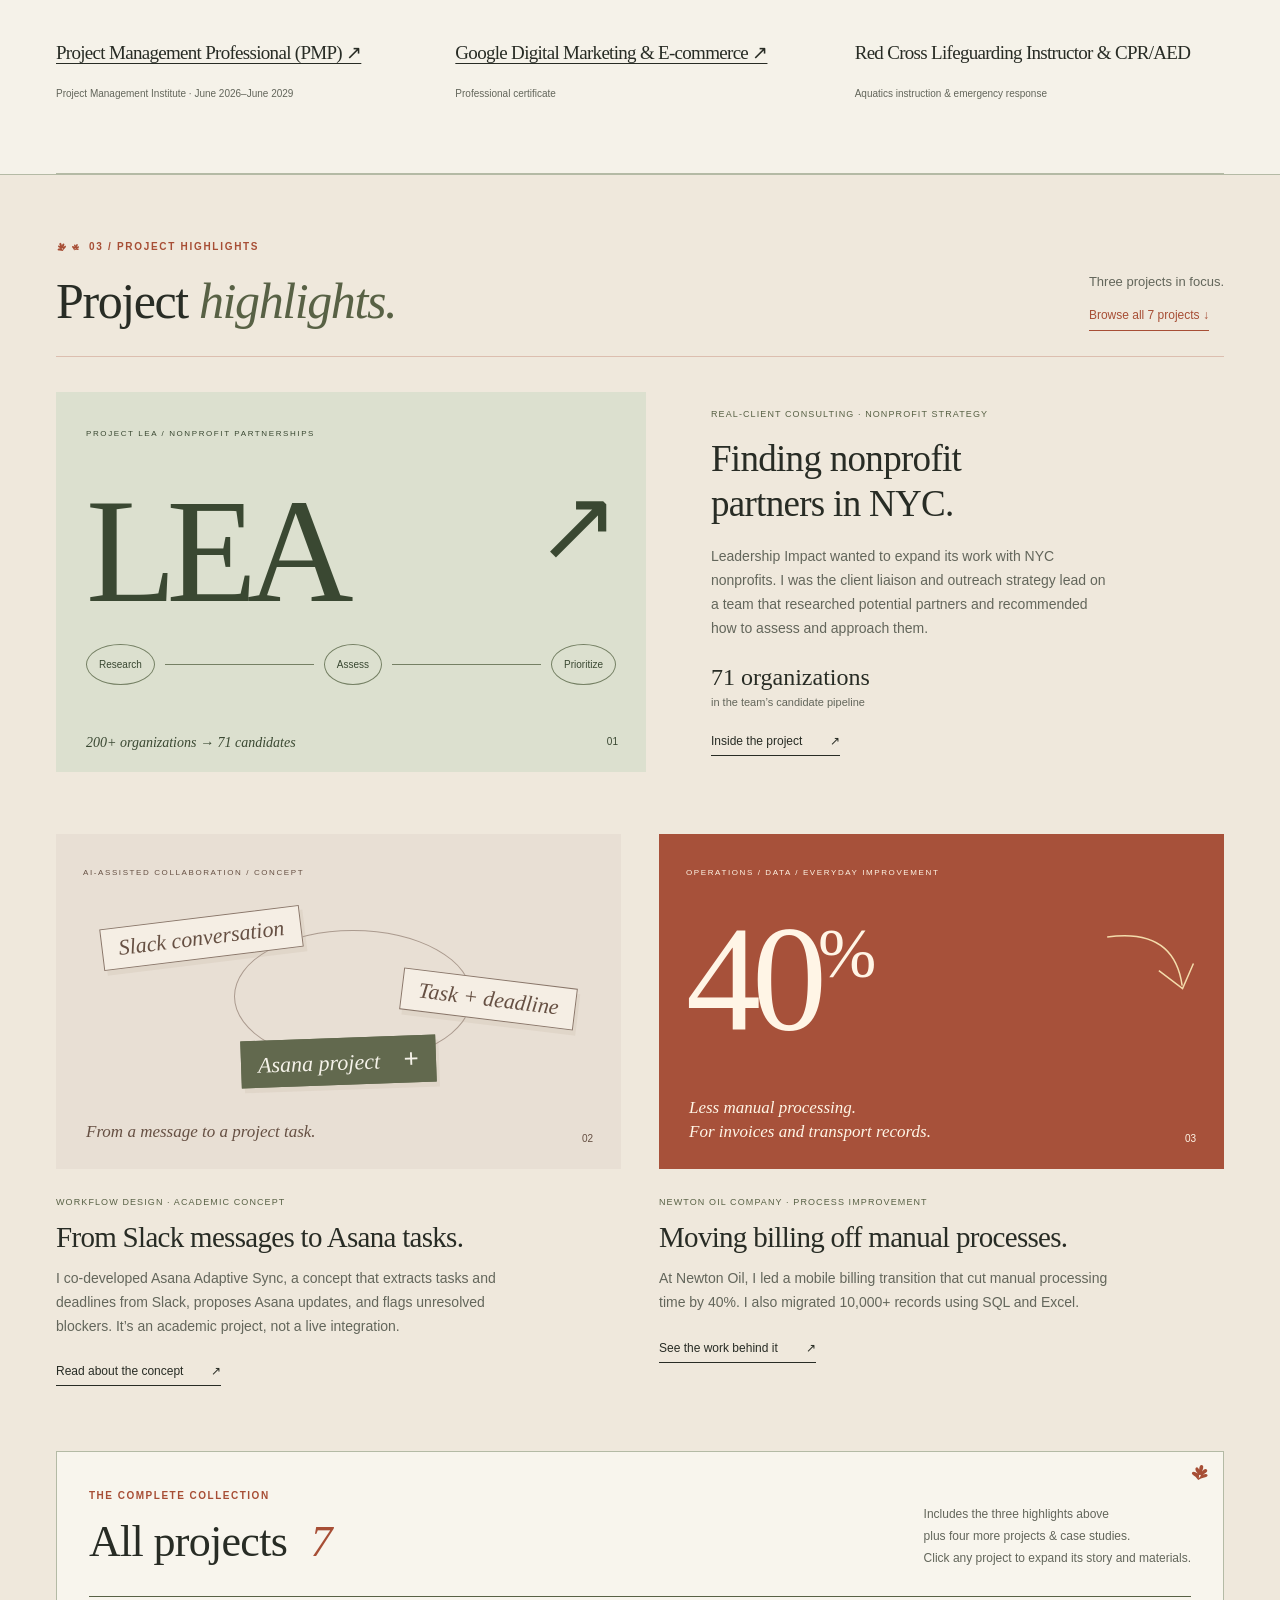
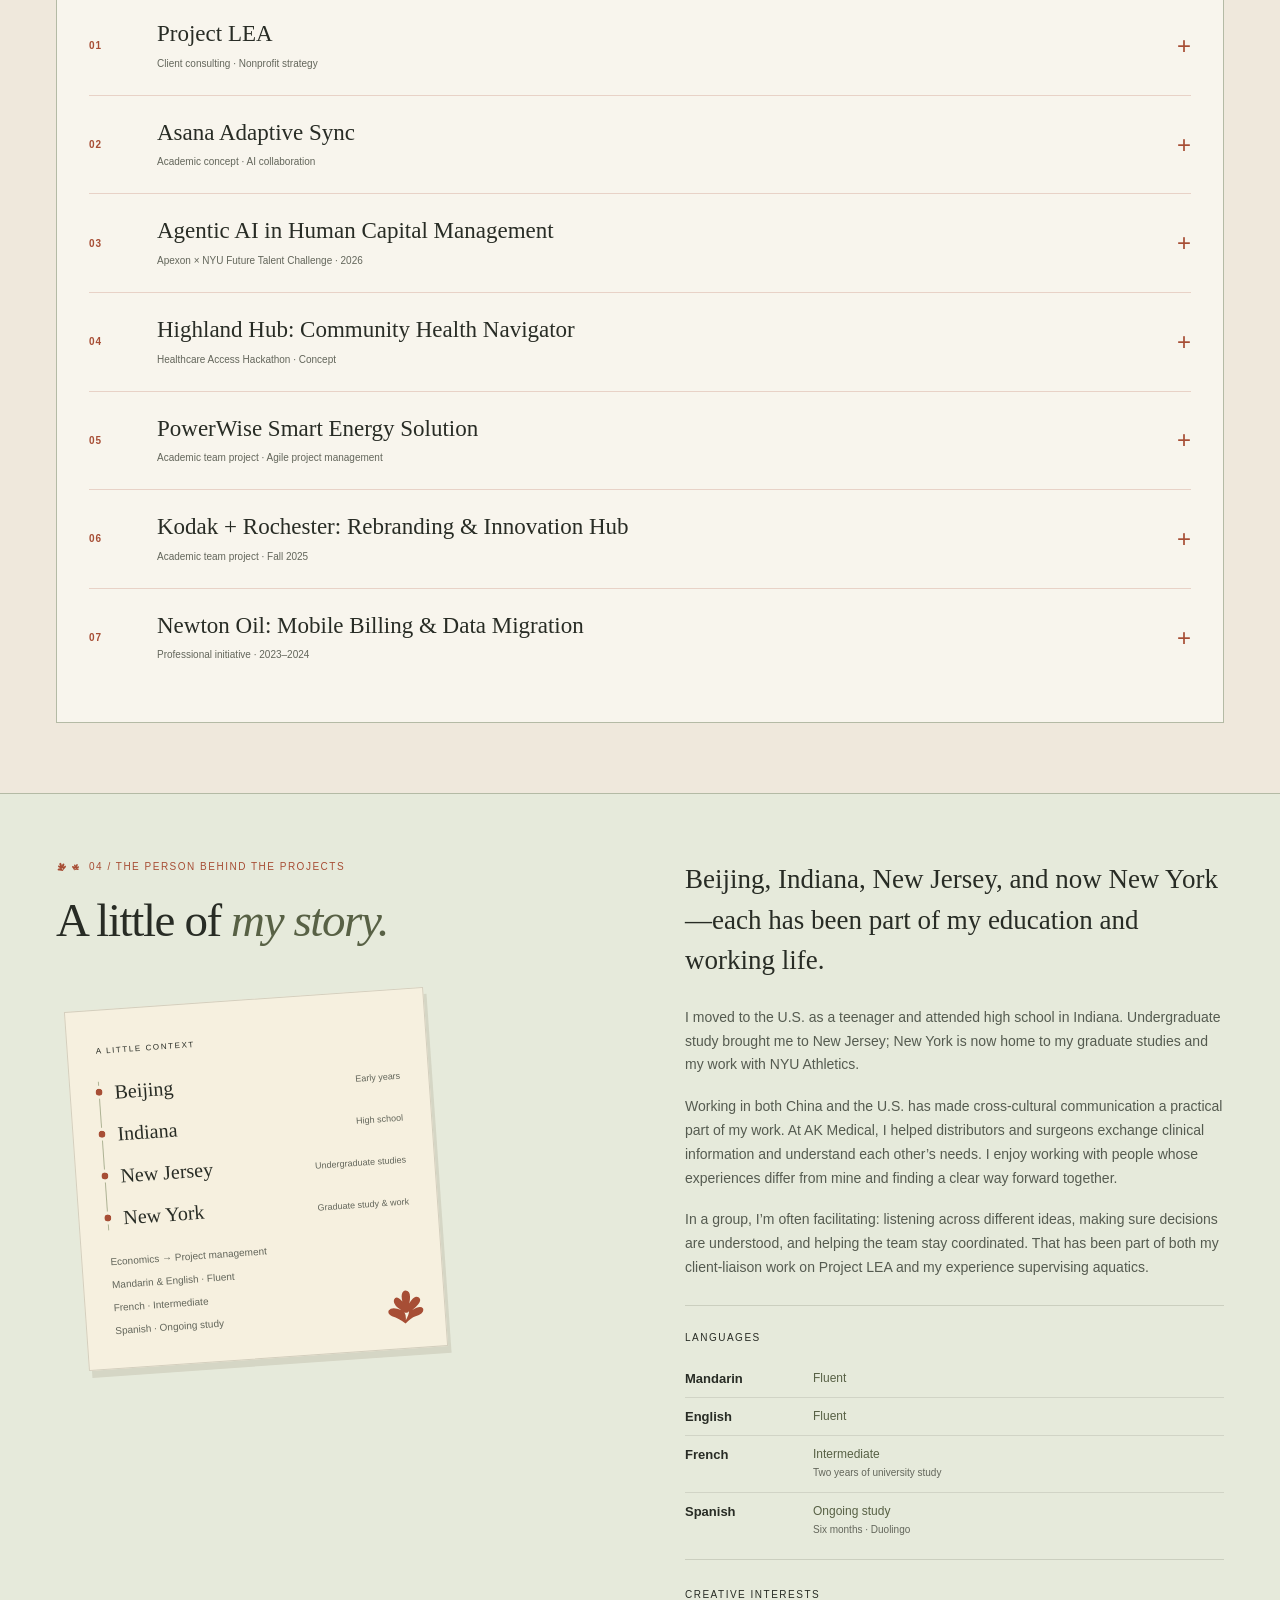
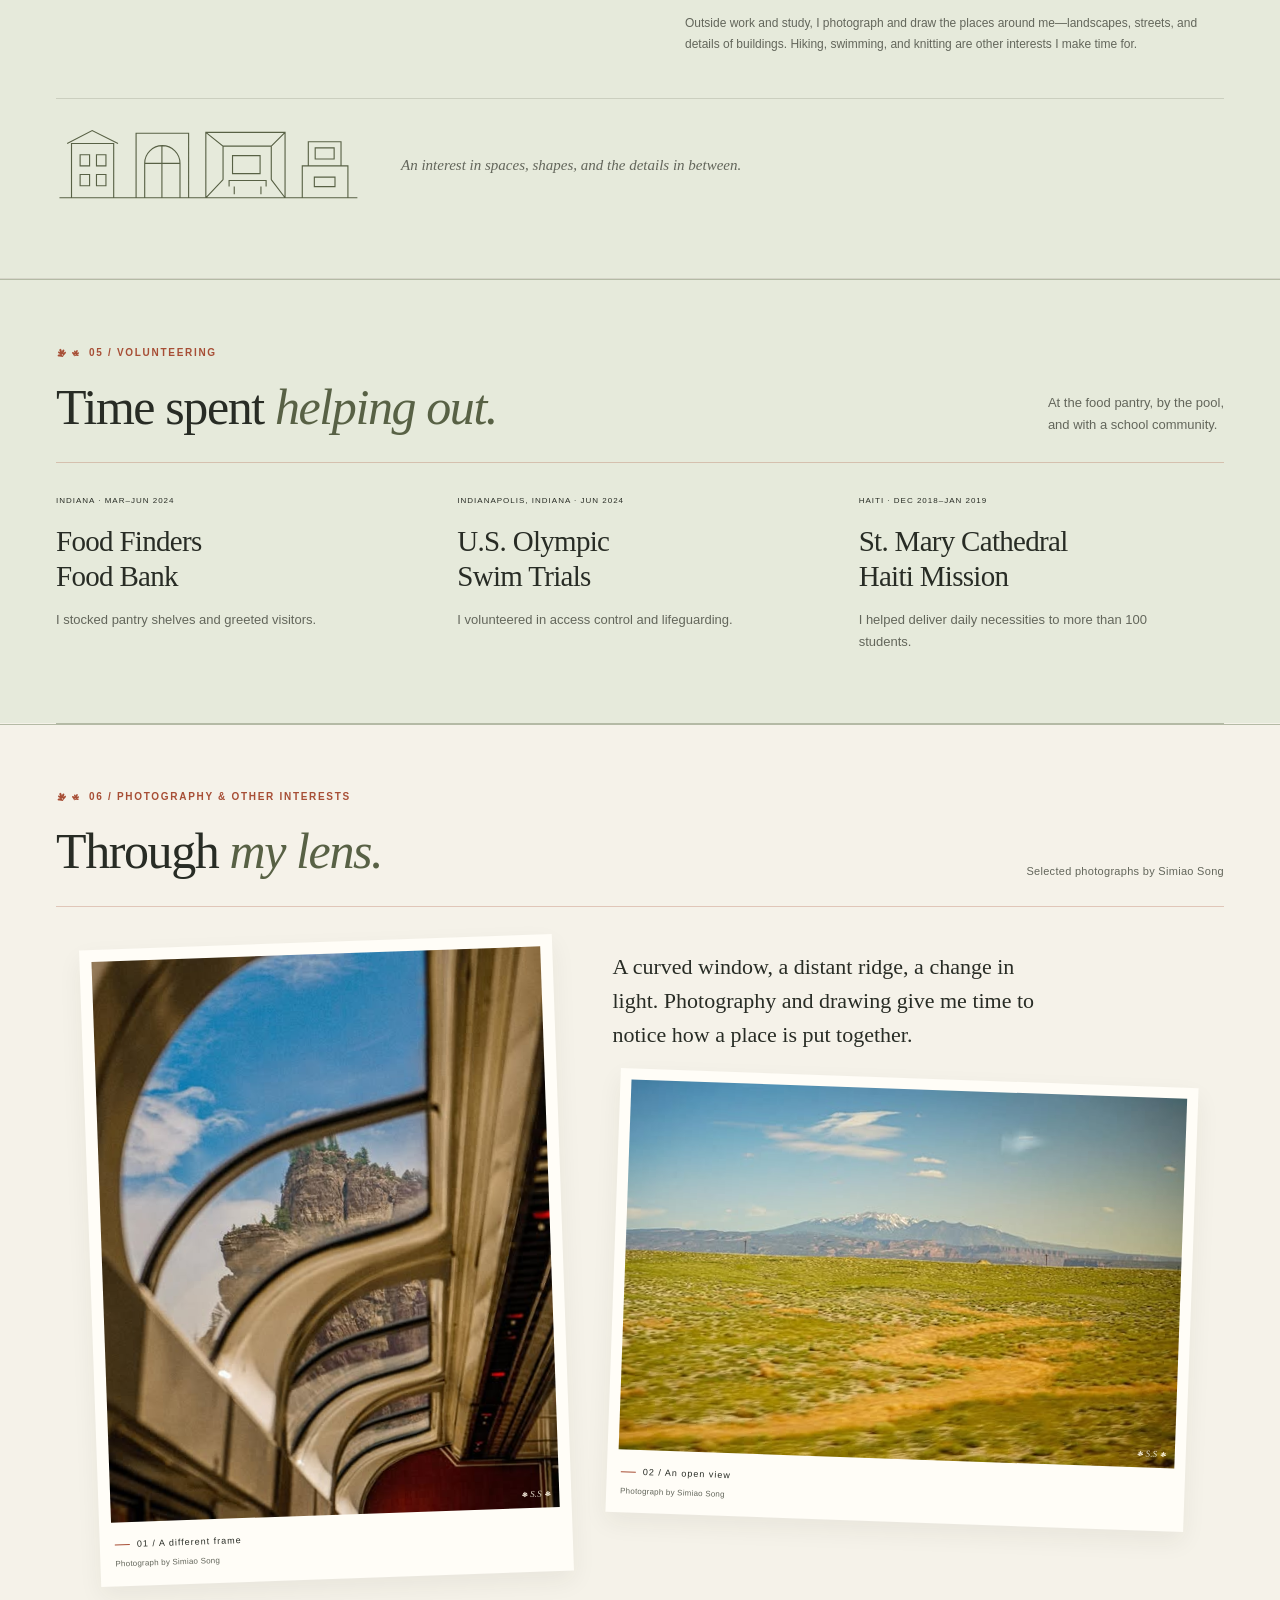
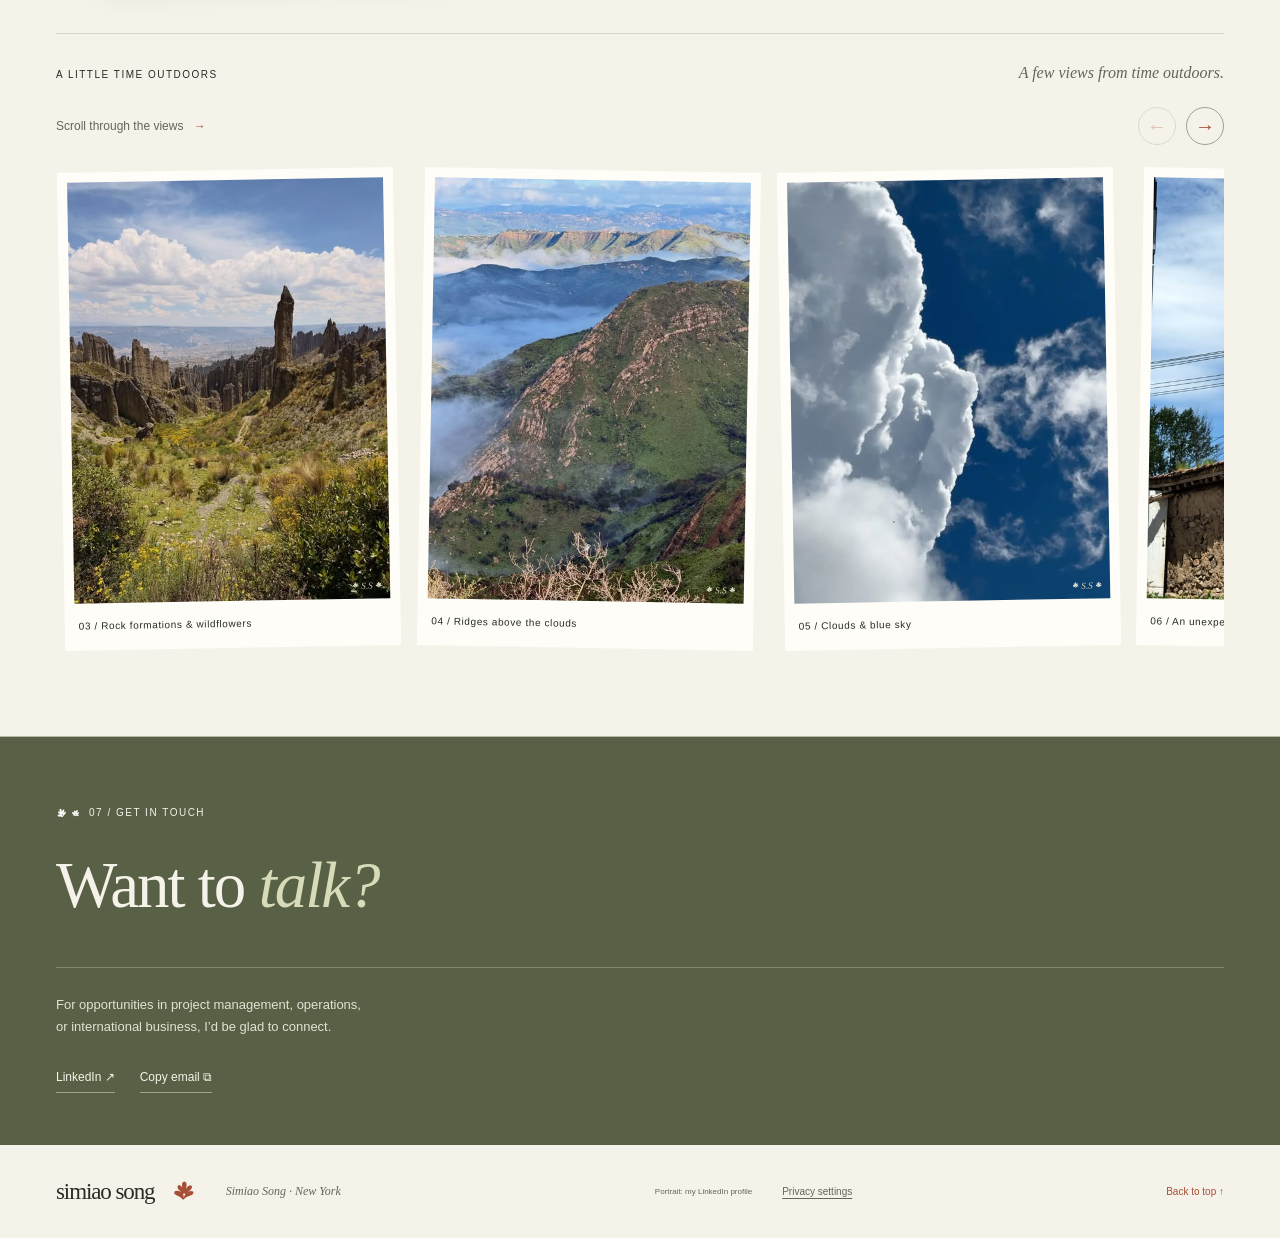
==== commit db5b96a3: "Apply forest olive and straw to journey link" ====
--- a/index.html
+++ b/index.html
@@ -6,7 +6,7 @@
 <meta name="description" content="Simiao Song: NYU project management master’s student, PMP, and Rutgers University–New Brunswick economics graduate. Cross-cultural communication, international business, billing operations, and nonprofit consulting. Outside work: photography, drawing, hiking, swimming, and knitting.">
 <link rel="canonical" href="https://simiao-song.github.io/"><meta property="og:url" content="https://simiao-song.github.io/">
 <meta name="theme-color" content="#f5f2e9"><meta property="og:title" content="Simiao Song, PMP® — Project Management & Operations"><meta property="og:description" content="Meet Simiao Song, PMP: NYU project management student, Rutgers University–New Brunswick graduate, and lifeguard and supervisor with NYU Athletics."><meta property="og:type" content="website">
-<link rel="icon" href="folded-iris.svg" type="image/svg+xml"><link rel="stylesheet" href="style.css?v=20261120subsection">
+<link rel="icon" href="folded-iris.svg" type="image/svg+xml"><link rel="stylesheet" href="style.css?v=20261120forest">
 <script src="script.js?v=20261120iris" defer></script>
 
 <script src="analytics.js?v=20261116" defer></script>
--- a/style.css
+++ b/style.css
@@ -204,20 +204,20 @@
 .petal-label > .iris-seam::before, .petal-label > .iris-seam::after { display: none; }
 
 .journey-invitation {
-  margin-top: 22px;
   display: inline-flex;
   align-items: center;
-  gap: 10px;
+  gap: 17px;
   min-height: 44px;
-  color: var(--olive);
-  font: italic 21px/1.25 Georgia, serif;
-  text-decoration: underline;
-  text-decoration-thickness: 1px;
-  text-underline-offset: 5px;
-  text-decoration-color: #92977e;
-}
-.journey-invitation svg { fill: none; stroke: var(--rust); stroke-width: 1.5; stroke-linecap: round; stroke-linejoin: round; }
-.journey-invitation:hover { color: var(--rust); }
+  margin-top: 22px;
+  padding: 8px 16px;
+  border-radius: 2px;
+  background: #404e36;
+  color: #fff9eb;
+  font: italic 18px/1.3 Georgia, serif;
+  text-decoration: none;
+}
+.journey-invitation svg { width: 30px; fill: none; stroke: #e9d393; stroke-width: 1.9; stroke-linecap: round; stroke-linejoin: round; }
+.journey-invitation:hover { color: #fff9eb; background: #35422d; }
 .journey-invitation:focus-visible { outline: 2px solid var(--rust); outline-offset: 4px; }
 
 #skills .section-heading { position: relative; border-bottom: 0; }
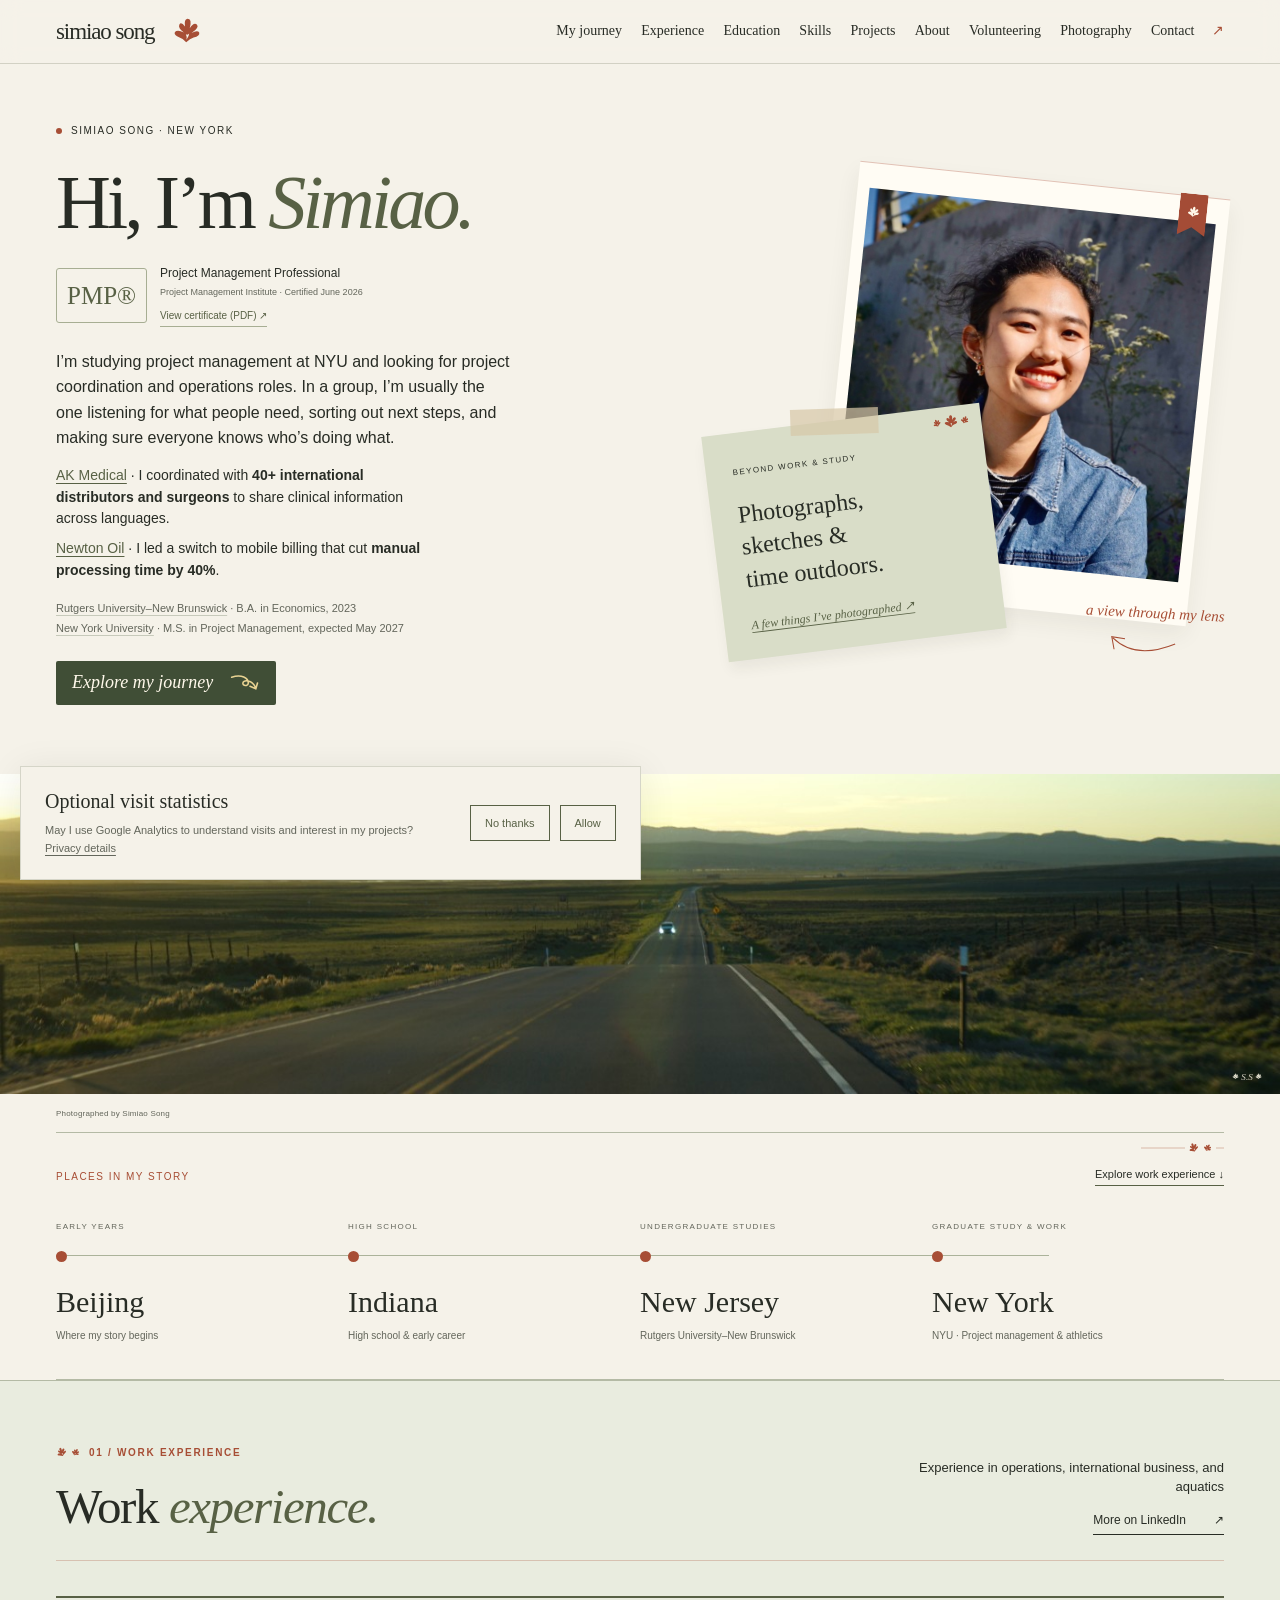
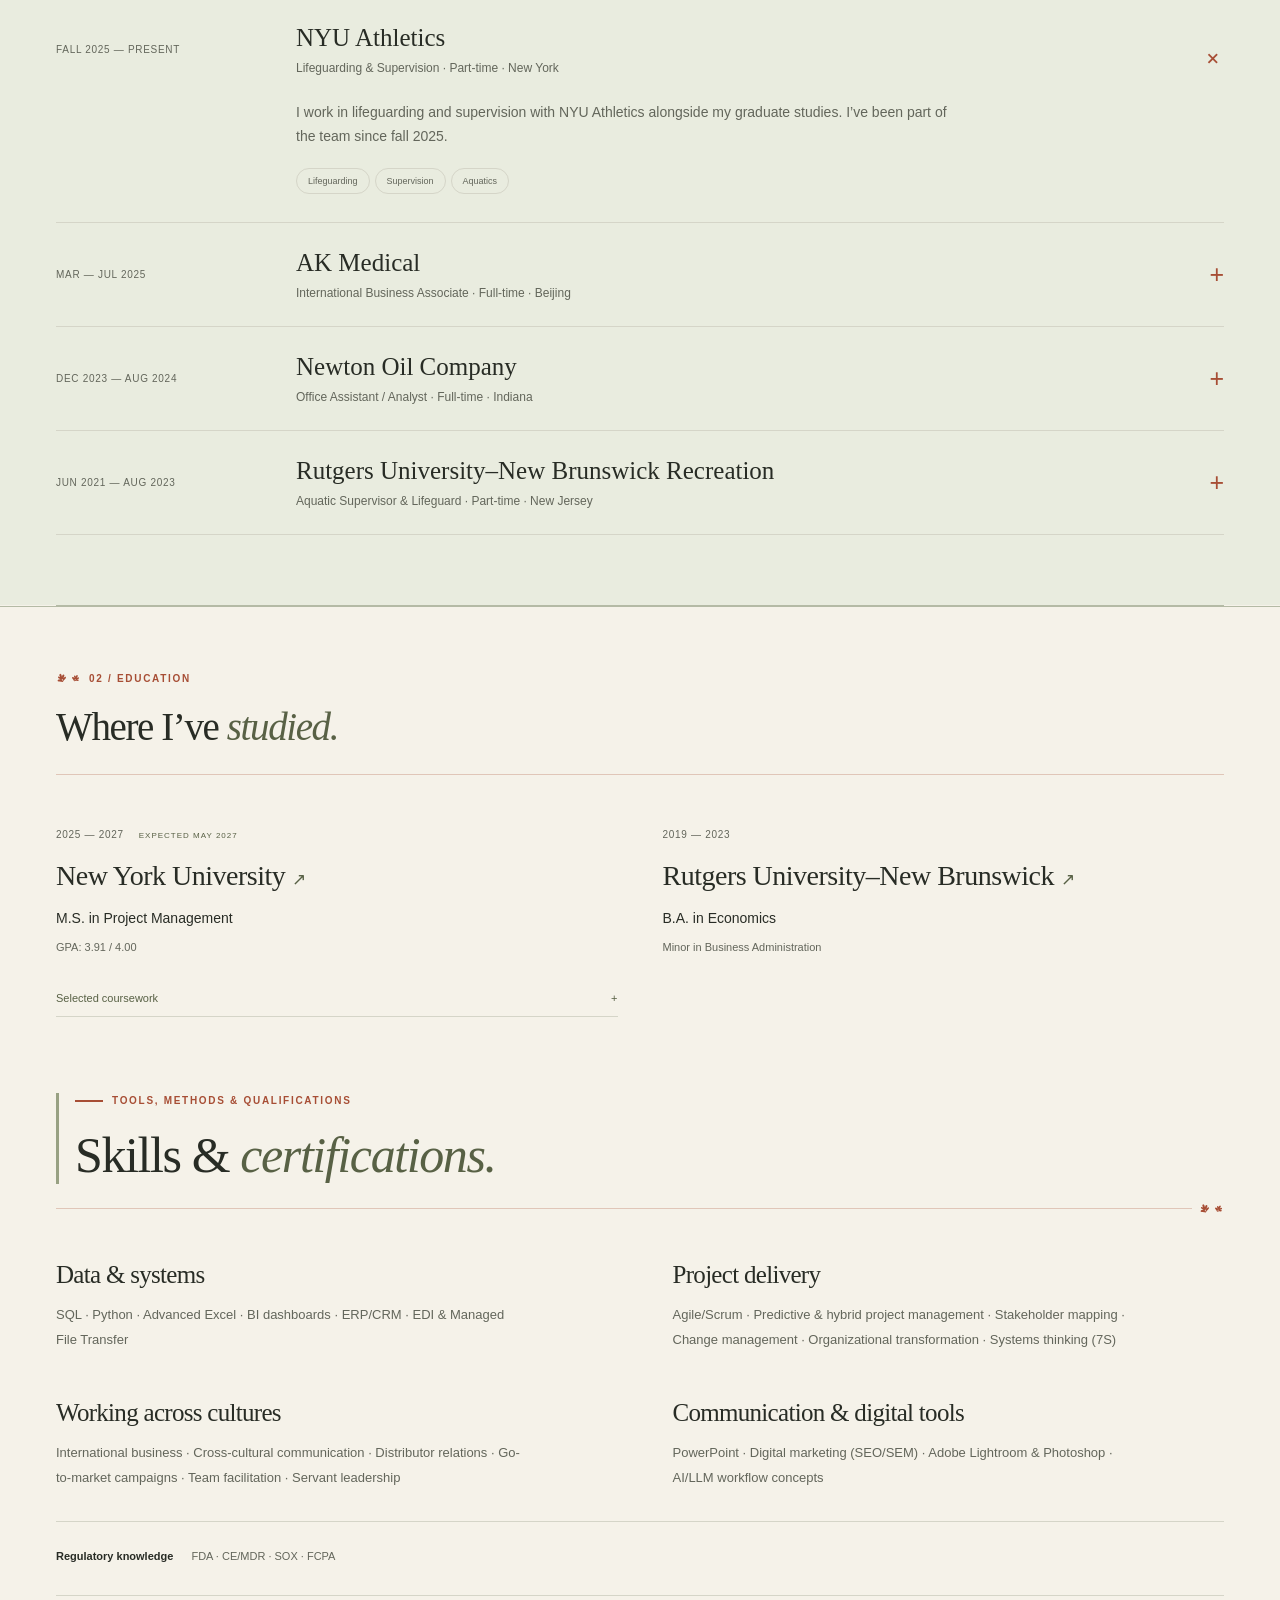
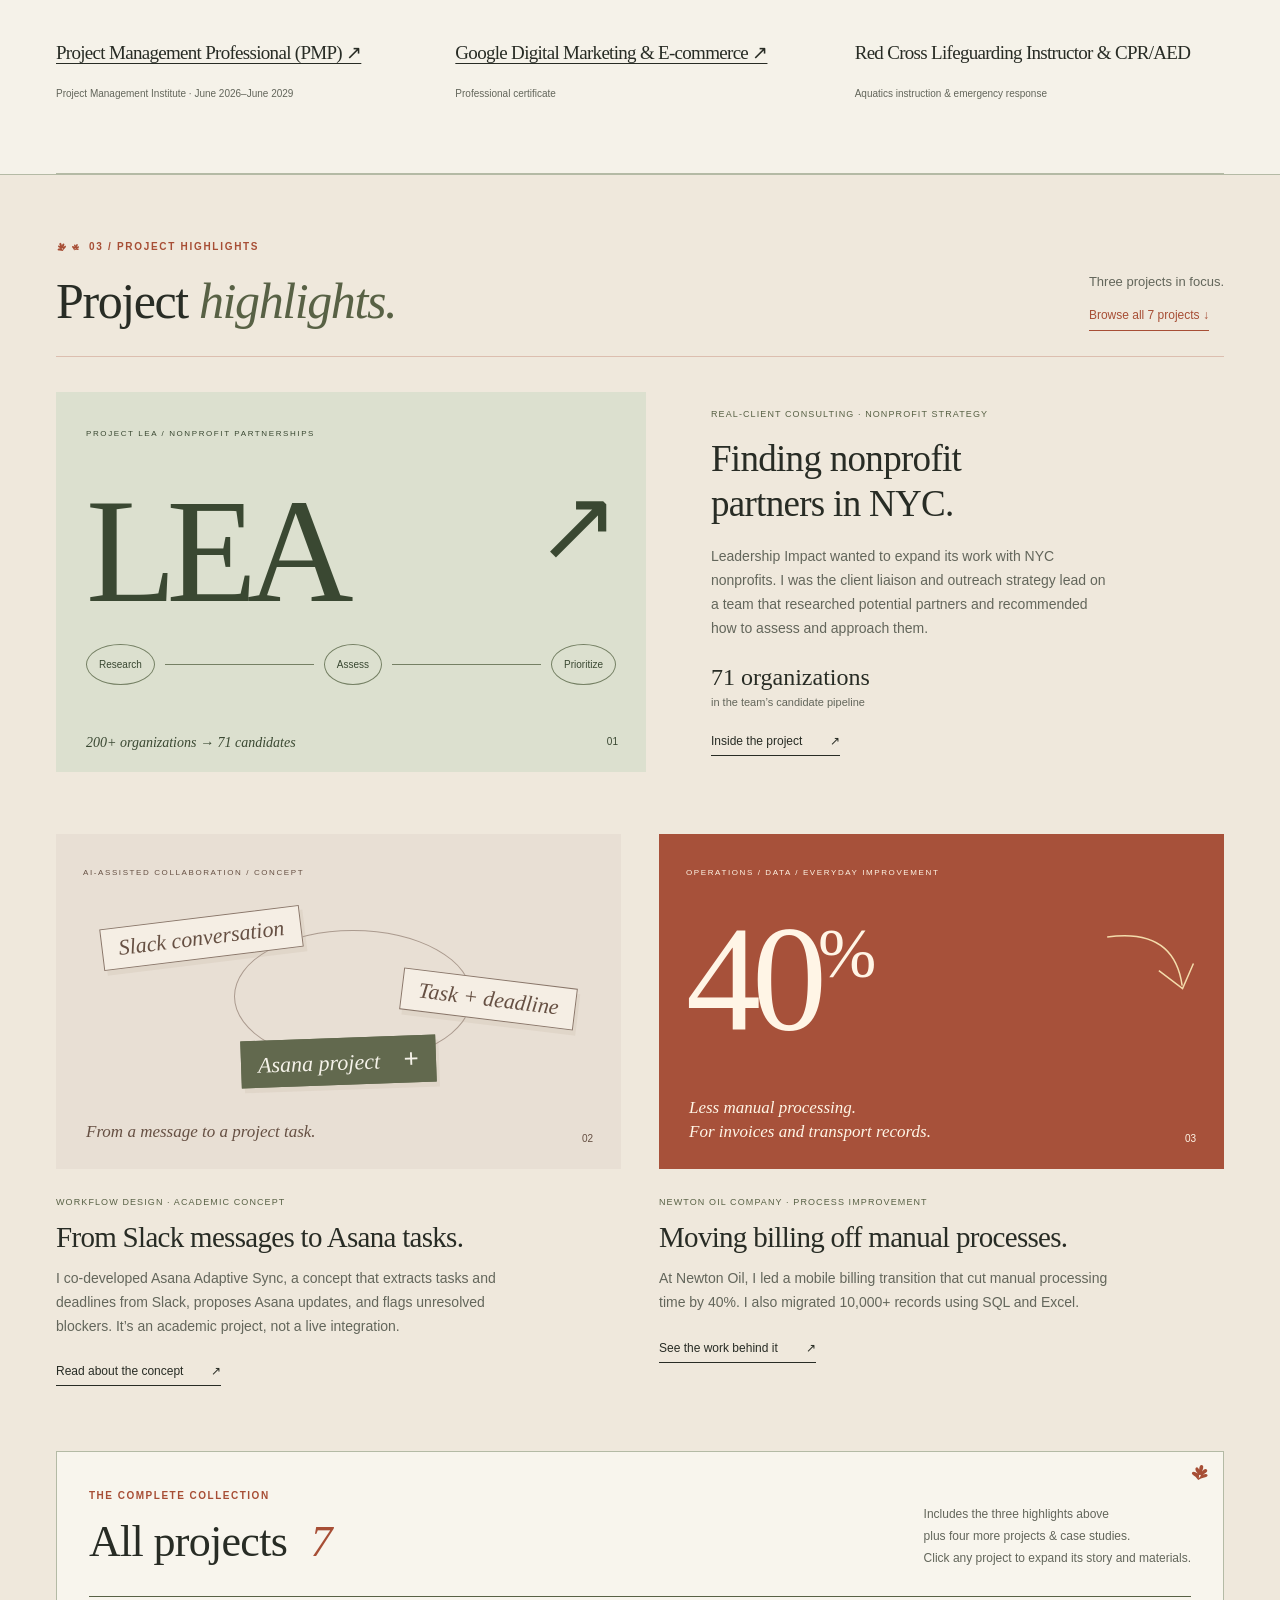
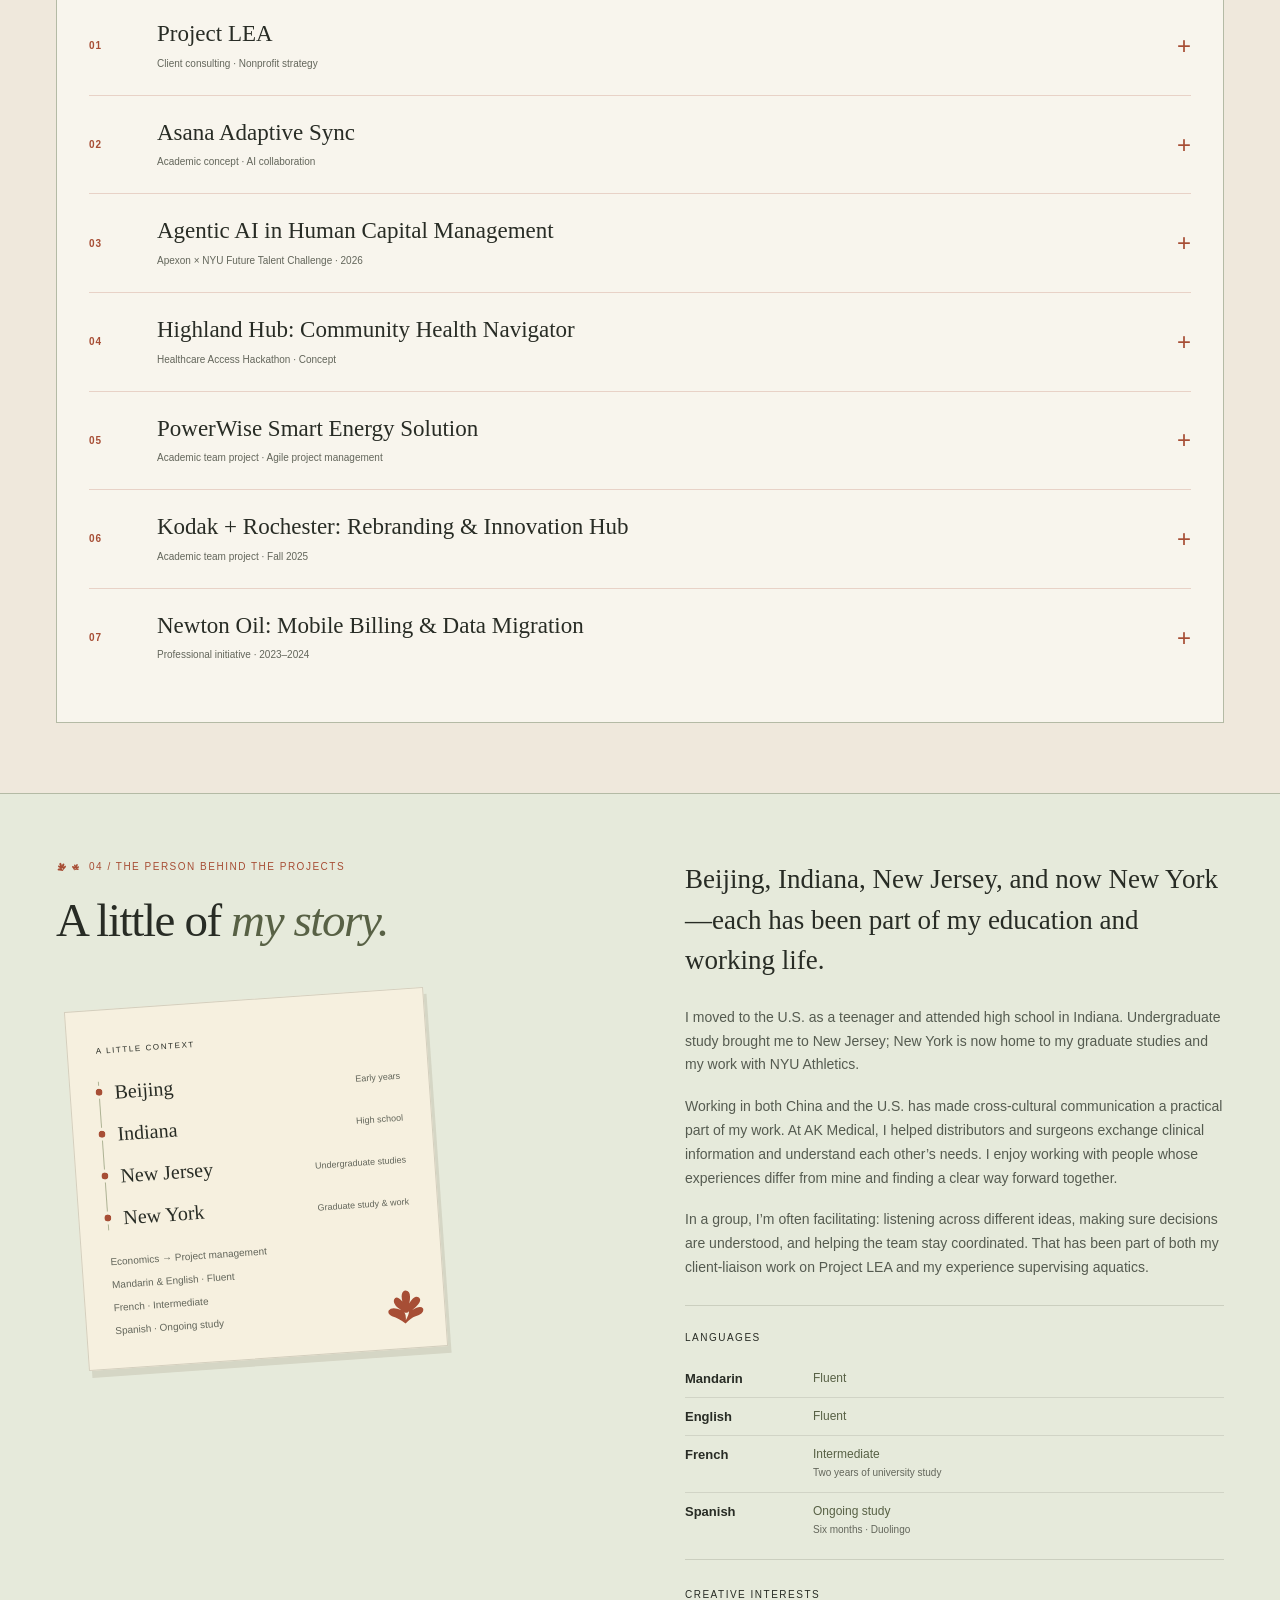
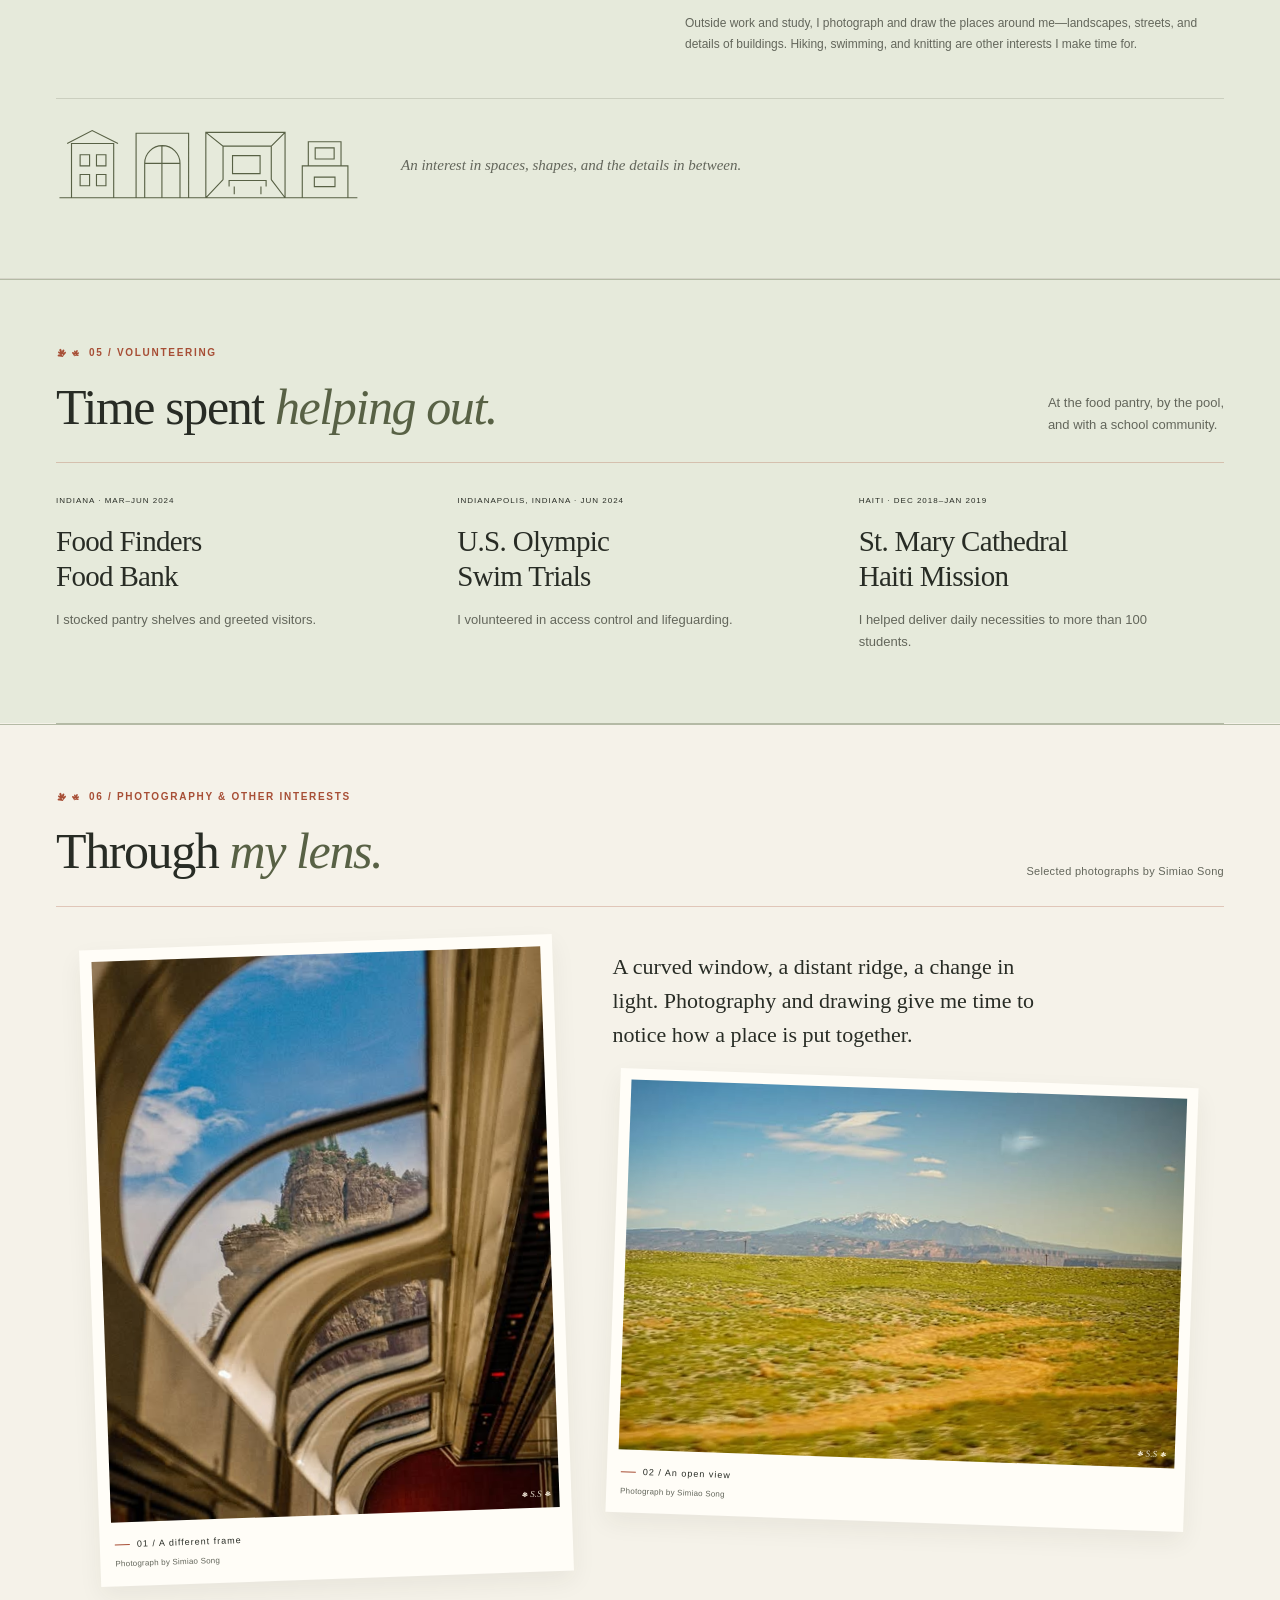
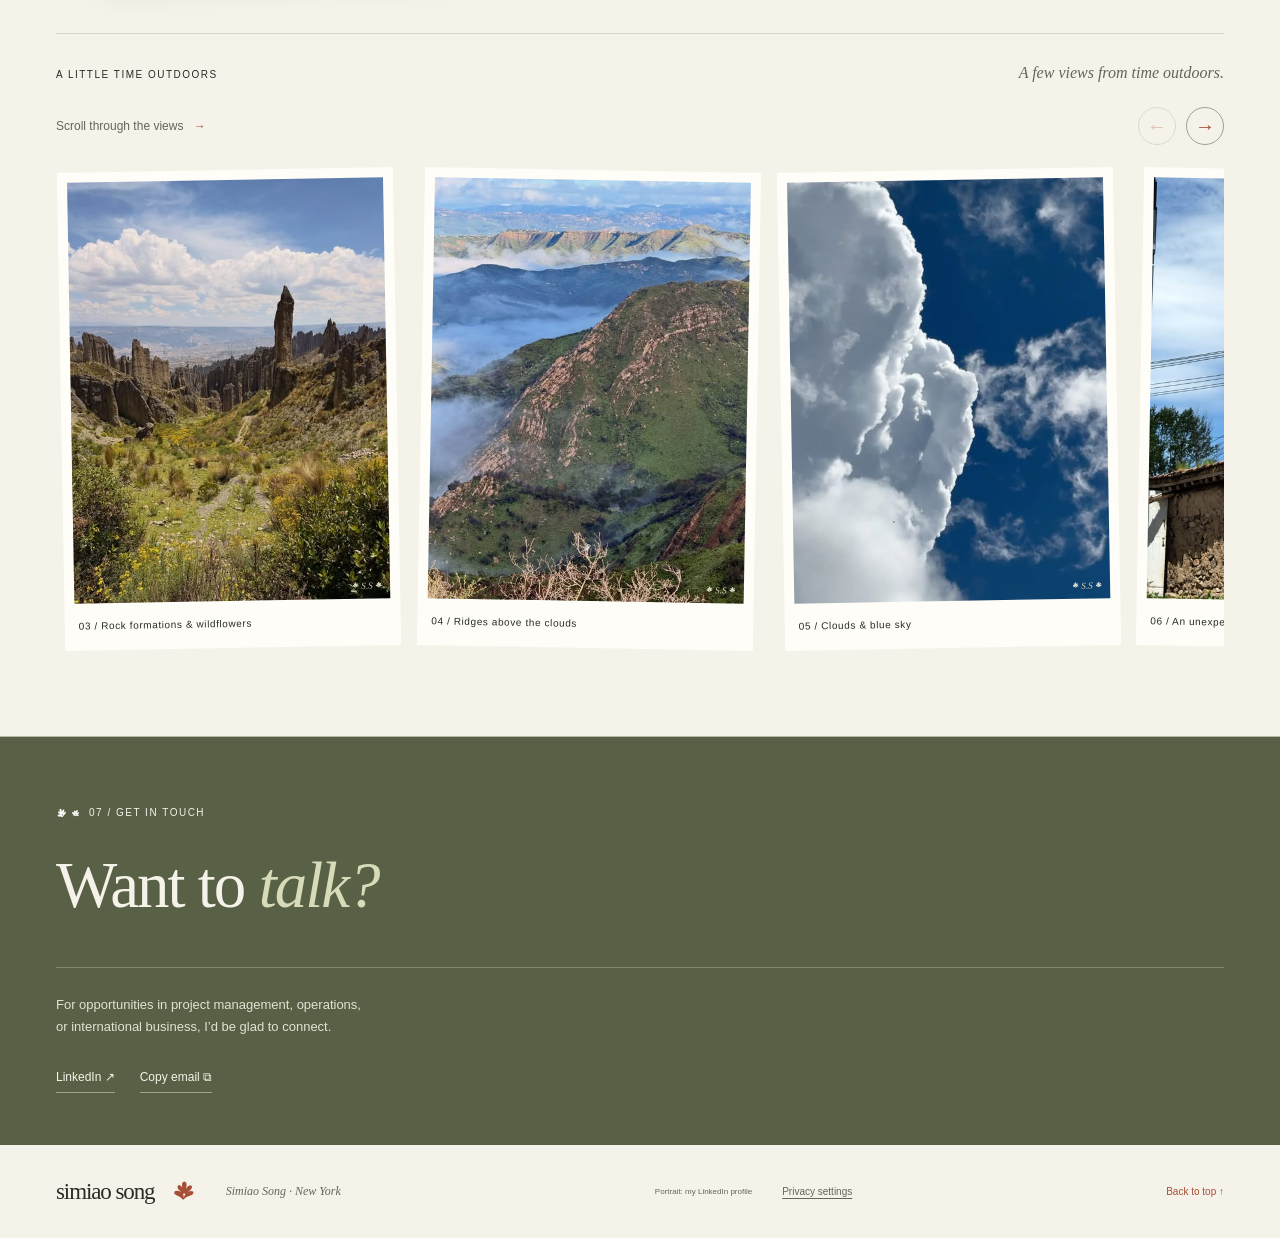
==== commit 8aaa23b6: "Lead with target roles and linked work examples; indent Skills heading" ====
--- a/index.html
+++ b/index.html
@@ -6,7 +6,7 @@
 <meta name="description" content="Simiao Song: NYU project management master’s student, PMP, and Rutgers University–New Brunswick economics graduate. Cross-cultural communication, international business, billing operations, and nonprofit consulting. Outside work: photography, drawing, hiking, swimming, and knitting.">
 <link rel="canonical" href="https://simiao-song.github.io/"><meta property="og:url" content="https://simiao-song.github.io/">
 <meta name="theme-color" content="#f5f2e9"><meta property="og:title" content="Simiao Song, PMP® — Project Management & Operations"><meta property="og:description" content="Meet Simiao Song, PMP: NYU project management student, Rutgers University–New Brunswick graduate, and lifeguard and supervisor with NYU Athletics."><meta property="og:type" content="website">
-<link rel="icon" href="folded-iris.svg" type="image/svg+xml"><link rel="stylesheet" href="style.css?v=20261120forest">
+<link rel="icon" href="folded-iris.svg" type="image/svg+xml"><link rel="stylesheet" href="style.css?v=20261120examples">
 <script src="script.js?v=20261120iris" defer></script>
 
 <script src="analytics.js?v=20261116" defer></script>
@@ -16,7 +16,7 @@
 <header class="nav wrap"><a class="wordmark" href="#" aria-label="Simiao Song home">simiao song<span class="asterisk" aria-hidden="true"><svg focusable="false" viewBox="0 0 100 100" fill="none" aria-hidden="true" focusable="false"><path fill="currentColor" fill-rule="evenodd" d="M48 85 Q34 71 17 65 Q6 59 10 51 Q18 42 40 52 Q19 37 25 25 Q31 15 44 32 Q40 9 52 6 Q69 6 60 38 Q73 17 84 25 Q94 35 66 54 Q86 43 92 52 Q95 64 73 69 Q61 72 48 85Z M47 58 Q51 66 49 77 Q58 64 58 56 Q53 62 47 58Z"/></svg></span></a><button class="nav-toggle" type="button" aria-expanded="false" aria-controls="section-navigation">Sections <span aria-hidden="true">+</span></button><nav id="section-navigation" aria-label="Main navigation"><a class="journey-nav" href="#journey">My journey</a><a href="#experience">Experience</a><a href="#education">Education</a><a href="#skills">Skills</a><a href="#work">Projects</a><a href="#about">About</a><a href="#volunteering">Volunteering</a><a href="#photography">Photography</a><a class="nav-contact" href="#contact">Contact <span aria-hidden="true">↗</span></a></nav></header>
 <main id="main">
 <section class="hero wrap" aria-labelledby="intro-title">
-<div class="hero-copy"><p class="eyebrow"><span class="dot"></span> SIMIAO SONG · NEW YORK</p><h1 id="intro-title">Hi, I’m <em>Simiao.</em></h1><a class="pmp-credential" href="assets/simiao-song-pmp-certificate.pdf" target="_blank" rel="noopener noreferrer" aria-label="View PMP certificate (PDF, opens in a new tab)"><span class="credential-mark">PMP®</span><span>Project Management Professional<span class="credential-issuer">Project Management Institute · Certified June 2026</span><span class="credential-view">View certificate (PDF) ↗</span></span></a><p class="intro">I’m often the person helping a group get organized: listening across perspectives, clarifying next steps, and keeping people connected. At AK Medical, I coordinated with 40+ international distributors and surgeons; at Newton Oil, I helped cut manual billing processing time by 40%. I’m now building on that experience through project management studies at NYU and work with NYU Athletics.</p><p class="hero-detail role-interest">I’m interested in project coordination and operations roles where I can help teams work well across people, processes, and cultures.</p><p class="hero-detail"><a href="https://newbrunswick.rutgers.edu/" target="_blank" rel="noopener noreferrer">Rutgers University–New Brunswick</a> · B.A. in Economics, 2023 <br><a href="https://www.nyu.edu/" target="_blank" rel="noopener noreferrer">New York University</a> · M.S. in Project Management, expected May 2027</p><a class="journey-invitation" href="#journey">Explore my journey <svg aria-hidden="true" focusable="false" viewBox="0 0 36 22" width="36" height="22"><path d="M2 4c12-4 20 1 20 7 0 3-4 4-6 2-2-3 2-6 7-4 4 1 6 4 8 8m-7-2 7 3 2-7"/></svg></a></div>
+<div class="hero-copy"><p class="eyebrow"><span class="dot"></span> SIMIAO SONG · NEW YORK</p><h1 id="intro-title">Hi, I’m <em>Simiao.</em></h1><a class="pmp-credential" href="assets/simiao-song-pmp-certificate.pdf" target="_blank" rel="noopener noreferrer" aria-label="View PMP certificate (PDF, opens in a new tab)"><span class="credential-mark">PMP®</span><span>Project Management Professional<span class="credential-issuer">Project Management Institute · Certified June 2026</span><span class="credential-view">View certificate (PDF) ↗</span></span></a><p class="intro">I’m studying project management at NYU and looking for project coordination and operations roles. In a group, I’m usually the one listening for what people need, sorting out next steps, and making sure everyone knows who’s doing what.</p><ul class="work-examples"><li><a href="#ak-distributors">AK Medical</a> · I coordinated with <strong>40+ international distributors and surgeons</strong> to share clinical information across languages.</li><li><a href="#newton-billing">Newton Oil</a> · I led a switch to mobile billing that cut <strong>manual processing time by 40%</strong>.</li></ul><p class="hero-detail"><a href="https://newbrunswick.rutgers.edu/" target="_blank" rel="noopener noreferrer">Rutgers University–New Brunswick</a> · B.A. in Economics, 2023 <br><a href="https://www.nyu.edu/" target="_blank" rel="noopener noreferrer">New York University</a> · M.S. in Project Management, expected May 2027</p><a class="journey-invitation" href="#journey">Explore my journey <svg aria-hidden="true" focusable="false" viewBox="0 0 36 22" width="36" height="22"><path d="M2 4c12-4 20 1 20 7 0 3-4 4-6 2-2-3 2-6 7-4 4 1 6 4 8 8m-7-2 7 3 2-7"/></svg></a></div>
 <div class="collage" aria-label="A portrait of Simiao Song"><span class="collage-star" aria-hidden="true"><svg focusable="false" viewBox="0 0 100 100" fill="none" aria-hidden="true" focusable="false"><path fill="currentColor" fill-rule="evenodd" d="M48 85 Q34 71 17 65 Q6 59 10 51 Q18 42 40 52 Q19 37 25 25 Q31 15 44 32 Q40 9 52 6 Q69 6 60 38 Q73 17 84 25 Q94 35 66 54 Q86 43 92 52 Q95 64 73 69 Q61 72 48 85Z M47 58 Q51 66 49 77 Q58 64 58 56 Q53 62 47 58Z"/></svg></span><figure class="city-photo"><span class="frame-print" aria-hidden="true"><svg focusable="false" viewBox="0 0 100 100" aria-hidden="true"><path fill="currentColor" fill-rule="evenodd" d="M48 85 Q34 71 17 65 Q6 59 10 51 Q18 42 40 52 Q19 37 25 25 Q31 15 44 32 Q40 9 52 6 Q69 6 60 38 Q73 17 84 25 Q94 35 66 54 Q86 43 92 52 Q95 64 73 69 Q61 72 48 85Z M47 58 Q51 66 49 77 Q58 64 58 56 Q53 62 47 58Z"/></svg></span><span class="signed-photo"><img src="assets/simiao-song.jpg" alt="Simiao Song smiling outdoors, wearing a denim jacket" width="800" height="800" fetchpriority="high"></span><figcaption>SIMIAO SONG / NEW YORK</figcaption></figure><div class="hello-note"><span class="portrait-petals" aria-hidden="true"><svg focusable="false" viewBox="0 0 100 100" aria-hidden="true"><path fill="currentColor" fill-rule="evenodd" d="M48 85 Q34 71 17 65 Q6 59 10 51 Q18 42 40 52 Q19 37 25 25 Q31 15 44 32 Q40 9 52 6 Q69 6 60 38 Q73 17 84 25 Q94 35 66 54 Q86 43 92 52 Q95 64 73 69 Q61 72 48 85Z M47 58 Q51 66 49 77 Q58 64 58 56 Q53 62 47 58Z"/></svg><svg focusable="false" viewBox="0 0 100 100" aria-hidden="true"><path fill="currentColor" fill-rule="evenodd" d="M48 85 Q34 71 17 65 Q6 59 10 51 Q18 42 40 52 Q19 37 25 25 Q31 15 44 32 Q40 9 52 6 Q69 6 60 38 Q73 17 84 25 Q94 35 66 54 Q86 43 92 52 Q95 64 73 69 Q61 72 48 85Z M47 58 Q51 66 49 77 Q58 64 58 56 Q53 62 47 58Z"/></svg><svg focusable="false" viewBox="0 0 100 100" aria-hidden="true"><path fill="currentColor" fill-rule="evenodd" d="M48 85 Q34 71 17 65 Q6 59 10 51 Q18 42 40 52 Q19 37 25 25 Q31 15 44 32 Q40 9 52 6 Q69 6 60 38 Q73 17 84 25 Q94 35 66 54 Q86 43 92 52 Q95 64 73 69 Q61 72 48 85Z M47 58 Q51 66 49 77 Q58 64 58 56 Q53 62 47 58Z"/></svg></span><span class="note-small">BEYOND WORK &amp; STUDY</span><p>Photographs,<br>sketches &amp;<br>time outdoors.</p><a class="note-signature" href="#photography">A few things I’ve photographed ↗</a></div><span class="pencil-note">a view through my lens <svg viewBox="0 0 100 50" aria-hidden="true"><path d="M3 5 Q60 0 80 37 M65 31 L81 39 L83 22"/></svg></span></div>
 </section>
 <figure class="cover-landscape"><span class="signed-photo"><img src="assets/linkedin-cover.jpg" alt="An open road stretching toward distant hills in the warm evening light" width="1400" height="350" loading="eager"><span class="image-signature"><span class="signature-credit">Photograph by Simiao Song </span><svg focusable="false" aria-hidden="true" viewBox="0 0 100 100"><path fill="currentColor" fill-rule="evenodd" d="M48 85 Q34 71 17 65 Q6 59 10 51 Q18 42 40 52 Q19 37 25 25 Q31 15 44 32 Q40 9 52 6 Q69 6 60 38 Q73 17 84 25 Q94 35 66 54 Q86 43 92 52 Q95 64 73 69 Q61 72 48 85Z M47 58 Q51 66 49 77 Q58 64 58 56 Q53 62 47 58Z"/></svg><span aria-hidden="true">S.S</span><svg focusable="false" aria-hidden="true" viewBox="0 0 100 100"><path fill="currentColor" fill-rule="evenodd" d="M48 85 Q34 71 17 65 Q6 59 10 51 Q18 42 40 52 Q19 37 25 25 Q31 15 44 32 Q40 9 52 6 Q69 6 60 38 Q73 17 84 25 Q94 35 66 54 Q86 43 92 52 Q95 64 73 69 Q61 72 48 85Z M47 58 Q51 66 49 77 Q58 64 58 56 Q53 62 47 58Z"/></svg></span></span><figcaption>Photographed by Simiao Song</figcaption></figure>
@@ -24,8 +24,8 @@
 <section class="section wrap journey-section" id="experience" aria-labelledby="experience-title"><div class="section-heading"><div><p class="eyebrow petal-label"><span class="iris-seam" aria-hidden="true"><svg focusable="false" viewBox="0 0 100 100" fill="none" aria-hidden="true" focusable="false"><path fill="currentColor" fill-rule="evenodd" d="M48 85 Q34 71 17 65 Q6 59 10 51 Q18 42 40 52 Q19 37 25 25 Q31 15 44 32 Q40 9 52 6 Q69 6 60 38 Q73 17 84 25 Q94 35 66 54 Q86 43 92 52 Q95 64 73 69 Q61 72 48 85Z M47 58 Q51 66 49 77 Q58 64 58 56 Q53 62 47 58Z"/></svg><svg focusable="false" viewBox="0 0 100 100" fill="none" aria-hidden="true" focusable="false"><path fill="currentColor" fill-rule="evenodd" d="M48 85 Q34 71 17 65 Q6 59 10 51 Q18 42 40 52 Q19 37 25 25 Q31 15 44 32 Q40 9 52 6 Q69 6 60 38 Q73 17 84 25 Q94 35 66 54 Q86 43 92 52 Q95 64 73 69 Q61 72 48 85Z M47 58 Q51 66 49 77 Q58 64 58 56 Q53 62 47 58Z"/></svg></span>01 / WORK EXPERIENCE</p><h2 id="experience-title">Work <em>experience.</em></h2></div><div class="experience-heading-meta"><p><strong>Experience in operations, international business, and aquatics</strong></p><a class="text-link" href="https://www.linkedin.com/in/songsimiao/" target="_blank" rel="noopener noreferrer">More on LinkedIn <span aria-hidden="true">↗</span></a></div></div><div class="timeline">
 <details open><summary><span class="time">FALL 2025 — PRESENT</span><span class="role"><strong>NYU Athletics</strong><span>Lifeguarding &amp; Supervision · Part-time · New York</span></span><span class="plus" aria-hidden="true">+</span></summary><div class="timeline-content"><p>I work in lifeguarding and supervision with NYU Athletics alongside my graduate studies. I’ve been part of the team since fall 2025.</p><span class="tag">Lifeguarding</span><span class="tag">Supervision</span><span class="tag">Aquatics</span></div></details>
 
-<details><summary><span class="time">MAR — JUL 2025</span><span class="role"><strong>AK Medical</strong><span>International Business Associate · Full-time · Beijing</span></span><span class="plus" aria-hidden="true">+</span></summary><div class="timeline-content"><p>Coordinated go-to-market campaigns for 3D-printed orthopedic solutions at international conferences, including AAOS. Data-informed product positioning contributed to 25% lead growth.</p><p>As the primary liaison for 40+ international distributors and surgeons, I supported clinical knowledge exchange across languages and cultures, helping reduce misinterpretation issues by 90%. I also prepared FDA, CE, and MDR documentation for global market entry.</p><span class="tag">International business</span><span class="tag">25% lead growth</span><span class="tag">Cross-cultural communication</span></div></details>
-<details><summary><span class="time">DEC 2023 — AUG 2024</span><span class="role"><strong>Newton Oil Company</strong><span>Office Assistant / Analyst · Full-time · Indiana</span></span><span class="plus" aria-hidden="true">+</span></summary><div class="timeline-content"><p>Led a mobile billing transition that reduced manual processing time by 40%, and migrated 10,000+ records using SQL and Excel, improving data accuracy by 15%.</p><p>I worked with vendors on EDI and Managed File Transfer, reducing reporting lag from days to hours, and reconciled $1M+ in monthly accounts while maintaining tax and regulatory records.</p><span class="tag">Process improvement</span><span class="tag">SQL & Excel</span><span class="tag">Data migration</span></div></details>
+<details><summary><span class="time">MAR — JUL 2025</span><span class="role"><strong>AK Medical</strong><span>International Business Associate · Full-time · Beijing</span></span><span class="plus" aria-hidden="true">+</span></summary><div class="timeline-content"><p>Coordinated go-to-market campaigns for 3D-printed orthopedic solutions at international conferences, including AAOS. Data-informed product positioning contributed to 25% lead growth.</p><p id="ak-distributors">As the primary liaison for 40+ international distributors and surgeons, I supported clinical knowledge exchange across languages and cultures, helping reduce misinterpretation issues by 90%. I also prepared FDA, CE, and MDR documentation for global market entry.</p><span class="tag">International business</span><span class="tag">25% lead growth</span><span class="tag">Cross-cultural communication</span></div></details>
+<details><summary><span class="time">DEC 2023 — AUG 2024</span><span class="role"><strong>Newton Oil Company</strong><span>Office Assistant / Analyst · Full-time · Indiana</span></span><span class="plus" aria-hidden="true">+</span></summary><div class="timeline-content"><p id="newton-billing">Led a mobile billing transition that reduced manual processing time by 40%, and migrated 10,000+ records using SQL and Excel, improving data accuracy by 15%.</p><p>I worked with vendors on EDI and Managed File Transfer, reducing reporting lag from days to hours, and reconciled $1M+ in monthly accounts while maintaining tax and regulatory records.</p><span class="tag">Process improvement</span><span class="tag">SQL & Excel</span><span class="tag">Data migration</span></div></details>
 <details><summary><span class="time">JUN 2021 — AUG 2023</span><span class="role"><strong>Rutgers University–New Brunswick Recreation</strong><span>Aquatic Supervisor &amp; Lifeguard · Part-time · New Jersey</span></span><span class="plus" aria-hidden="true">+</span></summary><div class="timeline-content"><p>Developed recruitment and emergency-preparedness training for 120+ lifeguards, and instructed and certified 200+ people in Red Cross CPR, first aid, and lifeguarding skills.</p><p>I introduced a three-step communication framework for the supervisory team to resolve scheduling conflicts and coordinate decisions. The role also involved competitions with up to 500 attendees and more than 1,500 annual activity hours.</p><p>Received the 2023 Instructional Excellence Leadership Award for Exemplary Mentorship.</p><span class="tag">Team leadership</span><span class="tag">Training & mentorship</span><span class="tag">Safety operations</span></div></details></div></section>
 <section class="section wrap education-section" id="education" aria-labelledby="education-title"><div class="section-heading"><div><p class="eyebrow petal-label"><span class="iris-seam" aria-hidden="true"><svg focusable="false" viewBox="0 0 100 100" fill="none" aria-hidden="true" focusable="false"><path fill="currentColor" fill-rule="evenodd" d="M48 85 Q34 71 17 65 Q6 59 10 51 Q18 42 40 52 Q19 37 25 25 Q31 15 44 32 Q40 9 52 6 Q69 6 60 38 Q73 17 84 25 Q94 35 66 54 Q86 43 92 52 Q95 64 73 69 Q61 72 48 85Z M47 58 Q51 66 49 77 Q58 64 58 56 Q53 62 47 58Z"/></svg><svg focusable="false" viewBox="0 0 100 100" fill="none" aria-hidden="true" focusable="false"><path fill="currentColor" fill-rule="evenodd" d="M48 85 Q34 71 17 65 Q6 59 10 51 Q18 42 40 52 Q19 37 25 25 Q31 15 44 32 Q40 9 52 6 Q69 6 60 38 Q73 17 84 25 Q94 35 66 54 Q86 43 92 52 Q95 64 73 69 Q61 72 48 85Z M47 58 Q51 66 49 77 Q58 64 58 56 Q53 62 47 58Z"/></svg></span>02 / EDUCATION</p><h2 id="education-title">Where I’ve <em>studied.</em></h2></div></div><div class="education-grid"><article><p class="education-dates">2025 — 2027 <span>EXPECTED MAY 2027</span></p><h3><a href="https://www.nyu.edu/" target="_blank" rel="noopener noreferrer">New York University <span aria-hidden="true">↗</span></a></h3><p class="education-degree">M.S. in Project Management</p><p class="education-detail">GPA: 3.91 / 4.00</p><details class="coursework"><summary>Selected coursework <span aria-hidden="true">+</span></summary><p><strong>Completed</strong><br>Agile Project Management · Principles of Project Management · Leading Global Organizations · Management of Information Systems · Consulting for Organizational Transformation (Special Topics) · Intercultural Business Communication</p><p><strong>In progress · Fall 2026</strong><br>Project Risk Analysis and Quality Assurance · Project Management Operations · SPS Real World: Ticketmaster</p></details></article><article><p class="education-dates">2019 — 2023</p><h3><a href="https://newbrunswick.rutgers.edu/" target="_blank" rel="noopener noreferrer">Rutgers University–New Brunswick <span aria-hidden="true">↗</span></a></h3><p class="education-degree">B.A. in Economics</p><p class="education-detail">Minor in Business Administration</p></article></div></section>
 <section class="skills-section wrap" id="skills" aria-labelledby="skills-title"><div class="section-heading"><div><p class="eyebrow">TOOLS, METHODS &amp; QUALIFICATIONS</p><h2 id="skills-title">Skills &amp; <em>certifications.</em></h2></div><span class="iris-seam rule-finish" aria-hidden="true"><svg focusable="false" viewBox="0 0 100 100" fill="none" aria-hidden="true" focusable="false"><path fill="currentColor" fill-rule="evenodd" d="M48 85 Q34 71 17 65 Q6 59 10 51 Q18 42 40 52 Q19 37 25 25 Q31 15 44 32 Q40 9 52 6 Q69 6 60 38 Q73 17 84 25 Q94 35 66 54 Q86 43 92 52 Q95 64 73 69 Q61 72 48 85Z M47 58 Q51 66 49 77 Q58 64 58 56 Q53 62 47 58Z"/></svg><svg focusable="false" viewBox="0 0 100 100" fill="none" aria-hidden="true" focusable="false"><path fill="currentColor" fill-rule="evenodd" d="M48 85 Q34 71 17 65 Q6 59 10 51 Q18 42 40 52 Q19 37 25 25 Q31 15 44 32 Q40 9 52 6 Q69 6 60 38 Q73 17 84 25 Q94 35 66 54 Q86 43 92 52 Q95 64 73 69 Q61 72 48 85Z M47 58 Q51 66 49 77 Q58 64 58 56 Q53 62 47 58Z"/></svg></span></div><div class="skills-grid"><article><h3>Data &amp; systems</h3><p>SQL · Python · Advanced Excel · BI dashboards · ERP/CRM · EDI &amp; Managed File Transfer</p></article><article><h3>Project delivery</h3><p>Agile/Scrum · Predictive &amp; hybrid project management · Stakeholder mapping · Change management · Organizational transformation · Systems thinking (7S)</p></article><article><h3>Working across cultures</h3><p>International business · Cross-cultural communication · Distributor relations · Go-to-market campaigns · Team facilitation · Servant leadership</p></article><article><h3>Communication &amp; digital tools</h3><p>PowerPoint · Digital marketing (SEO/SEM) · Adobe Lightroom &amp; Photoshop · AI/LLM workflow concepts</p></article></div><p class="compliance-note"><strong>Regulatory knowledge</strong> FDA · CE/MDR · SOX · FCPA</p><div class="qualification-list"><article><h3><a href="assets/simiao-song-pmp-certificate.pdf" target="_blank" rel="noopener noreferrer">Project Management Professional (PMP) ↗</a></h3><p>Project Management Institute · June 2026–June 2029</p></article><article><h3><a href="https://www.coursera.org/account/accomplishments/specialization/FQ87UXM9JGHN" target="_blank" rel="noopener noreferrer">Google Digital Marketing &amp; E-commerce ↗</a></h3><p>Professional certificate</p></article><article><h3>Red Cross Lifeguarding Instructor &amp; CPR/AED</h3><p>Aquatics instruction &amp; emergency response</p></article></div></section>
--- a/style.css
+++ b/style.css
@@ -258,11 +258,10 @@
 #education { padding-bottom: clamp(24px, 3vw, 38px); }
 #skills { border-top: 0; padding-top: clamp(24px, 3vw, 38px); }
 #skills::before { border-top: 0; }
-#skills::after {
-  content: "";
-  position: absolute;
-  inset: 0 auto auto 0;
-  width: clamp(54px, 9vw, 96px);
-  height: 1px;
-  background: #adb39e;
-}
+#skills .section-heading > div { border-left: 3px solid #98a183; padding-left: 16px; }
+.work-examples { list-style: none; margin: 14px 0; padding: 0; max-width: 49ch; font-size: 14px; line-height: 1.55; }
+.work-examples li + li { margin-top: 8px; }
+.work-examples a { color: var(--olive); text-decoration: underline; text-underline-offset: 3px; }
+.work-examples strong { font-weight: 600; }
+#ak-distributors, #newton-billing { scroll-margin-top: 72px; }
+
